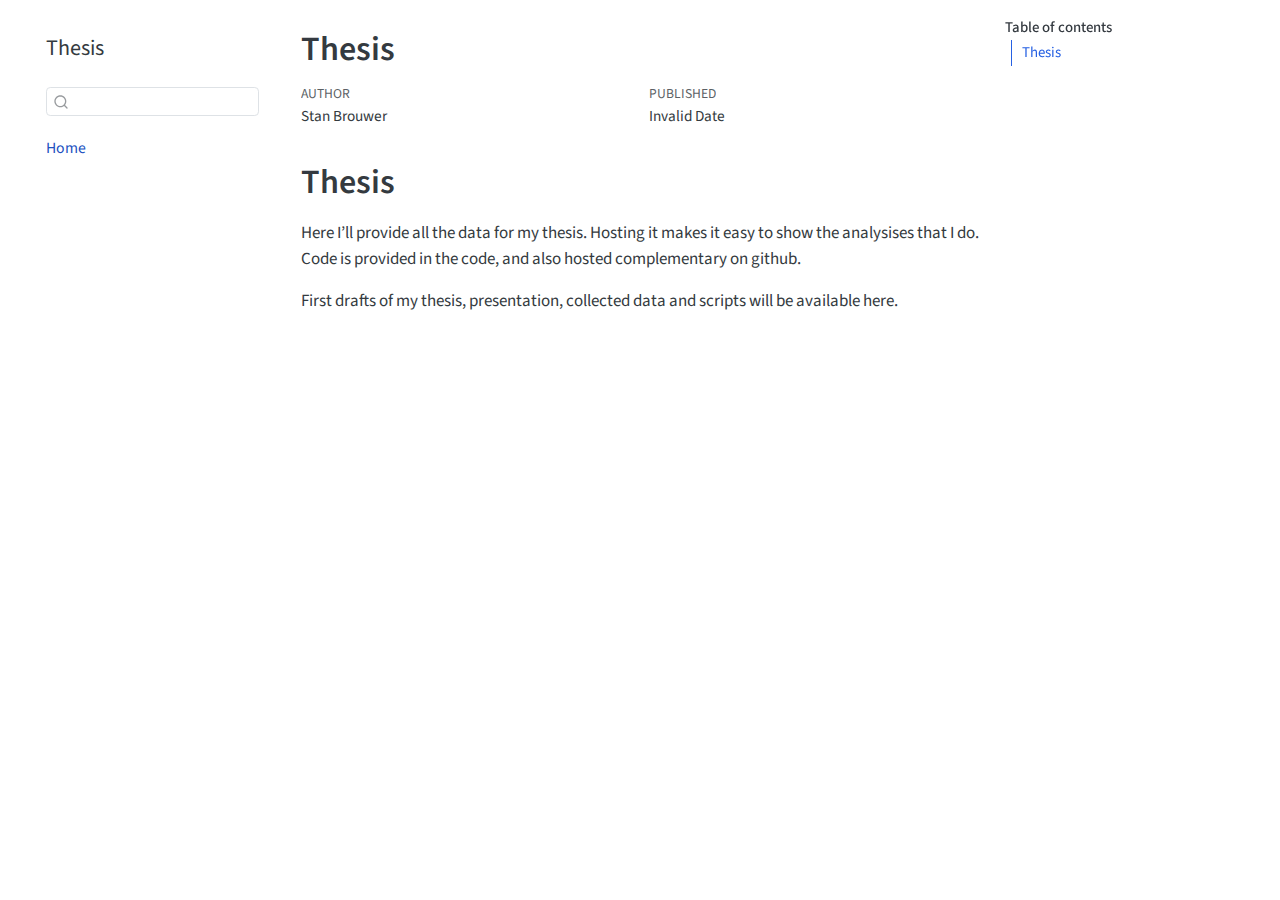
==== web/htmlfiles/index.html @ 4d977f1f "added LoadXsense" ====
<!DOCTYPE html>
<html xmlns="http://www.w3.org/1999/xhtml" lang="en" xml:lang="en"><head>

<meta charset="utf-8">
<meta name="generator" content="quarto-1.4.549">

<meta name="viewport" content="width=device-width, initial-scale=1.0, user-scalable=yes">

<meta name="author" content="Stan Brouwer">

<title>Thesis</title>
<style>
code{white-space: pre-wrap;}
span.smallcaps{font-variant: small-caps;}
div.columns{display: flex; gap: min(4vw, 1.5em);}
div.column{flex: auto; overflow-x: auto;}
div.hanging-indent{margin-left: 1.5em; text-indent: -1.5em;}
ul.task-list{list-style: none;}
ul.task-list li input[type="checkbox"] {
  width: 0.8em;
  margin: 0 0.8em 0.2em -1em; /* quarto-specific, see https://github.com/quarto-dev/quarto-cli/issues/4556 */ 
  vertical-align: middle;
}
</style>


<script src="site_libs/quarto-nav/quarto-nav.js"></script>
<script src="site_libs/quarto-nav/headroom.min.js"></script>
<script src="site_libs/clipboard/clipboard.min.js"></script>
<script src="site_libs/quarto-search/autocomplete.umd.js"></script>
<script src="site_libs/quarto-search/fuse.min.js"></script>
<script src="site_libs/quarto-search/quarto-search.js"></script>
<meta name="quarto:offset" content="./">
<script src="site_libs/quarto-html/quarto.js"></script>
<script src="site_libs/quarto-html/popper.min.js"></script>
<script src="site_libs/quarto-html/tippy.umd.min.js"></script>
<script src="site_libs/quarto-html/anchor.min.js"></script>
<link href="site_libs/quarto-html/tippy.css" rel="stylesheet">
<link href="site_libs/quarto-html/quarto-syntax-highlighting.css" rel="stylesheet" id="quarto-text-highlighting-styles">
<script src="site_libs/bootstrap/bootstrap.min.js"></script>
<link href="site_libs/bootstrap/bootstrap-icons.css" rel="stylesheet">
<link href="site_libs/bootstrap/bootstrap.min.css" rel="stylesheet" id="quarto-bootstrap" data-mode="light">
<script id="quarto-search-options" type="application/json">{
  "location": "sidebar",
  "copy-button": false,
  "collapse-after": 3,
  "panel-placement": "start",
  "type": "textbox",
  "limit": 50,
  "keyboard-shortcut": [
    "f",
    "/",
    "s"
  ],
  "show-item-context": false,
  "language": {
    "search-no-results-text": "No results",
    "search-matching-documents-text": "matching documents",
    "search-copy-link-title": "Copy link to search",
    "search-hide-matches-text": "Hide additional matches",
    "search-more-match-text": "more match in this document",
    "search-more-matches-text": "more matches in this document",
    "search-clear-button-title": "Clear",
    "search-text-placeholder": "",
    "search-detached-cancel-button-title": "Cancel",
    "search-submit-button-title": "Submit",
    "search-label": "Search"
  }
}</script>


</head>

<body class="nav-sidebar floating">

<div id="quarto-search-results"></div>
  <header id="quarto-header" class="headroom fixed-top">
  <nav class="quarto-secondary-nav">
    <div class="container-fluid d-flex">
      <button type="button" class="quarto-btn-toggle btn" data-bs-toggle="collapse" data-bs-target=".quarto-sidebar-collapse-item" aria-controls="quarto-sidebar" aria-expanded="false" aria-label="Toggle sidebar navigation" onclick="if (window.quartoToggleHeadroom) { window.quartoToggleHeadroom(); }">
        <i class="bi bi-layout-text-sidebar-reverse"></i>
      </button>
        <nav class="quarto-page-breadcrumbs" aria-label="breadcrumb"><ol class="breadcrumb"><li class="breadcrumb-item"><a href="./index.html">Home</a></li></ol></nav>
        <a class="flex-grow-1" role="button" data-bs-toggle="collapse" data-bs-target=".quarto-sidebar-collapse-item" aria-controls="quarto-sidebar" aria-expanded="false" aria-label="Toggle sidebar navigation" onclick="if (window.quartoToggleHeadroom) { window.quartoToggleHeadroom(); }">      
        </a>
      <button type="button" class="btn quarto-search-button" aria-label="" onclick="window.quartoOpenSearch();">
        <i class="bi bi-search"></i>
      </button>
    </div>
  </nav>
</header>
<!-- content -->
<div id="quarto-content" class="quarto-container page-columns page-rows-contents page-layout-article">
<!-- sidebar -->
  <nav id="quarto-sidebar" class="sidebar collapse collapse-horizontal quarto-sidebar-collapse-item sidebar-navigation floating overflow-auto">
    <div class="pt-lg-2 mt-2 text-left sidebar-header">
    <div class="sidebar-title mb-0 py-0">
      <a href="./">Thesis</a> 
    </div>
      </div>
        <div class="mt-2 flex-shrink-0 align-items-center">
        <div class="sidebar-search">
        <div id="quarto-search" class="" title="Search"></div>
        </div>
        </div>
    <div class="sidebar-menu-container"> 
    <ul class="list-unstyled mt-1">
        <li class="sidebar-item">
  <div class="sidebar-item-container"> 
  <a href="./index.html" class="sidebar-item-text sidebar-link active">
 <span class="menu-text">Home</span></a>
  </div>
</li>
    </ul>
    </div>
</nav>
<div id="quarto-sidebar-glass" class="quarto-sidebar-collapse-item" data-bs-toggle="collapse" data-bs-target=".quarto-sidebar-collapse-item"></div>
<!-- margin-sidebar -->
    <div id="quarto-margin-sidebar" class="sidebar margin-sidebar">
        <nav id="TOC" role="doc-toc" class="toc-active">
    <h2 id="toc-title">Table of contents</h2>
   
  <ul>
  <li><a href="#thesis" id="toc-thesis" class="nav-link active" data-scroll-target="#thesis">Thesis</a></li>
  </ul>
</nav>
    </div>
<!-- main -->
<main class="content" id="quarto-document-content">

<header id="title-block-header" class="quarto-title-block default">
<div class="quarto-title">
<h1 class="title">Thesis</h1>
</div>



<div class="quarto-title-meta">

    <div>
    <div class="quarto-title-meta-heading">Author</div>
    <div class="quarto-title-meta-contents">
             <p>Stan Brouwer </p>
          </div>
  </div>
    
    <div>
    <div class="quarto-title-meta-heading">Published</div>
    <div class="quarto-title-meta-contents">
      <p class="date">Invalid Date</p>
    </div>
  </div>
  
    
  </div>
  


</header>


<section id="thesis" class="level1 unnumbered">
<h1 class="unnumbered">Thesis</h1>
<p>Here I’ll provide all the data for my thesis. Hosting it makes it easy to show the analysises that I do. Code is provided in the code, and also hosted complementary on github.</p>
<p>First drafts of my thesis, presentation, collected data and scripts will be available here.</p>


</section>

</main> <!-- /main -->
<script id="quarto-html-after-body" type="application/javascript">
window.document.addEventListener("DOMContentLoaded", function (event) {
  const toggleBodyColorMode = (bsSheetEl) => {
    const mode = bsSheetEl.getAttribute("data-mode");
    const bodyEl = window.document.querySelector("body");
    if (mode === "dark") {
      bodyEl.classList.add("quarto-dark");
      bodyEl.classList.remove("quarto-light");
    } else {
      bodyEl.classList.add("quarto-light");
      bodyEl.classList.remove("quarto-dark");
    }
  }
  const toggleBodyColorPrimary = () => {
    const bsSheetEl = window.document.querySelector("link#quarto-bootstrap");
    if (bsSheetEl) {
      toggleBodyColorMode(bsSheetEl);
    }
  }
  toggleBodyColorPrimary();  
  const icon = "";
  const anchorJS = new window.AnchorJS();
  anchorJS.options = {
    placement: 'right',
    icon: icon
  };
  anchorJS.add('.anchored');
  const isCodeAnnotation = (el) => {
    for (const clz of el.classList) {
      if (clz.startsWith('code-annotation-')) {                     
        return true;
      }
    }
    return false;
  }
  const clipboard = new window.ClipboardJS('.code-copy-button', {
    text: function(trigger) {
      const codeEl = trigger.previousElementSibling.cloneNode(true);
      for (const childEl of codeEl.children) {
        if (isCodeAnnotation(childEl)) {
          childEl.remove();
        }
      }
      return codeEl.innerText;
    }
  });
  clipboard.on('success', function(e) {
    // button target
    const button = e.trigger;
    // don't keep focus
    button.blur();
    // flash "checked"
    button.classList.add('code-copy-button-checked');
    var currentTitle = button.getAttribute("title");
    button.setAttribute("title", "Copied!");
    let tooltip;
    if (window.bootstrap) {
      button.setAttribute("data-bs-toggle", "tooltip");
      button.setAttribute("data-bs-placement", "left");
      button.setAttribute("data-bs-title", "Copied!");
      tooltip = new bootstrap.Tooltip(button, 
        { trigger: "manual", 
          customClass: "code-copy-button-tooltip",
          offset: [0, -8]});
      tooltip.show();    
    }
    setTimeout(function() {
      if (tooltip) {
        tooltip.hide();
        button.removeAttribute("data-bs-title");
        button.removeAttribute("data-bs-toggle");
        button.removeAttribute("data-bs-placement");
      }
      button.setAttribute("title", currentTitle);
      button.classList.remove('code-copy-button-checked');
    }, 1000);
    // clear code selection
    e.clearSelection();
  });
  function tippyHover(el, contentFn, onTriggerFn, onUntriggerFn) {
    const config = {
      allowHTML: true,
      maxWidth: 500,
      delay: 100,
      arrow: false,
      appendTo: function(el) {
          return el.parentElement;
      },
      interactive: true,
      interactiveBorder: 10,
      theme: 'quarto',
      placement: 'bottom-start',
    };
    if (contentFn) {
      config.content = contentFn;
    }
    if (onTriggerFn) {
      config.onTrigger = onTriggerFn;
    }
    if (onUntriggerFn) {
      config.onUntrigger = onUntriggerFn;
    }
    window.tippy(el, config); 
  }
  const noterefs = window.document.querySelectorAll('a[role="doc-noteref"]');
  for (var i=0; i<noterefs.length; i++) {
    const ref = noterefs[i];
    tippyHover(ref, function() {
      // use id or data attribute instead here
      let href = ref.getAttribute('data-footnote-href') || ref.getAttribute('href');
      try { href = new URL(href).hash; } catch {}
      const id = href.replace(/^#\/?/, "");
      const note = window.document.getElementById(id);
      return note.innerHTML;
    });
  }
  const xrefs = window.document.querySelectorAll('a.quarto-xref');
  const processXRef = (id, note) => {
    // Strip column container classes
    const stripColumnClz = (el) => {
      el.classList.remove("page-full", "page-columns");
      if (el.children) {
        for (const child of el.children) {
          stripColumnClz(child);
        }
      }
    }
    stripColumnClz(note)
    if (id === null || id.startsWith('sec-')) {
      // Special case sections, only their first couple elements
      const container = document.createElement("div");
      if (note.children && note.children.length > 2) {
        container.appendChild(note.children[0].cloneNode(true));
        for (let i = 1; i < note.children.length; i++) {
          const child = note.children[i];
          if (child.tagName === "P" && child.innerText === "") {
            continue;
          } else {
            container.appendChild(child.cloneNode(true));
            break;
          }
        }
        if (window.Quarto?.typesetMath) {
          window.Quarto.typesetMath(container);
        }
        return container.innerHTML
      } else {
        if (window.Quarto?.typesetMath) {
          window.Quarto.typesetMath(note);
        }
        return note.innerHTML;
      }
    } else {
      // Remove any anchor links if they are present
      const anchorLink = note.querySelector('a.anchorjs-link');
      if (anchorLink) {
        anchorLink.remove();
      }
      if (window.Quarto?.typesetMath) {
        window.Quarto.typesetMath(note);
      }
      // TODO in 1.5, we should make sure this works without a callout special case
      if (note.classList.contains("callout")) {
        return note.outerHTML;
      } else {
        return note.innerHTML;
      }
    }
  }
  for (var i=0; i<xrefs.length; i++) {
    const xref = xrefs[i];
    tippyHover(xref, undefined, function(instance) {
      instance.disable();
      let url = xref.getAttribute('href');
      let hash = undefined; 
      if (url.startsWith('#')) {
        hash = url;
      } else {
        try { hash = new URL(url).hash; } catch {}
      }
      if (hash) {
        const id = hash.replace(/^#\/?/, "");
        const note = window.document.getElementById(id);
        if (note !== null) {
          try {
            const html = processXRef(id, note.cloneNode(true));
            instance.setContent(html);
          } finally {
            instance.enable();
            instance.show();
          }
        } else {
          // See if we can fetch this
          fetch(url.split('#')[0])
          .then(res => res.text())
          .then(html => {
            const parser = new DOMParser();
            const htmlDoc = parser.parseFromString(html, "text/html");
            const note = htmlDoc.getElementById(id);
            if (note !== null) {
              const html = processXRef(id, note);
              instance.setContent(html);
            } 
          }).finally(() => {
            instance.enable();
            instance.show();
          });
        }
      } else {
        // See if we can fetch a full url (with no hash to target)
        // This is a special case and we should probably do some content thinning / targeting
        fetch(url)
        .then(res => res.text())
        .then(html => {
          const parser = new DOMParser();
          const htmlDoc = parser.parseFromString(html, "text/html");
          const note = htmlDoc.querySelector('main.content');
          if (note !== null) {
            // This should only happen for chapter cross references
            // (since there is no id in the URL)
            // remove the first header
            if (note.children.length > 0 && note.children[0].tagName === "HEADER") {
              note.children[0].remove();
            }
            const html = processXRef(null, note);
            instance.setContent(html);
          } 
        }).finally(() => {
          instance.enable();
          instance.show();
        });
      }
    }, function(instance) {
    });
  }
      let selectedAnnoteEl;
      const selectorForAnnotation = ( cell, annotation) => {
        let cellAttr = 'data-code-cell="' + cell + '"';
        let lineAttr = 'data-code-annotation="' +  annotation + '"';
        const selector = 'span[' + cellAttr + '][' + lineAttr + ']';
        return selector;
      }
      const selectCodeLines = (annoteEl) => {
        const doc = window.document;
        const targetCell = annoteEl.getAttribute("data-target-cell");
        const targetAnnotation = annoteEl.getAttribute("data-target-annotation");
        const annoteSpan = window.document.querySelector(selectorForAnnotation(targetCell, targetAnnotation));
        const lines = annoteSpan.getAttribute("data-code-lines").split(",");
        const lineIds = lines.map((line) => {
          return targetCell + "-" + line;
        })
        let top = null;
        let height = null;
        let parent = null;
        if (lineIds.length > 0) {
            //compute the position of the single el (top and bottom and make a div)
            const el = window.document.getElementById(lineIds[0]);
            top = el.offsetTop;
            height = el.offsetHeight;
            parent = el.parentElement.parentElement;
          if (lineIds.length > 1) {
            const lastEl = window.document.getElementById(lineIds[lineIds.length - 1]);
            const bottom = lastEl.offsetTop + lastEl.offsetHeight;
            height = bottom - top;
          }
          if (top !== null && height !== null && parent !== null) {
            // cook up a div (if necessary) and position it 
            let div = window.document.getElementById("code-annotation-line-highlight");
            if (div === null) {
              div = window.document.createElement("div");
              div.setAttribute("id", "code-annotation-line-highlight");
              div.style.position = 'absolute';
              parent.appendChild(div);
            }
            div.style.top = top - 2 + "px";
            div.style.height = height + 4 + "px";
            div.style.left = 0;
            let gutterDiv = window.document.getElementById("code-annotation-line-highlight-gutter");
            if (gutterDiv === null) {
              gutterDiv = window.document.createElement("div");
              gutterDiv.setAttribute("id", "code-annotation-line-highlight-gutter");
              gutterDiv.style.position = 'absolute';
              const codeCell = window.document.getElementById(targetCell);
              const gutter = codeCell.querySelector('.code-annotation-gutter');
              gutter.appendChild(gutterDiv);
            }
            gutterDiv.style.top = top - 2 + "px";
            gutterDiv.style.height = height + 4 + "px";
          }
          selectedAnnoteEl = annoteEl;
        }
      };
      const unselectCodeLines = () => {
        const elementsIds = ["code-annotation-line-highlight", "code-annotation-line-highlight-gutter"];
        elementsIds.forEach((elId) => {
          const div = window.document.getElementById(elId);
          if (div) {
            div.remove();
          }
        });
        selectedAnnoteEl = undefined;
      };
        // Handle positioning of the toggle
    window.addEventListener(
      "resize",
      throttle(() => {
        elRect = undefined;
        if (selectedAnnoteEl) {
          selectCodeLines(selectedAnnoteEl);
        }
      }, 10)
    );
    function throttle(fn, ms) {
    let throttle = false;
    let timer;
      return (...args) => {
        if(!throttle) { // first call gets through
            fn.apply(this, args);
            throttle = true;
        } else { // all the others get throttled
            if(timer) clearTimeout(timer); // cancel #2
            timer = setTimeout(() => {
              fn.apply(this, args);
              timer = throttle = false;
            }, ms);
        }
      };
    }
      // Attach click handler to the DT
      const annoteDls = window.document.querySelectorAll('dt[data-target-cell]');
      for (const annoteDlNode of annoteDls) {
        annoteDlNode.addEventListener('click', (event) => {
          const clickedEl = event.target;
          if (clickedEl !== selectedAnnoteEl) {
            unselectCodeLines();
            const activeEl = window.document.querySelector('dt[data-target-cell].code-annotation-active');
            if (activeEl) {
              activeEl.classList.remove('code-annotation-active');
            }
            selectCodeLines(clickedEl);
            clickedEl.classList.add('code-annotation-active');
          } else {
            // Unselect the line
            unselectCodeLines();
            clickedEl.classList.remove('code-annotation-active');
          }
        });
      }
  const findCites = (el) => {
    const parentEl = el.parentElement;
    if (parentEl) {
      const cites = parentEl.dataset.cites;
      if (cites) {
        return {
          el,
          cites: cites.split(' ')
        };
      } else {
        return findCites(el.parentElement)
      }
    } else {
      return undefined;
    }
  };
  var bibliorefs = window.document.querySelectorAll('a[role="doc-biblioref"]');
  for (var i=0; i<bibliorefs.length; i++) {
    const ref = bibliorefs[i];
    const citeInfo = findCites(ref);
    if (citeInfo) {
      tippyHover(citeInfo.el, function() {
        var popup = window.document.createElement('div');
        citeInfo.cites.forEach(function(cite) {
          var citeDiv = window.document.createElement('div');
          citeDiv.classList.add('hanging-indent');
          citeDiv.classList.add('csl-entry');
          var biblioDiv = window.document.getElementById('ref-' + cite);
          if (biblioDiv) {
            citeDiv.innerHTML = biblioDiv.innerHTML;
          }
          popup.appendChild(citeDiv);
        });
        return popup.innerHTML;
      });
    }
  }
});
</script>
</div> <!-- /content -->




</body></html>
---- web/htmlfiles/site_libs/quarto-html/tippy.css ----
.tippy-box[data-animation=fade][data-state=hidden]{opacity:0}[data-tippy-root]{max-width:calc(100vw - 10px)}.tippy-box{position:relative;background-color:#333;color:#fff;border-radius:4px;font-size:14px;line-height:1.4;white-space:normal;outline:0;transition-property:transform,visibility,opacity}.tippy-box[data-placement^=top]>.tippy-arrow{bottom:0}.tippy-box[data-placement^=top]>.tippy-arrow:before{bottom:-7px;left:0;border-width:8px 8px 0;border-top-color:initial;transform-origin:center top}.tippy-box[data-placement^=bottom]>.tippy-arrow{top:0}.tippy-box[data-placement^=bottom]>.tippy-arrow:before{top:-7px;left:0;border-width:0 8px 8px;border-bottom-color:initial;transform-origin:center bottom}.tippy-box[data-placement^=left]>.tippy-arrow{right:0}.tippy-box[data-placement^=left]>.tippy-arrow:before{border-width:8px 0 8px 8px;border-left-color:initial;right:-7px;transform-origin:center left}.tippy-box[data-placement^=right]>.tippy-arrow{left:0}.tippy-box[data-placement^=right]>.tippy-arrow:before{left:-7px;border-width:8px 8px 8px 0;border-right-color:initial;transform-origin:center right}.tippy-box[data-inertia][data-state=visible]{transition-timing-function:cubic-bezier(.54,1.5,.38,1.11)}.tippy-arrow{width:16px;height:16px;color:#333}.tippy-arrow:before{content:"";position:absolute;border-color:transparent;border-style:solid}.tippy-content{position:relative;padding:5px 9px;z-index:1}
---- web/htmlfiles/site_libs/quarto-html/quarto-syntax-highlighting.css ----
/* quarto syntax highlight colors */
:root {
  --quarto-hl-ot-color: #003B4F;
  --quarto-hl-at-color: #657422;
  --quarto-hl-ss-color: #20794D;
  --quarto-hl-an-color: #5E5E5E;
  --quarto-hl-fu-color: #4758AB;
  --quarto-hl-st-color: #20794D;
  --quarto-hl-cf-color: #003B4F;
  --quarto-hl-op-color: #5E5E5E;
  --quarto-hl-er-color: #AD0000;
  --quarto-hl-bn-color: #AD0000;
  --quarto-hl-al-color: #AD0000;
  --quarto-hl-va-color: #111111;
  --quarto-hl-bu-color: inherit;
  --quarto-hl-ex-color: inherit;
  --quarto-hl-pp-color: #AD0000;
  --quarto-hl-in-color: #5E5E5E;
  --quarto-hl-vs-color: #20794D;
  --quarto-hl-wa-color: #5E5E5E;
  --quarto-hl-do-color: #5E5E5E;
  --quarto-hl-im-color: #00769E;
  --quarto-hl-ch-color: #20794D;
  --quarto-hl-dt-color: #AD0000;
  --quarto-hl-fl-color: #AD0000;
  --quarto-hl-co-color: #5E5E5E;
  --quarto-hl-cv-color: #5E5E5E;
  --quarto-hl-cn-color: #8f5902;
  --quarto-hl-sc-color: #5E5E5E;
  --quarto-hl-dv-color: #AD0000;
  --quarto-hl-kw-color: #003B4F;
}

/* other quarto variables */
:root {
  --quarto-font-monospace: SFMono-Regular, Menlo, Monaco, Consolas, "Liberation Mono", "Courier New", monospace;
}

pre > code.sourceCode > span {
  color: #003B4F;
}

code span {
  color: #003B4F;
}

code.sourceCode > span {
  color: #003B4F;
}

div.sourceCode,
div.sourceCode pre.sourceCode {
  color: #003B4F;
}

code span.ot {
  color: #003B4F;
  font-style: inherit;
}

code span.at {
  color: #657422;
  font-style: inherit;
}

code span.ss {
  color: #20794D;
  font-style: inherit;
}

code span.an {
  color: #5E5E5E;
  font-style: inherit;
}

code span.fu {
  color: #4758AB;
  font-style: inherit;
}

code span.st {
  color: #20794D;
  font-style: inherit;
}

code span.cf {
  color: #003B4F;
  font-style: inherit;
}

code span.op {
  color: #5E5E5E;
  font-style: inherit;
}

code span.er {
  color: #AD0000;
  font-style: inherit;
}

code span.bn {
  color: #AD0000;
  font-style: inherit;
}

code span.al {
  color: #AD0000;
  font-style: inherit;
}

code span.va {
  color: #111111;
  font-style: inherit;
}

code span.bu {
  font-style: inherit;
}

code span.ex {
  font-style: inherit;
}

code span.pp {
  color: #AD0000;
  font-style: inherit;
}

code span.in {
  color: #5E5E5E;
  font-style: inherit;
}

code span.vs {
  color: #20794D;
  font-style: inherit;
}

code span.wa {
  color: #5E5E5E;
  font-style: italic;
}

code span.do {
  color: #5E5E5E;
  font-style: italic;
}

code span.im {
  color: #00769E;
  font-style: inherit;
}

code span.ch {
  color: #20794D;
  font-style: inherit;
}

code span.dt {
  color: #AD0000;
  font-style: inherit;
}

code span.fl {
  color: #AD0000;
  font-style: inherit;
}

code span.co {
  color: #5E5E5E;
  font-style: inherit;
}

code span.cv {
  color: #5E5E5E;
  font-style: italic;
}

code span.cn {
  color: #8f5902;
  font-style: inherit;
}

code span.sc {
  color: #5E5E5E;
  font-style: inherit;
}

code span.dv {
  color: #AD0000;
  font-style: inherit;
}

code span.kw {
  color: #003B4F;
  font-style: inherit;
}

.prevent-inlining {
  content: "</";
}

/*# sourceMappingURL=debc5d5d77c3f9108843748ff7464032.css.map */
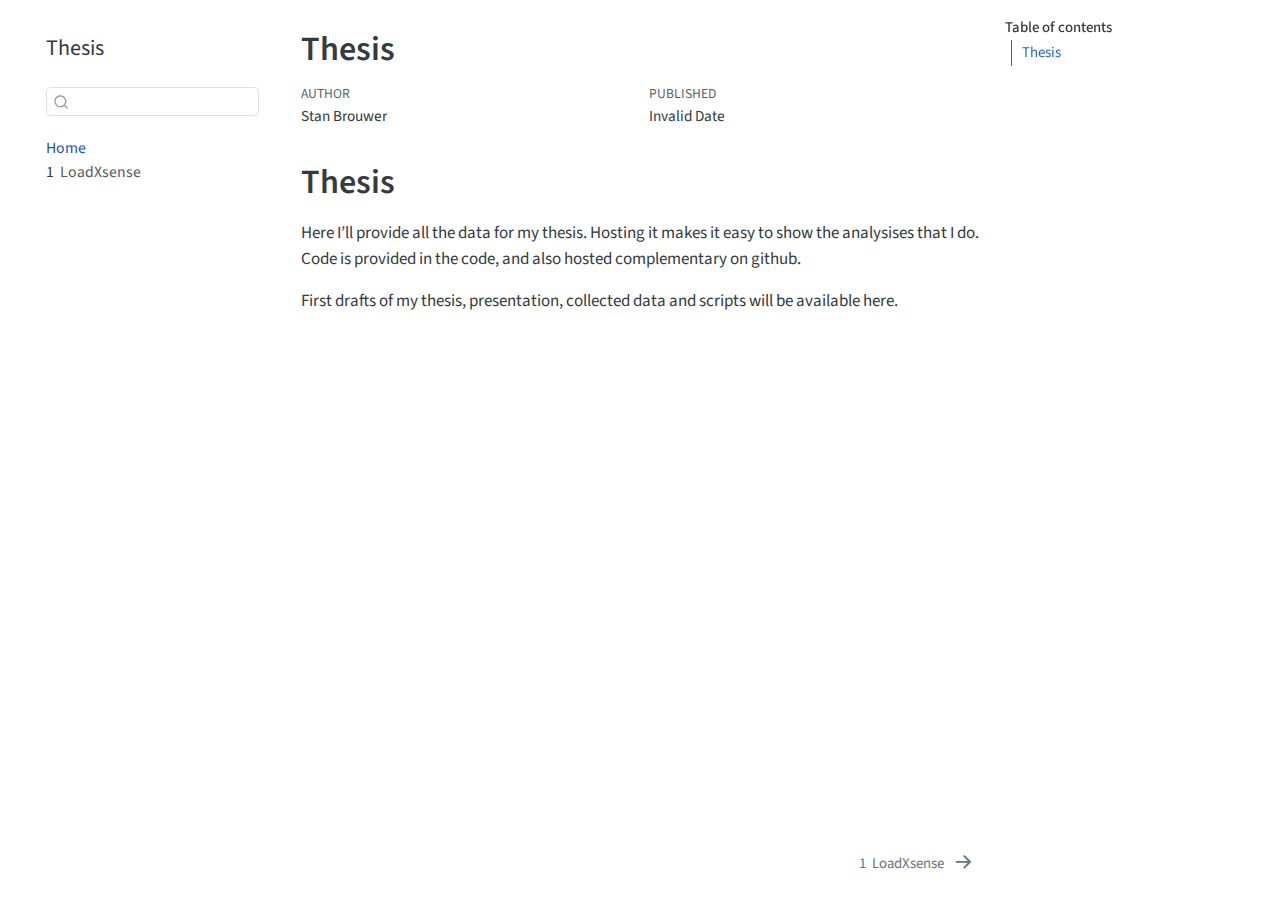
==== commit 3acf0cb1: "updated page names" ====
--- a/web/htmlfiles/index.html
+++ b/web/htmlfiles/index.html
@@ -31,6 +31,7 @@
 <script src="site_libs/quarto-search/fuse.min.js"></script>
 <script src="site_libs/quarto-search/quarto-search.js"></script>
 <meta name="quarto:offset" content="./">
+<link href="./LoadXsense.html" rel="next">
 <script src="site_libs/quarto-html/quarto.js"></script>
 <script src="site_libs/quarto-html/popper.min.js"></script>
 <script src="site_libs/quarto-html/tippy.umd.min.js"></script>
@@ -111,6 +112,12 @@
  <span class="menu-text">Home</span></a>
   </div>
 </li>
+        <li class="sidebar-item">
+  <div class="sidebar-item-container"> 
+  <a href="./LoadXsense.html" class="sidebar-item-text sidebar-link">
+ <span class="menu-text"><span class="chapter-number">1</span>&nbsp; <span class="chapter-title">LoadXsense</span></span></a>
+  </div>
+</li>
     </ul>
     </div>
 </nav>
@@ -555,6 +562,15 @@
   }
 });
 </script>
+<nav class="page-navigation">
+  <div class="nav-page nav-page-previous">
+  </div>
+  <div class="nav-page nav-page-next">
+      <a href="./LoadXsense.html" class="pagination-link" aria-label="<span class='chapter-number'>1</span>&nbsp; <span class='chapter-title'>LoadXsense</span>">
+        <span class="nav-page-text"><span class="chapter-number">1</span>&nbsp; <span class="chapter-title">LoadXsense</span></span> <i class="bi bi-arrow-right-short"></i>
+      </a>
+  </div>
+</nav>
 </div> <!-- /content -->
 
 
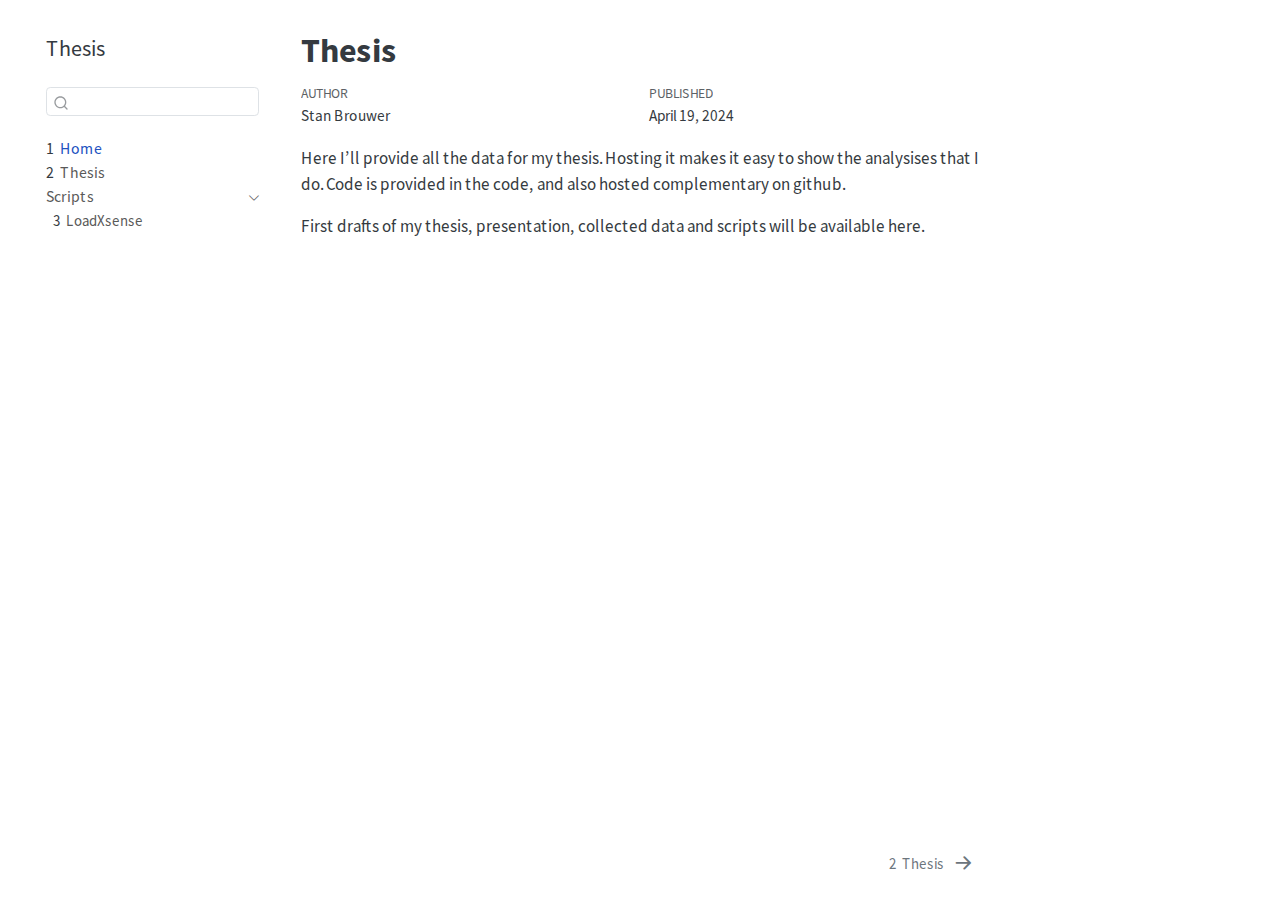
==== commit 2a093fbb: "Updated LoadXsense" ====
--- a/web/htmlfiles/index.html
+++ b/web/htmlfiles/index.html
@@ -7,6 +7,7 @@
 <meta name="viewport" content="width=device-width, initial-scale=1.0, user-scalable=yes">
 
 <meta name="author" content="Stan Brouwer">
+<meta name="dcterms.date" content="2024-04-19">
 
 <title>Thesis</title>
 <style>
@@ -17,30 +18,4579 @@
 div.hanging-indent{margin-left: 1.5em; text-indent: -1.5em;}
 ul.task-list{list-style: none;}
 ul.task-list li input[type="checkbox"] {
-  width: 0.8em;
-  margin: 0 0.8em 0.2em -1em; /* quarto-specific, see https://github.com/quarto-dev/quarto-cli/issues/4556 */ 
-  vertical-align: middle;
+width: 0.8em;
+margin: 0 0.8em 0.2em -1em;  vertical-align: middle;
 }
 </style>
 
 
-<script src="site_libs/quarto-nav/quarto-nav.js"></script>
-<script src="site_libs/quarto-nav/headroom.min.js"></script>
-<script src="site_libs/clipboard/clipboard.min.js"></script>
-<script src="site_libs/quarto-search/autocomplete.umd.js"></script>
-<script src="site_libs/quarto-search/fuse.min.js"></script>
-<script src="site_libs/quarto-search/quarto-search.js"></script>
+<script>const headroomChanged = new CustomEvent("quarto-hrChanged", {
+  detail: {},
+  bubbles: true,
+  cancelable: false,
+  composed: false,
+});
+
+window.document.addEventListener("DOMContentLoaded", function () {
+  let init = false;
+
+  // Manage the back to top button, if one is present.
+  let lastScrollTop = window.pageYOffset || document.documentElement.scrollTop;
+  const scrollDownBuffer = 5;
+  const scrollUpBuffer = 35;
+  const btn = document.getElementById("quarto-back-to-top");
+  const hideBackToTop = () => {
+    btn.style.display = "none";
+  };
+  const showBackToTop = () => {
+    btn.style.display = "inline-block";
+  };
+  if (btn) {
+    window.document.addEventListener(
+      "scroll",
+      function () {
+        const currentScrollTop =
+          window.pageYOffset || document.documentElement.scrollTop;
+
+        // Shows and hides the button 'intelligently' as the user scrolls
+        if (currentScrollTop - scrollDownBuffer > lastScrollTop) {
+          hideBackToTop();
+          lastScrollTop = currentScrollTop <= 0 ? 0 : currentScrollTop;
+        } else if (currentScrollTop < lastScrollTop - scrollUpBuffer) {
+          showBackToTop();
+          lastScrollTop = currentScrollTop <= 0 ? 0 : currentScrollTop;
+        }
+
+        // Show the button at the bottom, hides it at the top
+        if (currentScrollTop <= 0) {
+          hideBackToTop();
+        } else if (
+          window.innerHeight + currentScrollTop >=
+          document.body.offsetHeight
+        ) {
+          showBackToTop();
+        }
+      },
+      false
+    );
+  }
+
+  function throttle(func, wait) {
+    var timeout;
+    return function () {
+      const context = this;
+      const args = arguments;
+      const later = function () {
+        clearTimeout(timeout);
+        timeout = null;
+        func.apply(context, args);
+      };
+
+      if (!timeout) {
+        timeout = setTimeout(later, wait);
+      }
+    };
+  }
+
+  function headerOffset() {
+    // Set an offset if there is are fixed top navbar
+    const headerEl = window.document.querySelector("header.fixed-top");
+    if (headerEl) {
+      return headerEl.clientHeight;
+    } else {
+      return 0;
+    }
+  }
+
+  function footerOffset() {
+    const footerEl = window.document.querySelector("footer.footer");
+    if (footerEl) {
+      return footerEl.clientHeight;
+    } else {
+      return 0;
+    }
+  }
+
+  function dashboardOffset() {
+    const dashboardNavEl = window.document.getElementById(
+      "quarto-dashboard-header"
+    );
+    if (dashboardNavEl !== null) {
+      return dashboardNavEl.clientHeight;
+    } else {
+      return 0;
+    }
+  }
+
+  function updateDocumentOffsetWithoutAnimation() {
+    updateDocumentOffset(false);
+  }
+
+  function updateDocumentOffset(animated) {
+    // set body offset
+    const topOffset = headerOffset();
+    const bodyOffset = topOffset + footerOffset() + dashboardOffset();
+    const bodyEl = window.document.body;
+    bodyEl.setAttribute("data-bs-offset", topOffset);
+    bodyEl.style.paddingTop = topOffset + "px";
+
+    // deal with sidebar offsets
+    const sidebars = window.document.querySelectorAll(
+      ".sidebar, .headroom-target"
+    );
+    sidebars.forEach((sidebar) => {
+      if (!animated) {
+        sidebar.classList.add("notransition");
+        // Remove the no transition class after the animation has time to complete
+        setTimeout(function () {
+          sidebar.classList.remove("notransition");
+        }, 201);
+      }
+
+      if (window.Headroom && sidebar.classList.contains("sidebar-unpinned")) {
+        sidebar.style.top = "0";
+        sidebar.style.maxHeight = "100vh";
+      } else {
+        sidebar.style.top = topOffset + "px";
+        sidebar.style.maxHeight = "calc(100vh - " + topOffset + "px)";
+      }
+    });
+
+    // allow space for footer
+    const mainContainer = window.document.querySelector(".quarto-container");
+    if (mainContainer) {
+      mainContainer.style.minHeight = "calc(100vh - " + bodyOffset + "px)";
+    }
+
+    // link offset
+    let linkStyle = window.document.querySelector("#quarto-target-style");
+    if (!linkStyle) {
+      linkStyle = window.document.createElement("style");
+      linkStyle.setAttribute("id", "quarto-target-style");
+      window.document.head.appendChild(linkStyle);
+    }
+    while (linkStyle.firstChild) {
+      linkStyle.removeChild(linkStyle.firstChild);
+    }
+    if (topOffset > 0) {
+      linkStyle.appendChild(
+        window.document.createTextNode(`
+      section:target::before {
+        content: "";
+        display: block;
+        height: ${topOffset}px;
+        margin: -${topOffset}px 0 0;
+      }`)
+      );
+    }
+    if (init) {
+      window.dispatchEvent(headroomChanged);
+    }
+    init = true;
+  }
+
+  // initialize headroom
+  var header = window.document.querySelector("#quarto-header");
+  if (header && window.Headroom) {
+    const headroom = new window.Headroom(header, {
+      tolerance: 5,
+      onPin: function () {
+        const sidebars = window.document.querySelectorAll(
+          ".sidebar, .headroom-target"
+        );
+        sidebars.forEach((sidebar) => {
+          sidebar.classList.remove("sidebar-unpinned");
+        });
+        updateDocumentOffset();
+      },
+      onUnpin: function () {
+        const sidebars = window.document.querySelectorAll(
+          ".sidebar, .headroom-target"
+        );
+        sidebars.forEach((sidebar) => {
+          sidebar.classList.add("sidebar-unpinned");
+        });
+        updateDocumentOffset();
+      },
+    });
+    headroom.init();
+
+    let frozen = false;
+    window.quartoToggleHeadroom = function () {
+      if (frozen) {
+        headroom.unfreeze();
+        frozen = false;
+      } else {
+        headroom.freeze();
+        frozen = true;
+      }
+    };
+  }
+
+  window.addEventListener(
+    "hashchange",
+    function (e) {
+      if (
+        getComputedStyle(document.documentElement).scrollBehavior !== "smooth"
+      ) {
+        window.scrollTo(0, window.pageYOffset - headerOffset());
+      }
+    },
+    false
+  );
+
+  // Observe size changed for the header
+  const headerEl = window.document.querySelector("header.fixed-top");
+  if (headerEl && window.ResizeObserver) {
+    const observer = new window.ResizeObserver(() => {
+      setTimeout(updateDocumentOffsetWithoutAnimation, 0);
+    });
+    observer.observe(headerEl, {
+      attributes: true,
+      childList: true,
+      characterData: true,
+    });
+  } else {
+    window.addEventListener(
+      "resize",
+      throttle(updateDocumentOffsetWithoutAnimation, 50)
+    );
+  }
+  setTimeout(updateDocumentOffsetWithoutAnimation, 250);
+
+  // fixup index.html links if we aren't on the filesystem
+  if (window.location.protocol !== "file:") {
+    const links = window.document.querySelectorAll("a");
+    for (let i = 0; i < links.length; i++) {
+      if (links[i].href) {
+        links[i].href = links[i].href.replace(/\/index\.html/, "/");
+      }
+    }
+
+    // Fixup any sharing links that require urls
+    // Append url to any sharing urls
+    const sharingLinks = window.document.querySelectorAll(
+      "a.sidebar-tools-main-item, a.quarto-navigation-tool, a.quarto-navbar-tools, a.quarto-navbar-tools-item"
+    );
+    for (let i = 0; i < sharingLinks.length; i++) {
+      const sharingLink = sharingLinks[i];
+      const href = sharingLink.getAttribute("href");
+      if (href) {
+        sharingLink.setAttribute(
+          "href",
+          href.replace("|url|", window.location.href)
+        );
+      }
+    }
+
+    // Scroll the active navigation item into view, if necessary
+    const navSidebar = window.document.querySelector("nav#quarto-sidebar");
+    if (navSidebar) {
+      // Find the active item
+      const activeItem = navSidebar.querySelector("li.sidebar-item a.active");
+      if (activeItem) {
+        // Wait for the scroll height and height to resolve by observing size changes on the
+        // nav element that is scrollable
+        const resizeObserver = new ResizeObserver((_entries) => {
+          // The bottom of the element
+          const elBottom = activeItem.offsetTop;
+          const viewBottom = navSidebar.scrollTop + navSidebar.clientHeight;
+
+          // The element height and scroll height are the same, then we are still loading
+          if (viewBottom !== navSidebar.scrollHeight) {
+            // Determine if the item isn't visible and scroll to it
+            if (elBottom >= viewBottom) {
+              navSidebar.scrollTop = elBottom;
+            }
+
+            // stop observing now since we've completed the scroll
+            resizeObserver.unobserve(navSidebar);
+          }
+        });
+        resizeObserver.observe(navSidebar);
+      }
+    }
+  }
+});
+</script>
+<script>/*!
+ * headroom.js v0.12.0 - Give your page some headroom. Hide your header until you need it
+ * Copyright (c) 2020 Nick Williams - http://wicky.nillia.ms/headroom.js
+ * License: MIT
+ */
+
+!function(t,n){"object"==typeof exports&&"undefined"!=typeof module?module.exports=n():"function"==typeof define&&define.amd?define(n):(t=t||self).Headroom=n()}(this,function(){"use strict";function t(){return"undefined"!=typeof window}function d(t){return function(t){return t&&t.document&&function(t){return 9===t.nodeType}(t.document)}(t)?function(t){var n=t.document,o=n.body,s=n.documentElement;return{scrollHeight:function(){return Math.max(o.scrollHeight,s.scrollHeight,o.offsetHeight,s.offsetHeight,o.clientHeight,s.clientHeight)},height:function(){return t.innerHeight||s.clientHeight||o.clientHeight},scrollY:function(){return void 0!==t.pageYOffset?t.pageYOffset:(s||o.parentNode||o).scrollTop}}}(t):function(t){return{scrollHeight:function(){return Math.max(t.scrollHeight,t.offsetHeight,t.clientHeight)},height:function(){return Math.max(t.offsetHeight,t.clientHeight)},scrollY:function(){return t.scrollTop}}}(t)}function n(t,s,e){var n,o=function(){var n=!1;try{var t={get passive(){n=!0}};window.addEventListener("test",t,t),window.removeEventListener("test",t,t)}catch(t){n=!1}return n}(),i=!1,r=d(t),l=r.scrollY(),a={};function c(){var t=Math.round(r.scrollY()),n=r.height(),o=r.scrollHeight();a.scrollY=t,a.lastScrollY=l,a.direction=l<t?"down":"up",a.distance=Math.abs(t-l),a.isOutOfBounds=t<0||o<t+n,a.top=t<=s.offset[a.direction],a.bottom=o<=t+n,a.toleranceExceeded=a.distance>s.tolerance[a.direction],e(a),l=t,i=!1}function h(){i||(i=!0,n=requestAnimationFrame(c))}var u=!!o&&{passive:!0,capture:!1};return t.addEventListener("scroll",h,u),c(),{destroy:function(){cancelAnimationFrame(n),t.removeEventListener("scroll",h,u)}}}function o(t){return t===Object(t)?t:{down:t,up:t}}function s(t,n){n=n||{},Object.assign(this,s.options,n),this.classes=Object.assign({},s.options.classes,n.classes),this.elem=t,this.tolerance=o(this.tolerance),this.offset=o(this.offset),this.initialised=!1,this.frozen=!1}return s.prototype={constructor:s,init:function(){return s.cutsTheMustard&&!this.initialised&&(this.addClass("initial"),this.initialised=!0,setTimeout(function(t){t.scrollTracker=n(t.scroller,{offset:t.offset,tolerance:t.tolerance},t.update.bind(t))},100,this)),this},destroy:function(){this.initialised=!1,Object.keys(this.classes).forEach(this.removeClass,this),this.scrollTracker.destroy()},unpin:function(){!this.hasClass("pinned")&&this.hasClass("unpinned")||(this.addClass("unpinned"),this.removeClass("pinned"),this.onUnpin&&this.onUnpin.call(this))},pin:function(){this.hasClass("unpinned")&&(this.addClass("pinned"),this.removeClass("unpinned"),this.onPin&&this.onPin.call(this))},freeze:function(){this.frozen=!0,this.addClass("frozen")},unfreeze:function(){this.frozen=!1,this.removeClass("frozen")},top:function(){this.hasClass("top")||(this.addClass("top"),this.removeClass("notTop"),this.onTop&&this.onTop.call(this))},notTop:function(){this.hasClass("notTop")||(this.addClass("notTop"),this.removeClass("top"),this.onNotTop&&this.onNotTop.call(this))},bottom:function(){this.hasClass("bottom")||(this.addClass("bottom"),this.removeClass("notBottom"),this.onBottom&&this.onBottom.call(this))},notBottom:function(){this.hasClass("notBottom")||(this.addClass("notBottom"),this.removeClass("bottom"),this.onNotBottom&&this.onNotBottom.call(this))},shouldUnpin:function(t){return"down"===t.direction&&!t.top&&t.toleranceExceeded},shouldPin:function(t){return"up"===t.direction&&t.toleranceExceeded||t.top},addClass:function(t){this.elem.classList.add.apply(this.elem.classList,this.classes[t].split(" "))},removeClass:function(t){this.elem.classList.remove.apply(this.elem.classList,this.classes[t].split(" "))},hasClass:function(t){return this.classes[t].split(" ").every(function(t){return this.classList.contains(t)},this.elem)},update:function(t){t.isOutOfBounds||!0!==this.frozen&&(t.top?this.top():this.notTop(),t.bottom?this.bottom():this.notBottom(),this.shouldUnpin(t)?this.unpin():this.shouldPin(t)&&this.pin())}},s.options={tolerance:{up:0,down:0},offset:0,scroller:t()?window:null,classes:{frozen:"headroom--frozen",pinned:"headroom--pinned",unpinned:"headroom--unpinned",top:"headroom--top",notTop:"headroom--not-top",bottom:"headroom--bottom",notBottom:"headroom--not-bottom",initial:"headroom"}},s.cutsTheMustard=!!(t()&&function(){}.bind&&"classList"in document.documentElement&&Object.assign&&Object.keys&&requestAnimationFrame),s});
+</script>
+<script>/*!
+ * clipboard.js v2.0.11
+ * https://clipboardjs.com/
+ *
+ * Licensed MIT © Zeno Rocha
+ */
+!function(t,e){"object"==typeof exports&&"object"==typeof module?module.exports=e():"function"==typeof define&&define.amd?define([],e):"object"==typeof exports?exports.ClipboardJS=e():t.ClipboardJS=e()}(this,function(){return n={686:function(t,e,n){"use strict";n.d(e,{default:function(){return b}});var e=n(279),i=n.n(e),e=n(370),u=n.n(e),e=n(817),r=n.n(e);function c(t){try{return document.execCommand(t)}catch(t){return}}var a=function(t){t=r()(t);return c("cut"),t};function o(t,e){var n,o,t=(n=t,o="rtl"===document.documentElement.getAttribute("dir"),(t=document.createElement("textarea")).style.fontSize="12pt",t.style.border="0",t.style.padding="0",t.style.margin="0",t.style.position="absolute",t.style[o?"right":"left"]="-9999px",o=window.pageYOffset||document.documentElement.scrollTop,t.style.top="".concat(o,"px"),t.setAttribute("readonly",""),t.value=n,t);return e.container.appendChild(t),e=r()(t),c("copy"),t.remove(),e}var f=function(t){var e=1<arguments.length&&void 0!==arguments[1]?arguments[1]:{container:document.body},n="";return"string"==typeof t?n=o(t,e):t instanceof HTMLInputElement&&!["text","search","url","tel","password"].includes(null==t?void 0:t.type)?n=o(t.value,e):(n=r()(t),c("copy")),n};function l(t){return(l="function"==typeof Symbol&&"symbol"==typeof Symbol.iterator?function(t){return typeof t}:function(t){return t&&"function"==typeof Symbol&&t.constructor===Symbol&&t!==Symbol.prototype?"symbol":typeof t})(t)}var s=function(){var t=0<arguments.length&&void 0!==arguments[0]?arguments[0]:{},e=t.action,n=void 0===e?"copy":e,o=t.container,e=t.target,t=t.text;if("copy"!==n&&"cut"!==n)throw new Error('Invalid "action" value, use either "copy" or "cut"');if(void 0!==e){if(!e||"object"!==l(e)||1!==e.nodeType)throw new Error('Invalid "target" value, use a valid Element');if("copy"===n&&e.hasAttribute("disabled"))throw new Error('Invalid "target" attribute. Please use "readonly" instead of "disabled" attribute');if("cut"===n&&(e.hasAttribute("readonly")||e.hasAttribute("disabled")))throw new Error('Invalid "target" attribute. You can\'t cut text from elements with "readonly" or "disabled" attributes')}return t?f(t,{container:o}):e?"cut"===n?a(e):f(e,{container:o}):void 0};function p(t){return(p="function"==typeof Symbol&&"symbol"==typeof Symbol.iterator?function(t){return typeof t}:function(t){return t&&"function"==typeof Symbol&&t.constructor===Symbol&&t!==Symbol.prototype?"symbol":typeof t})(t)}function d(t,e){for(var n=0;n<e.length;n++){var o=e[n];o.enumerable=o.enumerable||!1,o.configurable=!0,"value"in o&&(o.writable=!0),Object.defineProperty(t,o.key,o)}}function y(t,e){return(y=Object.setPrototypeOf||function(t,e){return t.__proto__=e,t})(t,e)}function h(n){var o=function(){if("undefined"==typeof Reflect||!Reflect.construct)return!1;if(Reflect.construct.sham)return!1;if("function"==typeof Proxy)return!0;try{return Date.prototype.toString.call(Reflect.construct(Date,[],function(){})),!0}catch(t){return!1}}();return function(){var t,e=v(n);return t=o?(t=v(this).constructor,Reflect.construct(e,arguments,t)):e.apply(this,arguments),e=this,!(t=t)||"object"!==p(t)&&"function"!=typeof t?function(t){if(void 0!==t)return t;throw new ReferenceError("this hasn't been initialised - super() hasn't been called")}(e):t}}function v(t){return(v=Object.setPrototypeOf?Object.getPrototypeOf:function(t){return t.__proto__||Object.getPrototypeOf(t)})(t)}function m(t,e){t="data-clipboard-".concat(t);if(e.hasAttribute(t))return e.getAttribute(t)}var b=function(){!function(t,e){if("function"!=typeof e&&null!==e)throw new TypeError("Super expression must either be null or a function");t.prototype=Object.create(e&&e.prototype,{constructor:{value:t,writable:!0,configurable:!0}}),e&&y(t,e)}(r,i());var t,e,n,o=h(r);function r(t,e){var n;return function(t){if(!(t instanceof r))throw new TypeError("Cannot call a class as a function")}(this),(n=o.call(this)).resolveOptions(e),n.listenClick(t),n}return t=r,n=[{key:"copy",value:function(t){var e=1<arguments.length&&void 0!==arguments[1]?arguments[1]:{container:document.body};return f(t,e)}},{key:"cut",value:function(t){return a(t)}},{key:"isSupported",value:function(){var t=0<arguments.length&&void 0!==arguments[0]?arguments[0]:["copy","cut"],t="string"==typeof t?[t]:t,e=!!document.queryCommandSupported;return t.forEach(function(t){e=e&&!!document.queryCommandSupported(t)}),e}}],(e=[{key:"resolveOptions",value:function(){var t=0<arguments.length&&void 0!==arguments[0]?arguments[0]:{};this.action="function"==typeof t.action?t.action:this.defaultAction,this.target="function"==typeof t.target?t.target:this.defaultTarget,this.text="function"==typeof t.text?t.text:this.defaultText,this.container="object"===p(t.container)?t.container:document.body}},{key:"listenClick",value:function(t){var e=this;this.listener=u()(t,"click",function(t){return e.onClick(t)})}},{key:"onClick",value:function(t){var e=t.delegateTarget||t.currentTarget,n=this.action(e)||"copy",t=s({action:n,container:this.container,target:this.target(e),text:this.text(e)});this.emit(t?"success":"error",{action:n,text:t,trigger:e,clearSelection:function(){e&&e.focus(),window.getSelection().removeAllRanges()}})}},{key:"defaultAction",value:function(t){return m("action",t)}},{key:"defaultTarget",value:function(t){t=m("target",t);if(t)return document.querySelector(t)}},{key:"defaultText",value:function(t){return m("text",t)}},{key:"destroy",value:function(){this.listener.destroy()}}])&&d(t.prototype,e),n&&d(t,n),r}()},828:function(t){var e;"undefined"==typeof Element||Element.prototype.matches||((e=Element.prototype).matches=e.matchesSelector||e.mozMatchesSelector||e.msMatchesSelector||e.oMatchesSelector||e.webkitMatchesSelector),t.exports=function(t,e){for(;t&&9!==t.nodeType;){if("function"==typeof t.matches&&t.matches(e))return t;t=t.parentNode}}},438:function(t,e,n){var u=n(828);function i(t,e,n,o,r){var i=function(e,n,t,o){return function(t){t.delegateTarget=u(t.target,n),t.delegateTarget&&o.call(e,t)}}.apply(this,arguments);return t.addEventListener(n,i,r),{destroy:function(){t.removeEventListener(n,i,r)}}}t.exports=function(t,e,n,o,r){return"function"==typeof t.addEventListener?i.apply(null,arguments):"function"==typeof n?i.bind(null,document).apply(null,arguments):("string"==typeof t&&(t=document.querySelectorAll(t)),Array.prototype.map.call(t,function(t){return i(t,e,n,o,r)}))}},879:function(t,n){n.node=function(t){return void 0!==t&&t instanceof HTMLElement&&1===t.nodeType},n.nodeList=function(t){var e=Object.prototype.toString.call(t);return void 0!==t&&("[object NodeList]"===e||"[object HTMLCollection]"===e)&&"length"in t&&(0===t.length||n.node(t[0]))},n.string=function(t){return"string"==typeof t||t instanceof String},n.fn=function(t){return"[object Function]"===Object.prototype.toString.call(t)}},370:function(t,e,n){var f=n(879),l=n(438);t.exports=function(t,e,n){if(!t&&!e&&!n)throw new Error("Missing required arguments");if(!f.string(e))throw new TypeError("Second argument must be a String");if(!f.fn(n))throw new TypeError("Third argument must be a Function");if(f.node(t))return c=e,a=n,(u=t).addEventListener(c,a),{destroy:function(){u.removeEventListener(c,a)}};if(f.nodeList(t))return o=t,r=e,i=n,Array.prototype.forEach.call(o,function(t){t.addEventListener(r,i)}),{destroy:function(){Array.prototype.forEach.call(o,function(t){t.removeEventListener(r,i)})}};if(f.string(t))return t=t,e=e,n=n,l(document.body,t,e,n);throw new TypeError("First argument must be a String, HTMLElement, HTMLCollection, or NodeList");var o,r,i,u,c,a}},817:function(t){t.exports=function(t){var e,n="SELECT"===t.nodeName?(t.focus(),t.value):"INPUT"===t.nodeName||"TEXTAREA"===t.nodeName?((e=t.hasAttribute("readonly"))||t.setAttribute("readonly",""),t.select(),t.setSelectionRange(0,t.value.length),e||t.removeAttribute("readonly"),t.value):(t.hasAttribute("contenteditable")&&t.focus(),n=window.getSelection(),(e=document.createRange()).selectNodeContents(t),n.removeAllRanges(),n.addRange(e),n.toString());return n}},279:function(t){function e(){}e.prototype={on:function(t,e,n){var o=this.e||(this.e={});return(o[t]||(o[t]=[])).push({fn:e,ctx:n}),this},once:function(t,e,n){var o=this;function r(){o.off(t,r),e.apply(n,arguments)}return r._=e,this.on(t,r,n)},emit:function(t){for(var e=[].slice.call(arguments,1),n=((this.e||(this.e={}))[t]||[]).slice(),o=0,r=n.length;o<r;o++)n[o].fn.apply(n[o].ctx,e);return this},off:function(t,e){var n=this.e||(this.e={}),o=n[t],r=[];if(o&&e)for(var i=0,u=o.length;i<u;i++)o[i].fn!==e&&o[i].fn._!==e&&r.push(o[i]);return r.length?n[t]=r:delete n[t],this}},t.exports=e,t.exports.TinyEmitter=e}},r={},o.n=function(t){var e=t&&t.__esModule?function(){return t.default}:function(){return t};return o.d(e,{a:e}),e},o.d=function(t,e){for(var n in e)o.o(e,n)&&!o.o(t,n)&&Object.defineProperty(t,n,{enumerable:!0,get:e[n]})},o.o=function(t,e){return Object.prototype.hasOwnProperty.call(t,e)},o(686).default;function o(t){if(r[t])return r[t].exports;var e=r[t]={exports:{}};return n[t](e,e.exports,o),e.exports}var n,r});</script>
+<script>/*! @algolia/autocomplete-js 1.11.1 | MIT License | © Algolia, Inc. and contributors | https://github.com/algolia/autocomplete */
+!function(e,t){"object"==typeof exports&&"undefined"!=typeof module?t(exports):"function"==typeof define&&define.amd?define(["exports"],t):t((e="undefined"!=typeof globalThis?globalThis:e||self)["@algolia/autocomplete-js"]={})}(this,(function(e){"use strict";function t(e,t){var n=Object.keys(e);if(Object.getOwnPropertySymbols){var r=Object.getOwnPropertySymbols(e);t&&(r=r.filter((function(t){return Object.getOwnPropertyDescriptor(e,t).enumerable}))),n.push.apply(n,r)}return n}function n(e){for(var n=1;n<arguments.length;n++){var r=null!=arguments[n]?arguments[n]:{};n%2?t(Object(r),!0).forEach((function(t){o(e,t,r[t])})):Object.getOwnPropertyDescriptors?Object.defineProperties(e,Object.getOwnPropertyDescriptors(r)):t(Object(r)).forEach((function(t){Object.defineProperty(e,t,Object.getOwnPropertyDescriptor(r,t))}))}return e}function r(e){return r="function"==typeof Symbol&&"symbol"==typeof Symbol.iterator?function(e){return typeof e}:function(e){return e&&"function"==typeof Symbol&&e.constructor===Symbol&&e!==Symbol.prototype?"symbol":typeof e},r(e)}function o(e,t,n){return(t=function(e){var t=function(e,t){if("object"!=typeof e||null===e)return e;var n=e[Symbol.toPrimitive];if(void 0!==n){var r=n.call(e,t||"default");if("object"!=typeof r)return r;throw new TypeError("@@toPrimitive must return a primitive value.")}return("string"===t?String:Number)(e)}(e,"string");return"symbol"==typeof t?t:String(t)}(t))in e?Object.defineProperty(e,t,{value:n,enumerable:!0,configurable:!0,writable:!0}):e[t]=n,e}function i(){return i=Object.assign?Object.assign.bind():function(e){for(var t=1;t<arguments.length;t++){var n=arguments[t];for(var r in n)Object.prototype.hasOwnProperty.call(n,r)&&(e[r]=n[r])}return e},i.apply(this,arguments)}function u(e,t){if(null==e)return{};var n,r,o=function(e,t){if(null==e)return{};var n,r,o={},i=Object.keys(e);for(r=0;r<i.length;r++)n=i[r],t.indexOf(n)>=0||(o[n]=e[n]);return o}(e,t);if(Object.getOwnPropertySymbols){var i=Object.getOwnPropertySymbols(e);for(r=0;r<i.length;r++)n=i[r],t.indexOf(n)>=0||Object.prototype.propertyIsEnumerable.call(e,n)&&(o[n]=e[n])}return o}function a(e,t){return function(e){if(Array.isArray(e))return e}(e)||function(e,t){var n=null==e?null:"undefined"!=typeof Symbol&&e[Symbol.iterator]||e["@@iterator"];if(null!=n){var r,o,i,u,a=[],l=!0,c=!1;try{if(i=(n=n.call(e)).next,0===t){if(Object(n)!==n)return;l=!1}else for(;!(l=(r=i.call(n)).done)&&(a.push(r.value),a.length!==t);l=!0);}catch(e){c=!0,o=e}finally{try{if(!l&&null!=n.return&&(u=n.return(),Object(u)!==u))return}finally{if(c)throw o}}return a}}(e,t)||c(e,t)||function(){throw new TypeError("Invalid attempt to destructure non-iterable instance.\nIn order to be iterable, non-array objects must have a [Symbol.iterator]() method.")}()}function l(e){return function(e){if(Array.isArray(e))return s(e)}(e)||function(e){if("undefined"!=typeof Symbol&&null!=e[Symbol.iterator]||null!=e["@@iterator"])return Array.from(e)}(e)||c(e)||function(){throw new TypeError("Invalid attempt to spread non-iterable instance.\nIn order to be iterable, non-array objects must have a [Symbol.iterator]() method.")}()}function c(e,t){if(e){if("string"==typeof e)return s(e,t);var n=Object.prototype.toString.call(e).slice(8,-1);return"Object"===n&&e.constructor&&(n=e.constructor.name),"Map"===n||"Set"===n?Array.from(e):"Arguments"===n||/^(?:Ui|I)nt(?:8|16|32)(?:Clamped)?Array$/.test(n)?s(e,t):void 0}}function s(e,t){(null==t||t>e.length)&&(t=e.length);for(var n=0,r=new Array(t);n<t;n++)r[n]=e[n];return r}function f(e){return{current:e}}function p(e,t){var n=void 0;return function(){for(var r=arguments.length,o=new Array(r),i=0;i<r;i++)o[i]=arguments[i];n&&clearTimeout(n),n=setTimeout((function(){return e.apply(void 0,o)}),t)}}function m(e){return e.reduce((function(e,t){return e.concat(t)}),[])}var v=0;function d(){return"autocomplete-".concat(v++)}function y(e,t){return t.reduce((function(e,t){return e&&e[t]}),e)}function b(e){return 0===e.collections.length?0:e.collections.reduce((function(e,t){return e+t.items.length}),0)}function g(e){return e!==Object(e)}function h(e,t){if(e===t)return!0;if(g(e)||g(t)||"function"==typeof e||"function"==typeof t)return e===t;if(Object.keys(e).length!==Object.keys(t).length)return!1;for(var n=0,r=Object.keys(e);n<r.length;n++){var o=r[n];if(!(o in t))return!1;if(!h(e[o],t[o]))return!1}return!0}var O=function(){};var _="1.11.1",S=[{segment:"autocomplete-core",version:_}];function j(e){var t=e.item,n=e.items,r=void 0===n?[]:n;return{index:t.__autocomplete_indexName,items:[t],positions:[1+r.findIndex((function(e){return e.objectID===t.objectID}))],queryID:t.__autocomplete_queryID,algoliaSource:["autocomplete"]}}function P(e,t){return function(e){if(Array.isArray(e))return e}(e)||function(e,t){var n=null==e?null:"undefined"!=typeof Symbol&&e[Symbol.iterator]||e["@@iterator"];if(null!=n){var r,o,i,u,a=[],l=!0,c=!1;try{if(i=(n=n.call(e)).next,0===t){if(Object(n)!==n)return;l=!1}else for(;!(l=(r=i.call(n)).done)&&(a.push(r.value),a.length!==t);l=!0);}catch(e){c=!0,o=e}finally{try{if(!l&&null!=n.return&&(u=n.return(),Object(u)!==u))return}finally{if(c)throw o}}return a}}(e,t)||function(e,t){if(!e)return;if("string"==typeof e)return w(e,t);var n=Object.prototype.toString.call(e).slice(8,-1);"Object"===n&&e.constructor&&(n=e.constructor.name);if("Map"===n||"Set"===n)return Array.from(e);if("Arguments"===n||/^(?:Ui|I)nt(?:8|16|32)(?:Clamped)?Array$/.test(n))return w(e,t)}(e,t)||function(){throw new TypeError("Invalid attempt to destructure non-iterable instance.\nIn order to be iterable, non-array objects must have a [Symbol.iterator]() method.")}()}function w(e,t){(null==t||t>e.length)&&(t=e.length);for(var n=0,r=new Array(t);n<t;n++)r[n]=e[n];return r}var I=["items"],A=["items"];function E(e){return E="function"==typeof Symbol&&"symbol"==typeof Symbol.iterator?function(e){return typeof e}:function(e){return e&&"function"==typeof Symbol&&e.constructor===Symbol&&e!==Symbol.prototype?"symbol":typeof e},E(e)}function D(e){return function(e){if(Array.isArray(e))return C(e)}(e)||function(e){if("undefined"!=typeof Symbol&&null!=e[Symbol.iterator]||null!=e["@@iterator"])return Array.from(e)}(e)||function(e,t){if(!e)return;if("string"==typeof e)return C(e,t);var n=Object.prototype.toString.call(e).slice(8,-1);"Object"===n&&e.constructor&&(n=e.constructor.name);if("Map"===n||"Set"===n)return Array.from(e);if("Arguments"===n||/^(?:Ui|I)nt(?:8|16|32)(?:Clamped)?Array$/.test(n))return C(e,t)}(e)||function(){throw new TypeError("Invalid attempt to spread non-iterable instance.\nIn order to be iterable, non-array objects must have a [Symbol.iterator]() method.")}()}function C(e,t){(null==t||t>e.length)&&(t=e.length);for(var n=0,r=new Array(t);n<t;n++)r[n]=e[n];return r}function k(e,t){if(null==e)return{};var n,r,o=function(e,t){if(null==e)return{};var n,r,o={},i=Object.keys(e);for(r=0;r<i.length;r++)n=i[r],t.indexOf(n)>=0||(o[n]=e[n]);return o}(e,t);if(Object.getOwnPropertySymbols){var i=Object.getOwnPropertySymbols(e);for(r=0;r<i.length;r++)n=i[r],t.indexOf(n)>=0||Object.prototype.propertyIsEnumerable.call(e,n)&&(o[n]=e[n])}return o}function x(e,t){var n=Object.keys(e);if(Object.getOwnPropertySymbols){var r=Object.getOwnPropertySymbols(e);t&&(r=r.filter((function(t){return Object.getOwnPropertyDescriptor(e,t).enumerable}))),n.push.apply(n,r)}return n}function N(e){for(var t=1;t<arguments.length;t++){var n=null!=arguments[t]?arguments[t]:{};t%2?x(Object(n),!0).forEach((function(t){T(e,t,n[t])})):Object.getOwnPropertyDescriptors?Object.defineProperties(e,Object.getOwnPropertyDescriptors(n)):x(Object(n)).forEach((function(t){Object.defineProperty(e,t,Object.getOwnPropertyDescriptor(n,t))}))}return e}function T(e,t,n){return(t=function(e){var t=function(e,t){if("object"!==E(e)||null===e)return e;var n=e[Symbol.toPrimitive];if(void 0!==n){var r=n.call(e,t||"default");if("object"!==E(r))return r;throw new TypeError("@@toPrimitive must return a primitive value.")}return("string"===t?String:Number)(e)}(e,"string");return"symbol"===E(t)?t:String(t)}(t))in e?Object.defineProperty(e,t,{value:n,enumerable:!0,configurable:!0,writable:!0}):e[t]=n,e}function q(e){for(var t=arguments.length>1&&void 0!==arguments[1]?arguments[1]:20,n=[],r=0;r<e.objectIDs.length;r+=t)n.push(N(N({},e),{},{objectIDs:e.objectIDs.slice(r,r+t)}));return n}function B(e){return e.map((function(e){var t=e.items,n=k(e,I);return N(N({},n),{},{objectIDs:(null==t?void 0:t.map((function(e){return e.objectID})))||n.objectIDs})}))}function R(e){var t,n,r,o=(t=P((e.version||"").split(".").map(Number),2),n=t[0],r=t[1],n>=3||2===n&&r>=4||1===n&&r>=10);function i(t,n,r){if(o&&void 0!==r){var i=r[0].__autocomplete_algoliaCredentials,u={"X-Algolia-Application-Id":i.appId,"X-Algolia-API-Key":i.apiKey};e.apply(void 0,[t].concat(D(n),[{headers:u}]))}else e.apply(void 0,[t].concat(D(n)))}return{init:function(t,n){e("init",{appId:t,apiKey:n})},setUserToken:function(t){e("setUserToken",t)},clickedObjectIDsAfterSearch:function(){for(var e=arguments.length,t=new Array(e),n=0;n<e;n++)t[n]=arguments[n];t.length>0&&i("clickedObjectIDsAfterSearch",B(t),t[0].items)},clickedObjectIDs:function(){for(var e=arguments.length,t=new Array(e),n=0;n<e;n++)t[n]=arguments[n];t.length>0&&i("clickedObjectIDs",B(t),t[0].items)},clickedFilters:function(){for(var t=arguments.length,n=new Array(t),r=0;r<t;r++)n[r]=arguments[r];n.length>0&&e.apply(void 0,["clickedFilters"].concat(n))},convertedObjectIDsAfterSearch:function(){for(var e=arguments.length,t=new Array(e),n=0;n<e;n++)t[n]=arguments[n];t.length>0&&i("convertedObjectIDsAfterSearch",B(t),t[0].items)},convertedObjectIDs:function(){for(var e=arguments.length,t=new Array(e),n=0;n<e;n++)t[n]=arguments[n];t.length>0&&i("convertedObjectIDs",B(t),t[0].items)},convertedFilters:function(){for(var t=arguments.length,n=new Array(t),r=0;r<t;r++)n[r]=arguments[r];n.length>0&&e.apply(void 0,["convertedFilters"].concat(n))},viewedObjectIDs:function(){for(var e=arguments.length,t=new Array(e),n=0;n<e;n++)t[n]=arguments[n];t.length>0&&t.reduce((function(e,t){var n=t.items,r=k(t,A);return[].concat(D(e),D(q(N(N({},r),{},{objectIDs:(null==n?void 0:n.map((function(e){return e.objectID})))||r.objectIDs})).map((function(e){return{items:n,payload:e}}))))}),[]).forEach((function(e){var t=e.items;return i("viewedObjectIDs",[e.payload],t)}))},viewedFilters:function(){for(var t=arguments.length,n=new Array(t),r=0;r<t;r++)n[r]=arguments[r];n.length>0&&e.apply(void 0,["viewedFilters"].concat(n))}}}function F(e){var t=e.items.reduce((function(e,t){var n;return e[t.__autocomplete_indexName]=(null!==(n=e[t.__autocomplete_indexName])&&void 0!==n?n:[]).concat(t),e}),{});return Object.keys(t).map((function(e){return{index:e,items:t[e],algoliaSource:["autocomplete"]}}))}function L(e){return e.objectID&&e.__autocomplete_indexName&&e.__autocomplete_queryID}function U(e){return U="function"==typeof Symbol&&"symbol"==typeof Symbol.iterator?function(e){return typeof e}:function(e){return e&&"function"==typeof Symbol&&e.constructor===Symbol&&e!==Symbol.prototype?"symbol":typeof e},U(e)}function M(e){return function(e){if(Array.isArray(e))return H(e)}(e)||function(e){if("undefined"!=typeof Symbol&&null!=e[Symbol.iterator]||null!=e["@@iterator"])return Array.from(e)}(e)||function(e,t){if(!e)return;if("string"==typeof e)return H(e,t);var n=Object.prototype.toString.call(e).slice(8,-1);"Object"===n&&e.constructor&&(n=e.constructor.name);if("Map"===n||"Set"===n)return Array.from(e);if("Arguments"===n||/^(?:Ui|I)nt(?:8|16|32)(?:Clamped)?Array$/.test(n))return H(e,t)}(e)||function(){throw new TypeError("Invalid attempt to spread non-iterable instance.\nIn order to be iterable, non-array objects must have a [Symbol.iterator]() method.")}()}function H(e,t){(null==t||t>e.length)&&(t=e.length);for(var n=0,r=new Array(t);n<t;n++)r[n]=e[n];return r}function V(e,t){var n=Object.keys(e);if(Object.getOwnPropertySymbols){var r=Object.getOwnPropertySymbols(e);t&&(r=r.filter((function(t){return Object.getOwnPropertyDescriptor(e,t).enumerable}))),n.push.apply(n,r)}return n}function W(e){for(var t=1;t<arguments.length;t++){var n=null!=arguments[t]?arguments[t]:{};t%2?V(Object(n),!0).forEach((function(t){K(e,t,n[t])})):Object.getOwnPropertyDescriptors?Object.defineProperties(e,Object.getOwnPropertyDescriptors(n)):V(Object(n)).forEach((function(t){Object.defineProperty(e,t,Object.getOwnPropertyDescriptor(n,t))}))}return e}function K(e,t,n){return(t=function(e){var t=function(e,t){if("object"!==U(e)||null===e)return e;var n=e[Symbol.toPrimitive];if(void 0!==n){var r=n.call(e,t||"default");if("object"!==U(r))return r;throw new TypeError("@@toPrimitive must return a primitive value.")}return("string"===t?String:Number)(e)}(e,"string");return"symbol"===U(t)?t:String(t)}(t))in e?Object.defineProperty(e,t,{value:n,enumerable:!0,configurable:!0,writable:!0}):e[t]=n,e}var Q="2.6.0",$="https://cdn.jsdelivr.net/npm/search-insights@".concat(Q,"/dist/search-insights.min.js"),z=p((function(e){var t=e.onItemsChange,n=e.items,r=e.insights,o=e.state;t({insights:r,insightsEvents:F({items:n}).map((function(e){return W({eventName:"Items Viewed"},e)})),state:o})}),400);function G(e){var t=function(e){return W({onItemsChange:function(e){var t=e.insights,n=e.insightsEvents;t.viewedObjectIDs.apply(t,M(n.map((function(e){return W(W({},e),{},{algoliaSource:[].concat(M(e.algoliaSource||[]),["autocomplete-internal"])})}))))},onSelect:function(e){var t=e.insights,n=e.insightsEvents;t.clickedObjectIDsAfterSearch.apply(t,M(n.map((function(e){return W(W({},e),{},{algoliaSource:[].concat(M(e.algoliaSource||[]),["autocomplete-internal"])})}))))},onActive:O},e)}(e),n=t.insightsClient,r=t.onItemsChange,o=t.onSelect,i=t.onActive,u=n;n||function(e){if("undefined"!=typeof window)e({window:window})}((function(e){var t=e.window,n=t.AlgoliaAnalyticsObject||"aa";"string"==typeof n&&(u=t[n]),u||(t.AlgoliaAnalyticsObject=n,t[n]||(t[n]=function(){t[n].queue||(t[n].queue=[]);for(var e=arguments.length,r=new Array(e),o=0;o<e;o++)r[o]=arguments[o];t[n].queue.push(r)}),t[n].version=Q,u=t[n],function(e){var t="[Autocomplete]: Could not load search-insights.js. Please load it manually following https://alg.li/insights-autocomplete";try{var n=e.document.createElement("script");n.async=!0,n.src=$,n.onerror=function(){console.error(t)},document.body.appendChild(n)}catch(e){console.error(t)}}(t))}));var a=R(u),l=f([]),c=p((function(e){var t=e.state;if(t.isOpen){var n=t.collections.reduce((function(e,t){return[].concat(M(e),M(t.items))}),[]).filter(L);h(l.current.map((function(e){return e.objectID})),n.map((function(e){return e.objectID})))||(l.current=n,n.length>0&&z({onItemsChange:r,items:n,insights:a,state:t}))}}),0);return{name:"aa.algoliaInsightsPlugin",subscribe:function(e){var t=e.setContext,n=e.onSelect,r=e.onActive;function l(e){t({algoliaInsightsPlugin:{__algoliaSearchParameters:W({clickAnalytics:!0},e?{userToken:e}:{}),insights:a}})}u("addAlgoliaAgent","insights-plugin"),l(),u("onUserTokenChange",l),u("getUserToken",null,(function(e,t){l(t)})),n((function(e){var t=e.item,n=e.state,r=e.event,i=e.source;L(t)&&o({state:n,event:r,insights:a,item:t,insightsEvents:[W({eventName:"Item Selected"},j({item:t,items:i.getItems().filter(L)}))]})})),r((function(e){var t=e.item,n=e.source,r=e.state,o=e.event;L(t)&&i({state:r,event:o,insights:a,item:t,insightsEvents:[W({eventName:"Item Active"},j({item:t,items:n.getItems().filter(L)}))]})}))},onStateChange:function(e){var t=e.state;c({state:t})},__autocomplete_pluginOptions:e}}function J(e,t){var n=t;return{then:function(t,r){return J(e.then(Y(t,n,e),Y(r,n,e)),n)},catch:function(t){return J(e.catch(Y(t,n,e)),n)},finally:function(t){return t&&n.onCancelList.push(t),J(e.finally(Y(t&&function(){return n.onCancelList=[],t()},n,e)),n)},cancel:function(){n.isCanceled=!0;var e=n.onCancelList;n.onCancelList=[],e.forEach((function(e){e()}))},isCanceled:function(){return!0===n.isCanceled}}}function X(e){return J(e,{isCanceled:!1,onCancelList:[]})}function Y(e,t,n){return e?function(n){return t.isCanceled?n:e(n)}:n}function Z(e,t,n,r){if(!n)return null;if(e<0&&(null===t||null!==r&&0===t))return n+e;var o=(null===t?-1:t)+e;return o<=-1||o>=n?null===r?null:0:o}function ee(e,t){var n=Object.keys(e);if(Object.getOwnPropertySymbols){var r=Object.getOwnPropertySymbols(e);t&&(r=r.filter((function(t){return Object.getOwnPropertyDescriptor(e,t).enumerable}))),n.push.apply(n,r)}return n}function te(e){for(var t=1;t<arguments.length;t++){var n=null!=arguments[t]?arguments[t]:{};t%2?ee(Object(n),!0).forEach((function(t){ne(e,t,n[t])})):Object.getOwnPropertyDescriptors?Object.defineProperties(e,Object.getOwnPropertyDescriptors(n)):ee(Object(n)).forEach((function(t){Object.defineProperty(e,t,Object.getOwnPropertyDescriptor(n,t))}))}return e}function ne(e,t,n){return(t=function(e){var t=function(e,t){if("object"!==re(e)||null===e)return e;var n=e[Symbol.toPrimitive];if(void 0!==n){var r=n.call(e,t||"default");if("object"!==re(r))return r;throw new TypeError("@@toPrimitive must return a primitive value.")}return("string"===t?String:Number)(e)}(e,"string");return"symbol"===re(t)?t:String(t)}(t))in e?Object.defineProperty(e,t,{value:n,enumerable:!0,configurable:!0,writable:!0}):e[t]=n,e}function re(e){return re="function"==typeof Symbol&&"symbol"==typeof Symbol.iterator?function(e){return typeof e}:function(e){return e&&"function"==typeof Symbol&&e.constructor===Symbol&&e!==Symbol.prototype?"symbol":typeof e},re(e)}function oe(e){var t=function(e){var t=e.collections.map((function(e){return e.items.length})).reduce((function(e,t,n){var r=(e[n-1]||0)+t;return e.push(r),e}),[]).reduce((function(t,n){return n<=e.activeItemId?t+1:t}),0);return e.collections[t]}(e);if(!t)return null;var n=t.items[function(e){for(var t=e.state,n=e.collection,r=!1,o=0,i=0;!1===r;){var u=t.collections[o];if(u===n){r=!0;break}i+=u.items.length,o++}return t.activeItemId-i}({state:e,collection:t})],r=t.source;return{item:n,itemInputValue:r.getItemInputValue({item:n,state:e}),itemUrl:r.getItemUrl({item:n,state:e}),source:r}}function ie(e,t,n){return[e,null==n?void 0:n.sourceId,t].filter(Boolean).join("-").replace(/\s/g,"")}var ue=/((gt|sm)-|galaxy nexus)|samsung[- ]|samsungbrowser/i;function ae(e){return ae="function"==typeof Symbol&&"symbol"==typeof Symbol.iterator?function(e){return typeof e}:function(e){return e&&"function"==typeof Symbol&&e.constructor===Symbol&&e!==Symbol.prototype?"symbol":typeof e},ae(e)}function le(e,t){var n=Object.keys(e);if(Object.getOwnPropertySymbols){var r=Object.getOwnPropertySymbols(e);t&&(r=r.filter((function(t){return Object.getOwnPropertyDescriptor(e,t).enumerable}))),n.push.apply(n,r)}return n}function ce(e,t,n){return(t=function(e){var t=function(e,t){if("object"!==ae(e)||null===e)return e;var n=e[Symbol.toPrimitive];if(void 0!==n){var r=n.call(e,t||"default");if("object"!==ae(r))return r;throw new TypeError("@@toPrimitive must return a primitive value.")}return("string"===t?String:Number)(e)}(e,"string");return"symbol"===ae(t)?t:String(t)}(t))in e?Object.defineProperty(e,t,{value:n,enumerable:!0,configurable:!0,writable:!0}):e[t]=n,e}function se(e,t,n){var r,o=t.initialState;return{getState:function(){return o},dispatch:function(r,i){var u=function(e){for(var t=1;t<arguments.length;t++){var n=null!=arguments[t]?arguments[t]:{};t%2?le(Object(n),!0).forEach((function(t){ce(e,t,n[t])})):Object.getOwnPropertyDescriptors?Object.defineProperties(e,Object.getOwnPropertyDescriptors(n)):le(Object(n)).forEach((function(t){Object.defineProperty(e,t,Object.getOwnPropertyDescriptor(n,t))}))}return e}({},o);o=e(o,{type:r,props:t,payload:i}),n({state:o,prevState:u})},pendingRequests:(r=[],{add:function(e){return r.push(e),e.finally((function(){r=r.filter((function(t){return t!==e}))}))},cancelAll:function(){r.forEach((function(e){return e.cancel()}))},isEmpty:function(){return 0===r.length}})}}function fe(e){return fe="function"==typeof Symbol&&"symbol"==typeof Symbol.iterator?function(e){return typeof e}:function(e){return e&&"function"==typeof Symbol&&e.constructor===Symbol&&e!==Symbol.prototype?"symbol":typeof e},fe(e)}function pe(e,t){var n=Object.keys(e);if(Object.getOwnPropertySymbols){var r=Object.getOwnPropertySymbols(e);t&&(r=r.filter((function(t){return Object.getOwnPropertyDescriptor(e,t).enumerable}))),n.push.apply(n,r)}return n}function me(e){for(var t=1;t<arguments.length;t++){var n=null!=arguments[t]?arguments[t]:{};t%2?pe(Object(n),!0).forEach((function(t){ve(e,t,n[t])})):Object.getOwnPropertyDescriptors?Object.defineProperties(e,Object.getOwnPropertyDescriptors(n)):pe(Object(n)).forEach((function(t){Object.defineProperty(e,t,Object.getOwnPropertyDescriptor(n,t))}))}return e}function ve(e,t,n){return(t=function(e){var t=function(e,t){if("object"!==fe(e)||null===e)return e;var n=e[Symbol.toPrimitive];if(void 0!==n){var r=n.call(e,t||"default");if("object"!==fe(r))return r;throw new TypeError("@@toPrimitive must return a primitive value.")}return("string"===t?String:Number)(e)}(e,"string");return"symbol"===fe(t)?t:String(t)}(t))in e?Object.defineProperty(e,t,{value:n,enumerable:!0,configurable:!0,writable:!0}):e[t]=n,e}function de(e){return de="function"==typeof Symbol&&"symbol"==typeof Symbol.iterator?function(e){return typeof e}:function(e){return e&&"function"==typeof Symbol&&e.constructor===Symbol&&e!==Symbol.prototype?"symbol":typeof e},de(e)}function ye(e){return function(e){if(Array.isArray(e))return be(e)}(e)||function(e){if("undefined"!=typeof Symbol&&null!=e[Symbol.iterator]||null!=e["@@iterator"])return Array.from(e)}(e)||function(e,t){if(!e)return;if("string"==typeof e)return be(e,t);var n=Object.prototype.toString.call(e).slice(8,-1);"Object"===n&&e.constructor&&(n=e.constructor.name);if("Map"===n||"Set"===n)return Array.from(e);if("Arguments"===n||/^(?:Ui|I)nt(?:8|16|32)(?:Clamped)?Array$/.test(n))return be(e,t)}(e)||function(){throw new TypeError("Invalid attempt to spread non-iterable instance.\nIn order to be iterable, non-array objects must have a [Symbol.iterator]() method.")}()}function be(e,t){(null==t||t>e.length)&&(t=e.length);for(var n=0,r=new Array(t);n<t;n++)r[n]=e[n];return r}function ge(e,t){var n=Object.keys(e);if(Object.getOwnPropertySymbols){var r=Object.getOwnPropertySymbols(e);t&&(r=r.filter((function(t){return Object.getOwnPropertyDescriptor(e,t).enumerable}))),n.push.apply(n,r)}return n}function he(e){for(var t=1;t<arguments.length;t++){var n=null!=arguments[t]?arguments[t]:{};t%2?ge(Object(n),!0).forEach((function(t){Oe(e,t,n[t])})):Object.getOwnPropertyDescriptors?Object.defineProperties(e,Object.getOwnPropertyDescriptors(n)):ge(Object(n)).forEach((function(t){Object.defineProperty(e,t,Object.getOwnPropertyDescriptor(n,t))}))}return e}function Oe(e,t,n){return(t=function(e){var t=function(e,t){if("object"!==de(e)||null===e)return e;var n=e[Symbol.toPrimitive];if(void 0!==n){var r=n.call(e,t||"default");if("object"!==de(r))return r;throw new TypeError("@@toPrimitive must return a primitive value.")}return("string"===t?String:Number)(e)}(e,"string");return"symbol"===de(t)?t:String(t)}(t))in e?Object.defineProperty(e,t,{value:n,enumerable:!0,configurable:!0,writable:!0}):e[t]=n,e}function _e(e,t){var n,r="undefined"!=typeof window?window:{},o=e.plugins||[];return he(he({debug:!1,openOnFocus:!1,enterKeyHint:void 0,placeholder:"",autoFocus:!1,defaultActiveItemId:null,stallThreshold:300,insights:!1,environment:r,shouldPanelOpen:function(e){return b(e.state)>0},reshape:function(e){return e.sources}},e),{},{id:null!==(n=e.id)&&void 0!==n?n:d(),plugins:o,initialState:he({activeItemId:null,query:"",completion:null,collections:[],isOpen:!1,status:"idle",context:{}},e.initialState),onStateChange:function(t){var n;null===(n=e.onStateChange)||void 0===n||n.call(e,t),o.forEach((function(e){var n;return null===(n=e.onStateChange)||void 0===n?void 0:n.call(e,t)}))},onSubmit:function(t){var n;null===(n=e.onSubmit)||void 0===n||n.call(e,t),o.forEach((function(e){var n;return null===(n=e.onSubmit)||void 0===n?void 0:n.call(e,t)}))},onReset:function(t){var n;null===(n=e.onReset)||void 0===n||n.call(e,t),o.forEach((function(e){var n;return null===(n=e.onReset)||void 0===n?void 0:n.call(e,t)}))},getSources:function(n){return Promise.all([].concat(ye(o.map((function(e){return e.getSources}))),[e.getSources]).filter(Boolean).map((function(e){return function(e,t){var n=[];return Promise.resolve(e(t)).then((function(e){return Promise.all(e.filter((function(e){return Boolean(e)})).map((function(e){if(e.sourceId,n.includes(e.sourceId))throw new Error("[Autocomplete] The `sourceId` ".concat(JSON.stringify(e.sourceId)," is not unique."));n.push(e.sourceId);var t={getItemInputValue:function(e){return e.state.query},getItemUrl:function(){},onSelect:function(e){(0,e.setIsOpen)(!1)},onActive:O,onResolve:O};Object.keys(t).forEach((function(e){t[e].__default=!0}));var r=te(te({},t),e);return Promise.resolve(r)})))}))}(e,n)}))).then((function(e){return m(e)})).then((function(e){return e.map((function(e){return he(he({},e),{},{onSelect:function(n){e.onSelect(n),t.forEach((function(e){var t;return null===(t=e.onSelect)||void 0===t?void 0:t.call(e,n)}))},onActive:function(n){e.onActive(n),t.forEach((function(e){var t;return null===(t=e.onActive)||void 0===t?void 0:t.call(e,n)}))},onResolve:function(n){e.onResolve(n),t.forEach((function(e){var t;return null===(t=e.onResolve)||void 0===t?void 0:t.call(e,n)}))}})}))}))},navigator:he({navigate:function(e){var t=e.itemUrl;r.location.assign(t)},navigateNewTab:function(e){var t=e.itemUrl,n=r.open(t,"_blank","noopener");null==n||n.focus()},navigateNewWindow:function(e){var t=e.itemUrl;r.open(t,"_blank","noopener")}},e.navigator)})}function Se(e){return Se="function"==typeof Symbol&&"symbol"==typeof Symbol.iterator?function(e){return typeof e}:function(e){return e&&"function"==typeof Symbol&&e.constructor===Symbol&&e!==Symbol.prototype?"symbol":typeof e},Se(e)}function je(e,t){var n=Object.keys(e);if(Object.getOwnPropertySymbols){var r=Object.getOwnPropertySymbols(e);t&&(r=r.filter((function(t){return Object.getOwnPropertyDescriptor(e,t).enumerable}))),n.push.apply(n,r)}return n}function Pe(e){for(var t=1;t<arguments.length;t++){var n=null!=arguments[t]?arguments[t]:{};t%2?je(Object(n),!0).forEach((function(t){we(e,t,n[t])})):Object.getOwnPropertyDescriptors?Object.defineProperties(e,Object.getOwnPropertyDescriptors(n)):je(Object(n)).forEach((function(t){Object.defineProperty(e,t,Object.getOwnPropertyDescriptor(n,t))}))}return e}function we(e,t,n){return(t=function(e){var t=function(e,t){if("object"!==Se(e)||null===e)return e;var n=e[Symbol.toPrimitive];if(void 0!==n){var r=n.call(e,t||"default");if("object"!==Se(r))return r;throw new TypeError("@@toPrimitive must return a primitive value.")}return("string"===t?String:Number)(e)}(e,"string");return"symbol"===Se(t)?t:String(t)}(t))in e?Object.defineProperty(e,t,{value:n,enumerable:!0,configurable:!0,writable:!0}):e[t]=n,e}function Ie(e){return Ie="function"==typeof Symbol&&"symbol"==typeof Symbol.iterator?function(e){return typeof e}:function(e){return e&&"function"==typeof Symbol&&e.constructor===Symbol&&e!==Symbol.prototype?"symbol":typeof e},Ie(e)}function Ae(e,t){var n=Object.keys(e);if(Object.getOwnPropertySymbols){var r=Object.getOwnPropertySymbols(e);t&&(r=r.filter((function(t){return Object.getOwnPropertyDescriptor(e,t).enumerable}))),n.push.apply(n,r)}return n}function Ee(e){for(var t=1;t<arguments.length;t++){var n=null!=arguments[t]?arguments[t]:{};t%2?Ae(Object(n),!0).forEach((function(t){De(e,t,n[t])})):Object.getOwnPropertyDescriptors?Object.defineProperties(e,Object.getOwnPropertyDescriptors(n)):Ae(Object(n)).forEach((function(t){Object.defineProperty(e,t,Object.getOwnPropertyDescriptor(n,t))}))}return e}function De(e,t,n){return(t=function(e){var t=function(e,t){if("object"!==Ie(e)||null===e)return e;var n=e[Symbol.toPrimitive];if(void 0!==n){var r=n.call(e,t||"default");if("object"!==Ie(r))return r;throw new TypeError("@@toPrimitive must return a primitive value.")}return("string"===t?String:Number)(e)}(e,"string");return"symbol"===Ie(t)?t:String(t)}(t))in e?Object.defineProperty(e,t,{value:n,enumerable:!0,configurable:!0,writable:!0}):e[t]=n,e}function Ce(e){return function(e){if(Array.isArray(e))return ke(e)}(e)||function(e){if("undefined"!=typeof Symbol&&null!=e[Symbol.iterator]||null!=e["@@iterator"])return Array.from(e)}(e)||function(e,t){if(!e)return;if("string"==typeof e)return ke(e,t);var n=Object.prototype.toString.call(e).slice(8,-1);"Object"===n&&e.constructor&&(n=e.constructor.name);if("Map"===n||"Set"===n)return Array.from(e);if("Arguments"===n||/^(?:Ui|I)nt(?:8|16|32)(?:Clamped)?Array$/.test(n))return ke(e,t)}(e)||function(){throw new TypeError("Invalid attempt to spread non-iterable instance.\nIn order to be iterable, non-array objects must have a [Symbol.iterator]() method.")}()}function ke(e,t){(null==t||t>e.length)&&(t=e.length);for(var n=0,r=new Array(t);n<t;n++)r[n]=e[n];return r}function xe(e){return Boolean(e.execute)}function Ne(e,t,n){if(o=e,Boolean(null==o?void 0:o.execute)){var r="algolia"===e.requesterId?Object.assign.apply(Object,[{}].concat(Ce(Object.keys(n.context).map((function(e){var t;return null===(t=n.context[e])||void 0===t?void 0:t.__algoliaSearchParameters}))))):{};return Ee(Ee({},e),{},{requests:e.queries.map((function(n){return{query:"algolia"===e.requesterId?Ee(Ee({},n),{},{params:Ee(Ee({},r),n.params)}):n,sourceId:t,transformResponse:e.transformResponse}}))})}var o;return{items:e,sourceId:t}}function Te(e){var t=e.reduce((function(e,t){if(!xe(t))return e.push(t),e;var n=t.searchClient,r=t.execute,o=t.requesterId,i=t.requests,u=e.find((function(e){return xe(t)&&xe(e)&&e.searchClient===n&&Boolean(o)&&e.requesterId===o}));if(u){var a;(a=u.items).push.apply(a,Ce(i))}else{var l={execute:r,requesterId:o,items:i,searchClient:n};e.push(l)}return e}),[]).map((function(e){if(!xe(e))return Promise.resolve(e);var t=e,n=t.execute,r=t.items;return n({searchClient:t.searchClient,requests:r})}));return Promise.all(t).then((function(e){return m(e)}))}function qe(e,t,n){return t.map((function(t){var r,o=e.filter((function(e){return e.sourceId===t.sourceId})),i=o.map((function(e){return e.items})),u=o[0].transformResponse,a=u?u({results:r=i,hits:r.map((function(e){return e.hits})).filter(Boolean),facetHits:r.map((function(e){var t;return null===(t=e.facetHits)||void 0===t?void 0:t.map((function(e){return{label:e.value,count:e.count,_highlightResult:{label:{value:e.highlighted}}}}))})).filter(Boolean)}):i;return t.onResolve({source:t,results:i,items:a,state:n.getState()}),a.every(Boolean),'The `getItems` function from source "'.concat(t.sourceId,'" must return an array of items but returned ').concat(JSON.stringify(void 0),".\n\nDid you forget to return items?\n\nSee: https://www.algolia.com/doc/ui-libraries/autocomplete/core-concepts/sources/#param-getitems"),{source:t,items:a}}))}function Be(e){return Be="function"==typeof Symbol&&"symbol"==typeof Symbol.iterator?function(e){return typeof e}:function(e){return e&&"function"==typeof Symbol&&e.constructor===Symbol&&e!==Symbol.prototype?"symbol":typeof e},Be(e)}var Re=["event","nextState","props","query","refresh","store"];function Fe(e,t){var n=Object.keys(e);if(Object.getOwnPropertySymbols){var r=Object.getOwnPropertySymbols(e);t&&(r=r.filter((function(t){return Object.getOwnPropertyDescriptor(e,t).enumerable}))),n.push.apply(n,r)}return n}function Le(e){for(var t=1;t<arguments.length;t++){var n=null!=arguments[t]?arguments[t]:{};t%2?Fe(Object(n),!0).forEach((function(t){Ue(e,t,n[t])})):Object.getOwnPropertyDescriptors?Object.defineProperties(e,Object.getOwnPropertyDescriptors(n)):Fe(Object(n)).forEach((function(t){Object.defineProperty(e,t,Object.getOwnPropertyDescriptor(n,t))}))}return e}function Ue(e,t,n){return(t=function(e){var t=function(e,t){if("object"!==Be(e)||null===e)return e;var n=e[Symbol.toPrimitive];if(void 0!==n){var r=n.call(e,t||"default");if("object"!==Be(r))return r;throw new TypeError("@@toPrimitive must return a primitive value.")}return("string"===t?String:Number)(e)}(e,"string");return"symbol"===Be(t)?t:String(t)}(t))in e?Object.defineProperty(e,t,{value:n,enumerable:!0,configurable:!0,writable:!0}):e[t]=n,e}function Me(e,t){if(null==e)return{};var n,r,o=function(e,t){if(null==e)return{};var n,r,o={},i=Object.keys(e);for(r=0;r<i.length;r++)n=i[r],t.indexOf(n)>=0||(o[n]=e[n]);return o}(e,t);if(Object.getOwnPropertySymbols){var i=Object.getOwnPropertySymbols(e);for(r=0;r<i.length;r++)n=i[r],t.indexOf(n)>=0||Object.prototype.propertyIsEnumerable.call(e,n)&&(o[n]=e[n])}return o}var He,Ve,We,Ke=null,Qe=(He=-1,Ve=-1,We=void 0,function(e){var t=++He;return Promise.resolve(e).then((function(e){return We&&t<Ve?We:(Ve=t,We=e,e)}))});function $e(e){var t=e.event,n=e.nextState,r=void 0===n?{}:n,o=e.props,i=e.query,u=e.refresh,a=e.store,l=Me(e,Re);Ke&&o.environment.clearTimeout(Ke);var c=l.setCollections,s=l.setIsOpen,f=l.setQuery,p=l.setActiveItemId,v=l.setStatus;if(f(i),p(o.defaultActiveItemId),!i&&!1===o.openOnFocus){var d,y=a.getState().collections.map((function(e){return Le(Le({},e),{},{items:[]})}));v("idle"),c(y),s(null!==(d=r.isOpen)&&void 0!==d?d:o.shouldPanelOpen({state:a.getState()}));var b=X(Qe(y).then((function(){return Promise.resolve()})));return a.pendingRequests.add(b)}v("loading"),Ke=o.environment.setTimeout((function(){v("stalled")}),o.stallThreshold);var g=X(Qe(o.getSources(Le({query:i,refresh:u,state:a.getState()},l)).then((function(e){return Promise.all(e.map((function(e){return Promise.resolve(e.getItems(Le({query:i,refresh:u,state:a.getState()},l))).then((function(t){return Ne(t,e.sourceId,a.getState())}))}))).then(Te).then((function(t){return qe(t,e,a)})).then((function(e){return function(e){var t=e.collections,n=e.props,r=e.state,o=t.reduce((function(e,t){return Pe(Pe({},e),{},we({},t.source.sourceId,Pe(Pe({},t.source),{},{getItems:function(){return m(t.items)}})))}),{}),i=n.plugins.reduce((function(e,t){return t.reshape?t.reshape(e):e}),{sourcesBySourceId:o,state:r}).sourcesBySourceId;return m(n.reshape({sourcesBySourceId:i,sources:Object.values(i),state:r})).filter(Boolean).map((function(e){return{source:e,items:e.getItems()}}))}({collections:e,props:o,state:a.getState()})}))})))).then((function(e){var n;v("idle"),c(e);var f=o.shouldPanelOpen({state:a.getState()});s(null!==(n=r.isOpen)&&void 0!==n?n:o.openOnFocus&&!i&&f||f);var p=oe(a.getState());if(null!==a.getState().activeItemId&&p){var m=p.item,d=p.itemInputValue,y=p.itemUrl,b=p.source;b.onActive(Le({event:t,item:m,itemInputValue:d,itemUrl:y,refresh:u,source:b,state:a.getState()},l))}})).finally((function(){v("idle"),Ke&&o.environment.clearTimeout(Ke)}));return a.pendingRequests.add(g)}function ze(e){return ze="function"==typeof Symbol&&"symbol"==typeof Symbol.iterator?function(e){return typeof e}:function(e){return e&&"function"==typeof Symbol&&e.constructor===Symbol&&e!==Symbol.prototype?"symbol":typeof e},ze(e)}var Ge=["event","props","refresh","store"];function Je(e,t){var n=Object.keys(e);if(Object.getOwnPropertySymbols){var r=Object.getOwnPropertySymbols(e);t&&(r=r.filter((function(t){return Object.getOwnPropertyDescriptor(e,t).enumerable}))),n.push.apply(n,r)}return n}function Xe(e){for(var t=1;t<arguments.length;t++){var n=null!=arguments[t]?arguments[t]:{};t%2?Je(Object(n),!0).forEach((function(t){Ye(e,t,n[t])})):Object.getOwnPropertyDescriptors?Object.defineProperties(e,Object.getOwnPropertyDescriptors(n)):Je(Object(n)).forEach((function(t){Object.defineProperty(e,t,Object.getOwnPropertyDescriptor(n,t))}))}return e}function Ye(e,t,n){return(t=function(e){var t=function(e,t){if("object"!==ze(e)||null===e)return e;var n=e[Symbol.toPrimitive];if(void 0!==n){var r=n.call(e,t||"default");if("object"!==ze(r))return r;throw new TypeError("@@toPrimitive must return a primitive value.")}return("string"===t?String:Number)(e)}(e,"string");return"symbol"===ze(t)?t:String(t)}(t))in e?Object.defineProperty(e,t,{value:n,enumerable:!0,configurable:!0,writable:!0}):e[t]=n,e}function Ze(e,t){if(null==e)return{};var n,r,o=function(e,t){if(null==e)return{};var n,r,o={},i=Object.keys(e);for(r=0;r<i.length;r++)n=i[r],t.indexOf(n)>=0||(o[n]=e[n]);return o}(e,t);if(Object.getOwnPropertySymbols){var i=Object.getOwnPropertySymbols(e);for(r=0;r<i.length;r++)n=i[r],t.indexOf(n)>=0||Object.prototype.propertyIsEnumerable.call(e,n)&&(o[n]=e[n])}return o}function et(e){return et="function"==typeof Symbol&&"symbol"==typeof Symbol.iterator?function(e){return typeof e}:function(e){return e&&"function"==typeof Symbol&&e.constructor===Symbol&&e!==Symbol.prototype?"symbol":typeof e},et(e)}var tt=["props","refresh","store"],nt=["inputElement","formElement","panelElement"],rt=["inputElement"],ot=["inputElement","maxLength"],it=["source"],ut=["item","source"];function at(e,t){var n=Object.keys(e);if(Object.getOwnPropertySymbols){var r=Object.getOwnPropertySymbols(e);t&&(r=r.filter((function(t){return Object.getOwnPropertyDescriptor(e,t).enumerable}))),n.push.apply(n,r)}return n}function lt(e){for(var t=1;t<arguments.length;t++){var n=null!=arguments[t]?arguments[t]:{};t%2?at(Object(n),!0).forEach((function(t){ct(e,t,n[t])})):Object.getOwnPropertyDescriptors?Object.defineProperties(e,Object.getOwnPropertyDescriptors(n)):at(Object(n)).forEach((function(t){Object.defineProperty(e,t,Object.getOwnPropertyDescriptor(n,t))}))}return e}function ct(e,t,n){return(t=function(e){var t=function(e,t){if("object"!==et(e)||null===e)return e;var n=e[Symbol.toPrimitive];if(void 0!==n){var r=n.call(e,t||"default");if("object"!==et(r))return r;throw new TypeError("@@toPrimitive must return a primitive value.")}return("string"===t?String:Number)(e)}(e,"string");return"symbol"===et(t)?t:String(t)}(t))in e?Object.defineProperty(e,t,{value:n,enumerable:!0,configurable:!0,writable:!0}):e[t]=n,e}function st(e,t){if(null==e)return{};var n,r,o=function(e,t){if(null==e)return{};var n,r,o={},i=Object.keys(e);for(r=0;r<i.length;r++)n=i[r],t.indexOf(n)>=0||(o[n]=e[n]);return o}(e,t);if(Object.getOwnPropertySymbols){var i=Object.getOwnPropertySymbols(e);for(r=0;r<i.length;r++)n=i[r],t.indexOf(n)>=0||Object.prototype.propertyIsEnumerable.call(e,n)&&(o[n]=e[n])}return o}function ft(e){var t=e.props,n=e.refresh,r=e.store,o=st(e,tt);return{getEnvironmentProps:function(e){var n=e.inputElement,o=e.formElement,i=e.panelElement;function u(e){!r.getState().isOpen&&r.pendingRequests.isEmpty()||e.target===n||!1===[o,i].some((function(t){return n=t,r=e.target,n===r||n.contains(r);var n,r}))&&(r.dispatch("blur",null),t.debug||r.pendingRequests.cancelAll())}return lt({onTouchStart:u,onMouseDown:u,onTouchMove:function(e){!1!==r.getState().isOpen&&n===t.environment.document.activeElement&&e.target!==n&&n.blur()}},st(e,nt))},getRootProps:function(e){return lt({role:"combobox","aria-expanded":r.getState().isOpen,"aria-haspopup":"listbox","aria-owns":r.getState().isOpen?r.getState().collections.map((function(e){var n=e.source;return ie(t.id,"list",n)})).join(" "):void 0,"aria-labelledby":ie(t.id,"label")},e)},getFormProps:function(e){return e.inputElement,lt({action:"",noValidate:!0,role:"search",onSubmit:function(i){var u;i.preventDefault(),t.onSubmit(lt({event:i,refresh:n,state:r.getState()},o)),r.dispatch("submit",null),null===(u=e.inputElement)||void 0===u||u.blur()},onReset:function(i){var u;i.preventDefault(),t.onReset(lt({event:i,refresh:n,state:r.getState()},o)),r.dispatch("reset",null),null===(u=e.inputElement)||void 0===u||u.focus()}},st(e,rt))},getLabelProps:function(e){return lt({htmlFor:ie(t.id,"input"),id:ie(t.id,"label")},e)},getInputProps:function(e){var i;function u(e){(t.openOnFocus||Boolean(r.getState().query))&&$e(lt({event:e,props:t,query:r.getState().completion||r.getState().query,refresh:n,store:r},o)),r.dispatch("focus",null)}var a=e||{};a.inputElement;var l=a.maxLength,c=void 0===l?512:l,s=st(a,ot),f=oe(r.getState()),p=function(e){return Boolean(e&&e.match(ue))}((null===(i=t.environment.navigator)||void 0===i?void 0:i.userAgent)||""),m=t.enterKeyHint||(null!=f&&f.itemUrl&&!p?"go":"search");return lt({"aria-autocomplete":"both","aria-activedescendant":r.getState().isOpen&&null!==r.getState().activeItemId?ie(t.id,"item-".concat(r.getState().activeItemId),null==f?void 0:f.source):void 0,"aria-controls":r.getState().isOpen?r.getState().collections.map((function(e){var n=e.source;return ie(t.id,"list",n)})).join(" "):void 0,"aria-labelledby":ie(t.id,"label"),value:r.getState().completion||r.getState().query,id:ie(t.id,"input"),autoComplete:"off",autoCorrect:"off",autoCapitalize:"off",enterKeyHint:m,spellCheck:"false",autoFocus:t.autoFocus,placeholder:t.placeholder,maxLength:c,type:"search",onChange:function(e){$e(lt({event:e,props:t,query:e.currentTarget.value.slice(0,c),refresh:n,store:r},o))},onKeyDown:function(e){!function(e){var t=e.event,n=e.props,r=e.refresh,o=e.store,i=Ze(e,Ge);if("ArrowUp"===t.key||"ArrowDown"===t.key){var u=function(){var e=oe(o.getState()),t=n.environment.document.getElementById(ie(n.id,"item-".concat(o.getState().activeItemId),null==e?void 0:e.source));t&&(t.scrollIntoViewIfNeeded?t.scrollIntoViewIfNeeded(!1):t.scrollIntoView(!1))},a=function(){var e=oe(o.getState());if(null!==o.getState().activeItemId&&e){var n=e.item,u=e.itemInputValue,a=e.itemUrl,l=e.source;l.onActive(Xe({event:t,item:n,itemInputValue:u,itemUrl:a,refresh:r,source:l,state:o.getState()},i))}};t.preventDefault(),!1===o.getState().isOpen&&(n.openOnFocus||Boolean(o.getState().query))?$e(Xe({event:t,props:n,query:o.getState().query,refresh:r,store:o},i)).then((function(){o.dispatch(t.key,{nextActiveItemId:n.defaultActiveItemId}),a(),setTimeout(u,0)})):(o.dispatch(t.key,{}),a(),u())}else if("Escape"===t.key)t.preventDefault(),o.dispatch(t.key,null),o.pendingRequests.cancelAll();else if("Tab"===t.key)o.dispatch("blur",null),o.pendingRequests.cancelAll();else if("Enter"===t.key){if(null===o.getState().activeItemId||o.getState().collections.every((function(e){return 0===e.items.length})))return void(n.debug||o.pendingRequests.cancelAll());t.preventDefault();var l=oe(o.getState()),c=l.item,s=l.itemInputValue,f=l.itemUrl,p=l.source;if(t.metaKey||t.ctrlKey)void 0!==f&&(p.onSelect(Xe({event:t,item:c,itemInputValue:s,itemUrl:f,refresh:r,source:p,state:o.getState()},i)),n.navigator.navigateNewTab({itemUrl:f,item:c,state:o.getState()}));else if(t.shiftKey)void 0!==f&&(p.onSelect(Xe({event:t,item:c,itemInputValue:s,itemUrl:f,refresh:r,source:p,state:o.getState()},i)),n.navigator.navigateNewWindow({itemUrl:f,item:c,state:o.getState()}));else if(t.altKey);else{if(void 0!==f)return p.onSelect(Xe({event:t,item:c,itemInputValue:s,itemUrl:f,refresh:r,source:p,state:o.getState()},i)),void n.navigator.navigate({itemUrl:f,item:c,state:o.getState()});$e(Xe({event:t,nextState:{isOpen:!1},props:n,query:s,refresh:r,store:o},i)).then((function(){p.onSelect(Xe({event:t,item:c,itemInputValue:s,itemUrl:f,refresh:r,source:p,state:o.getState()},i))}))}}}(lt({event:e,props:t,refresh:n,store:r},o))},onFocus:u,onBlur:O,onClick:function(n){e.inputElement!==t.environment.document.activeElement||r.getState().isOpen||u(n)}},s)},getPanelProps:function(e){return lt({onMouseDown:function(e){e.preventDefault()},onMouseLeave:function(){r.dispatch("mouseleave",null)}},e)},getListProps:function(e){var n=e||{},r=n.source,o=st(n,it);return lt({role:"listbox","aria-labelledby":ie(t.id,"label"),id:ie(t.id,"list",r)},o)},getItemProps:function(e){var i=e.item,u=e.source,a=st(e,ut);return lt({id:ie(t.id,"item-".concat(i.__autocomplete_id),u),role:"option","aria-selected":r.getState().activeItemId===i.__autocomplete_id,onMouseMove:function(e){if(i.__autocomplete_id!==r.getState().activeItemId){r.dispatch("mousemove",i.__autocomplete_id);var t=oe(r.getState());if(null!==r.getState().activeItemId&&t){var u=t.item,a=t.itemInputValue,l=t.itemUrl,c=t.source;c.onActive(lt({event:e,item:u,itemInputValue:a,itemUrl:l,refresh:n,source:c,state:r.getState()},o))}}},onMouseDown:function(e){e.preventDefault()},onClick:function(e){var a=u.getItemInputValue({item:i,state:r.getState()}),l=u.getItemUrl({item:i,state:r.getState()});(l?Promise.resolve():$e(lt({event:e,nextState:{isOpen:!1},props:t,query:a,refresh:n,store:r},o))).then((function(){u.onSelect(lt({event:e,item:i,itemInputValue:a,itemUrl:l,refresh:n,source:u,state:r.getState()},o))}))}},a)}}}function pt(e){return pt="function"==typeof Symbol&&"symbol"==typeof Symbol.iterator?function(e){return typeof e}:function(e){return e&&"function"==typeof Symbol&&e.constructor===Symbol&&e!==Symbol.prototype?"symbol":typeof e},pt(e)}function mt(e,t){var n=Object.keys(e);if(Object.getOwnPropertySymbols){var r=Object.getOwnPropertySymbols(e);t&&(r=r.filter((function(t){return Object.getOwnPropertyDescriptor(e,t).enumerable}))),n.push.apply(n,r)}return n}function vt(e){for(var t=1;t<arguments.length;t++){var n=null!=arguments[t]?arguments[t]:{};t%2?mt(Object(n),!0).forEach((function(t){dt(e,t,n[t])})):Object.getOwnPropertyDescriptors?Object.defineProperties(e,Object.getOwnPropertyDescriptors(n)):mt(Object(n)).forEach((function(t){Object.defineProperty(e,t,Object.getOwnPropertyDescriptor(n,t))}))}return e}function dt(e,t,n){return(t=function(e){var t=function(e,t){if("object"!==pt(e)||null===e)return e;var n=e[Symbol.toPrimitive];if(void 0!==n){var r=n.call(e,t||"default");if("object"!==pt(r))return r;throw new TypeError("@@toPrimitive must return a primitive value.")}return("string"===t?String:Number)(e)}(e,"string");return"symbol"===pt(t)?t:String(t)}(t))in e?Object.defineProperty(e,t,{value:n,enumerable:!0,configurable:!0,writable:!0}):e[t]=n,e}function yt(e){var t,n,r,o,i=e.plugins,u=e.options,a=null===(t=((null===(n=u.__autocomplete_metadata)||void 0===n?void 0:n.userAgents)||[])[0])||void 0===t?void 0:t.segment,l=a?dt({},a,Object.keys((null===(r=u.__autocomplete_metadata)||void 0===r?void 0:r.options)||{})):{};return{plugins:i.map((function(e){return{name:e.name,options:Object.keys(e.__autocomplete_pluginOptions||[])}})),options:vt({"autocomplete-core":Object.keys(u)},l),ua:S.concat((null===(o=u.__autocomplete_metadata)||void 0===o?void 0:o.userAgents)||[])}}function bt(e){var t,n=e.state;return!1===n.isOpen||null===n.activeItemId?null:(null===(t=oe(n))||void 0===t?void 0:t.itemInputValue)||null}function gt(e){return gt="function"==typeof Symbol&&"symbol"==typeof Symbol.iterator?function(e){return typeof e}:function(e){return e&&"function"==typeof Symbol&&e.constructor===Symbol&&e!==Symbol.prototype?"symbol":typeof e},gt(e)}function ht(e,t){var n=Object.keys(e);if(Object.getOwnPropertySymbols){var r=Object.getOwnPropertySymbols(e);t&&(r=r.filter((function(t){return Object.getOwnPropertyDescriptor(e,t).enumerable}))),n.push.apply(n,r)}return n}function Ot(e){for(var t=1;t<arguments.length;t++){var n=null!=arguments[t]?arguments[t]:{};t%2?ht(Object(n),!0).forEach((function(t){_t(e,t,n[t])})):Object.getOwnPropertyDescriptors?Object.defineProperties(e,Object.getOwnPropertyDescriptors(n)):ht(Object(n)).forEach((function(t){Object.defineProperty(e,t,Object.getOwnPropertyDescriptor(n,t))}))}return e}function _t(e,t,n){return(t=function(e){var t=function(e,t){if("object"!==gt(e)||null===e)return e;var n=e[Symbol.toPrimitive];if(void 0!==n){var r=n.call(e,t||"default");if("object"!==gt(r))return r;throw new TypeError("@@toPrimitive must return a primitive value.")}return("string"===t?String:Number)(e)}(e,"string");return"symbol"===gt(t)?t:String(t)}(t))in e?Object.defineProperty(e,t,{value:n,enumerable:!0,configurable:!0,writable:!0}):e[t]=n,e}var St=function(e,t){switch(t.type){case"setActiveItemId":case"mousemove":return Ot(Ot({},e),{},{activeItemId:t.payload});case"setQuery":return Ot(Ot({},e),{},{query:t.payload,completion:null});case"setCollections":return Ot(Ot({},e),{},{collections:t.payload});case"setIsOpen":return Ot(Ot({},e),{},{isOpen:t.payload});case"setStatus":return Ot(Ot({},e),{},{status:t.payload});case"setContext":return Ot(Ot({},e),{},{context:Ot(Ot({},e.context),t.payload)});case"ArrowDown":var n=Ot(Ot({},e),{},{activeItemId:t.payload.hasOwnProperty("nextActiveItemId")?t.payload.nextActiveItemId:Z(1,e.activeItemId,b(e),t.props.defaultActiveItemId)});return Ot(Ot({},n),{},{completion:bt({state:n})});case"ArrowUp":var r=Ot(Ot({},e),{},{activeItemId:Z(-1,e.activeItemId,b(e),t.props.defaultActiveItemId)});return Ot(Ot({},r),{},{completion:bt({state:r})});case"Escape":return e.isOpen?Ot(Ot({},e),{},{activeItemId:null,isOpen:!1,completion:null}):Ot(Ot({},e),{},{activeItemId:null,query:"",status:"idle",collections:[]});case"submit":return Ot(Ot({},e),{},{activeItemId:null,isOpen:!1,status:"idle"});case"reset":return Ot(Ot({},e),{},{activeItemId:!0===t.props.openOnFocus?t.props.defaultActiveItemId:null,status:"idle",query:""});case"focus":return Ot(Ot({},e),{},{activeItemId:t.props.defaultActiveItemId,isOpen:(t.props.openOnFocus||Boolean(e.query))&&t.props.shouldPanelOpen({state:e})});case"blur":return t.props.debug?e:Ot(Ot({},e),{},{isOpen:!1,activeItemId:null});case"mouseleave":return Ot(Ot({},e),{},{activeItemId:t.props.defaultActiveItemId});default:return"The reducer action ".concat(JSON.stringify(t.type)," is not supported."),e}};function jt(e){return jt="function"==typeof Symbol&&"symbol"==typeof Symbol.iterator?function(e){return typeof e}:function(e){return e&&"function"==typeof Symbol&&e.constructor===Symbol&&e!==Symbol.prototype?"symbol":typeof e},jt(e)}function Pt(e,t){var n=Object.keys(e);if(Object.getOwnPropertySymbols){var r=Object.getOwnPropertySymbols(e);t&&(r=r.filter((function(t){return Object.getOwnPropertyDescriptor(e,t).enumerable}))),n.push.apply(n,r)}return n}function wt(e){for(var t=1;t<arguments.length;t++){var n=null!=arguments[t]?arguments[t]:{};t%2?Pt(Object(n),!0).forEach((function(t){It(e,t,n[t])})):Object.getOwnPropertyDescriptors?Object.defineProperties(e,Object.getOwnPropertyDescriptors(n)):Pt(Object(n)).forEach((function(t){Object.defineProperty(e,t,Object.getOwnPropertyDescriptor(n,t))}))}return e}function It(e,t,n){return(t=function(e){var t=function(e,t){if("object"!==jt(e)||null===e)return e;var n=e[Symbol.toPrimitive];if(void 0!==n){var r=n.call(e,t||"default");if("object"!==jt(r))return r;throw new TypeError("@@toPrimitive must return a primitive value.")}return("string"===t?String:Number)(e)}(e,"string");return"symbol"===jt(t)?t:String(t)}(t))in e?Object.defineProperty(e,t,{value:n,enumerable:!0,configurable:!0,writable:!0}):e[t]=n,e}function At(e){var t=[],n=_e(e,t),r=se(St,n,(function(e){var t=e.prevState,r=e.state;n.onStateChange(wt({prevState:t,state:r,refresh:u,navigator:n.navigator},o))})),o=function(e){var t=e.store;return{setActiveItemId:function(e){t.dispatch("setActiveItemId",e)},setQuery:function(e){t.dispatch("setQuery",e)},setCollections:function(e){var n=0,r=e.map((function(e){return me(me({},e),{},{items:m(e.items).map((function(e){return me(me({},e),{},{__autocomplete_id:n++})}))})}));t.dispatch("setCollections",r)},setIsOpen:function(e){t.dispatch("setIsOpen",e)},setStatus:function(e){t.dispatch("setStatus",e)},setContext:function(e){t.dispatch("setContext",e)}}}({store:r}),i=ft(wt({props:n,refresh:u,store:r,navigator:n.navigator},o));function u(){return $e(wt({event:new Event("input"),nextState:{isOpen:r.getState().isOpen},props:n,navigator:n.navigator,query:r.getState().query,refresh:u,store:r},o))}if(e.insights&&!n.plugins.some((function(e){return"aa.algoliaInsightsPlugin"===e.name}))){var a="boolean"==typeof e.insights?{}:e.insights;n.plugins.push(G(a))}return n.plugins.forEach((function(e){var r;return null===(r=e.subscribe)||void 0===r?void 0:r.call(e,wt(wt({},o),{},{navigator:n.navigator,refresh:u,onSelect:function(e){t.push({onSelect:e})},onActive:function(e){t.push({onActive:e})},onResolve:function(e){t.push({onResolve:e})}}))})),function(e){var t,n,r=e.metadata,o=e.environment;if(null===(t=o.navigator)||void 0===t||null===(n=t.userAgent)||void 0===n?void 0:n.includes("Algolia Crawler")){var i=o.document.createElement("meta"),u=o.document.querySelector("head");i.name="algolia:metadata",setTimeout((function(){i.content=JSON.stringify(r),u.appendChild(i)}),0)}}({metadata:yt({plugins:n.plugins,options:e}),environment:n.environment}),wt(wt({refresh:u,navigator:n.navigator},i),o)}var Et=function(e,t,n,r){var o;t[0]=0;for(var i=1;i<t.length;i++){var u=t[i++],a=t[i]?(t[0]|=u?1:2,n[t[i++]]):t[++i];3===u?r[0]=a:4===u?r[1]=Object.assign(r[1]||{},a):5===u?(r[1]=r[1]||{})[t[++i]]=a:6===u?r[1][t[++i]]+=a+"":u?(o=e.apply(a,Et(e,a,n,["",null])),r.push(o),a[0]?t[0]|=2:(t[i-2]=0,t[i]=o)):r.push(a)}return r},Dt=new Map;function Ct(e){var t=Dt.get(this);return t||(t=new Map,Dt.set(this,t)),(t=Et(this,t.get(e)||(t.set(e,t=function(e){for(var t,n,r=1,o="",i="",u=[0],a=function(e){1===r&&(e||(o=o.replace(/^\s*\n\s*|\s*\n\s*$/g,"")))?u.push(0,e,o):3===r&&(e||o)?(u.push(3,e,o),r=2):2===r&&"..."===o&&e?u.push(4,e,0):2===r&&o&&!e?u.push(5,0,!0,o):r>=5&&((o||!e&&5===r)&&(u.push(r,0,o,n),r=6),e&&(u.push(r,e,0,n),r=6)),o=""},l=0;l<e.length;l++){l&&(1===r&&a(),a(l));for(var c=0;c<e[l].length;c++)t=e[l][c],1===r?"<"===t?(a(),u=[u],r=3):o+=t:4===r?"--"===o&&">"===t?(r=1,o=""):o=t+o[0]:i?t===i?i="":o+=t:'"'===t||"'"===t?i=t:">"===t?(a(),r=1):r&&("="===t?(r=5,n=o,o=""):"/"===t&&(r<5||">"===e[l][c+1])?(a(),3===r&&(u=u[0]),r=u,(u=u[0]).push(2,0,r),r=0):" "===t||"\t"===t||"\n"===t||"\r"===t?(a(),r=2):o+=t),3===r&&"!--"===o&&(r=4,u=u[0])}return a(),u}(e)),t),arguments,[])).length>1?t:t[0]}var kt=function(e){var t=e.environment,n=t.document.createElementNS("http://www.w3.org/2000/svg","svg");n.setAttribute("class","aa-ClearIcon"),n.setAttribute("viewBox","0 0 24 24"),n.setAttribute("width","18"),n.setAttribute("height","18"),n.setAttribute("fill","currentColor");var r=t.document.createElementNS("http://www.w3.org/2000/svg","path");return r.setAttribute("d","M5.293 6.707l5.293 5.293-5.293 5.293c-0.391 0.391-0.391 1.024 0 1.414s1.024 0.391 1.414 0l5.293-5.293 5.293 5.293c0.391 0.391 1.024 0.391 1.414 0s0.391-1.024 0-1.414l-5.293-5.293 5.293-5.293c0.391-0.391 0.391-1.024 0-1.414s-1.024-0.391-1.414 0l-5.293 5.293-5.293-5.293c-0.391-0.391-1.024-0.391-1.414 0s-0.391 1.024 0 1.414z"),n.appendChild(r),n};function xt(e,t){if("string"==typeof t){var n=e.document.querySelector(t);return"The element ".concat(JSON.stringify(t)," is not in the document."),n}return t}function Nt(){for(var e=arguments.length,t=new Array(e),n=0;n<e;n++)t[n]=arguments[n];return t.reduce((function(e,t){return Object.keys(t).forEach((function(n){var r=e[n],o=t[n];r!==o&&(e[n]=[r,o].filter(Boolean).join(" "))})),e}),{})}var Tt=function(e){return e&&"object"===r(e)&&"[object Object]"===Object.prototype.toString.call(e)};function qt(){for(var e=arguments.length,t=new Array(e),n=0;n<e;n++)t[n]=arguments[n];return t.reduce((function(e,t){return Object.keys(t).forEach((function(n){var r=e[n],o=t[n];Array.isArray(r)&&Array.isArray(o)?e[n]=r.concat.apply(r,l(o)):Tt(r)&&Tt(o)?e[n]=qt(r,o):e[n]=o})),e}),{})}function Bt(e,t){return Object.entries(e).reduce((function(e,r){var i=a(r,2),u=i[0],l=i[1];return t({key:u,value:l})?n(n({},e),{},o({},u,l)):e}),{})}var Rt=["ontouchstart","ontouchend","ontouchmove","ontouchcancel"];function Ft(e,t,n){e[t]=null===n?"":"number"!=typeof n?n:n+"px"}function Lt(e){this._listeners[e.type](e)}function Ut(e,t,n){var r,o,i=e[t];if("style"===t)if("string"==typeof n)e.style=n;else if(null===n)e.style="";else for(t in n)i&&n[t]===i[t]||Ft(e.style,t,n[t]);else"o"===t[0]&&"n"===t[1]?(r=t!==(t=t.replace(/Capture$/,"")),((o=t.toLowerCase())in e||Rt.includes(o))&&(t=o),t=t.slice(2),e._listeners||(e._listeners={}),e._listeners[t]=n,n?i||e.addEventListener(t,Lt,r):e.removeEventListener(t,Lt,r)):"list"!==t&&"tagName"!==t&&"form"!==t&&"type"!==t&&"size"!==t&&"download"!==t&&"href"!==t&&t in e?e[t]=null==n?"":n:"function"!=typeof n&&"dangerouslySetInnerHTML"!==t&&(null==n||!1===n&&!/^ar/.test(t)?e.removeAttribute(t):e.setAttribute(t,n))}function Mt(e){return"onChange"===e?"onInput":e}function Ht(e,t){for(var n in t)Ut(e,Mt(n),t[n])}function Vt(e,t){for(var n in t)"o"===n[0]&&"n"===n[1]||Ut(e,Mt(n),t[n])}var Wt=["children"];function Kt(e){return function(t,n){var r=n.children,o=void 0===r?[]:r,i=u(n,Wt),a=e.document.createElement(t);return Ht(a,i),a.append.apply(a,l(o)),a}}var Qt=["autocompleteScopeApi","environment","classNames","getInputProps","getInputPropsCore","isDetached","state"],$t=function(e){var t=e.environment.document.createElementNS("http://www.w3.org/2000/svg","svg");return t.setAttribute("class","aa-LoadingIcon"),t.setAttribute("viewBox","0 0 100 100"),t.setAttribute("width","20"),t.setAttribute("height","20"),t.innerHTML='<circle\n  cx="50"\n  cy="50"\n  fill="none"\n  r="35"\n  stroke="currentColor"\n  stroke-dasharray="164.93361431346415 56.97787143782138"\n  stroke-width="6"\n>\n  <animateTransform\n    attributeName="transform"\n    type="rotate"\n    repeatCount="indefinite"\n    dur="1s"\n    values="0 50 50;90 50 50;180 50 50;360 50 50"\n    keyTimes="0;0.40;0.65;1"\n  />\n</circle>',t},zt=function(e){var t=e.environment,n=t.document.createElementNS("http://www.w3.org/2000/svg","svg");n.setAttribute("class","aa-SubmitIcon"),n.setAttribute("viewBox","0 0 24 24"),n.setAttribute("width","20"),n.setAttribute("height","20"),n.setAttribute("fill","currentColor");var r=t.document.createElementNS("http://www.w3.org/2000/svg","path");return r.setAttribute("d","M16.041 15.856c-0.034 0.026-0.067 0.055-0.099 0.087s-0.060 0.064-0.087 0.099c-1.258 1.213-2.969 1.958-4.855 1.958-1.933 0-3.682-0.782-4.95-2.050s-2.050-3.017-2.050-4.95 0.782-3.682 2.050-4.95 3.017-2.050 4.95-2.050 3.682 0.782 4.95 2.050 2.050 3.017 2.050 4.95c0 1.886-0.745 3.597-1.959 4.856zM21.707 20.293l-3.675-3.675c1.231-1.54 1.968-3.493 1.968-5.618 0-2.485-1.008-4.736-2.636-6.364s-3.879-2.636-6.364-2.636-4.736 1.008-6.364 2.636-2.636 3.879-2.636 6.364 1.008 4.736 2.636 6.364 3.879 2.636 6.364 2.636c2.125 0 4.078-0.737 5.618-1.968l3.675 3.675c0.391 0.391 1.024 0.391 1.414 0s0.391-1.024 0-1.414z"),n.appendChild(r),n};function Gt(e){var t=e.autocomplete,r=e.autocompleteScopeApi,o=e.classNames,i=e.environment,a=e.isDetached,l=e.placeholder,c=void 0===l?"Search":l,s=e.propGetters,f=e.setIsModalOpen,p=e.state,m=e.translations,v=Kt(i),d=s.getRootProps(n({state:p,props:t.getRootProps({})},r)),y=v("div",n({class:o.root},d)),b=v("div",{class:o.detachedContainer,onMouseDown:function(e){e.stopPropagation()}}),g=v("div",{class:o.detachedOverlay,children:[b],onMouseDown:function(){f(!1),t.setIsOpen(!1)}}),h=s.getLabelProps(n({state:p,props:t.getLabelProps({})},r)),O=v("button",{class:o.submitButton,type:"submit",title:m.submitButtonTitle,children:[zt({environment:i})]}),_=v("label",n({class:o.label,children:[O]},h)),S=v("button",{class:o.clearButton,type:"reset",title:m.clearButtonTitle,children:[kt({environment:i})]}),j=v("div",{class:o.loadingIndicator,children:[$t({environment:i})]}),P=function(e){var t=e.autocompleteScopeApi,r=e.environment;e.classNames;var o=e.getInputProps,i=e.getInputPropsCore,a=e.isDetached,l=e.state,c=u(e,Qt),s=Kt(r)("input",c),f=o(n({state:l,props:i({inputElement:s}),inputElement:s},t));return Ht(s,n(n({},f),{},{onKeyDown:function(e){a&&"Tab"===e.key||f.onKeyDown(e)}})),s}({class:o.input,environment:i,state:p,getInputProps:s.getInputProps,getInputPropsCore:t.getInputProps,autocompleteScopeApi:r,isDetached:a}),w=v("div",{class:o.inputWrapperPrefix,children:[_,j]}),I=v("div",{class:o.inputWrapperSuffix,children:[S]}),A=v("div",{class:o.inputWrapper,children:[P]}),E=s.getFormProps(n({state:p,props:t.getFormProps({inputElement:P})},r)),D=v("form",n({class:o.form,children:[w,A,I]},E)),C=s.getPanelProps(n({state:p,props:t.getPanelProps({})},r)),k=v("div",n({class:o.panel},C)),x=v("div",{class:o.detachedSearchButtonQuery,textContent:p.query}),N=v("div",{class:o.detachedSearchButtonPlaceholder,hidden:Boolean(p.query),textContent:c});if(a){var T=v("div",{class:o.detachedSearchButtonIcon,children:[zt({environment:i})]}),q=v("button",{type:"button",class:o.detachedSearchButton,onClick:function(){f(!0)},children:[T,N,x]}),B=v("button",{type:"button",class:o.detachedCancelButton,textContent:m.detachedCancelButtonText,onTouchStart:function(e){e.stopPropagation()},onClick:function(){t.setIsOpen(!1),f(!1)}}),R=v("div",{class:o.detachedFormContainer,children:[D,B]});b.appendChild(R),y.appendChild(q)}else y.appendChild(D);return{detachedContainer:b,detachedOverlay:g,detachedSearchButtonQuery:x,detachedSearchButtonPlaceholder:N,inputWrapper:A,input:P,root:y,form:D,label:_,submitButton:O,clearButton:S,loadingIndicator:j,panel:k}}var Jt,Xt,Yt,Zt,en,tn,nn,rn={},on=[],un=/acit|ex(?:s|g|n|p|$)|rph|grid|ows|mnc|ntw|ine[ch]|zoo|^ord|itera/i;function an(e,t){for(var n in t)e[n]=t[n];return e}function ln(e){var t=e.parentNode;t&&t.removeChild(e)}function cn(e,t,n){var r,o,i,u={};for(i in t)"key"==i?r=t[i]:"ref"==i?o=t[i]:u[i]=t[i];if(arguments.length>2&&(u.children=arguments.length>3?Jt.call(arguments,2):n),"function"==typeof e&&null!=e.defaultProps)for(i in e.defaultProps)void 0===u[i]&&(u[i]=e.defaultProps[i]);return sn(e,u,r,o,null)}function sn(e,t,n,r,o){var i={type:e,props:t,key:n,ref:r,__k:null,__:null,__b:0,__e:null,__d:void 0,__c:null,__h:null,constructor:void 0,__v:null==o?++Yt:o};return null==o&&null!=Xt.vnode&&Xt.vnode(i),i}function fn(e){return e.children}function pn(e,t){this.props=e,this.context=t}function mn(e,t){if(null==t)return e.__?mn(e.__,e.__.__k.indexOf(e)+1):null;for(var n;t<e.__k.length;t++)if(null!=(n=e.__k[t])&&null!=n.__e)return n.__e;return"function"==typeof e.type?mn(e):null}function vn(e){var t,n;if(null!=(e=e.__)&&null!=e.__c){for(e.__e=e.__c.base=null,t=0;t<e.__k.length;t++)if(null!=(n=e.__k[t])&&null!=n.__e){e.__e=e.__c.base=n.__e;break}return vn(e)}}function dn(e){(!e.__d&&(e.__d=!0)&&Zt.push(e)&&!yn.__r++||en!==Xt.debounceRendering)&&((en=Xt.debounceRendering)||tn)(yn)}function yn(){var e,t,n,r,o,i,u,a;for(Zt.sort(nn);e=Zt.shift();)e.__d&&(t=Zt.length,r=void 0,o=void 0,u=(i=(n=e).__v).__e,(a=n.__P)&&(r=[],(o=an({},i)).__v=i.__v+1,wn(a,i,o,n.__n,void 0!==a.ownerSVGElement,null!=i.__h?[u]:null,r,null==u?mn(i):u,i.__h),In(r,i),i.__e!=u&&vn(i)),Zt.length>t&&Zt.sort(nn));yn.__r=0}function bn(e,t,n,r,o,i,u,a,l,c){var s,f,p,m,v,d,y,b=r&&r.__k||on,g=b.length;for(n.__k=[],s=0;s<t.length;s++)if(null!=(m=n.__k[s]=null==(m=t[s])||"boolean"==typeof m||"function"==typeof m?null:"string"==typeof m||"number"==typeof m||"bigint"==typeof m?sn(null,m,null,null,m):Array.isArray(m)?sn(fn,{children:m},null,null,null):m.__b>0?sn(m.type,m.props,m.key,m.ref?m.ref:null,m.__v):m)){if(m.__=n,m.__b=n.__b+1,null===(p=b[s])||p&&m.key==p.key&&m.type===p.type)b[s]=void 0;else for(f=0;f<g;f++){if((p=b[f])&&m.key==p.key&&m.type===p.type){b[f]=void 0;break}p=null}wn(e,m,p=p||rn,o,i,u,a,l,c),v=m.__e,(f=m.ref)&&p.ref!=f&&(y||(y=[]),p.ref&&y.push(p.ref,null,m),y.push(f,m.__c||v,m)),null!=v?(null==d&&(d=v),"function"==typeof m.type&&m.__k===p.__k?m.__d=l=gn(m,l,e):l=hn(e,m,p,b,v,l),"function"==typeof n.type&&(n.__d=l)):l&&p.__e==l&&l.parentNode!=e&&(l=mn(p))}for(n.__e=d,s=g;s--;)null!=b[s]&&("function"==typeof n.type&&null!=b[s].__e&&b[s].__e==n.__d&&(n.__d=On(r).nextSibling),Dn(b[s],b[s]));if(y)for(s=0;s<y.length;s++)En(y[s],y[++s],y[++s])}function gn(e,t,n){for(var r,o=e.__k,i=0;o&&i<o.length;i++)(r=o[i])&&(r.__=e,t="function"==typeof r.type?gn(r,t,n):hn(n,r,r,o,r.__e,t));return t}function hn(e,t,n,r,o,i){var u,a,l;if(void 0!==t.__d)u=t.__d,t.__d=void 0;else if(null==n||o!=i||null==o.parentNode)e:if(null==i||i.parentNode!==e)e.appendChild(o),u=null;else{for(a=i,l=0;(a=a.nextSibling)&&l<r.length;l+=1)if(a==o)break e;e.insertBefore(o,i),u=i}return void 0!==u?u:o.nextSibling}function On(e){var t,n,r;if(null==e.type||"string"==typeof e.type)return e.__e;if(e.__k)for(t=e.__k.length-1;t>=0;t--)if((n=e.__k[t])&&(r=On(n)))return r;return null}function _n(e,t,n){"-"===t[0]?e.setProperty(t,null==n?"":n):e[t]=null==n?"":"number"!=typeof n||un.test(t)?n:n+"px"}function Sn(e,t,n,r,o){var i;e:if("style"===t)if("string"==typeof n)e.style.cssText=n;else{if("string"==typeof r&&(e.style.cssText=r=""),r)for(t in r)n&&t in n||_n(e.style,t,"");if(n)for(t in n)r&&n[t]===r[t]||_n(e.style,t,n[t])}else if("o"===t[0]&&"n"===t[1])i=t!==(t=t.replace(/Capture$/,"")),t=t.toLowerCase()in e?t.toLowerCase().slice(2):t.slice(2),e.l||(e.l={}),e.l[t+i]=n,n?r||e.addEventListener(t,i?Pn:jn,i):e.removeEventListener(t,i?Pn:jn,i);else if("dangerouslySetInnerHTML"!==t){if(o)t=t.replace(/xlink(H|:h)/,"h").replace(/sName$/,"s");else if("width"!==t&&"height"!==t&&"href"!==t&&"list"!==t&&"form"!==t&&"tabIndex"!==t&&"download"!==t&&t in e)try{e[t]=null==n?"":n;break e}catch(e){}"function"==typeof n||(null==n||!1===n&&"-"!==t[4]?e.removeAttribute(t):e.setAttribute(t,n))}}function jn(e){return this.l[e.type+!1](Xt.event?Xt.event(e):e)}function Pn(e){return this.l[e.type+!0](Xt.event?Xt.event(e):e)}function wn(e,t,n,r,o,i,u,a,l){var c,s,f,p,m,v,d,y,b,g,h,O,_,S,j,P=t.type;if(void 0!==t.constructor)return null;null!=n.__h&&(l=n.__h,a=t.__e=n.__e,t.__h=null,i=[a]),(c=Xt.__b)&&c(t);try{e:if("function"==typeof P){if(y=t.props,b=(c=P.contextType)&&r[c.__c],g=c?b?b.props.value:c.__:r,n.__c?d=(s=t.__c=n.__c).__=s.__E:("prototype"in P&&P.prototype.render?t.__c=s=new P(y,g):(t.__c=s=new pn(y,g),s.constructor=P,s.render=Cn),b&&b.sub(s),s.props=y,s.state||(s.state={}),s.context=g,s.__n=r,f=s.__d=!0,s.__h=[],s._sb=[]),null==s.__s&&(s.__s=s.state),null!=P.getDerivedStateFromProps&&(s.__s==s.state&&(s.__s=an({},s.__s)),an(s.__s,P.getDerivedStateFromProps(y,s.__s))),p=s.props,m=s.state,s.__v=t,f)null==P.getDerivedStateFromProps&&null!=s.componentWillMount&&s.componentWillMount(),null!=s.componentDidMount&&s.__h.push(s.componentDidMount);else{if(null==P.getDerivedStateFromProps&&y!==p&&null!=s.componentWillReceiveProps&&s.componentWillReceiveProps(y,g),!s.__e&&null!=s.shouldComponentUpdate&&!1===s.shouldComponentUpdate(y,s.__s,g)||t.__v===n.__v){for(t.__v!==n.__v&&(s.props=y,s.state=s.__s,s.__d=!1),s.__e=!1,t.__e=n.__e,t.__k=n.__k,t.__k.forEach((function(e){e&&(e.__=t)})),h=0;h<s._sb.length;h++)s.__h.push(s._sb[h]);s._sb=[],s.__h.length&&u.push(s);break e}null!=s.componentWillUpdate&&s.componentWillUpdate(y,s.__s,g),null!=s.componentDidUpdate&&s.__h.push((function(){s.componentDidUpdate(p,m,v)}))}if(s.context=g,s.props=y,s.__P=e,O=Xt.__r,_=0,"prototype"in P&&P.prototype.render){for(s.state=s.__s,s.__d=!1,O&&O(t),c=s.render(s.props,s.state,s.context),S=0;S<s._sb.length;S++)s.__h.push(s._sb[S]);s._sb=[]}else do{s.__d=!1,O&&O(t),c=s.render(s.props,s.state,s.context),s.state=s.__s}while(s.__d&&++_<25);s.state=s.__s,null!=s.getChildContext&&(r=an(an({},r),s.getChildContext())),f||null==s.getSnapshotBeforeUpdate||(v=s.getSnapshotBeforeUpdate(p,m)),j=null!=c&&c.type===fn&&null==c.key?c.props.children:c,bn(e,Array.isArray(j)?j:[j],t,n,r,o,i,u,a,l),s.base=t.__e,t.__h=null,s.__h.length&&u.push(s),d&&(s.__E=s.__=null),s.__e=!1}else null==i&&t.__v===n.__v?(t.__k=n.__k,t.__e=n.__e):t.__e=An(n.__e,t,n,r,o,i,u,l);(c=Xt.diffed)&&c(t)}catch(e){t.__v=null,(l||null!=i)&&(t.__e=a,t.__h=!!l,i[i.indexOf(a)]=null),Xt.__e(e,t,n)}}function In(e,t){Xt.__c&&Xt.__c(t,e),e.some((function(t){try{e=t.__h,t.__h=[],e.some((function(e){e.call(t)}))}catch(e){Xt.__e(e,t.__v)}}))}function An(e,t,n,r,o,i,u,a){var l,c,s,f=n.props,p=t.props,m=t.type,v=0;if("svg"===m&&(o=!0),null!=i)for(;v<i.length;v++)if((l=i[v])&&"setAttribute"in l==!!m&&(m?l.localName===m:3===l.nodeType)){e=l,i[v]=null;break}if(null==e){if(null===m)return document.createTextNode(p);e=o?document.createElementNS("http://www.w3.org/2000/svg",m):document.createElement(m,p.is&&p),i=null,a=!1}if(null===m)f===p||a&&e.data===p||(e.data=p);else{if(i=i&&Jt.call(e.childNodes),c=(f=n.props||rn).dangerouslySetInnerHTML,s=p.dangerouslySetInnerHTML,!a){if(null!=i)for(f={},v=0;v<e.attributes.length;v++)f[e.attributes[v].name]=e.attributes[v].value;(s||c)&&(s&&(c&&s.__html==c.__html||s.__html===e.innerHTML)||(e.innerHTML=s&&s.__html||""))}if(function(e,t,n,r,o){var i;for(i in n)"children"===i||"key"===i||i in t||Sn(e,i,null,n[i],r);for(i in t)o&&"function"!=typeof t[i]||"children"===i||"key"===i||"value"===i||"checked"===i||n[i]===t[i]||Sn(e,i,t[i],n[i],r)}(e,p,f,o,a),s)t.__k=[];else if(v=t.props.children,bn(e,Array.isArray(v)?v:[v],t,n,r,o&&"foreignObject"!==m,i,u,i?i[0]:n.__k&&mn(n,0),a),null!=i)for(v=i.length;v--;)null!=i[v]&&ln(i[v]);a||("value"in p&&void 0!==(v=p.value)&&(v!==e.value||"progress"===m&&!v||"option"===m&&v!==f.value)&&Sn(e,"value",v,f.value,!1),"checked"in p&&void 0!==(v=p.checked)&&v!==e.checked&&Sn(e,"checked",v,f.checked,!1))}return e}function En(e,t,n){try{"function"==typeof e?e(t):e.current=t}catch(e){Xt.__e(e,n)}}function Dn(e,t,n){var r,o;if(Xt.unmount&&Xt.unmount(e),(r=e.ref)&&(r.current&&r.current!==e.__e||En(r,null,t)),null!=(r=e.__c)){if(r.componentWillUnmount)try{r.componentWillUnmount()}catch(e){Xt.__e(e,t)}r.base=r.__P=null,e.__c=void 0}if(r=e.__k)for(o=0;o<r.length;o++)r[o]&&Dn(r[o],t,n||"function"!=typeof e.type);n||null==e.__e||ln(e.__e),e.__=e.__e=e.__d=void 0}function Cn(e,t,n){return this.constructor(e,n)}Jt=on.slice,Xt={__e:function(e,t,n,r){for(var o,i,u;t=t.__;)if((o=t.__c)&&!o.__)try{if((i=o.constructor)&&null!=i.getDerivedStateFromError&&(o.setState(i.getDerivedStateFromError(e)),u=o.__d),null!=o.componentDidCatch&&(o.componentDidCatch(e,r||{}),u=o.__d),u)return o.__E=o}catch(t){e=t}throw e}},Yt=0,pn.prototype.setState=function(e,t){var n;n=null!=this.__s&&this.__s!==this.state?this.__s:this.__s=an({},this.state),"function"==typeof e&&(e=e(an({},n),this.props)),e&&an(n,e),null!=e&&this.__v&&(t&&this._sb.push(t),dn(this))},pn.prototype.forceUpdate=function(e){this.__v&&(this.__e=!0,e&&this.__h.push(e),dn(this))},pn.prototype.render=fn,Zt=[],tn="function"==typeof Promise?Promise.prototype.then.bind(Promise.resolve()):setTimeout,nn=function(e,t){return e.__v.__b-t.__v.__b},yn.__r=0;var kn="__aa-highlight__",xn="__/aa-highlight__";function Nn(e){var t=e.highlightedValue.split(kn),n=t.shift(),r=function(){var e=arguments.length>0&&void 0!==arguments[0]?arguments[0]:[];return{get:function(){return e},add:function(t){var n=e[e.length-1];(null==n?void 0:n.isHighlighted)===t.isHighlighted?e[e.length-1]={value:n.value+t.value,isHighlighted:n.isHighlighted}:e.push(t)}}}(n?[{value:n,isHighlighted:!1}]:[]);return t.forEach((function(e){var t=e.split(xn);r.add({value:t[0],isHighlighted:!0}),""!==t[1]&&r.add({value:t[1],isHighlighted:!1})})),r.get()}function Tn(e){return function(e){if(Array.isArray(e))return qn(e)}(e)||function(e){if("undefined"!=typeof Symbol&&null!=e[Symbol.iterator]||null!=e["@@iterator"])return Array.from(e)}(e)||function(e,t){if(!e)return;if("string"==typeof e)return qn(e,t);var n=Object.prototype.toString.call(e).slice(8,-1);"Object"===n&&e.constructor&&(n=e.constructor.name);if("Map"===n||"Set"===n)return Array.from(e);if("Arguments"===n||/^(?:Ui|I)nt(?:8|16|32)(?:Clamped)?Array$/.test(n))return qn(e,t)}(e)||function(){throw new TypeError("Invalid attempt to spread non-iterable instance.\nIn order to be iterable, non-array objects must have a [Symbol.iterator]() method.")}()}function qn(e,t){(null==t||t>e.length)&&(t=e.length);for(var n=0,r=new Array(t);n<t;n++)r[n]=e[n];return r}function Bn(e){var t=e.hit,n=e.attribute,r=Array.isArray(n)?n:[n],o=y(t,["_highlightResult"].concat(Tn(r),["value"]));return"string"!=typeof o&&(o=y(t,r)||""),Nn({highlightedValue:o})}var Rn={"&amp;":"&","&lt;":"<","&gt;":">","&quot;":'"',"&#39;":"'"},Fn=new RegExp(/\w/i),Ln=/&(amp|quot|lt|gt|#39);/g,Un=RegExp(Ln.source);function Mn(e,t){var n,r,o,i=e[t],u=(null===(n=e[t+1])||void 0===n?void 0:n.isHighlighted)||!0,a=(null===(r=e[t-1])||void 0===r?void 0:r.isHighlighted)||!0;return Fn.test((o=i.value)&&Un.test(o)?o.replace(Ln,(function(e){return Rn[e]})):o)||a!==u?i.isHighlighted:a}function Hn(e){return Hn="function"==typeof Symbol&&"symbol"==typeof Symbol.iterator?function(e){return typeof e}:function(e){return e&&"function"==typeof Symbol&&e.constructor===Symbol&&e!==Symbol.prototype?"symbol":typeof e},Hn(e)}function Vn(e,t){var n=Object.keys(e);if(Object.getOwnPropertySymbols){var r=Object.getOwnPropertySymbols(e);t&&(r=r.filter((function(t){return Object.getOwnPropertyDescriptor(e,t).enumerable}))),n.push.apply(n,r)}return n}function Wn(e){for(var t=1;t<arguments.length;t++){var n=null!=arguments[t]?arguments[t]:{};t%2?Vn(Object(n),!0).forEach((function(t){Kn(e,t,n[t])})):Object.getOwnPropertyDescriptors?Object.defineProperties(e,Object.getOwnPropertyDescriptors(n)):Vn(Object(n)).forEach((function(t){Object.defineProperty(e,t,Object.getOwnPropertyDescriptor(n,t))}))}return e}function Kn(e,t,n){return(t=function(e){var t=function(e,t){if("object"!==Hn(e)||null===e)return e;var n=e[Symbol.toPrimitive];if(void 0!==n){var r=n.call(e,t||"default");if("object"!==Hn(r))return r;throw new TypeError("@@toPrimitive must return a primitive value.")}return("string"===t?String:Number)(e)}(e,"string");return"symbol"===Hn(t)?t:String(t)}(t))in e?Object.defineProperty(e,t,{value:n,enumerable:!0,configurable:!0,writable:!0}):e[t]=n,e}function Qn(e){return e.some((function(e){return e.isHighlighted}))?e.map((function(t,n){return Wn(Wn({},t),{},{isHighlighted:!Mn(e,n)})})):e.map((function(e){return Wn(Wn({},e),{},{isHighlighted:!1})}))}function $n(e){return function(e){if(Array.isArray(e))return zn(e)}(e)||function(e){if("undefined"!=typeof Symbol&&null!=e[Symbol.iterator]||null!=e["@@iterator"])return Array.from(e)}(e)||function(e,t){if(!e)return;if("string"==typeof e)return zn(e,t);var n=Object.prototype.toString.call(e).slice(8,-1);"Object"===n&&e.constructor&&(n=e.constructor.name);if("Map"===n||"Set"===n)return Array.from(e);if("Arguments"===n||/^(?:Ui|I)nt(?:8|16|32)(?:Clamped)?Array$/.test(n))return zn(e,t)}(e)||function(){throw new TypeError("Invalid attempt to spread non-iterable instance.\nIn order to be iterable, non-array objects must have a [Symbol.iterator]() method.")}()}function zn(e,t){(null==t||t>e.length)&&(t=e.length);for(var n=0,r=new Array(t);n<t;n++)r[n]=e[n];return r}function Gn(e){var t=e.hit,n=e.attribute,r=Array.isArray(n)?n:[n],o=y(t,["_snippetResult"].concat($n(r),["value"]));return"string"!=typeof o&&(o=y(t,r)||""),Nn({highlightedValue:o})}function Jn(e){return Jn="function"==typeof Symbol&&"symbol"==typeof Symbol.iterator?function(e){return typeof e}:function(e){return e&&"function"==typeof Symbol&&e.constructor===Symbol&&e!==Symbol.prototype?"symbol":typeof e},Jn(e)}function Xn(e,t){var n=Object.keys(e);if(Object.getOwnPropertySymbols){var r=Object.getOwnPropertySymbols(e);t&&(r=r.filter((function(t){return Object.getOwnPropertyDescriptor(e,t).enumerable}))),n.push.apply(n,r)}return n}function Yn(e){for(var t=1;t<arguments.length;t++){var n=null!=arguments[t]?arguments[t]:{};t%2?Xn(Object(n),!0).forEach((function(t){Zn(e,t,n[t])})):Object.getOwnPropertyDescriptors?Object.defineProperties(e,Object.getOwnPropertyDescriptors(n)):Xn(Object(n)).forEach((function(t){Object.defineProperty(e,t,Object.getOwnPropertyDescriptor(n,t))}))}return e}function Zn(e,t,n){return(t=function(e){var t=function(e,t){if("object"!==Jn(e)||null===e)return e;var n=e[Symbol.toPrimitive];if(void 0!==n){var r=n.call(e,t||"default");if("object"!==Jn(r))return r;throw new TypeError("@@toPrimitive must return a primitive value.")}return("string"===t?String:Number)(e)}(e,"string");return"symbol"===Jn(t)?t:String(t)}(t))in e?Object.defineProperty(e,t,{value:n,enumerable:!0,configurable:!0,writable:!0}):e[t]=n,e}function er(e){return er="function"==typeof Symbol&&"symbol"==typeof Symbol.iterator?function(e){return typeof e}:function(e){return e&&"function"==typeof Symbol&&e.constructor===Symbol&&e!==Symbol.prototype?"symbol":typeof e},er(e)}var tr=["params"];function nr(e,t){var n=Object.keys(e);if(Object.getOwnPropertySymbols){var r=Object.getOwnPropertySymbols(e);t&&(r=r.filter((function(t){return Object.getOwnPropertyDescriptor(e,t).enumerable}))),n.push.apply(n,r)}return n}function rr(e){for(var t=1;t<arguments.length;t++){var n=null!=arguments[t]?arguments[t]:{};t%2?nr(Object(n),!0).forEach((function(t){or(e,t,n[t])})):Object.getOwnPropertyDescriptors?Object.defineProperties(e,Object.getOwnPropertyDescriptors(n)):nr(Object(n)).forEach((function(t){Object.defineProperty(e,t,Object.getOwnPropertyDescriptor(n,t))}))}return e}function or(e,t,n){return(t=function(e){var t=function(e,t){if("object"!==er(e)||null===e)return e;var n=e[Symbol.toPrimitive];if(void 0!==n){var r=n.call(e,t||"default");if("object"!==er(r))return r;throw new TypeError("@@toPrimitive must return a primitive value.")}return("string"===t?String:Number)(e)}(e,"string");return"symbol"===er(t)?t:String(t)}(t))in e?Object.defineProperty(e,t,{value:n,enumerable:!0,configurable:!0,writable:!0}):e[t]=n,e}function ir(e,t){if(null==e)return{};var n,r,o=function(e,t){if(null==e)return{};var n,r,o={},i=Object.keys(e);for(r=0;r<i.length;r++)n=i[r],t.indexOf(n)>=0||(o[n]=e[n]);return o}(e,t);if(Object.getOwnPropertySymbols){var i=Object.getOwnPropertySymbols(e);for(r=0;r<i.length;r++)n=i[r],t.indexOf(n)>=0||Object.prototype.propertyIsEnumerable.call(e,n)&&(o[n]=e[n])}return o}function ur(e){return function(e){if(Array.isArray(e))return ar(e)}(e)||function(e){if("undefined"!=typeof Symbol&&null!=e[Symbol.iterator]||null!=e["@@iterator"])return Array.from(e)}(e)||function(e,t){if(!e)return;if("string"==typeof e)return ar(e,t);var n=Object.prototype.toString.call(e).slice(8,-1);"Object"===n&&e.constructor&&(n=e.constructor.name);if("Map"===n||"Set"===n)return Array.from(e);if("Arguments"===n||/^(?:Ui|I)nt(?:8|16|32)(?:Clamped)?Array$/.test(n))return ar(e,t)}(e)||function(){throw new TypeError("Invalid attempt to spread non-iterable instance.\nIn order to be iterable, non-array objects must have a [Symbol.iterator]() method.")}()}function ar(e,t){(null==t||t>e.length)&&(t=e.length);for(var n=0,r=new Array(t);n<t;n++)r[n]=e[n];return r}function lr(e){var t=e.createElement,n=e.Fragment;function r(e){var r=e.hit,o=e.attribute,i=e.tagName,u=void 0===i?"mark":i;return t(n,{},Bn({hit:r,attribute:o}).map((function(e,n){return e.isHighlighted?t(u,{key:n},e.value):e.value})))}return r.__autocomplete_componentName="Highlight",r}function cr(e){var t=e.createElement,n=e.Fragment;function r(e){var r,o=e.hit,i=e.attribute,u=e.tagName,a=void 0===u?"mark":u;return t(n,{},(r={hit:o,attribute:i},Qn(Bn(r))).map((function(e,n){return e.isHighlighted?t(a,{key:n},e.value):e.value})))}return r.__autocomplete_componentName="ReverseHighlight",r}function sr(e){var t=e.createElement,n=e.Fragment;function r(e){var r,o=e.hit,i=e.attribute,u=e.tagName,a=void 0===u?"mark":u;return t(n,{},(r={hit:o,attribute:i},Qn(Gn(r))).map((function(e,n){return e.isHighlighted?t(a,{key:n},e.value):e.value})))}return r.__autocomplete_componentName="ReverseSnippet",r}function fr(e){var t=e.createElement,n=e.Fragment;function r(e){var r=e.hit,o=e.attribute,i=e.tagName,u=void 0===i?"mark":i;return t(n,{},Gn({hit:r,attribute:o}).map((function(e,n){return e.isHighlighted?t(u,{key:n},e.value):e.value})))}return r.__autocomplete_componentName="Snippet",r}var pr=["classNames","container","getEnvironmentProps","getFormProps","getInputProps","getItemProps","getLabelProps","getListProps","getPanelProps","getRootProps","panelContainer","panelPlacement","render","renderNoResults","renderer","detachedMediaQuery","components","translations"],mr={clearButton:"aa-ClearButton",detachedCancelButton:"aa-DetachedCancelButton",detachedContainer:"aa-DetachedContainer",detachedFormContainer:"aa-DetachedFormContainer",detachedOverlay:"aa-DetachedOverlay",detachedSearchButton:"aa-DetachedSearchButton",detachedSearchButtonIcon:"aa-DetachedSearchButtonIcon",detachedSearchButtonPlaceholder:"aa-DetachedSearchButtonPlaceholder",detachedSearchButtonQuery:"aa-DetachedSearchButtonQuery",form:"aa-Form",input:"aa-Input",inputWrapper:"aa-InputWrapper",inputWrapperPrefix:"aa-InputWrapperPrefix",inputWrapperSuffix:"aa-InputWrapperSuffix",item:"aa-Item",label:"aa-Label",list:"aa-List",loadingIndicator:"aa-LoadingIndicator",panel:"aa-Panel",panelLayout:"aa-PanelLayout aa-Panel--scrollable",root:"aa-Autocomplete",source:"aa-Source",sourceFooter:"aa-SourceFooter",sourceHeader:"aa-SourceHeader",sourceNoResults:"aa-SourceNoResults",submitButton:"aa-SubmitButton"},vr=function(e,t){var n=e.children;(0,e.render)(n,t)},dr={createElement:cn,Fragment:fn,render:function(e,t,n){var r,o,i;Xt.__&&Xt.__(e,t),o=(r="function"==typeof n)?null:n&&n.__k||t.__k,i=[],wn(t,e=(!r&&n||t).__k=cn(fn,null,[e]),o||rn,rn,void 0!==t.ownerSVGElement,!r&&n?[n]:o?null:t.firstChild?Jt.call(t.childNodes):null,i,!r&&n?n:o?o.__e:t.firstChild,r),In(i,e)}};function yr(e){var t=e.panelPlacement,n=e.container,r=e.form,o=e.environment,i=n.getBoundingClientRect(),u=(o.pageYOffset||o.document.documentElement.scrollTop||o.document.body.scrollTop||0)+i.top+i.height;switch(t){case"start":return{top:u,left:i.left};case"end":return{top:u,right:o.document.documentElement.clientWidth-(i.left+i.width)};case"full-width":return{top:u,left:0,right:0,width:"unset",maxWidth:"unset"};case"input-wrapper-width":var a=r.getBoundingClientRect();return{top:u,left:a.left,right:o.document.documentElement.clientWidth-(a.left+a.width),width:"unset",maxWidth:"unset"};default:throw new Error("[Autocomplete] The `panelPlacement` value ".concat(JSON.stringify(t)," is not valid."))}}var br=[{segment:"autocomplete-js",version:_}],gr=["components"];var hr=function(e,t){function n(t){return e({searchClient:t.searchClient,queries:t.requests.map((function(e){return e.query}))}).then((function(e){return e.map((function(e,n){var r=t.requests[n];return{items:e,sourceId:r.sourceId,transformResponse:r.transformResponse}}))}))}return function(e){return function(r){return Yn(Yn({requesterId:t,execute:n},e),r)}}}((function(e){return function(e){var t=e.searchClient,n=e.queries,r=e.userAgents,o=void 0===r?[]:r;"function"==typeof t.addAlgoliaAgent&&[].concat(ur(S),ur(o)).forEach((function(e){var n=e.segment,r=e.version;t.addAlgoliaAgent(n,r)}));var i=function(e){var t=e.transporter||{},n=t.headers,r=void 0===n?{}:n,o=t.queryParameters,i=void 0===o?{}:o,u="x-algolia-application-id",a="x-algolia-api-key";return{appId:r[u]||i[u],apiKey:r[a]||i[a]}}(t),u=i.appId,a=i.apiKey;return t.search(n.map((function(e){var t=e.params;return rr(rr({},ir(e,tr)),{},{params:rr({hitsPerPage:5,highlightPreTag:kn,highlightPostTag:xn},t)})}))).then((function(e){return e.results.map((function(e,t){var r;return rr(rr({},e),{},{hits:null===(r=e.hits)||void 0===r?void 0:r.map((function(r){return rr(rr({},r),{},{__autocomplete_indexName:e.index||n[t].indexName,__autocomplete_queryID:e.queryID,__autocomplete_algoliaCredentials:{appId:u,apiKey:a}})}))})}))}))}(n(n({},e),{},{userAgents:br}))}),"algolia");var Or=hr({transformResponse:function(e){return e.hits}});e.autocomplete=function(e){var t,r=function(){var e=[],t=[];function n(n){e.push(n);var r=n();t.push(r)}return{runEffect:n,cleanupEffects:function(){var e=t;t=[],e.forEach((function(e){e()}))},runEffects:function(){var t=e;e=[],t.forEach((function(e){n(e)}))}}}(),a=r.runEffect,l=r.cleanupEffects,c=r.runEffects,s=(t=[],{reactive:function(e){var n=e(),r={_fn:e,_ref:{current:n},get value(){return this._ref.current},set value(e){this._ref.current=e}};return t.push(r),r},runReactives:function(){t.forEach((function(e){e._ref.current=e._fn()}))}}),m=s.reactive,v=s.runReactives,y=f(!1),g=f(e),h=f(void 0),O=m((function(){return function(e){var t,r=e.classNames,o=e.container,i=e.getEnvironmentProps,a=e.getFormProps,l=e.getInputProps,c=e.getItemProps,s=e.getLabelProps,f=e.getListProps,p=e.getPanelProps,m=e.getRootProps,v=e.panelContainer,y=e.panelPlacement,b=e.render,g=e.renderNoResults,h=e.renderer,O=e.detachedMediaQuery,_=e.components,S=e.translations,j=u(e,pr),P="undefined"!=typeof window?window:{},w=xt(P,o);w.tagName;var I=n(n({},dr),h),A={Highlight:lr(I),ReverseHighlight:cr(I),ReverseSnippet:sr(I),Snippet:fr(I)};return{renderer:{classNames:Nt(mr,null!=r?r:{}),container:w,getEnvironmentProps:null!=i?i:function(e){return e.props},getFormProps:null!=a?a:function(e){return e.props},getInputProps:null!=l?l:function(e){return e.props},getItemProps:null!=c?c:function(e){return e.props},getLabelProps:null!=s?s:function(e){return e.props},getListProps:null!=f?f:function(e){return e.props},getPanelProps:null!=p?p:function(e){return e.props},getRootProps:null!=m?m:function(e){return e.props},panelContainer:v?xt(P,v):P.document.body,panelPlacement:null!=y?y:"input-wrapper-width",render:null!=b?b:vr,renderNoResults:g,renderer:I,detachedMediaQuery:null!=O?O:getComputedStyle(P.document.documentElement).getPropertyValue("--aa-detached-media-query"),components:n(n({},A),_),translations:n(n({},{clearButtonTitle:"Clear",detachedCancelButtonText:"Cancel",submitButtonTitle:"Submit"}),S)},core:n(n({},j),{},{id:null!==(t=j.id)&&void 0!==t?t:d(),environment:P})}}(g.current)})),_=m((function(){return O.value.core.environment.matchMedia(O.value.renderer.detachedMediaQuery).matches})),S=m((function(){return At(n(n({},O.value.core),{},{onStateChange:function(e){var t,n,r;y.current=e.state.collections.some((function(e){return e.source.templates.noResults})),null===(t=h.current)||void 0===t||t.call(h,e),null===(n=(r=O.value.core).onStateChange)||void 0===n||n.call(r,e)},shouldPanelOpen:g.current.shouldPanelOpen||function(e){var t=e.state;if(_.value)return!0;var n=b(t)>0;if(!O.value.core.openOnFocus&&!t.query)return n;var r=Boolean(y.current||O.value.renderer.renderNoResults);return!n&&r||n},__autocomplete_metadata:{userAgents:br,options:e}}))})),j=f(n({collections:[],completion:null,context:{},isOpen:!1,query:"",activeItemId:null,status:"idle"},O.value.core.initialState)),P={getEnvironmentProps:O.value.renderer.getEnvironmentProps,getFormProps:O.value.renderer.getFormProps,getInputProps:O.value.renderer.getInputProps,getItemProps:O.value.renderer.getItemProps,getLabelProps:O.value.renderer.getLabelProps,getListProps:O.value.renderer.getListProps,getPanelProps:O.value.renderer.getPanelProps,getRootProps:O.value.renderer.getRootProps},w={setActiveItemId:S.value.setActiveItemId,setQuery:S.value.setQuery,setCollections:S.value.setCollections,setIsOpen:S.value.setIsOpen,setStatus:S.value.setStatus,setContext:S.value.setContext,refresh:S.value.refresh,navigator:S.value.navigator},I=m((function(){return Ct.bind(O.value.renderer.renderer.createElement)})),A=m((function(){return Gt({autocomplete:S.value,autocompleteScopeApi:w,classNames:O.value.renderer.classNames,environment:O.value.core.environment,isDetached:_.value,placeholder:O.value.core.placeholder,propGetters:P,setIsModalOpen:k,state:j.current,translations:O.value.renderer.translations})}));function E(){Ht(A.value.panel,{style:_.value?{}:yr({panelPlacement:O.value.renderer.panelPlacement,container:A.value.root,form:A.value.form,environment:O.value.core.environment})})}function D(e){j.current=e;var t={autocomplete:S.value,autocompleteScopeApi:w,classNames:O.value.renderer.classNames,components:O.value.renderer.components,container:O.value.renderer.container,html:I.value,dom:A.value,panelContainer:_.value?A.value.detachedContainer:O.value.renderer.panelContainer,propGetters:P,state:j.current,renderer:O.value.renderer.renderer},r=!b(e)&&!y.current&&O.value.renderer.renderNoResults||O.value.renderer.render;!function(e){var t=e.autocomplete,r=e.autocompleteScopeApi,o=e.dom,i=e.propGetters,u=e.state;Vt(o.root,i.getRootProps(n({state:u,props:t.getRootProps({})},r))),Vt(o.input,i.getInputProps(n({state:u,props:t.getInputProps({inputElement:o.input}),inputElement:o.input},r))),Ht(o.label,{hidden:"stalled"===u.status}),Ht(o.loadingIndicator,{hidden:"stalled"!==u.status}),Ht(o.clearButton,{hidden:!u.query}),Ht(o.detachedSearchButtonQuery,{textContent:u.query}),Ht(o.detachedSearchButtonPlaceholder,{hidden:Boolean(u.query)})}(t),function(e,t){var r=t.autocomplete,o=t.autocompleteScopeApi,u=t.classNames,a=t.html,l=t.dom,c=t.panelContainer,s=t.propGetters,f=t.state,p=t.components,m=t.renderer;if(f.isOpen){c.contains(l.panel)||"loading"===f.status||c.appendChild(l.panel),l.panel.classList.toggle("aa-Panel--stalled","stalled"===f.status);var v=f.collections.filter((function(e){var t=e.source,n=e.items;return t.templates.noResults||n.length>0})).map((function(e,t){var l=e.source,c=e.items;return m.createElement("section",{key:t,className:u.source,"data-autocomplete-source-id":l.sourceId},l.templates.header&&m.createElement("div",{className:u.sourceHeader},l.templates.header({components:p,createElement:m.createElement,Fragment:m.Fragment,items:c,source:l,state:f,html:a})),l.templates.noResults&&0===c.length?m.createElement("div",{className:u.sourceNoResults},l.templates.noResults({components:p,createElement:m.createElement,Fragment:m.Fragment,source:l,state:f,html:a})):m.createElement("ul",i({className:u.list},s.getListProps(n({state:f,props:r.getListProps({source:l})},o))),c.map((function(e){var t=r.getItemProps({item:e,source:l});return m.createElement("li",i({key:t.id,className:u.item},s.getItemProps(n({state:f,props:t},o))),l.templates.item({components:p,createElement:m.createElement,Fragment:m.Fragment,item:e,state:f,html:a}))}))),l.templates.footer&&m.createElement("div",{className:u.sourceFooter},l.templates.footer({components:p,createElement:m.createElement,Fragment:m.Fragment,items:c,source:l,state:f,html:a})))})),d=m.createElement(m.Fragment,null,m.createElement("div",{className:u.panelLayout},v),m.createElement("div",{className:"aa-GradientBottom"})),y=v.reduce((function(e,t){return e[t.props["data-autocomplete-source-id"]]=t,e}),{});e(n(n({children:d,state:f,sections:v,elements:y},m),{},{components:p,html:a},o),l.panel)}else c.contains(l.panel)&&c.removeChild(l.panel)}(r,t)}function C(){var e=arguments.length>0&&void 0!==arguments[0]?arguments[0]:{};l();var t=O.value.renderer,n=t.components,r=u(t,gr);g.current=qt(r,O.value.core,{components:Bt(n,(function(e){return!e.value.hasOwnProperty("__autocomplete_componentName")})),initialState:j.current},e),v(),c(),S.value.refresh().then((function(){D(j.current)}))}function k(e){requestAnimationFrame((function(){var t=O.value.core.environment.document.body.contains(A.value.detachedOverlay);e!==t&&(e?(O.value.core.environment.document.body.appendChild(A.value.detachedOverlay),O.value.core.environment.document.body.classList.add("aa-Detached"),A.value.input.focus()):(O.value.core.environment.document.body.removeChild(A.value.detachedOverlay),O.value.core.environment.document.body.classList.remove("aa-Detached")))}))}return a((function(){var e=S.value.getEnvironmentProps({formElement:A.value.form,panelElement:A.value.panel,inputElement:A.value.input});return Ht(O.value.core.environment,e),function(){Ht(O.value.core.environment,Object.keys(e).reduce((function(e,t){return n(n({},e),{},o({},t,void 0))}),{}))}})),a((function(){var e=_.value?O.value.core.environment.document.body:O.value.renderer.panelContainer,t=_.value?A.value.detachedOverlay:A.value.panel;return _.value&&j.current.isOpen&&k(!0),D(j.current),function(){e.contains(t)&&e.removeChild(t)}})),a((function(){var e=O.value.renderer.container;return e.appendChild(A.value.root),function(){e.removeChild(A.value.root)}})),a((function(){var e=p((function(e){D(e.state)}),0);return h.current=function(t){var n=t.state,r=t.prevState;(_.value&&r.isOpen!==n.isOpen&&k(n.isOpen),_.value||!n.isOpen||r.isOpen||E(),n.query!==r.query)&&O.value.core.environment.document.querySelectorAll(".aa-Panel--scrollable").forEach((function(e){0!==e.scrollTop&&(e.scrollTop=0)}));e({state:n})},function(){h.current=void 0}})),a((function(){var e=p((function(){var e=_.value;_.value=O.value.core.environment.matchMedia(O.value.renderer.detachedMediaQuery).matches,e!==_.value?C({}):requestAnimationFrame(E)}),20);return O.value.core.environment.addEventListener("resize",e),function(){O.value.core.environment.removeEventListener("resize",e)}})),a((function(){if(!_.value)return function(){};function e(e){A.value.detachedContainer.classList.toggle("aa-DetachedContainer--modal",e)}function t(t){e(t.matches)}var n=O.value.core.environment.matchMedia(getComputedStyle(O.value.core.environment.document.documentElement).getPropertyValue("--aa-detached-modal-media-query"));e(n.matches);var r=Boolean(n.addEventListener);return r?n.addEventListener("change",t):n.addListener(t),function(){r?n.removeEventListener("change",t):n.removeListener(t)}})),a((function(){return requestAnimationFrame(E),function(){}})),n(n({},w),{},{update:C,destroy:function(){l()}})},e.getAlgoliaFacets=function(e){var t=hr({transformResponse:function(e){return e.facetHits}}),r=e.queries.map((function(e){return n(n({},e),{},{type:"facet"})}));return t(n(n({},e),{},{queries:r}))},e.getAlgoliaResults=Or,Object.defineProperty(e,"__esModule",{value:!0})}));
+
+</script>
+<script>/**
+ * Fuse.js v6.6.2 - Lightweight fuzzy-search (http://fusejs.io)
+ *
+ * Copyright (c) 2022 Kiro Risk (http://kiro.me)
+ * All Rights Reserved. Apache Software License 2.0
+ *
+ * http://www.apache.org/licenses/LICENSE-2.0
+ */
+var e,t;e=this,t=function(){"use strict";function e(e,t){var n=Object.keys(e);if(Object.getOwnPropertySymbols){var r=Object.getOwnPropertySymbols(e);t&&(r=r.filter((function(t){return Object.getOwnPropertyDescriptor(e,t).enumerable}))),n.push.apply(n,r)}return n}function t(t){for(var n=1;n<arguments.length;n++){var r=null!=arguments[n]?arguments[n]:{};n%2?e(Object(r),!0).forEach((function(e){c(t,e,r[e])})):Object.getOwnPropertyDescriptors?Object.defineProperties(t,Object.getOwnPropertyDescriptors(r)):e(Object(r)).forEach((function(e){Object.defineProperty(t,e,Object.getOwnPropertyDescriptor(r,e))}))}return t}function n(e){return n="function"==typeof Symbol&&"symbol"==typeof Symbol.iterator?function(e){return typeof e}:function(e){return e&&"function"==typeof Symbol&&e.constructor===Symbol&&e!==Symbol.prototype?"symbol":typeof e},n(e)}function r(e,t){if(!(e instanceof t))throw new TypeError("Cannot call a class as a function")}function i(e,t){for(var n=0;n<t.length;n++){var r=t[n];r.enumerable=r.enumerable||!1,r.configurable=!0,"value"in r&&(r.writable=!0),Object.defineProperty(e,r.key,r)}}function o(e,t,n){return t&&i(e.prototype,t),n&&i(e,n),Object.defineProperty(e,"prototype",{writable:!1}),e}function c(e,t,n){return t in e?Object.defineProperty(e,t,{value:n,enumerable:!0,configurable:!0,writable:!0}):e[t]=n,e}function a(e,t){if("function"!=typeof t&&null!==t)throw new TypeError("Super expression must either be null or a function");Object.defineProperty(e,"prototype",{value:Object.create(t&&t.prototype,{constructor:{value:e,writable:!0,configurable:!0}}),writable:!1}),t&&u(e,t)}function s(e){return s=Object.setPrototypeOf?Object.getPrototypeOf:function(e){return e.__proto__||Object.getPrototypeOf(e)},s(e)}function u(e,t){return u=Object.setPrototypeOf||function(e,t){return e.__proto__=t,e},u(e,t)}function h(e,t){if(t&&("object"==typeof t||"function"==typeof t))return t;if(void 0!==t)throw new TypeError("Derived constructors may only return object or undefined");return function(e){if(void 0===e)throw new ReferenceError("this hasn't been initialised - super() hasn't been called");return e}(e)}function l(e){var t=function(){if("undefined"==typeof Reflect||!Reflect.construct)return!1;if(Reflect.construct.sham)return!1;if("function"==typeof Proxy)return!0;try{return Boolean.prototype.valueOf.call(Reflect.construct(Boolean,[],(function(){}))),!0}catch(e){return!1}}();return function(){var n,r=s(e);if(t){var i=s(this).constructor;n=Reflect.construct(r,arguments,i)}else n=r.apply(this,arguments);return h(this,n)}}function f(e){return function(e){if(Array.isArray(e))return d(e)}(e)||function(e){if("undefined"!=typeof Symbol&&null!=e[Symbol.iterator]||null!=e["@@iterator"])return Array.from(e)}(e)||function(e,t){if(e){if("string"==typeof e)return d(e,t);var n=Object.prototype.toString.call(e).slice(8,-1);return"Object"===n&&e.constructor&&(n=e.constructor.name),"Map"===n||"Set"===n?Array.from(e):"Arguments"===n||/^(?:Ui|I)nt(?:8|16|32)(?:Clamped)?Array$/.test(n)?d(e,t):void 0}}(e)||function(){throw new TypeError("Invalid attempt to spread non-iterable instance.\nIn order to be iterable, non-array objects must have a [Symbol.iterator]() method.")}()}function d(e,t){(null==t||t>e.length)&&(t=e.length);for(var n=0,r=new Array(t);n<t;n++)r[n]=e[n];return r}function v(e){return Array.isArray?Array.isArray(e):"[object Array]"===b(e)}function g(e){return"string"==typeof e}function y(e){return"number"==typeof e}function p(e){return!0===e||!1===e||function(e){return m(e)&&null!==e}(e)&&"[object Boolean]"==b(e)}function m(e){return"object"===n(e)}function k(e){return null!=e}function M(e){return!e.trim().length}function b(e){return null==e?void 0===e?"[object Undefined]":"[object Null]":Object.prototype.toString.call(e)}var x=function(e){return"Invalid value for key ".concat(e)},w=function(e){return"Pattern length exceeds max of ".concat(e,".")},L=Object.prototype.hasOwnProperty,S=function(){function e(t){var n=this;r(this,e),this._keys=[],this._keyMap={};var i=0;t.forEach((function(e){var t=_(e);i+=t.weight,n._keys.push(t),n._keyMap[t.id]=t,i+=t.weight})),this._keys.forEach((function(e){e.weight/=i}))}return o(e,[{key:"get",value:function(e){return this._keyMap[e]}},{key:"keys",value:function(){return this._keys}},{key:"toJSON",value:function(){return JSON.stringify(this._keys)}}]),e}();function _(e){var t=null,n=null,r=null,i=1,o=null;if(g(e)||v(e))r=e,t=O(e),n=j(e);else{if(!L.call(e,"name"))throw new Error(function(e){return"Missing ".concat(e," property in key")}("name"));var c=e.name;if(r=c,L.call(e,"weight")&&(i=e.weight)<=0)throw new Error(function(e){return"Property 'weight' in key '".concat(e,"' must be a positive integer")}(c));t=O(c),n=j(c),o=e.getFn}return{path:t,id:n,weight:i,src:r,getFn:o}}function O(e){return v(e)?e:e.split(".")}function j(e){return v(e)?e.join("."):e}var A={useExtendedSearch:!1,getFn:function(e,t){var n=[],r=!1;return function e(t,i,o){if(k(t))if(i[o]){var c=t[i[o]];if(!k(c))return;if(o===i.length-1&&(g(c)||y(c)||p(c)))n.push(function(e){return null==e?"":function(e){if("string"==typeof e)return e;var t=e+"";return"0"==t&&1/e==-1/0?"-0":t}(e)}(c));else if(v(c)){r=!0;for(var a=0,s=c.length;a<s;a+=1)e(c[a],i,o+1)}else i.length&&e(c,i,o+1)}else n.push(t)}(e,g(t)?t.split("."):t,0),r?n:n[0]},ignoreLocation:!1,ignoreFieldNorm:!1,fieldNormWeight:1},I=t(t(t(t({},{isCaseSensitive:!1,includeScore:!1,keys:[],shouldSort:!0,sortFn:function(e,t){return e.score===t.score?e.idx<t.idx?-1:1:e.score<t.score?-1:1}}),{includeMatches:!1,findAllMatches:!1,minMatchCharLength:1}),{location:0,threshold:.6,distance:100}),A),C=/[^ ]+/g;function E(){var e=arguments.length>0&&void 0!==arguments[0]?arguments[0]:1,t=arguments.length>1&&void 0!==arguments[1]?arguments[1]:3,n=new Map,r=Math.pow(10,t);return{get:function(t){var i=t.match(C).length;if(n.has(i))return n.get(i);var o=1/Math.pow(i,.5*e),c=parseFloat(Math.round(o*r)/r);return n.set(i,c),c},clear:function(){n.clear()}}}var $=function(){function e(){var t=arguments.length>0&&void 0!==arguments[0]?arguments[0]:{},n=t.getFn,i=void 0===n?I.getFn:n,o=t.fieldNormWeight,c=void 0===o?I.fieldNormWeight:o;r(this,e),this.norm=E(c,3),this.getFn=i,this.isCreated=!1,this.setIndexRecords()}return o(e,[{key:"setSources",value:function(){var e=arguments.length>0&&void 0!==arguments[0]?arguments[0]:[];this.docs=e}},{key:"setIndexRecords",value:function(){var e=arguments.length>0&&void 0!==arguments[0]?arguments[0]:[];this.records=e}},{key:"setKeys",value:function(){var e=this,t=arguments.length>0&&void 0!==arguments[0]?arguments[0]:[];this.keys=t,this._keysMap={},t.forEach((function(t,n){e._keysMap[t.id]=n}))}},{key:"create",value:function(){var e=this;!this.isCreated&&this.docs.length&&(this.isCreated=!0,g(this.docs[0])?this.docs.forEach((function(t,n){e._addString(t,n)})):this.docs.forEach((function(t,n){e._addObject(t,n)})),this.norm.clear())}},{key:"add",value:function(e){var t=this.size();g(e)?this._addString(e,t):this._addObject(e,t)}},{key:"removeAt",value:function(e){this.records.splice(e,1);for(var t=e,n=this.size();t<n;t+=1)this.records[t].i-=1}},{key:"getValueForItemAtKeyId",value:function(e,t){return e[this._keysMap[t]]}},{key:"size",value:function(){return this.records.length}},{key:"_addString",value:function(e,t){if(k(e)&&!M(e)){var n={v:e,i:t,n:this.norm.get(e)};this.records.push(n)}}},{key:"_addObject",value:function(e,t){var n=this,r={i:t,$:{}};this.keys.forEach((function(t,i){var o=t.getFn?t.getFn(e):n.getFn(e,t.path);if(k(o))if(v(o))!function(){for(var e=[],t=[{nestedArrIndex:-1,value:o}];t.length;){var c=t.pop(),a=c.nestedArrIndex,s=c.value;if(k(s))if(g(s)&&!M(s)){var u={v:s,i:a,n:n.norm.get(s)};e.push(u)}else v(s)&&s.forEach((function(e,n){t.push({nestedArrIndex:n,value:e})}))}r.$[i]=e}();else if(g(o)&&!M(o)){var c={v:o,n:n.norm.get(o)};r.$[i]=c}})),this.records.push(r)}},{key:"toJSON",value:function(){return{keys:this.keys,records:this.records}}}]),e}();function F(e,t){var n=arguments.length>2&&void 0!==arguments[2]?arguments[2]:{},r=n.getFn,i=void 0===r?I.getFn:r,o=n.fieldNormWeight,c=void 0===o?I.fieldNormWeight:o,a=new $({getFn:i,fieldNormWeight:c});return a.setKeys(e.map(_)),a.setSources(t),a.create(),a}function R(e){var t=arguments.length>1&&void 0!==arguments[1]?arguments[1]:{},n=t.errors,r=void 0===n?0:n,i=t.currentLocation,o=void 0===i?0:i,c=t.expectedLocation,a=void 0===c?0:c,s=t.distance,u=void 0===s?I.distance:s,h=t.ignoreLocation,l=void 0===h?I.ignoreLocation:h,f=r/e.length;if(l)return f;var d=Math.abs(a-o);return u?f+d/u:d?1:f}function N(){for(var e=arguments.length>0&&void 0!==arguments[0]?arguments[0]:[],t=arguments.length>1&&void 0!==arguments[1]?arguments[1]:I.minMatchCharLength,n=[],r=-1,i=-1,o=0,c=e.length;o<c;o+=1){var a=e[o];a&&-1===r?r=o:a||-1===r||((i=o-1)-r+1>=t&&n.push([r,i]),r=-1)}return e[o-1]&&o-r>=t&&n.push([r,o-1]),n}var P=32;function W(e){for(var t={},n=0,r=e.length;n<r;n+=1){var i=e.charAt(n);t[i]=(t[i]||0)|1<<r-n-1}return t}var T=function(){function e(t){var n=this,i=arguments.length>1&&void 0!==arguments[1]?arguments[1]:{},o=i.location,c=void 0===o?I.location:o,a=i.threshold,s=void 0===a?I.threshold:a,u=i.distance,h=void 0===u?I.distance:u,l=i.includeMatches,f=void 0===l?I.includeMatches:l,d=i.findAllMatches,v=void 0===d?I.findAllMatches:d,g=i.minMatchCharLength,y=void 0===g?I.minMatchCharLength:g,p=i.isCaseSensitive,m=void 0===p?I.isCaseSensitive:p,k=i.ignoreLocation,M=void 0===k?I.ignoreLocation:k;if(r(this,e),this.options={location:c,threshold:s,distance:h,includeMatches:f,findAllMatches:v,minMatchCharLength:y,isCaseSensitive:m,ignoreLocation:M},this.pattern=m?t:t.toLowerCase(),this.chunks=[],this.pattern.length){var b=function(e,t){n.chunks.push({pattern:e,alphabet:W(e),startIndex:t})},x=this.pattern.length;if(x>P){for(var w=0,L=x%P,S=x-L;w<S;)b(this.pattern.substr(w,P),w),w+=P;if(L){var _=x-P;b(this.pattern.substr(_),_)}}else b(this.pattern,0)}}return o(e,[{key:"searchIn",value:function(e){var t=this.options,n=t.isCaseSensitive,r=t.includeMatches;if(n||(e=e.toLowerCase()),this.pattern===e){var i={isMatch:!0,score:0};return r&&(i.indices=[[0,e.length-1]]),i}var o=this.options,c=o.location,a=o.distance,s=o.threshold,u=o.findAllMatches,h=o.minMatchCharLength,l=o.ignoreLocation,d=[],v=0,g=!1;this.chunks.forEach((function(t){var n=t.pattern,i=t.alphabet,o=t.startIndex,y=function(e,t,n){var r=arguments.length>3&&void 0!==arguments[3]?arguments[3]:{},i=r.location,o=void 0===i?I.location:i,c=r.distance,a=void 0===c?I.distance:c,s=r.threshold,u=void 0===s?I.threshold:s,h=r.findAllMatches,l=void 0===h?I.findAllMatches:h,f=r.minMatchCharLength,d=void 0===f?I.minMatchCharLength:f,v=r.includeMatches,g=void 0===v?I.includeMatches:v,y=r.ignoreLocation,p=void 0===y?I.ignoreLocation:y;if(t.length>P)throw new Error(w(P));for(var m,k=t.length,M=e.length,b=Math.max(0,Math.min(o,M)),x=u,L=b,S=d>1||g,_=S?Array(M):[];(m=e.indexOf(t,L))>-1;){var O=R(t,{currentLocation:m,expectedLocation:b,distance:a,ignoreLocation:p});if(x=Math.min(O,x),L=m+k,S)for(var j=0;j<k;)_[m+j]=1,j+=1}L=-1;for(var A=[],C=1,E=k+M,$=1<<k-1,F=0;F<k;F+=1){for(var W=0,T=E;W<T;)R(t,{errors:F,currentLocation:b+T,expectedLocation:b,distance:a,ignoreLocation:p})<=x?W=T:E=T,T=Math.floor((E-W)/2+W);E=T;var z=Math.max(1,b-T+1),D=l?M:Math.min(b+T,M)+k,K=Array(D+2);K[D+1]=(1<<F)-1;for(var q=D;q>=z;q-=1){var B=q-1,J=n[e.charAt(B)];if(S&&(_[B]=+!!J),K[q]=(K[q+1]<<1|1)&J,F&&(K[q]|=(A[q+1]|A[q])<<1|1|A[q+1]),K[q]&$&&(C=R(t,{errors:F,currentLocation:B,expectedLocation:b,distance:a,ignoreLocation:p}))<=x){if(x=C,(L=B)<=b)break;z=Math.max(1,2*b-L)}}if(R(t,{errors:F+1,currentLocation:b,expectedLocation:b,distance:a,ignoreLocation:p})>x)break;A=K}var U={isMatch:L>=0,score:Math.max(.001,C)};if(S){var V=N(_,d);V.length?g&&(U.indices=V):U.isMatch=!1}return U}(e,n,i,{location:c+o,distance:a,threshold:s,findAllMatches:u,minMatchCharLength:h,includeMatches:r,ignoreLocation:l}),p=y.isMatch,m=y.score,k=y.indices;p&&(g=!0),v+=m,p&&k&&(d=[].concat(f(d),f(k)))}));var y={isMatch:g,score:g?v/this.chunks.length:1};return g&&r&&(y.indices=d),y}}]),e}(),z=function(){function e(t){r(this,e),this.pattern=t}return o(e,[{key:"search",value:function(){}}],[{key:"isMultiMatch",value:function(e){return D(e,this.multiRegex)}},{key:"isSingleMatch",value:function(e){return D(e,this.singleRegex)}}]),e}();function D(e,t){var n=e.match(t);return n?n[1]:null}var K=function(e){a(n,e);var t=l(n);function n(e){return r(this,n),t.call(this,e)}return o(n,[{key:"search",value:function(e){var t=e===this.pattern;return{isMatch:t,score:t?0:1,indices:[0,this.pattern.length-1]}}}],[{key:"type",get:function(){return"exact"}},{key:"multiRegex",get:function(){return/^="(.*)"$/}},{key:"singleRegex",get:function(){return/^=(.*)$/}}]),n}(z),q=function(e){a(n,e);var t=l(n);function n(e){return r(this,n),t.call(this,e)}return o(n,[{key:"search",value:function(e){var t=-1===e.indexOf(this.pattern);return{isMatch:t,score:t?0:1,indices:[0,e.length-1]}}}],[{key:"type",get:function(){return"inverse-exact"}},{key:"multiRegex",get:function(){return/^!"(.*)"$/}},{key:"singleRegex",get:function(){return/^!(.*)$/}}]),n}(z),B=function(e){a(n,e);var t=l(n);function n(e){return r(this,n),t.call(this,e)}return o(n,[{key:"search",value:function(e){var t=e.startsWith(this.pattern);return{isMatch:t,score:t?0:1,indices:[0,this.pattern.length-1]}}}],[{key:"type",get:function(){return"prefix-exact"}},{key:"multiRegex",get:function(){return/^\^"(.*)"$/}},{key:"singleRegex",get:function(){return/^\^(.*)$/}}]),n}(z),J=function(e){a(n,e);var t=l(n);function n(e){return r(this,n),t.call(this,e)}return o(n,[{key:"search",value:function(e){var t=!e.startsWith(this.pattern);return{isMatch:t,score:t?0:1,indices:[0,e.length-1]}}}],[{key:"type",get:function(){return"inverse-prefix-exact"}},{key:"multiRegex",get:function(){return/^!\^"(.*)"$/}},{key:"singleRegex",get:function(){return/^!\^(.*)$/}}]),n}(z),U=function(e){a(n,e);var t=l(n);function n(e){return r(this,n),t.call(this,e)}return o(n,[{key:"search",value:function(e){var t=e.endsWith(this.pattern);return{isMatch:t,score:t?0:1,indices:[e.length-this.pattern.length,e.length-1]}}}],[{key:"type",get:function(){return"suffix-exact"}},{key:"multiRegex",get:function(){return/^"(.*)"\$$/}},{key:"singleRegex",get:function(){return/^(.*)\$$/}}]),n}(z),V=function(e){a(n,e);var t=l(n);function n(e){return r(this,n),t.call(this,e)}return o(n,[{key:"search",value:function(e){var t=!e.endsWith(this.pattern);return{isMatch:t,score:t?0:1,indices:[0,e.length-1]}}}],[{key:"type",get:function(){return"inverse-suffix-exact"}},{key:"multiRegex",get:function(){return/^!"(.*)"\$$/}},{key:"singleRegex",get:function(){return/^!(.*)\$$/}}]),n}(z),G=function(e){a(n,e);var t=l(n);function n(e){var i,o=arguments.length>1&&void 0!==arguments[1]?arguments[1]:{},c=o.location,a=void 0===c?I.location:c,s=o.threshold,u=void 0===s?I.threshold:s,h=o.distance,l=void 0===h?I.distance:h,f=o.includeMatches,d=void 0===f?I.includeMatches:f,v=o.findAllMatches,g=void 0===v?I.findAllMatches:v,y=o.minMatchCharLength,p=void 0===y?I.minMatchCharLength:y,m=o.isCaseSensitive,k=void 0===m?I.isCaseSensitive:m,M=o.ignoreLocation,b=void 0===M?I.ignoreLocation:M;return r(this,n),(i=t.call(this,e))._bitapSearch=new T(e,{location:a,threshold:u,distance:l,includeMatches:d,findAllMatches:g,minMatchCharLength:p,isCaseSensitive:k,ignoreLocation:b}),i}return o(n,[{key:"search",value:function(e){return this._bitapSearch.searchIn(e)}}],[{key:"type",get:function(){return"fuzzy"}},{key:"multiRegex",get:function(){return/^"(.*)"$/}},{key:"singleRegex",get:function(){return/^(.*)$/}}]),n}(z),H=function(e){a(n,e);var t=l(n);function n(e){return r(this,n),t.call(this,e)}return o(n,[{key:"search",value:function(e){for(var t,n=0,r=[],i=this.pattern.length;(t=e.indexOf(this.pattern,n))>-1;)n=t+i,r.push([t,n-1]);var o=!!r.length;return{isMatch:o,score:o?0:1,indices:r}}}],[{key:"type",get:function(){return"include"}},{key:"multiRegex",get:function(){return/^'"(.*)"$/}},{key:"singleRegex",get:function(){return/^'(.*)$/}}]),n}(z),Q=[K,H,B,J,V,U,q,G],X=Q.length,Y=/ +(?=(?:[^\"]*\"[^\"]*\")*[^\"]*$)/;function Z(e){var t=arguments.length>1&&void 0!==arguments[1]?arguments[1]:{};return e.split("|").map((function(e){for(var n=e.trim().split(Y).filter((function(e){return e&&!!e.trim()})),r=[],i=0,o=n.length;i<o;i+=1){for(var c=n[i],a=!1,s=-1;!a&&++s<X;){var u=Q[s],h=u.isMultiMatch(c);h&&(r.push(new u(h,t)),a=!0)}if(!a)for(s=-1;++s<X;){var l=Q[s],f=l.isSingleMatch(c);if(f){r.push(new l(f,t));break}}}return r}))}var ee=new Set([G.type,H.type]),te=function(){function e(t){var n=arguments.length>1&&void 0!==arguments[1]?arguments[1]:{},i=n.isCaseSensitive,o=void 0===i?I.isCaseSensitive:i,c=n.includeMatches,a=void 0===c?I.includeMatches:c,s=n.minMatchCharLength,u=void 0===s?I.minMatchCharLength:s,h=n.ignoreLocation,l=void 0===h?I.ignoreLocation:h,f=n.findAllMatches,d=void 0===f?I.findAllMatches:f,v=n.location,g=void 0===v?I.location:v,y=n.threshold,p=void 0===y?I.threshold:y,m=n.distance,k=void 0===m?I.distance:m;r(this,e),this.query=null,this.options={isCaseSensitive:o,includeMatches:a,minMatchCharLength:u,findAllMatches:d,ignoreLocation:l,location:g,threshold:p,distance:k},this.pattern=o?t:t.toLowerCase(),this.query=Z(this.pattern,this.options)}return o(e,[{key:"searchIn",value:function(e){var t=this.query;if(!t)return{isMatch:!1,score:1};var n=this.options,r=n.includeMatches;e=n.isCaseSensitive?e:e.toLowerCase();for(var i=0,o=[],c=0,a=0,s=t.length;a<s;a+=1){var u=t[a];o.length=0,i=0;for(var h=0,l=u.length;h<l;h+=1){var d=u[h],v=d.search(e),g=v.isMatch,y=v.indices,p=v.score;if(!g){c=0,i=0,o.length=0;break}if(i+=1,c+=p,r){var m=d.constructor.type;ee.has(m)?o=[].concat(f(o),f(y)):o.push(y)}}if(i){var k={isMatch:!0,score:c/i};return r&&(k.indices=o),k}}return{isMatch:!1,score:1}}}],[{key:"condition",value:function(e,t){return t.useExtendedSearch}}]),e}(),ne=[];function re(e,t){for(var n=0,r=ne.length;n<r;n+=1){var i=ne[n];if(i.condition(e,t))return new i(e,t)}return new T(e,t)}var ie="$and",oe="$or",ce="$path",ae="$val",se=function(e){return!(!e[ie]&&!e[oe])},ue=function(e){return!!e[ce]},he=function(e){return!v(e)&&m(e)&&!se(e)},le=function(e){return c({},ie,Object.keys(e).map((function(t){return c({},t,e[t])})))};function fe(e,t){var n=t.ignoreFieldNorm,r=void 0===n?I.ignoreFieldNorm:n;e.forEach((function(e){var t=1;e.matches.forEach((function(e){var n=e.key,i=e.norm,o=e.score,c=n?n.weight:null;t*=Math.pow(0===o&&c?Number.EPSILON:o,(c||1)*(r?1:i))})),e.score=t}))}function de(e,t){var n=e.matches;t.matches=[],k(n)&&n.forEach((function(e){if(k(e.indices)&&e.indices.length){var n={indices:e.indices,value:e.value};e.key&&(n.key=e.key.src),e.idx>-1&&(n.refIndex=e.idx),t.matches.push(n)}}))}function ve(e,t){t.score=e.score}function ge(e,t){var n=arguments.length>2&&void 0!==arguments[2]?arguments[2]:{},r=n.includeMatches,i=void 0===r?I.includeMatches:r,o=n.includeScore,c=void 0===o?I.includeScore:o,a=[];return i&&a.push(de),c&&a.push(ve),e.map((function(e){var n=e.idx,r={item:t[n],refIndex:n};return a.length&&a.forEach((function(t){t(e,r)})),r}))}var ye=function(){function e(n){var i=arguments.length>1&&void 0!==arguments[1]?arguments[1]:{},o=arguments.length>2?arguments[2]:void 0;r(this,e),this.options=t(t({},I),i),this.options.useExtendedSearch,this._keyStore=new S(this.options.keys),this.setCollection(n,o)}return o(e,[{key:"setCollection",value:function(e,t){if(this._docs=e,t&&!(t instanceof $))throw new Error("Incorrect 'index' type");this._myIndex=t||F(this.options.keys,this._docs,{getFn:this.options.getFn,fieldNormWeight:this.options.fieldNormWeight})}},{key:"add",value:function(e){k(e)&&(this._docs.push(e),this._myIndex.add(e))}},{key:"remove",value:function(){for(var e=arguments.length>0&&void 0!==arguments[0]?arguments[0]:function(){return!1},t=[],n=0,r=this._docs.length;n<r;n+=1){var i=this._docs[n];e(i,n)&&(this.removeAt(n),n-=1,r-=1,t.push(i))}return t}},{key:"removeAt",value:function(e){this._docs.splice(e,1),this._myIndex.removeAt(e)}},{key:"getIndex",value:function(){return this._myIndex}},{key:"search",value:function(e){var t=arguments.length>1&&void 0!==arguments[1]?arguments[1]:{},n=t.limit,r=void 0===n?-1:n,i=this.options,o=i.includeMatches,c=i.includeScore,a=i.shouldSort,s=i.sortFn,u=i.ignoreFieldNorm,h=g(e)?g(this._docs[0])?this._searchStringList(e):this._searchObjectList(e):this._searchLogical(e);return fe(h,{ignoreFieldNorm:u}),a&&h.sort(s),y(r)&&r>-1&&(h=h.slice(0,r)),ge(h,this._docs,{includeMatches:o,includeScore:c})}},{key:"_searchStringList",value:function(e){var t=re(e,this.options),n=this._myIndex.records,r=[];return n.forEach((function(e){var n=e.v,i=e.i,o=e.n;if(k(n)){var c=t.searchIn(n),a=c.isMatch,s=c.score,u=c.indices;a&&r.push({item:n,idx:i,matches:[{score:s,value:n,norm:o,indices:u}]})}})),r}},{key:"_searchLogical",value:function(e){var t=this,n=function(e,t){var n=(arguments.length>2&&void 0!==arguments[2]?arguments[2]:{}).auto,r=void 0===n||n,i=function e(n){var i=Object.keys(n),o=ue(n);if(!o&&i.length>1&&!se(n))return e(le(n));if(he(n)){var c=o?n[ce]:i[0],a=o?n[ae]:n[c];if(!g(a))throw new Error(x(c));var s={keyId:j(c),pattern:a};return r&&(s.searcher=re(a,t)),s}var u={children:[],operator:i[0]};return i.forEach((function(t){var r=n[t];v(r)&&r.forEach((function(t){u.children.push(e(t))}))})),u};return se(e)||(e=le(e)),i(e)}(e,this.options),r=function e(n,r,i){if(!n.children){var o=n.keyId,c=n.searcher,a=t._findMatches({key:t._keyStore.get(o),value:t._myIndex.getValueForItemAtKeyId(r,o),searcher:c});return a&&a.length?[{idx:i,item:r,matches:a}]:[]}for(var s=[],u=0,h=n.children.length;u<h;u+=1){var l=e(n.children[u],r,i);if(l.length)s.push.apply(s,f(l));else if(n.operator===ie)return[]}return s},i=this._myIndex.records,o={},c=[];return i.forEach((function(e){var t=e.$,i=e.i;if(k(t)){var a=r(n,t,i);a.length&&(o[i]||(o[i]={idx:i,item:t,matches:[]},c.push(o[i])),a.forEach((function(e){var t,n=e.matches;(t=o[i].matches).push.apply(t,f(n))})))}})),c}},{key:"_searchObjectList",value:function(e){var t=this,n=re(e,this.options),r=this._myIndex,i=r.keys,o=r.records,c=[];return o.forEach((function(e){var r=e.$,o=e.i;if(k(r)){var a=[];i.forEach((function(e,i){a.push.apply(a,f(t._findMatches({key:e,value:r[i],searcher:n})))})),a.length&&c.push({idx:o,item:r,matches:a})}})),c}},{key:"_findMatches",value:function(e){var t=e.key,n=e.value,r=e.searcher;if(!k(n))return[];var i=[];if(v(n))n.forEach((function(e){var n=e.v,o=e.i,c=e.n;if(k(n)){var a=r.searchIn(n),s=a.isMatch,u=a.score,h=a.indices;s&&i.push({score:u,key:t,value:n,idx:o,norm:c,indices:h})}}));else{var o=n.v,c=n.n,a=r.searchIn(o),s=a.isMatch,u=a.score,h=a.indices;s&&i.push({score:u,key:t,value:o,norm:c,indices:h})}return i}}]),e}();return ye.version="6.6.2",ye.createIndex=F,ye.parseIndex=function(e){var t=arguments.length>1&&void 0!==arguments[1]?arguments[1]:{},n=t.getFn,r=void 0===n?I.getFn:n,i=t.fieldNormWeight,o=void 0===i?I.fieldNormWeight:i,c=e.keys,a=e.records,s=new $({getFn:r,fieldNormWeight:o});return s.setKeys(c),s.setIndexRecords(a),s},ye.config=I,function(){ne.push.apply(ne,arguments)}(te),ye},"object"==typeof exports&&"undefined"!=typeof module?module.exports=t():"function"==typeof define&&define.amd?define(t):(e="undefined"!=typeof globalThis?globalThis:e||self).Fuse=t();</script>
+<script>const kQueryArg = "q";
+const kResultsArg = "show-results";
+
+// If items don't provide a URL, then both the navigator and the onSelect
+// function aren't called (and therefore, the default implementation is used)
+//
+// We're using this sentinel URL to signal to those handlers that this
+// item is a more item (along with the type) and can be handled appropriately
+const kItemTypeMoreHref = "0767FDFD-0422-4E5A-BC8A-3BE11E5BBA05";
+
+window.document.addEventListener("DOMContentLoaded", function (_event) {
+  // Ensure that search is available on this page. If it isn't,
+  // should return early and not do anything
+  var searchEl = window.document.getElementById("quarto-search");
+  if (!searchEl) return;
+
+  const { autocomplete } = window["@algolia/autocomplete-js"];
+
+  let quartoSearchOptions = {};
+  let language = {};
+  const searchOptionEl = window.document.getElementById(
+    "quarto-search-options"
+  );
+  if (searchOptionEl) {
+    const jsonStr = searchOptionEl.textContent;
+    quartoSearchOptions = JSON.parse(jsonStr);
+    language = quartoSearchOptions.language;
+  }
+
+  // note the search mode
+  if (quartoSearchOptions.type === "overlay") {
+    searchEl.classList.add("type-overlay");
+  } else {
+    searchEl.classList.add("type-textbox");
+  }
+
+  // Used to determine highlighting behavior for this page
+  // A `q` query param is expected when the user follows a search
+  // to this page
+  const currentUrl = new URL(window.location);
+  const query = currentUrl.searchParams.get(kQueryArg);
+  const showSearchResults = currentUrl.searchParams.get(kResultsArg);
+  const mainEl = window.document.querySelector("main");
+
+  // highlight matches on the page
+  if (query && mainEl) {
+    // perform any highlighting
+    highlight(escapeRegExp(query), mainEl);
+
+    // fix up the URL to remove the q query param
+    const replacementUrl = new URL(window.location);
+    replacementUrl.searchParams.delete(kQueryArg);
+    window.history.replaceState({}, "", replacementUrl);
+  }
+
+  // function to clear highlighting on the page when the search query changes
+  // (e.g. if the user edits the query or clears it)
+  let highlighting = true;
+  const resetHighlighting = (searchTerm) => {
+    if (mainEl && highlighting && query && searchTerm !== query) {
+      clearHighlight(query, mainEl);
+      highlighting = false;
+    }
+  };
+
+  // Clear search highlighting when the user scrolls sufficiently
+  const resetFn = () => {
+    resetHighlighting("");
+    window.removeEventListener("quarto-hrChanged", resetFn);
+    window.removeEventListener("quarto-sectionChanged", resetFn);
+  };
+
+  // Register this event after the initial scrolling and settling of events
+  // on the page
+  window.addEventListener("quarto-hrChanged", resetFn);
+  window.addEventListener("quarto-sectionChanged", resetFn);
+
+  // Responsively switch to overlay mode if the search is present on the navbar
+  // Note that switching the sidebar to overlay mode requires more coordinate (not just
+  // the media query since we generate different HTML for sidebar overlays than we do
+  // for sidebar input UI)
+  const detachedMediaQuery =
+    quartoSearchOptions.type === "overlay" ? "all" : "(max-width: 991px)";
+
+  // If configured, include the analytics client to send insights
+  const plugins = configurePlugins(quartoSearchOptions);
+
+  let lastState = null;
+  const { setIsOpen, setQuery, setCollections } = autocomplete({
+    container: searchEl,
+    detachedMediaQuery: detachedMediaQuery,
+    defaultActiveItemId: 0,
+    panelContainer: "#quarto-search-results",
+    panelPlacement: quartoSearchOptions["panel-placement"],
+    debug: false,
+    openOnFocus: true,
+    plugins,
+    classNames: {
+      form: "d-flex",
+    },
+    placeholder: language["search-text-placeholder"],
+    translations: {
+      clearButtonTitle: language["search-clear-button-title"],
+      detachedCancelButtonText: language["search-detached-cancel-button-title"],
+      submitButtonTitle: language["search-submit-button-title"],
+    },
+    initialState: {
+      query,
+    },
+    getItemUrl({ item }) {
+      return item.href;
+    },
+    onStateChange({ state }) {
+      // If this is a file URL, note that
+
+      // Perhaps reset highlighting
+      resetHighlighting(state.query);
+
+      // If the panel just opened, ensure the panel is positioned properly
+      if (state.isOpen) {
+        if (lastState && !lastState.isOpen) {
+          setTimeout(() => {
+            positionPanel(quartoSearchOptions["panel-placement"]);
+          }, 150);
+        }
+      }
+
+      // Perhaps show the copy link
+      showCopyLink(state.query, quartoSearchOptions);
+
+      lastState = state;
+    },
+    reshape({ sources, state }) {
+      return sources.map((source) => {
+        try {
+          const items = source.getItems();
+
+          // Validate the items
+          validateItems(items);
+
+          // group the items by document
+          const groupedItems = new Map();
+          items.forEach((item) => {
+            const hrefParts = item.href.split("#");
+            const baseHref = hrefParts[0];
+            const isDocumentItem = hrefParts.length === 1;
+
+            const items = groupedItems.get(baseHref);
+            if (!items) {
+              groupedItems.set(baseHref, [item]);
+            } else {
+              // If the href for this item matches the document
+              // exactly, place this item first as it is the item that represents
+              // the document itself
+              if (isDocumentItem) {
+                items.unshift(item);
+              } else {
+                items.push(item);
+              }
+              groupedItems.set(baseHref, items);
+            }
+          });
+
+          const reshapedItems = [];
+          let count = 1;
+          for (const [_key, value] of groupedItems) {
+            const firstItem = value[0];
+            reshapedItems.push({
+              ...firstItem,
+              type: kItemTypeDoc,
+            });
+
+            const collapseMatches = quartoSearchOptions["collapse-after"];
+            const collapseCount =
+              typeof collapseMatches === "number" ? collapseMatches : 1;
+
+            if (value.length > 1) {
+              const target = `search-more-${count}`;
+              const isExpanded =
+                state.context.expanded &&
+                state.context.expanded.includes(target);
+
+              const remainingCount = value.length - collapseCount;
+
+              for (let i = 1; i < value.length; i++) {
+                if (collapseMatches && i === collapseCount) {
+                  reshapedItems.push({
+                    target,
+                    title: isExpanded
+                      ? language["search-hide-matches-text"]
+                      : remainingCount === 1
+                      ? `${remainingCount} ${language["search-more-match-text"]}`
+                      : `${remainingCount} ${language["search-more-matches-text"]}`,
+                    type: kItemTypeMore,
+                    href: kItemTypeMoreHref,
+                  });
+                }
+
+                if (isExpanded || !collapseMatches || i < collapseCount) {
+                  reshapedItems.push({
+                    ...value[i],
+                    type: kItemTypeItem,
+                    target,
+                  });
+                }
+              }
+            }
+            count += 1;
+          }
+
+          return {
+            ...source,
+            getItems() {
+              return reshapedItems;
+            },
+          };
+        } catch (error) {
+          // Some form of error occurred
+          return {
+            ...source,
+            getItems() {
+              return [
+                {
+                  title: error.name || "An Error Occurred While Searching",
+                  text:
+                    error.message ||
+                    "An unknown error occurred while attempting to perform the requested search.",
+                  type: kItemTypeError,
+                },
+              ];
+            },
+          };
+        }
+      });
+    },
+    navigator: {
+      navigate({ itemUrl }) {
+        if (itemUrl !== offsetURL(kItemTypeMoreHref)) {
+          window.location.assign(itemUrl);
+        }
+      },
+      navigateNewTab({ itemUrl }) {
+        if (itemUrl !== offsetURL(kItemTypeMoreHref)) {
+          const windowReference = window.open(itemUrl, "_blank", "noopener");
+          if (windowReference) {
+            windowReference.focus();
+          }
+        }
+      },
+      navigateNewWindow({ itemUrl }) {
+        if (itemUrl !== offsetURL(kItemTypeMoreHref)) {
+          window.open(itemUrl, "_blank", "noopener");
+        }
+      },
+    },
+    getSources({ state, setContext, setActiveItemId, refresh }) {
+      return [
+        {
+          sourceId: "documents",
+          getItemUrl({ item }) {
+            if (item.href) {
+              return offsetURL(item.href);
+            } else {
+              return undefined;
+            }
+          },
+          onSelect({
+            item,
+            state,
+            setContext,
+            setIsOpen,
+            setActiveItemId,
+            refresh,
+          }) {
+            if (item.type === kItemTypeMore) {
+              toggleExpanded(item, state, setContext, setActiveItemId, refresh);
+
+              // Toggle more
+              setIsOpen(true);
+            }
+          },
+          getItems({ query }) {
+            if (query === null || query === "") {
+              return [];
+            }
+
+            const limit = quartoSearchOptions.limit;
+            if (quartoSearchOptions.algolia) {
+              return algoliaSearch(query, limit, quartoSearchOptions.algolia);
+            } else {
+              // Fuse search options
+              const fuseSearchOptions = {
+                isCaseSensitive: false,
+                shouldSort: true,
+                minMatchCharLength: 2,
+                limit: limit,
+              };
+
+              return readSearchData().then(function (fuse) {
+                return fuseSearch(query, fuse, fuseSearchOptions);
+              });
+            }
+          },
+          templates: {
+            noResults({ createElement }) {
+              const hasQuery = lastState.query;
+
+              return createElement(
+                "div",
+                {
+                  class: `quarto-search-no-results${
+                    hasQuery ? "" : " no-query"
+                  }`,
+                },
+                language["search-no-results-text"]
+              );
+            },
+            header({ items, createElement }) {
+              // count the documents
+              const count = items.filter((item) => {
+                return item.type === kItemTypeDoc;
+              }).length;
+
+              if (count > 0) {
+                return createElement(
+                  "div",
+                  { class: "search-result-header" },
+                  `${count} ${language["search-matching-documents-text"]}`
+                );
+              } else {
+                return createElement(
+                  "div",
+                  { class: "search-result-header-no-results" },
+                  ``
+                );
+              }
+            },
+            footer({ _items, createElement }) {
+              if (
+                quartoSearchOptions.algolia &&
+                quartoSearchOptions.algolia["show-logo"]
+              ) {
+                const libDir = quartoSearchOptions.algolia["libDir"];
+                const logo = createElement("img", {
+                  src: offsetURL(
+                    `${libDir}/quarto-search/search-by-algolia.svg`
+                  ),
+                  class: "algolia-search-logo",
+                });
+                return createElement(
+                  "a",
+                  { href: "http://www.algolia.com/" },
+                  logo
+                );
+              }
+            },
+
+            item({ item, createElement }) {
+              return renderItem(
+                item,
+                createElement,
+                state,
+                setActiveItemId,
+                setContext,
+                refresh,
+                quartoSearchOptions
+              );
+            },
+          },
+        },
+      ];
+    },
+  });
+
+  window.quartoOpenSearch = () => {
+    setIsOpen(false);
+    setIsOpen(true);
+    focusSearchInput();
+  };
+
+  document.addEventListener("keyup", (event) => {
+    const { key } = event;
+    const kbds = quartoSearchOptions["keyboard-shortcut"];
+    const focusedEl = document.activeElement;
+
+    const isFormElFocused = [
+      "input",
+      "select",
+      "textarea",
+      "button",
+      "option",
+    ].find((tag) => {
+      return focusedEl.tagName.toLowerCase() === tag;
+    });
+
+    if (
+      kbds &&
+      kbds.includes(key) &&
+      !isFormElFocused &&
+      !document.activeElement.isContentEditable
+    ) {
+      event.preventDefault();
+      window.quartoOpenSearch();
+    }
+  });
+
+  // Remove the labeleledby attribute since it is pointing
+  // to a non-existent label
+  if (quartoSearchOptions.type === "overlay") {
+    const inputEl = window.document.querySelector(
+      "#quarto-search .aa-Autocomplete"
+    );
+    if (inputEl) {
+      inputEl.removeAttribute("aria-labelledby");
+    }
+  }
+
+  function throttle(func, wait) {
+    let waiting = false;
+    return function () {
+      if (!waiting) {
+        func.apply(this, arguments);
+        waiting = true;
+        setTimeout(function () {
+          waiting = false;
+        }, wait);
+      }
+    };
+  }
+
+  // If the main document scrolls dismiss the search results
+  // (otherwise, since they're floating in the document they can scroll with the document)
+  window.document.body.onscroll = throttle(() => {
+    // Only do this if we're not detached
+    // Bug #7117
+    // This will happen when the keyboard is shown on ios (resulting in a scroll)
+    // which then closed the search UI
+    if (!window.matchMedia(detachedMediaQuery).matches) {
+      setIsOpen(false);
+    }
+  }, 50);
+
+  if (showSearchResults) {
+    setIsOpen(true);
+    focusSearchInput();
+  }
+});
+
+function configurePlugins(quartoSearchOptions) {
+  const autocompletePlugins = [];
+  const algoliaOptions = quartoSearchOptions.algolia;
+  if (
+    algoliaOptions &&
+    algoliaOptions["analytics-events"] &&
+    algoliaOptions["search-only-api-key"] &&
+    algoliaOptions["application-id"]
+  ) {
+    const apiKey = algoliaOptions["search-only-api-key"];
+    const appId = algoliaOptions["application-id"];
+
+    // Aloglia insights may not be loaded because they require cookie consent
+    // Use deferred loading so events will start being recorded when/if consent
+    // is granted.
+    const algoliaInsightsDeferredPlugin = deferredLoadPlugin(() => {
+      if (
+        window.aa &&
+        window["@algolia/autocomplete-plugin-algolia-insights"]
+      ) {
+        window.aa("init", {
+          appId,
+          apiKey,
+          useCookie: true,
+        });
+
+        const { createAlgoliaInsightsPlugin } =
+          window["@algolia/autocomplete-plugin-algolia-insights"];
+        // Register the insights client
+        const algoliaInsightsPlugin = createAlgoliaInsightsPlugin({
+          insightsClient: window.aa,
+          onItemsChange({ insights, insightsEvents }) {
+            const events = insightsEvents.flatMap((event) => {
+              // This API limits the number of items per event to 20
+              const chunkSize = 20;
+              const itemChunks = [];
+              const eventItems = event.items;
+              for (let i = 0; i < eventItems.length; i += chunkSize) {
+                itemChunks.push(eventItems.slice(i, i + chunkSize));
+              }
+              // Split the items into multiple events that can be sent
+              const events = itemChunks.map((items) => {
+                return {
+                  ...event,
+                  items,
+                };
+              });
+              return events;
+            });
+
+            for (const event of events) {
+              insights.viewedObjectIDs(event);
+            }
+          },
+        });
+        return algoliaInsightsPlugin;
+      }
+    });
+
+    // Add the plugin
+    autocompletePlugins.push(algoliaInsightsDeferredPlugin);
+    return autocompletePlugins;
+  }
+}
+
+// For plugins that may not load immediately, create a wrapper
+// plugin and forward events and plugin data once the plugin
+// is initialized. This is useful for cases like cookie consent
+// which may prevent the analytics insights event plugin from initializing
+// immediately.
+function deferredLoadPlugin(createPlugin) {
+  let plugin = undefined;
+  let subscribeObj = undefined;
+  const wrappedPlugin = () => {
+    if (!plugin && subscribeObj) {
+      plugin = createPlugin();
+      if (plugin && plugin.subscribe) {
+        plugin.subscribe(subscribeObj);
+      }
+    }
+    return plugin;
+  };
+
+  return {
+    subscribe: (obj) => {
+      subscribeObj = obj;
+    },
+    onStateChange: (obj) => {
+      const plugin = wrappedPlugin();
+      if (plugin && plugin.onStateChange) {
+        plugin.onStateChange(obj);
+      }
+    },
+    onSubmit: (obj) => {
+      const plugin = wrappedPlugin();
+      if (plugin && plugin.onSubmit) {
+        plugin.onSubmit(obj);
+      }
+    },
+    onReset: (obj) => {
+      const plugin = wrappedPlugin();
+      if (plugin && plugin.onReset) {
+        plugin.onReset(obj);
+      }
+    },
+    getSources: (obj) => {
+      const plugin = wrappedPlugin();
+      if (plugin && plugin.getSources) {
+        return plugin.getSources(obj);
+      } else {
+        return Promise.resolve([]);
+      }
+    },
+    data: (obj) => {
+      const plugin = wrappedPlugin();
+      if (plugin && plugin.data) {
+        plugin.data(obj);
+      }
+    },
+  };
+}
+
+function validateItems(items) {
+  // Validate the first item
+  if (items.length > 0) {
+    const item = items[0];
+    const missingFields = [];
+    if (item.href == undefined) {
+      missingFields.push("href");
+    }
+    if (!item.title == undefined) {
+      missingFields.push("title");
+    }
+    if (!item.text == undefined) {
+      missingFields.push("text");
+    }
+
+    if (missingFields.length === 1) {
+      throw {
+        name: `Error: Search index is missing the <code>${missingFields[0]}</code> field.`,
+        message: `The items being returned for this search do not include all the required fields. Please ensure that your index items include the <code>${missingFields[0]}</code> field or use <code>index-fields</code> in your <code>_quarto.yml</code> file to specify the field names.`,
+      };
+    } else if (missingFields.length > 1) {
+      const missingFieldList = missingFields
+        .map((field) => {
+          return `<code>${field}</code>`;
+        })
+        .join(", ");
+
+      throw {
+        name: `Error: Search index is missing the following fields: ${missingFieldList}.`,
+        message: `The items being returned for this search do not include all the required fields. Please ensure that your index items includes the following fields: ${missingFieldList}, or use <code>index-fields</code> in your <code>_quarto.yml</code> file to specify the field names.`,
+      };
+    }
+  }
+}
+
+let lastQuery = null;
+function showCopyLink(query, options) {
+  const language = options.language;
+  lastQuery = query;
+  // Insert share icon
+  const inputSuffixEl = window.document.body.querySelector(
+    ".aa-Form .aa-InputWrapperSuffix"
+  );
+
+  if (inputSuffixEl) {
+    let copyButtonEl = window.document.body.querySelector(
+      ".aa-Form .aa-InputWrapperSuffix .aa-CopyButton"
+    );
+
+    if (copyButtonEl === null) {
+      copyButtonEl = window.document.createElement("button");
+      copyButtonEl.setAttribute("class", "aa-CopyButton");
+      copyButtonEl.setAttribute("type", "button");
+      copyButtonEl.setAttribute("title", language["search-copy-link-title"]);
+      copyButtonEl.onmousedown = (e) => {
+        e.preventDefault();
+        e.stopPropagation();
+      };
+
+      const linkIcon = "bi-clipboard";
+      const checkIcon = "bi-check2";
+
+      const shareIconEl = window.document.createElement("i");
+      shareIconEl.setAttribute("class", `bi ${linkIcon}`);
+      copyButtonEl.appendChild(shareIconEl);
+      inputSuffixEl.prepend(copyButtonEl);
+
+      const clipboard = new window.ClipboardJS(".aa-CopyButton", {
+        text: function (_trigger) {
+          const copyUrl = new URL(window.location);
+          copyUrl.searchParams.set(kQueryArg, lastQuery);
+          copyUrl.searchParams.set(kResultsArg, "1");
+          return copyUrl.toString();
+        },
+      });
+      clipboard.on("success", function (e) {
+        // Focus the input
+
+        // button target
+        const button = e.trigger;
+        const icon = button.querySelector("i.bi");
+
+        // flash "checked"
+        icon.classList.add(checkIcon);
+        icon.classList.remove(linkIcon);
+        setTimeout(function () {
+          icon.classList.remove(checkIcon);
+          icon.classList.add(linkIcon);
+        }, 1000);
+      });
+    }
+
+    // If there is a query, show the link icon
+    if (copyButtonEl) {
+      if (lastQuery && options["copy-button"]) {
+        copyButtonEl.style.display = "flex";
+      } else {
+        copyButtonEl.style.display = "none";
+      }
+    }
+  }
+}
+
+/* Search Index Handling */
+// create the index
+var fuseIndex = undefined;
+var shownWarning = false;
+async function readSearchData() {
+  // Initialize the search index on demand
+  if (fuseIndex === undefined) {
+    if (window.location.protocol === "file:" && !shownWarning) {
+      window.alert(
+        "Search requires JavaScript features disabled when running in file://... URLs. In order to use search, please run this document in a web server."
+      );
+      shownWarning = true;
+      return;
+    }
+    // create fuse index
+    const options = {
+      keys: [
+        { name: "title", weight: 20 },
+        { name: "section", weight: 20 },
+        { name: "text", weight: 10 },
+      ],
+      ignoreLocation: true,
+      threshold: 0.1,
+    };
+    const fuse = new window.Fuse([], options);
+
+    // fetch the main search.json
+    const response = await fetch(offsetURL("search.json"));
+    if (response.status == 200) {
+      return response.json().then(function (searchDocs) {
+        searchDocs.forEach(function (searchDoc) {
+          fuse.add(searchDoc);
+        });
+        fuseIndex = fuse;
+        return fuseIndex;
+      });
+    } else {
+      return Promise.reject(
+        new Error(
+          "Unexpected status from search index request: " + response.status
+        )
+      );
+    }
+  }
+
+  return fuseIndex;
+}
+
+function inputElement() {
+  return window.document.body.querySelector(".aa-Form .aa-Input");
+}
+
+function focusSearchInput() {
+  setTimeout(() => {
+    const inputEl = inputElement();
+    if (inputEl) {
+      inputEl.focus();
+    }
+  }, 50);
+}
+
+/* Panels */
+const kItemTypeDoc = "document";
+const kItemTypeMore = "document-more";
+const kItemTypeItem = "document-item";
+const kItemTypeError = "error";
+
+function renderItem(
+  item,
+  createElement,
+  state,
+  setActiveItemId,
+  setContext,
+  refresh,
+  quartoSearchOptions
+) {
+  switch (item.type) {
+    case kItemTypeDoc:
+      return createDocumentCard(
+        createElement,
+        "file-richtext",
+        item.title,
+        item.section,
+        item.text,
+        item.href,
+        item.crumbs,
+        quartoSearchOptions
+      );
+    case kItemTypeMore:
+      return createMoreCard(
+        createElement,
+        item,
+        state,
+        setActiveItemId,
+        setContext,
+        refresh
+      );
+    case kItemTypeItem:
+      return createSectionCard(
+        createElement,
+        item.section,
+        item.text,
+        item.href
+      );
+    case kItemTypeError:
+      return createErrorCard(createElement, item.title, item.text);
+    default:
+      return undefined;
+  }
+}
+
+function createDocumentCard(
+  createElement,
+  icon,
+  title,
+  section,
+  text,
+  href,
+  crumbs,
+  quartoSearchOptions
+) {
+  const iconEl = createElement("i", {
+    class: `bi bi-${icon} search-result-icon`,
+  });
+  const titleEl = createElement("p", { class: "search-result-title" }, title);
+  const titleContents = [iconEl, titleEl];
+  const showParent = quartoSearchOptions["show-item-context"];
+  if (crumbs && showParent) {
+    let crumbsOut = undefined;
+    const crumbClz = ["search-result-crumbs"];
+    if (showParent === "root") {
+      crumbsOut = crumbs.length > 1 ? crumbs[0] : undefined;
+    } else if (showParent === "parent") {
+      crumbsOut = crumbs.length > 1 ? crumbs[crumbs.length - 2] : undefined;
+    } else {
+      crumbsOut = crumbs.length > 1 ? crumbs.join(" > ") : undefined;
+      crumbClz.push("search-result-crumbs-wrap");
+    }
+
+    const crumbEl = createElement(
+      "p",
+      { class: crumbClz.join(" ") },
+      crumbsOut
+    );
+    titleContents.push(crumbEl);
+  }
+
+  const titleContainerEl = createElement(
+    "div",
+    { class: "search-result-title-container" },
+    titleContents
+  );
+
+  const textEls = [];
+  if (section) {
+    const sectionEl = createElement(
+      "p",
+      { class: "search-result-section" },
+      section
+    );
+    textEls.push(sectionEl);
+  }
+  const descEl = createElement("p", {
+    class: "search-result-text",
+    dangerouslySetInnerHTML: {
+      __html: text,
+    },
+  });
+  textEls.push(descEl);
+
+  const textContainerEl = createElement(
+    "div",
+    { class: "search-result-text-container" },
+    textEls
+  );
+
+  const containerEl = createElement(
+    "div",
+    {
+      class: "search-result-container",
+    },
+    [titleContainerEl, textContainerEl]
+  );
+
+  const linkEl = createElement(
+    "a",
+    {
+      href: offsetURL(href),
+      class: "search-result-link",
+    },
+    containerEl
+  );
+
+  const classes = ["search-result-doc", "search-item"];
+  if (!section) {
+    classes.push("document-selectable");
+  }
+
+  return createElement(
+    "div",
+    {
+      class: classes.join(" "),
+    },
+    linkEl
+  );
+}
+
+function createMoreCard(
+  createElement,
+  item,
+  state,
+  setActiveItemId,
+  setContext,
+  refresh
+) {
+  const moreCardEl = createElement(
+    "div",
+    {
+      class: "search-result-more search-item",
+      onClick: (e) => {
+        // Handle expanding the sections by adding the expanded
+        // section to the list of expanded sections
+        toggleExpanded(item, state, setContext, setActiveItemId, refresh);
+        e.stopPropagation();
+      },
+    },
+    item.title
+  );
+
+  return moreCardEl;
+}
+
+function toggleExpanded(item, state, setContext, setActiveItemId, refresh) {
+  const expanded = state.context.expanded || [];
+  if (expanded.includes(item.target)) {
+    setContext({
+      expanded: expanded.filter((target) => target !== item.target),
+    });
+  } else {
+    setContext({ expanded: [...expanded, item.target] });
+  }
+
+  refresh();
+  setActiveItemId(item.__autocomplete_id);
+}
+
+function createSectionCard(createElement, section, text, href) {
+  const sectionEl = createSection(createElement, section, text, href);
+  return createElement(
+    "div",
+    {
+      class: "search-result-doc-section search-item",
+    },
+    sectionEl
+  );
+}
+
+function createSection(createElement, title, text, href) {
+  const descEl = createElement("p", {
+    class: "search-result-text",
+    dangerouslySetInnerHTML: {
+      __html: text,
+    },
+  });
+
+  const titleEl = createElement("p", { class: "search-result-section" }, title);
+  const linkEl = createElement(
+    "a",
+    {
+      href: offsetURL(href),
+      class: "search-result-link",
+    },
+    [titleEl, descEl]
+  );
+  return linkEl;
+}
+
+function createErrorCard(createElement, title, text) {
+  const descEl = createElement("p", {
+    class: "search-error-text",
+    dangerouslySetInnerHTML: {
+      __html: text,
+    },
+  });
+
+  const titleEl = createElement("p", {
+    class: "search-error-title",
+    dangerouslySetInnerHTML: {
+      __html: `<i class="bi bi-exclamation-circle search-error-icon"></i> ${title}`,
+    },
+  });
+  const errorEl = createElement("div", { class: "search-error" }, [
+    titleEl,
+    descEl,
+  ]);
+  return errorEl;
+}
+
+function positionPanel(pos) {
+  const panelEl = window.document.querySelector(
+    "#quarto-search-results .aa-Panel"
+  );
+  const inputEl = window.document.querySelector(
+    "#quarto-search .aa-Autocomplete"
+  );
+
+  if (panelEl && inputEl) {
+    panelEl.style.top = `${Math.round(panelEl.offsetTop)}px`;
+    if (pos === "start") {
+      panelEl.style.left = `${Math.round(inputEl.left)}px`;
+    } else {
+      panelEl.style.right = `${Math.round(inputEl.offsetRight)}px`;
+    }
+  }
+}
+
+/* Highlighting */
+// highlighting functions
+function highlightMatch(query, text) {
+  if (text) {
+    const start = text.toLowerCase().indexOf(query.toLowerCase());
+    if (start !== -1) {
+      const startMark = "<mark class='search-match'>";
+      const endMark = "</mark>";
+
+      const end = start + query.length;
+      text =
+        text.slice(0, start) +
+        startMark +
+        text.slice(start, end) +
+        endMark +
+        text.slice(end);
+      const startInfo = clipStart(text, start);
+      const endInfo = clipEnd(
+        text,
+        startInfo.position + startMark.length + endMark.length
+      );
+      text =
+        startInfo.prefix +
+        text.slice(startInfo.position, endInfo.position) +
+        endInfo.suffix;
+
+      return text;
+    } else {
+      return text;
+    }
+  } else {
+    return text;
+  }
+}
+
+function clipStart(text, pos) {
+  const clipStart = pos - 50;
+  if (clipStart < 0) {
+    // This will just return the start of the string
+    return {
+      position: 0,
+      prefix: "",
+    };
+  } else {
+    // We're clipping before the start of the string, walk backwards to the first space.
+    const spacePos = findSpace(text, pos, -1);
+    return {
+      position: spacePos.position,
+      prefix: "",
+    };
+  }
+}
+
+function clipEnd(text, pos) {
+  const clipEnd = pos + 200;
+  if (clipEnd > text.length) {
+    return {
+      position: text.length,
+      suffix: "",
+    };
+  } else {
+    const spacePos = findSpace(text, clipEnd, 1);
+    return {
+      position: spacePos.position,
+      suffix: spacePos.clipped ? "…" : "",
+    };
+  }
+}
+
+function findSpace(text, start, step) {
+  let stepPos = start;
+  while (stepPos > -1 && stepPos < text.length) {
+    const char = text[stepPos];
+    if (char === " " || char === "," || char === ":") {
+      return {
+        position: step === 1 ? stepPos : stepPos - step,
+        clipped: stepPos > 1 && stepPos < text.length,
+      };
+    }
+    stepPos = stepPos + step;
+  }
+
+  return {
+    position: stepPos - step,
+    clipped: false,
+  };
+}
+
+// removes highlighting as implemented by the mark tag
+function clearHighlight(searchterm, el) {
+  const childNodes = el.childNodes;
+  for (let i = childNodes.length - 1; i >= 0; i--) {
+    const node = childNodes[i];
+    if (node.nodeType === Node.ELEMENT_NODE) {
+      if (
+        node.tagName === "MARK" &&
+        node.innerText.toLowerCase() === searchterm.toLowerCase()
+      ) {
+        el.replaceChild(document.createTextNode(node.innerText), node);
+      } else {
+        clearHighlight(searchterm, node);
+      }
+    }
+  }
+}
+
+function escapeRegExp(string) {
+  return string.replace(/[.*+?^${}()|[\]\\]/g, "\\$&"); // $& means the whole matched string
+}
+
+// highlight matches
+function highlight(term, el) {
+  const termRegex = new RegExp(term, "ig");
+  const childNodes = el.childNodes;
+
+  // walk back to front avoid mutating elements in front of us
+  for (let i = childNodes.length - 1; i >= 0; i--) {
+    const node = childNodes[i];
+
+    if (node.nodeType === Node.TEXT_NODE) {
+      // Search text nodes for text to highlight
+      const text = node.nodeValue;
+
+      let startIndex = 0;
+      let matchIndex = text.search(termRegex);
+      if (matchIndex > -1) {
+        const markFragment = document.createDocumentFragment();
+        while (matchIndex > -1) {
+          const prefix = text.slice(startIndex, matchIndex);
+          markFragment.appendChild(document.createTextNode(prefix));
+
+          const mark = document.createElement("mark");
+          mark.appendChild(
+            document.createTextNode(
+              text.slice(matchIndex, matchIndex + term.length)
+            )
+          );
+          markFragment.appendChild(mark);
+
+          startIndex = matchIndex + term.length;
+          matchIndex = text.slice(startIndex).search(new RegExp(term, "ig"));
+          if (matchIndex > -1) {
+            matchIndex = startIndex + matchIndex;
+          }
+        }
+        if (startIndex < text.length) {
+          markFragment.appendChild(
+            document.createTextNode(text.slice(startIndex, text.length))
+          );
+        }
+
+        el.replaceChild(markFragment, node);
+      }
+    } else if (node.nodeType === Node.ELEMENT_NODE) {
+      // recurse through elements
+      highlight(term, node);
+    }
+  }
+}
+
+/* Link Handling */
+// get the offset from this page for a given site root relative url
+function offsetURL(url) {
+  var offset = getMeta("quarto:offset");
+  return offset ? offset + url : url;
+}
+
+// read a meta tag value
+function getMeta(metaName) {
+  var metas = window.document.getElementsByTagName("meta");
+  for (let i = 0; i < metas.length; i++) {
+    if (metas[i].getAttribute("name") === metaName) {
+      return metas[i].getAttribute("content");
+    }
+  }
+  return "";
+}
+
+function algoliaSearch(query, limit, algoliaOptions) {
+  const { getAlgoliaResults } = window["@algolia/autocomplete-preset-algolia"];
+
+  const applicationId = algoliaOptions["application-id"];
+  const searchOnlyApiKey = algoliaOptions["search-only-api-key"];
+  const indexName = algoliaOptions["index-name"];
+  const indexFields = algoliaOptions["index-fields"];
+  const searchClient = window.algoliasearch(applicationId, searchOnlyApiKey);
+  const searchParams = algoliaOptions["params"];
+  const searchAnalytics = !!algoliaOptions["analytics-events"];
+
+  return getAlgoliaResults({
+    searchClient,
+    queries: [
+      {
+        indexName: indexName,
+        query,
+        params: {
+          hitsPerPage: limit,
+          clickAnalytics: searchAnalytics,
+          ...searchParams,
+        },
+      },
+    ],
+    transformResponse: (response) => {
+      if (!indexFields) {
+        return response.hits.map((hit) => {
+          return hit.map((item) => {
+            return {
+              ...item,
+              text: highlightMatch(query, item.text),
+            };
+          });
+        });
+      } else {
+        const remappedHits = response.hits.map((hit) => {
+          return hit.map((item) => {
+            const newItem = { ...item };
+            ["href", "section", "title", "text", "crumbs"].forEach(
+              (keyName) => {
+                const mappedName = indexFields[keyName];
+                if (
+                  mappedName &&
+                  item[mappedName] !== undefined &&
+                  mappedName !== keyName
+                ) {
+                  newItem[keyName] = item[mappedName];
+                  delete newItem[mappedName];
+                }
+              }
+            );
+            newItem.text = highlightMatch(query, newItem.text);
+            return newItem;
+          });
+        });
+        return remappedHits;
+      }
+    },
+  });
+}
+
+function fuseSearch(query, fuse, fuseOptions) {
+  return fuse.search(query, fuseOptions).map((result) => {
+    const addParam = (url, name, value) => {
+      const anchorParts = url.split("#");
+      const baseUrl = anchorParts[0];
+      const sep = baseUrl.search("\\?") > 0 ? "&" : "?";
+      anchorParts[0] = baseUrl + sep + name + "=" + value;
+      return anchorParts.join("#");
+    };
+
+    return {
+      title: result.item.title,
+      section: result.item.section,
+      href: addParam(result.item.href, kQueryArg, query),
+      text: highlightMatch(query, result.item.text),
+      crumbs: result.item.crumbs,
+    };
+  });
+}
+</script>
 <meta name="quarto:offset" content="./">
-<link href="./LoadXsense.html" rel="next">
-<script src="site_libs/quarto-html/quarto.js"></script>
-<script src="site_libs/quarto-html/popper.min.js"></script>
-<script src="site_libs/quarto-html/tippy.umd.min.js"></script>
-<script src="site_libs/quarto-html/anchor.min.js"></script>
-<link href="site_libs/quarto-html/tippy.css" rel="stylesheet">
-<link href="site_libs/quarto-html/quarto-syntax-highlighting.css" rel="stylesheet" id="quarto-text-highlighting-styles">
-<script src="site_libs/bootstrap/bootstrap.min.js"></script>
-<link href="site_libs/bootstrap/bootstrap-icons.css" rel="stylesheet">
-<link href="site_libs/bootstrap/bootstrap.min.css" rel="stylesheet" id="quarto-bootstrap" data-mode="light">
+<link href="./thesis.html" rel="next">
+<script>const sectionChanged = new CustomEvent("quarto-sectionChanged", {
+  detail: {},
+  bubbles: true,
+  cancelable: false,
+  composed: false,
+});
+
+const layoutMarginEls = () => {
+  // Find any conflicting margin elements and add margins to the
+  // top to prevent overlap
+  const marginChildren = window.document.querySelectorAll(
+    ".column-margin.column-container > *, .margin-caption, .aside"
+  );
+
+  let lastBottom = 0;
+  for (const marginChild of marginChildren) {
+    if (marginChild.offsetParent !== null) {
+      // clear the top margin so we recompute it
+      marginChild.style.marginTop = null;
+      const top = marginChild.getBoundingClientRect().top + window.scrollY;
+      if (top < lastBottom) {
+        const marginChildStyle = window.getComputedStyle(marginChild);
+        const marginBottom = parseFloat(marginChildStyle["marginBottom"]);
+        const margin = lastBottom - top + marginBottom;
+        marginChild.style.marginTop = `${margin}px`;
+      }
+      const styles = window.getComputedStyle(marginChild);
+      const marginTop = parseFloat(styles["marginTop"]);
+      lastBottom = top + marginChild.getBoundingClientRect().height + marginTop;
+    }
+  }
+};
+
+window.document.addEventListener("DOMContentLoaded", function (_event) {
+  // Recompute the position of margin elements anytime the body size changes
+  if (window.ResizeObserver) {
+    const resizeObserver = new window.ResizeObserver(
+      throttle(() => {
+        layoutMarginEls();
+        if (
+          window.document.body.getBoundingClientRect().width < 990 &&
+          isReaderMode()
+        ) {
+          quartoToggleReader();
+        }
+      }, 50)
+    );
+    resizeObserver.observe(window.document.body);
+  }
+
+  const tocEl = window.document.querySelector('nav.toc-active[role="doc-toc"]');
+  const sidebarEl = window.document.getElementById("quarto-sidebar");
+  const leftTocEl = window.document.getElementById("quarto-sidebar-toc-left");
+  const marginSidebarEl = window.document.getElementById(
+    "quarto-margin-sidebar"
+  );
+  // function to determine whether the element has a previous sibling that is active
+  const prevSiblingIsActiveLink = (el) => {
+    const sibling = el.previousElementSibling;
+    if (sibling && sibling.tagName === "A") {
+      return sibling.classList.contains("active");
+    } else {
+      return false;
+    }
+  };
+
+  // fire slideEnter for bootstrap tab activations (for htmlwidget resize behavior)
+  function fireSlideEnter(e) {
+    const event = window.document.createEvent("Event");
+    event.initEvent("slideenter", true, true);
+    window.document.dispatchEvent(event);
+  }
+  const tabs = window.document.querySelectorAll('a[data-bs-toggle="tab"]');
+  tabs.forEach((tab) => {
+    tab.addEventListener("shown.bs.tab", fireSlideEnter);
+  });
+
+  // fire slideEnter for tabby tab activations (for htmlwidget resize behavior)
+  document.addEventListener("tabby", fireSlideEnter, false);
+
+  // Track scrolling and mark TOC links as active
+  // get table of contents and sidebar (bail if we don't have at least one)
+  const tocLinks = tocEl
+    ? [...tocEl.querySelectorAll("a[data-scroll-target]")]
+    : [];
+  const makeActive = (link) => tocLinks[link].classList.add("active");
+  const removeActive = (link) => tocLinks[link].classList.remove("active");
+  const removeAllActive = () =>
+    [...Array(tocLinks.length).keys()].forEach((link) => removeActive(link));
+
+  // activate the anchor for a section associated with this TOC entry
+  tocLinks.forEach((link) => {
+    link.addEventListener("click", () => {
+      if (link.href.indexOf("#") !== -1) {
+        const anchor = link.href.split("#")[1];
+        const heading = window.document.querySelector(
+          `[data-anchor-id=${anchor}]`
+        );
+        if (heading) {
+          // Add the class
+          heading.classList.add("reveal-anchorjs-link");
+
+          // function to show the anchor
+          const handleMouseout = () => {
+            heading.classList.remove("reveal-anchorjs-link");
+            heading.removeEventListener("mouseout", handleMouseout);
+          };
+
+          // add a function to clear the anchor when the user mouses out of it
+          heading.addEventListener("mouseout", handleMouseout);
+        }
+      }
+    });
+  });
+
+  const sections = tocLinks.map((link) => {
+    const target = link.getAttribute("data-scroll-target");
+    if (target.startsWith("#")) {
+      return window.document.getElementById(decodeURI(`${target.slice(1)}`));
+    } else {
+      return window.document.querySelector(decodeURI(`${target}`));
+    }
+  });
+
+  const sectionMargin = 200;
+  let currentActive = 0;
+  // track whether we've initialized state the first time
+  let init = false;
+
+  const updateActiveLink = () => {
+    // The index from bottom to top (e.g. reversed list)
+    let sectionIndex = -1;
+    if (
+      window.innerHeight + window.pageYOffset >=
+      window.document.body.offsetHeight
+    ) {
+      sectionIndex = 0;
+    } else {
+      sectionIndex = [...sections].reverse().findIndex((section) => {
+        if (section) {
+          return window.pageYOffset >= section.offsetTop - sectionMargin;
+        } else {
+          return false;
+        }
+      });
+    }
+    if (sectionIndex > -1) {
+      const current = sections.length - sectionIndex - 1;
+      if (current !== currentActive) {
+        removeAllActive();
+        currentActive = current;
+        makeActive(current);
+        if (init) {
+          window.dispatchEvent(sectionChanged);
+        }
+        init = true;
+      }
+    }
+  };
+
+  const inHiddenRegion = (top, bottom, hiddenRegions) => {
+    for (const region of hiddenRegions) {
+      if (top <= region.bottom && bottom >= region.top) {
+        return true;
+      }
+    }
+    return false;
+  };
+
+  const categorySelector = "header.quarto-title-block .quarto-category";
+  const activateCategories = (href) => {
+    // Find any categories
+    // Surround them with a link pointing back to:
+    // #category=Authoring
+    try {
+      const categoryEls = window.document.querySelectorAll(categorySelector);
+      for (const categoryEl of categoryEls) {
+        const categoryText = categoryEl.textContent;
+        if (categoryText) {
+          const link = `${href}#category=${encodeURIComponent(categoryText)}`;
+          const linkEl = window.document.createElement("a");
+          linkEl.setAttribute("href", link);
+          for (const child of categoryEl.childNodes) {
+            linkEl.append(child);
+          }
+          categoryEl.appendChild(linkEl);
+        }
+      }
+    } catch {
+      // Ignore errors
+    }
+  };
+  function hasTitleCategories() {
+    return window.document.querySelector(categorySelector) !== null;
+  }
+
+  function offsetRelativeUrl(url) {
+    const offset = getMeta("quarto:offset");
+    return offset ? offset + url : url;
+  }
+
+  function offsetAbsoluteUrl(url) {
+    const offset = getMeta("quarto:offset");
+    const baseUrl = new URL(offset, window.location);
+
+    const projRelativeUrl = url.replace(baseUrl, "");
+    if (projRelativeUrl.startsWith("/")) {
+      return projRelativeUrl;
+    } else {
+      return "/" + projRelativeUrl;
+    }
+  }
+
+  // read a meta tag value
+  function getMeta(metaName) {
+    const metas = window.document.getElementsByTagName("meta");
+    for (let i = 0; i < metas.length; i++) {
+      if (metas[i].getAttribute("name") === metaName) {
+        return metas[i].getAttribute("content");
+      }
+    }
+    return "";
+  }
+
+  async function findAndActivateCategories() {
+    const currentPagePath = offsetAbsoluteUrl(window.location.href);
+    const response = await fetch(offsetRelativeUrl("listings.json"));
+    if (response.status == 200) {
+      return response.json().then(function (listingPaths) {
+        const listingHrefs = [];
+        for (const listingPath of listingPaths) {
+          const pathWithoutLeadingSlash = listingPath.listing.substring(1);
+          for (const item of listingPath.items) {
+            if (
+              item === currentPagePath ||
+              item === currentPagePath + "index.html"
+            ) {
+              // Resolve this path against the offset to be sure
+              // we already are using the correct path to the listing
+              // (this adjusts the listing urls to be rooted against
+              // whatever root the page is actually running against)
+              const relative = offsetRelativeUrl(pathWithoutLeadingSlash);
+              const baseUrl = window.location;
+              const resolvedPath = new URL(relative, baseUrl);
+              listingHrefs.push(resolvedPath.pathname);
+              break;
+            }
+          }
+        }
+
+        // Look up the tree for a nearby linting and use that if we find one
+        const nearestListing = findNearestParentListing(
+          offsetAbsoluteUrl(window.location.pathname),
+          listingHrefs
+        );
+        if (nearestListing) {
+          activateCategories(nearestListing);
+        } else {
+          // See if the referrer is a listing page for this item
+          const referredRelativePath = offsetAbsoluteUrl(document.referrer);
+          const referrerListing = listingHrefs.find((listingHref) => {
+            const isListingReferrer =
+              listingHref === referredRelativePath ||
+              listingHref === referredRelativePath + "index.html";
+            return isListingReferrer;
+          });
+
+          if (referrerListing) {
+            // Try to use the referrer if possible
+            activateCategories(referrerListing);
+          } else if (listingHrefs.length > 0) {
+            // Otherwise, just fall back to the first listing
+            activateCategories(listingHrefs[0]);
+          }
+        }
+      });
+    }
+  }
+  if (hasTitleCategories()) {
+    findAndActivateCategories();
+  }
+
+  const findNearestParentListing = (href, listingHrefs) => {
+    if (!href || !listingHrefs) {
+      return undefined;
+    }
+    // Look up the tree for a nearby linting and use that if we find one
+    const relativeParts = href.substring(1).split("/");
+    while (relativeParts.length > 0) {
+      const path = relativeParts.join("/");
+      for (const listingHref of listingHrefs) {
+        if (listingHref.startsWith(path)) {
+          return listingHref;
+        }
+      }
+      relativeParts.pop();
+    }
+
+    return undefined;
+  };
+
+  const manageSidebarVisiblity = (el, placeholderDescriptor) => {
+    let isVisible = true;
+    let elRect;
+
+    return (hiddenRegions) => {
+      if (el === null) {
+        return;
+      }
+
+      // Find the last element of the TOC
+      const lastChildEl = el.lastElementChild;
+
+      if (lastChildEl) {
+        // Converts the sidebar to a menu
+        const convertToMenu = () => {
+          for (const child of el.children) {
+            child.style.opacity = 0;
+            child.style.overflow = "hidden";
+          }
+
+          nexttick(() => {
+            const toggleContainer = window.document.createElement("div");
+            toggleContainer.style.width = "100%";
+            toggleContainer.classList.add("zindex-over-content");
+            toggleContainer.classList.add("quarto-sidebar-toggle");
+            toggleContainer.classList.add("headroom-target"); // Marks this to be managed by headeroom
+            toggleContainer.id = placeholderDescriptor.id;
+            toggleContainer.style.position = "fixed";
+
+            const toggleIcon = window.document.createElement("i");
+            toggleIcon.classList.add("quarto-sidebar-toggle-icon");
+            toggleIcon.classList.add("bi");
+            toggleIcon.classList.add("bi-caret-down-fill");
+
+            const toggleTitle = window.document.createElement("div");
+            const titleEl = window.document.body.querySelector(
+              placeholderDescriptor.titleSelector
+            );
+            if (titleEl) {
+              toggleTitle.append(
+                titleEl.textContent || titleEl.innerText,
+                toggleIcon
+              );
+            }
+            toggleTitle.classList.add("zindex-over-content");
+            toggleTitle.classList.add("quarto-sidebar-toggle-title");
+            toggleContainer.append(toggleTitle);
+
+            const toggleContents = window.document.createElement("div");
+            toggleContents.classList = el.classList;
+            toggleContents.classList.add("zindex-over-content");
+            toggleContents.classList.add("quarto-sidebar-toggle-contents");
+            for (const child of el.children) {
+              if (child.id === "toc-title") {
+                continue;
+              }
+
+              const clone = child.cloneNode(true);
+              clone.style.opacity = 1;
+              clone.style.display = null;
+              toggleContents.append(clone);
+            }
+            toggleContents.style.height = "0px";
+            const positionToggle = () => {
+              // position the element (top left of parent, same width as parent)
+              if (!elRect) {
+                elRect = el.getBoundingClientRect();
+              }
+              toggleContainer.style.left = `${elRect.left}px`;
+              toggleContainer.style.top = `${elRect.top}px`;
+              toggleContainer.style.width = `${elRect.width}px`;
+            };
+            positionToggle();
+
+            toggleContainer.append(toggleContents);
+            el.parentElement.prepend(toggleContainer);
+
+            // Process clicks
+            let tocShowing = false;
+            // Allow the caller to control whether this is dismissed
+            // when it is clicked (e.g. sidebar navigation supports
+            // opening and closing the nav tree, so don't dismiss on click)
+            const clickEl = placeholderDescriptor.dismissOnClick
+              ? toggleContainer
+              : toggleTitle;
+
+            const closeToggle = () => {
+              if (tocShowing) {
+                toggleContainer.classList.remove("expanded");
+                toggleContents.style.height = "0px";
+                tocShowing = false;
+              }
+            };
+
+            // Get rid of any expanded toggle if the user scrolls
+            window.document.addEventListener(
+              "scroll",
+              throttle(() => {
+                closeToggle();
+              }, 50)
+            );
+
+            // Handle positioning of the toggle
+            window.addEventListener(
+              "resize",
+              throttle(() => {
+                elRect = undefined;
+                positionToggle();
+              }, 50)
+            );
+
+            window.addEventListener("quarto-hrChanged", () => {
+              elRect = undefined;
+            });
+
+            // Process the click
+            clickEl.onclick = () => {
+              if (!tocShowing) {
+                toggleContainer.classList.add("expanded");
+                toggleContents.style.height = null;
+                tocShowing = true;
+              } else {
+                closeToggle();
+              }
+            };
+          });
+        };
+
+        // Converts a sidebar from a menu back to a sidebar
+        const convertToSidebar = () => {
+          for (const child of el.children) {
+            child.style.opacity = 1;
+            child.style.overflow = null;
+          }
+
+          const placeholderEl = window.document.getElementById(
+            placeholderDescriptor.id
+          );
+          if (placeholderEl) {
+            placeholderEl.remove();
+          }
+
+          el.classList.remove("rollup");
+        };
+
+        if (isReaderMode()) {
+          convertToMenu();
+          isVisible = false;
+        } else {
+          // Find the top and bottom o the element that is being managed
+          const elTop = el.offsetTop;
+          const elBottom =
+            elTop + lastChildEl.offsetTop + lastChildEl.offsetHeight;
+
+          if (!isVisible) {
+            // If the element is current not visible reveal if there are
+            // no conflicts with overlay regions
+            if (!inHiddenRegion(elTop, elBottom, hiddenRegions)) {
+              convertToSidebar();
+              isVisible = true;
+            }
+          } else {
+            // If the element is visible, hide it if it conflicts with overlay regions
+            // and insert a placeholder toggle (or if we're in reader mode)
+            if (inHiddenRegion(elTop, elBottom, hiddenRegions)) {
+              convertToMenu();
+              isVisible = false;
+            }
+          }
+        }
+      }
+    };
+  };
+
+  const tabEls = document.querySelectorAll('a[data-bs-toggle="tab"]');
+  for (const tabEl of tabEls) {
+    const id = tabEl.getAttribute("data-bs-target");
+    if (id) {
+      const columnEl = document.querySelector(
+        `${id} .column-margin, .tabset-margin-content`
+      );
+      if (columnEl)
+        tabEl.addEventListener("shown.bs.tab", function (event) {
+          const el = event.srcElement;
+          if (el) {
+            const visibleCls = `${el.id}-margin-content`;
+            // walk up until we find a parent tabset
+            let panelTabsetEl = el.parentElement;
+            while (panelTabsetEl) {
+              if (panelTabsetEl.classList.contains("panel-tabset")) {
+                break;
+              }
+              panelTabsetEl = panelTabsetEl.parentElement;
+            }
+
+            if (panelTabsetEl) {
+              const prevSib = panelTabsetEl.previousElementSibling;
+              if (
+                prevSib &&
+                prevSib.classList.contains("tabset-margin-container")
+              ) {
+                const childNodes = prevSib.querySelectorAll(
+                  ".tabset-margin-content"
+                );
+                for (const childEl of childNodes) {
+                  if (childEl.classList.contains(visibleCls)) {
+                    childEl.classList.remove("collapse");
+                  } else {
+                    childEl.classList.add("collapse");
+                  }
+                }
+              }
+            }
+          }
+
+          layoutMarginEls();
+        });
+    }
+  }
+
+  // Manage the visibility of the toc and the sidebar
+  const marginScrollVisibility = manageSidebarVisiblity(marginSidebarEl, {
+    id: "quarto-toc-toggle",
+    titleSelector: "#toc-title",
+    dismissOnClick: true,
+  });
+  const sidebarScrollVisiblity = manageSidebarVisiblity(sidebarEl, {
+    id: "quarto-sidebarnav-toggle",
+    titleSelector: ".title",
+    dismissOnClick: false,
+  });
+  let tocLeftScrollVisibility;
+  if (leftTocEl) {
+    tocLeftScrollVisibility = manageSidebarVisiblity(leftTocEl, {
+      id: "quarto-lefttoc-toggle",
+      titleSelector: "#toc-title",
+      dismissOnClick: true,
+    });
+  }
+
+  // Find the first element that uses formatting in special columns
+  const conflictingEls = window.document.body.querySelectorAll(
+    '[class^="column-"], [class*=" column-"], aside, [class*="margin-caption"], [class*=" margin-caption"], [class*="margin-ref"], [class*=" margin-ref"]'
+  );
+
+  // Filter all the possibly conflicting elements into ones
+  // the do conflict on the left or ride side
+  const arrConflictingEls = Array.from(conflictingEls);
+  const leftSideConflictEls = arrConflictingEls.filter((el) => {
+    if (el.tagName === "ASIDE") {
+      return false;
+    }
+    return Array.from(el.classList).find((className) => {
+      return (
+        className !== "column-body" &&
+        className.startsWith("column-") &&
+        !className.endsWith("right") &&
+        !className.endsWith("container") &&
+        className !== "column-margin"
+      );
+    });
+  });
+  const rightSideConflictEls = arrConflictingEls.filter((el) => {
+    if (el.tagName === "ASIDE") {
+      return true;
+    }
+
+    const hasMarginCaption = Array.from(el.classList).find((className) => {
+      return className == "margin-caption";
+    });
+    if (hasMarginCaption) {
+      return true;
+    }
+
+    return Array.from(el.classList).find((className) => {
+      return (
+        className !== "column-body" &&
+        !className.endsWith("container") &&
+        className.startsWith("column-") &&
+        !className.endsWith("left")
+      );
+    });
+  });
+
+  const kOverlapPaddingSize = 10;
+  function toRegions(els) {
+    return els.map((el) => {
+      const boundRect = el.getBoundingClientRect();
+      const top =
+        boundRect.top +
+        document.documentElement.scrollTop -
+        kOverlapPaddingSize;
+      return {
+        top,
+        bottom: top + el.scrollHeight + 2 * kOverlapPaddingSize,
+      };
+    });
+  }
+
+  let hasObserved = false;
+  const visibleItemObserver = (els) => {
+    let visibleElements = [...els];
+    const intersectionObserver = new IntersectionObserver(
+      (entries, _observer) => {
+        entries.forEach((entry) => {
+          if (entry.isIntersecting) {
+            if (visibleElements.indexOf(entry.target) === -1) {
+              visibleElements.push(entry.target);
+            }
+          } else {
+            visibleElements = visibleElements.filter((visibleEntry) => {
+              return visibleEntry !== entry;
+            });
+          }
+        });
+
+        if (!hasObserved) {
+          hideOverlappedSidebars();
+        }
+        hasObserved = true;
+      },
+      {}
+    );
+    els.forEach((el) => {
+      intersectionObserver.observe(el);
+    });
+
+    return {
+      getVisibleEntries: () => {
+        return visibleElements;
+      },
+    };
+  };
+
+  const rightElementObserver = visibleItemObserver(rightSideConflictEls);
+  const leftElementObserver = visibleItemObserver(leftSideConflictEls);
+
+  const hideOverlappedSidebars = () => {
+    marginScrollVisibility(toRegions(rightElementObserver.getVisibleEntries()));
+    sidebarScrollVisiblity(toRegions(leftElementObserver.getVisibleEntries()));
+    if (tocLeftScrollVisibility) {
+      tocLeftScrollVisibility(
+        toRegions(leftElementObserver.getVisibleEntries())
+      );
+    }
+  };
+
+  window.quartoToggleReader = () => {
+    // Applies a slow class (or removes it)
+    // to update the transition speed
+    const slowTransition = (slow) => {
+      const manageTransition = (id, slow) => {
+        const el = document.getElementById(id);
+        if (el) {
+          if (slow) {
+            el.classList.add("slow");
+          } else {
+            el.classList.remove("slow");
+          }
+        }
+      };
+
+      manageTransition("TOC", slow);
+      manageTransition("quarto-sidebar", slow);
+    };
+    const readerMode = !isReaderMode();
+    setReaderModeValue(readerMode);
+
+    // If we're entering reader mode, slow the transition
+    if (readerMode) {
+      slowTransition(readerMode);
+    }
+    highlightReaderToggle(readerMode);
+    hideOverlappedSidebars();
+
+    // If we're exiting reader mode, restore the non-slow transition
+    if (!readerMode) {
+      slowTransition(!readerMode);
+    }
+  };
+
+  const highlightReaderToggle = (readerMode) => {
+    const els = document.querySelectorAll(".quarto-reader-toggle");
+    if (els) {
+      els.forEach((el) => {
+        if (readerMode) {
+          el.classList.add("reader");
+        } else {
+          el.classList.remove("reader");
+        }
+      });
+    }
+  };
+
+  const setReaderModeValue = (val) => {
+    if (window.location.protocol !== "file:") {
+      window.localStorage.setItem("quarto-reader-mode", val);
+    } else {
+      localReaderMode = val;
+    }
+  };
+
+  const isReaderMode = () => {
+    if (window.location.protocol !== "file:") {
+      return window.localStorage.getItem("quarto-reader-mode") === "true";
+    } else {
+      return localReaderMode;
+    }
+  };
+  let localReaderMode = null;
+
+  const tocOpenDepthStr = tocEl?.getAttribute("data-toc-expanded");
+  const tocOpenDepth = tocOpenDepthStr ? Number(tocOpenDepthStr) : 1;
+
+  // Walk the TOC and collapse/expand nodes
+  // Nodes are expanded if:
+  // - they are top level
+  // - they have children that are 'active' links
+  // - they are directly below an link that is 'active'
+  const walk = (el, depth) => {
+    // Tick depth when we enter a UL
+    if (el.tagName === "UL") {
+      depth = depth + 1;
+    }
+
+    // It this is active link
+    let isActiveNode = false;
+    if (el.tagName === "A" && el.classList.contains("active")) {
+      isActiveNode = true;
+    }
+
+    // See if there is an active child to this element
+    let hasActiveChild = false;
+    for (child of el.children) {
+      hasActiveChild = walk(child, depth) || hasActiveChild;
+    }
+
+    // Process the collapse state if this is an UL
+    if (el.tagName === "UL") {
+      if (tocOpenDepth === -1 && depth > 1) {
+        el.classList.add("collapse");
+      } else if (
+        depth <= tocOpenDepth ||
+        hasActiveChild ||
+        prevSiblingIsActiveLink(el)
+      ) {
+        el.classList.remove("collapse");
+      } else {
+        el.classList.add("collapse");
+      }
+
+      // untick depth when we leave a UL
+      depth = depth - 1;
+    }
+    return hasActiveChild || isActiveNode;
+  };
+
+  // walk the TOC and expand / collapse any items that should be shown
+
+  if (tocEl) {
+    walk(tocEl, 0);
+    updateActiveLink();
+  }
+
+  // Throttle the scroll event and walk peridiocally
+  window.document.addEventListener(
+    "scroll",
+    throttle(() => {
+      if (tocEl) {
+        updateActiveLink();
+        walk(tocEl, 0);
+      }
+      if (!isReaderMode()) {
+        hideOverlappedSidebars();
+      }
+    }, 5)
+  );
+  window.addEventListener(
+    "resize",
+    throttle(() => {
+      if (!isReaderMode()) {
+        hideOverlappedSidebars();
+      }
+    }, 10)
+  );
+  hideOverlappedSidebars();
+  highlightReaderToggle(isReaderMode());
+});
+
+// grouped tabsets
+window.addEventListener("pageshow", (_event) => {
+  function getTabSettings() {
+    const data = localStorage.getItem("quarto-persistent-tabsets-data");
+    if (!data) {
+      localStorage.setItem("quarto-persistent-tabsets-data", "{}");
+      return {};
+    }
+    if (data) {
+      return JSON.parse(data);
+    }
+  }
+
+  function setTabSettings(data) {
+    localStorage.setItem(
+      "quarto-persistent-tabsets-data",
+      JSON.stringify(data)
+    );
+  }
+
+  function setTabState(groupName, groupValue) {
+    const data = getTabSettings();
+    data[groupName] = groupValue;
+    setTabSettings(data);
+  }
+
+  function toggleTab(tab, active) {
+    const tabPanelId = tab.getAttribute("aria-controls");
+    const tabPanel = document.getElementById(tabPanelId);
+    if (active) {
+      tab.classList.add("active");
+      tabPanel.classList.add("active");
+    } else {
+      tab.classList.remove("active");
+      tabPanel.classList.remove("active");
+    }
+  }
+
+  function toggleAll(selectedGroup, selectorsToSync) {
+    for (const [thisGroup, tabs] of Object.entries(selectorsToSync)) {
+      const active = selectedGroup === thisGroup;
+      for (const tab of tabs) {
+        toggleTab(tab, active);
+      }
+    }
+  }
+
+  function findSelectorsToSyncByLanguage() {
+    const result = {};
+    const tabs = Array.from(
+      document.querySelectorAll(`div[data-group] a[id^='tabset-']`)
+    );
+    for (const item of tabs) {
+      const div = item.parentElement.parentElement.parentElement;
+      const group = div.getAttribute("data-group");
+      if (!result[group]) {
+        result[group] = {};
+      }
+      const selectorsToSync = result[group];
+      const value = item.innerHTML;
+      if (!selectorsToSync[value]) {
+        selectorsToSync[value] = [];
+      }
+      selectorsToSync[value].push(item);
+    }
+    return result;
+  }
+
+  function setupSelectorSync() {
+    const selectorsToSync = findSelectorsToSyncByLanguage();
+    Object.entries(selectorsToSync).forEach(([group, tabSetsByValue]) => {
+      Object.entries(tabSetsByValue).forEach(([value, items]) => {
+        items.forEach((item) => {
+          item.addEventListener("click", (_event) => {
+            setTabState(group, value);
+            toggleAll(value, selectorsToSync[group]);
+          });
+        });
+      });
+    });
+    return selectorsToSync;
+  }
+
+  const selectorsToSync = setupSelectorSync();
+  for (const [group, selectedName] of Object.entries(getTabSettings())) {
+    const selectors = selectorsToSync[group];
+    // it's possible that stale state gives us empty selections, so we explicitly check here.
+    if (selectors) {
+      toggleAll(selectedName, selectors);
+    }
+  }
+});
+
+function throttle(func, wait) {
+  let waiting = false;
+  return function () {
+    if (!waiting) {
+      func.apply(this, arguments);
+      waiting = true;
+      setTimeout(function () {
+        waiting = false;
+      }, wait);
+    }
+  };
+}
+
+function nexttick(func) {
+  return setTimeout(func, 0);
+}
+</script>
+<script>/**
+ * @popperjs/core v2.11.7 - MIT License
+ */
+
+!function(e,t){"object"==typeof exports&&"undefined"!=typeof module?t(exports):"function"==typeof define&&define.amd?define(["exports"],t):t((e="undefined"!=typeof globalThis?globalThis:e||self).Popper={})}(this,(function(e){"use strict";function t(e){if(null==e)return window;if("[object Window]"!==e.toString()){var t=e.ownerDocument;return t&&t.defaultView||window}return e}function n(e){return e instanceof t(e).Element||e instanceof Element}function r(e){return e instanceof t(e).HTMLElement||e instanceof HTMLElement}function o(e){return"undefined"!=typeof ShadowRoot&&(e instanceof t(e).ShadowRoot||e instanceof ShadowRoot)}var i=Math.max,a=Math.min,s=Math.round;function f(){var e=navigator.userAgentData;return null!=e&&e.brands&&Array.isArray(e.brands)?e.brands.map((function(e){return e.brand+"/"+e.version})).join(" "):navigator.userAgent}function c(){return!/^((?!chrome|android).)*safari/i.test(f())}function p(e,o,i){void 0===o&&(o=!1),void 0===i&&(i=!1);var a=e.getBoundingClientRect(),f=1,p=1;o&&r(e)&&(f=e.offsetWidth>0&&s(a.width)/e.offsetWidth||1,p=e.offsetHeight>0&&s(a.height)/e.offsetHeight||1);var u=(n(e)?t(e):window).visualViewport,l=!c()&&i,d=(a.left+(l&&u?u.offsetLeft:0))/f,h=(a.top+(l&&u?u.offsetTop:0))/p,m=a.width/f,v=a.height/p;return{width:m,height:v,top:h,right:d+m,bottom:h+v,left:d,x:d,y:h}}function u(e){var n=t(e);return{scrollLeft:n.pageXOffset,scrollTop:n.pageYOffset}}function l(e){return e?(e.nodeName||"").toLowerCase():null}function d(e){return((n(e)?e.ownerDocument:e.document)||window.document).documentElement}function h(e){return p(d(e)).left+u(e).scrollLeft}function m(e){return t(e).getComputedStyle(e)}function v(e){var t=m(e),n=t.overflow,r=t.overflowX,o=t.overflowY;return/auto|scroll|overlay|hidden/.test(n+o+r)}function y(e,n,o){void 0===o&&(o=!1);var i,a,f=r(n),c=r(n)&&function(e){var t=e.getBoundingClientRect(),n=s(t.width)/e.offsetWidth||1,r=s(t.height)/e.offsetHeight||1;return 1!==n||1!==r}(n),m=d(n),y=p(e,c,o),g={scrollLeft:0,scrollTop:0},b={x:0,y:0};return(f||!f&&!o)&&(("body"!==l(n)||v(m))&&(g=(i=n)!==t(i)&&r(i)?{scrollLeft:(a=i).scrollLeft,scrollTop:a.scrollTop}:u(i)),r(n)?((b=p(n,!0)).x+=n.clientLeft,b.y+=n.clientTop):m&&(b.x=h(m))),{x:y.left+g.scrollLeft-b.x,y:y.top+g.scrollTop-b.y,width:y.width,height:y.height}}function g(e){var t=p(e),n=e.offsetWidth,r=e.offsetHeight;return Math.abs(t.width-n)<=1&&(n=t.width),Math.abs(t.height-r)<=1&&(r=t.height),{x:e.offsetLeft,y:e.offsetTop,width:n,height:r}}function b(e){return"html"===l(e)?e:e.assignedSlot||e.parentNode||(o(e)?e.host:null)||d(e)}function x(e){return["html","body","#document"].indexOf(l(e))>=0?e.ownerDocument.body:r(e)&&v(e)?e:x(b(e))}function w(e,n){var r;void 0===n&&(n=[]);var o=x(e),i=o===(null==(r=e.ownerDocument)?void 0:r.body),a=t(o),s=i?[a].concat(a.visualViewport||[],v(o)?o:[]):o,f=n.concat(s);return i?f:f.concat(w(b(s)))}function O(e){return["table","td","th"].indexOf(l(e))>=0}function j(e){return r(e)&&"fixed"!==m(e).position?e.offsetParent:null}function E(e){for(var n=t(e),i=j(e);i&&O(i)&&"static"===m(i).position;)i=j(i);return i&&("html"===l(i)||"body"===l(i)&&"static"===m(i).position)?n:i||function(e){var t=/firefox/i.test(f());if(/Trident/i.test(f())&&r(e)&&"fixed"===m(e).position)return null;var n=b(e);for(o(n)&&(n=n.host);r(n)&&["html","body"].indexOf(l(n))<0;){var i=m(n);if("none"!==i.transform||"none"!==i.perspective||"paint"===i.contain||-1!==["transform","perspective"].indexOf(i.willChange)||t&&"filter"===i.willChange||t&&i.filter&&"none"!==i.filter)return n;n=n.parentNode}return null}(e)||n}var D="top",A="bottom",L="right",P="left",M="auto",k=[D,A,L,P],W="start",B="end",H="viewport",T="popper",R=k.reduce((function(e,t){return e.concat([t+"-"+W,t+"-"+B])}),[]),S=[].concat(k,[M]).reduce((function(e,t){return e.concat([t,t+"-"+W,t+"-"+B])}),[]),V=["beforeRead","read","afterRead","beforeMain","main","afterMain","beforeWrite","write","afterWrite"];function q(e){var t=new Map,n=new Set,r=[];function o(e){n.add(e.name),[].concat(e.requires||[],e.requiresIfExists||[]).forEach((function(e){if(!n.has(e)){var r=t.get(e);r&&o(r)}})),r.push(e)}return e.forEach((function(e){t.set(e.name,e)})),e.forEach((function(e){n.has(e.name)||o(e)})),r}function C(e){return e.split("-")[0]}function N(e,t){var n=t.getRootNode&&t.getRootNode();if(e.contains(t))return!0;if(n&&o(n)){var r=t;do{if(r&&e.isSameNode(r))return!0;r=r.parentNode||r.host}while(r)}return!1}function I(e){return Object.assign({},e,{left:e.x,top:e.y,right:e.x+e.width,bottom:e.y+e.height})}function _(e,r,o){return r===H?I(function(e,n){var r=t(e),o=d(e),i=r.visualViewport,a=o.clientWidth,s=o.clientHeight,f=0,p=0;if(i){a=i.width,s=i.height;var u=c();(u||!u&&"fixed"===n)&&(f=i.offsetLeft,p=i.offsetTop)}return{width:a,height:s,x:f+h(e),y:p}}(e,o)):n(r)?function(e,t){var n=p(e,!1,"fixed"===t);return n.top=n.top+e.clientTop,n.left=n.left+e.clientLeft,n.bottom=n.top+e.clientHeight,n.right=n.left+e.clientWidth,n.width=e.clientWidth,n.height=e.clientHeight,n.x=n.left,n.y=n.top,n}(r,o):I(function(e){var t,n=d(e),r=u(e),o=null==(t=e.ownerDocument)?void 0:t.body,a=i(n.scrollWidth,n.clientWidth,o?o.scrollWidth:0,o?o.clientWidth:0),s=i(n.scrollHeight,n.clientHeight,o?o.scrollHeight:0,o?o.clientHeight:0),f=-r.scrollLeft+h(e),c=-r.scrollTop;return"rtl"===m(o||n).direction&&(f+=i(n.clientWidth,o?o.clientWidth:0)-a),{width:a,height:s,x:f,y:c}}(d(e)))}function F(e,t,o,s){var f="clippingParents"===t?function(e){var t=w(b(e)),o=["absolute","fixed"].indexOf(m(e).position)>=0&&r(e)?E(e):e;return n(o)?t.filter((function(e){return n(e)&&N(e,o)&&"body"!==l(e)})):[]}(e):[].concat(t),c=[].concat(f,[o]),p=c[0],u=c.reduce((function(t,n){var r=_(e,n,s);return t.top=i(r.top,t.top),t.right=a(r.right,t.right),t.bottom=a(r.bottom,t.bottom),t.left=i(r.left,t.left),t}),_(e,p,s));return u.width=u.right-u.left,u.height=u.bottom-u.top,u.x=u.left,u.y=u.top,u}function U(e){return e.split("-")[1]}function z(e){return["top","bottom"].indexOf(e)>=0?"x":"y"}function X(e){var t,n=e.reference,r=e.element,o=e.placement,i=o?C(o):null,a=o?U(o):null,s=n.x+n.width/2-r.width/2,f=n.y+n.height/2-r.height/2;switch(i){case D:t={x:s,y:n.y-r.height};break;case A:t={x:s,y:n.y+n.height};break;case L:t={x:n.x+n.width,y:f};break;case P:t={x:n.x-r.width,y:f};break;default:t={x:n.x,y:n.y}}var c=i?z(i):null;if(null!=c){var p="y"===c?"height":"width";switch(a){case W:t[c]=t[c]-(n[p]/2-r[p]/2);break;case B:t[c]=t[c]+(n[p]/2-r[p]/2)}}return t}function Y(e){return Object.assign({},{top:0,right:0,bottom:0,left:0},e)}function G(e,t){return t.reduce((function(t,n){return t[n]=e,t}),{})}function J(e,t){void 0===t&&(t={});var r=t,o=r.placement,i=void 0===o?e.placement:o,a=r.strategy,s=void 0===a?e.strategy:a,f=r.boundary,c=void 0===f?"clippingParents":f,u=r.rootBoundary,l=void 0===u?H:u,h=r.elementContext,m=void 0===h?T:h,v=r.altBoundary,y=void 0!==v&&v,g=r.padding,b=void 0===g?0:g,x=Y("number"!=typeof b?b:G(b,k)),w=m===T?"reference":T,O=e.rects.popper,j=e.elements[y?w:m],E=F(n(j)?j:j.contextElement||d(e.elements.popper),c,l,s),P=p(e.elements.reference),M=X({reference:P,element:O,strategy:"absolute",placement:i}),W=I(Object.assign({},O,M)),B=m===T?W:P,R={top:E.top-B.top+x.top,bottom:B.bottom-E.bottom+x.bottom,left:E.left-B.left+x.left,right:B.right-E.right+x.right},S=e.modifiersData.offset;if(m===T&&S){var V=S[i];Object.keys(R).forEach((function(e){var t=[L,A].indexOf(e)>=0?1:-1,n=[D,A].indexOf(e)>=0?"y":"x";R[e]+=V[n]*t}))}return R}var K={placement:"bottom",modifiers:[],strategy:"absolute"};function Q(){for(var e=arguments.length,t=new Array(e),n=0;n<e;n++)t[n]=arguments[n];return!t.some((function(e){return!(e&&"function"==typeof e.getBoundingClientRect)}))}function Z(e){void 0===e&&(e={});var t=e,r=t.defaultModifiers,o=void 0===r?[]:r,i=t.defaultOptions,a=void 0===i?K:i;return function(e,t,r){void 0===r&&(r=a);var i,s,f={placement:"bottom",orderedModifiers:[],options:Object.assign({},K,a),modifiersData:{},elements:{reference:e,popper:t},attributes:{},styles:{}},c=[],p=!1,u={state:f,setOptions:function(r){var i="function"==typeof r?r(f.options):r;l(),f.options=Object.assign({},a,f.options,i),f.scrollParents={reference:n(e)?w(e):e.contextElement?w(e.contextElement):[],popper:w(t)};var s,p,d=function(e){var t=q(e);return V.reduce((function(e,n){return e.concat(t.filter((function(e){return e.phase===n})))}),[])}((s=[].concat(o,f.options.modifiers),p=s.reduce((function(e,t){var n=e[t.name];return e[t.name]=n?Object.assign({},n,t,{options:Object.assign({},n.options,t.options),data:Object.assign({},n.data,t.data)}):t,e}),{}),Object.keys(p).map((function(e){return p[e]}))));return f.orderedModifiers=d.filter((function(e){return e.enabled})),f.orderedModifiers.forEach((function(e){var t=e.name,n=e.options,r=void 0===n?{}:n,o=e.effect;if("function"==typeof o){var i=o({state:f,name:t,instance:u,options:r}),a=function(){};c.push(i||a)}})),u.update()},forceUpdate:function(){if(!p){var e=f.elements,t=e.reference,n=e.popper;if(Q(t,n)){f.rects={reference:y(t,E(n),"fixed"===f.options.strategy),popper:g(n)},f.reset=!1,f.placement=f.options.placement,f.orderedModifiers.forEach((function(e){return f.modifiersData[e.name]=Object.assign({},e.data)}));for(var r=0;r<f.orderedModifiers.length;r++)if(!0!==f.reset){var o=f.orderedModifiers[r],i=o.fn,a=o.options,s=void 0===a?{}:a,c=o.name;"function"==typeof i&&(f=i({state:f,options:s,name:c,instance:u})||f)}else f.reset=!1,r=-1}}},update:(i=function(){return new Promise((function(e){u.forceUpdate(),e(f)}))},function(){return s||(s=new Promise((function(e){Promise.resolve().then((function(){s=void 0,e(i())}))}))),s}),destroy:function(){l(),p=!0}};if(!Q(e,t))return u;function l(){c.forEach((function(e){return e()})),c=[]}return u.setOptions(r).then((function(e){!p&&r.onFirstUpdate&&r.onFirstUpdate(e)})),u}}var $={passive:!0};var ee={name:"eventListeners",enabled:!0,phase:"write",fn:function(){},effect:function(e){var n=e.state,r=e.instance,o=e.options,i=o.scroll,a=void 0===i||i,s=o.resize,f=void 0===s||s,c=t(n.elements.popper),p=[].concat(n.scrollParents.reference,n.scrollParents.popper);return a&&p.forEach((function(e){e.addEventListener("scroll",r.update,$)})),f&&c.addEventListener("resize",r.update,$),function(){a&&p.forEach((function(e){e.removeEventListener("scroll",r.update,$)})),f&&c.removeEventListener("resize",r.update,$)}},data:{}};var te={name:"popperOffsets",enabled:!0,phase:"read",fn:function(e){var t=e.state,n=e.name;t.modifiersData[n]=X({reference:t.rects.reference,element:t.rects.popper,strategy:"absolute",placement:t.placement})},data:{}},ne={top:"auto",right:"auto",bottom:"auto",left:"auto"};function re(e){var n,r=e.popper,o=e.popperRect,i=e.placement,a=e.variation,f=e.offsets,c=e.position,p=e.gpuAcceleration,u=e.adaptive,l=e.roundOffsets,h=e.isFixed,v=f.x,y=void 0===v?0:v,g=f.y,b=void 0===g?0:g,x="function"==typeof l?l({x:y,y:b}):{x:y,y:b};y=x.x,b=x.y;var w=f.hasOwnProperty("x"),O=f.hasOwnProperty("y"),j=P,M=D,k=window;if(u){var W=E(r),H="clientHeight",T="clientWidth";if(W===t(r)&&"static"!==m(W=d(r)).position&&"absolute"===c&&(H="scrollHeight",T="scrollWidth"),W=W,i===D||(i===P||i===L)&&a===B)M=A,b-=(h&&W===k&&k.visualViewport?k.visualViewport.height:W[H])-o.height,b*=p?1:-1;if(i===P||(i===D||i===A)&&a===B)j=L,y-=(h&&W===k&&k.visualViewport?k.visualViewport.width:W[T])-o.width,y*=p?1:-1}var R,S=Object.assign({position:c},u&&ne),V=!0===l?function(e,t){var n=e.x,r=e.y,o=t.devicePixelRatio||1;return{x:s(n*o)/o||0,y:s(r*o)/o||0}}({x:y,y:b},t(r)):{x:y,y:b};return y=V.x,b=V.y,p?Object.assign({},S,((R={})[M]=O?"0":"",R[j]=w?"0":"",R.transform=(k.devicePixelRatio||1)<=1?"translate("+y+"px, "+b+"px)":"translate3d("+y+"px, "+b+"px, 0)",R)):Object.assign({},S,((n={})[M]=O?b+"px":"",n[j]=w?y+"px":"",n.transform="",n))}var oe={name:"computeStyles",enabled:!0,phase:"beforeWrite",fn:function(e){var t=e.state,n=e.options,r=n.gpuAcceleration,o=void 0===r||r,i=n.adaptive,a=void 0===i||i,s=n.roundOffsets,f=void 0===s||s,c={placement:C(t.placement),variation:U(t.placement),popper:t.elements.popper,popperRect:t.rects.popper,gpuAcceleration:o,isFixed:"fixed"===t.options.strategy};null!=t.modifiersData.popperOffsets&&(t.styles.popper=Object.assign({},t.styles.popper,re(Object.assign({},c,{offsets:t.modifiersData.popperOffsets,position:t.options.strategy,adaptive:a,roundOffsets:f})))),null!=t.modifiersData.arrow&&(t.styles.arrow=Object.assign({},t.styles.arrow,re(Object.assign({},c,{offsets:t.modifiersData.arrow,position:"absolute",adaptive:!1,roundOffsets:f})))),t.attributes.popper=Object.assign({},t.attributes.popper,{"data-popper-placement":t.placement})},data:{}};var ie={name:"applyStyles",enabled:!0,phase:"write",fn:function(e){var t=e.state;Object.keys(t.elements).forEach((function(e){var n=t.styles[e]||{},o=t.attributes[e]||{},i=t.elements[e];r(i)&&l(i)&&(Object.assign(i.style,n),Object.keys(o).forEach((function(e){var t=o[e];!1===t?i.removeAttribute(e):i.setAttribute(e,!0===t?"":t)})))}))},effect:function(e){var t=e.state,n={popper:{position:t.options.strategy,left:"0",top:"0",margin:"0"},arrow:{position:"absolute"},reference:{}};return Object.assign(t.elements.popper.style,n.popper),t.styles=n,t.elements.arrow&&Object.assign(t.elements.arrow.style,n.arrow),function(){Object.keys(t.elements).forEach((function(e){var o=t.elements[e],i=t.attributes[e]||{},a=Object.keys(t.styles.hasOwnProperty(e)?t.styles[e]:n[e]).reduce((function(e,t){return e[t]="",e}),{});r(o)&&l(o)&&(Object.assign(o.style,a),Object.keys(i).forEach((function(e){o.removeAttribute(e)})))}))}},requires:["computeStyles"]};var ae={name:"offset",enabled:!0,phase:"main",requires:["popperOffsets"],fn:function(e){var t=e.state,n=e.options,r=e.name,o=n.offset,i=void 0===o?[0,0]:o,a=S.reduce((function(e,n){return e[n]=function(e,t,n){var r=C(e),o=[P,D].indexOf(r)>=0?-1:1,i="function"==typeof n?n(Object.assign({},t,{placement:e})):n,a=i[0],s=i[1];return a=a||0,s=(s||0)*o,[P,L].indexOf(r)>=0?{x:s,y:a}:{x:a,y:s}}(n,t.rects,i),e}),{}),s=a[t.placement],f=s.x,c=s.y;null!=t.modifiersData.popperOffsets&&(t.modifiersData.popperOffsets.x+=f,t.modifiersData.popperOffsets.y+=c),t.modifiersData[r]=a}},se={left:"right",right:"left",bottom:"top",top:"bottom"};function fe(e){return e.replace(/left|right|bottom|top/g,(function(e){return se[e]}))}var ce={start:"end",end:"start"};function pe(e){return e.replace(/start|end/g,(function(e){return ce[e]}))}function ue(e,t){void 0===t&&(t={});var n=t,r=n.placement,o=n.boundary,i=n.rootBoundary,a=n.padding,s=n.flipVariations,f=n.allowedAutoPlacements,c=void 0===f?S:f,p=U(r),u=p?s?R:R.filter((function(e){return U(e)===p})):k,l=u.filter((function(e){return c.indexOf(e)>=0}));0===l.length&&(l=u);var d=l.reduce((function(t,n){return t[n]=J(e,{placement:n,boundary:o,rootBoundary:i,padding:a})[C(n)],t}),{});return Object.keys(d).sort((function(e,t){return d[e]-d[t]}))}var le={name:"flip",enabled:!0,phase:"main",fn:function(e){var t=e.state,n=e.options,r=e.name;if(!t.modifiersData[r]._skip){for(var o=n.mainAxis,i=void 0===o||o,a=n.altAxis,s=void 0===a||a,f=n.fallbackPlacements,c=n.padding,p=n.boundary,u=n.rootBoundary,l=n.altBoundary,d=n.flipVariations,h=void 0===d||d,m=n.allowedAutoPlacements,v=t.options.placement,y=C(v),g=f||(y===v||!h?[fe(v)]:function(e){if(C(e)===M)return[];var t=fe(e);return[pe(e),t,pe(t)]}(v)),b=[v].concat(g).reduce((function(e,n){return e.concat(C(n)===M?ue(t,{placement:n,boundary:p,rootBoundary:u,padding:c,flipVariations:h,allowedAutoPlacements:m}):n)}),[]),x=t.rects.reference,w=t.rects.popper,O=new Map,j=!0,E=b[0],k=0;k<b.length;k++){var B=b[k],H=C(B),T=U(B)===W,R=[D,A].indexOf(H)>=0,S=R?"width":"height",V=J(t,{placement:B,boundary:p,rootBoundary:u,altBoundary:l,padding:c}),q=R?T?L:P:T?A:D;x[S]>w[S]&&(q=fe(q));var N=fe(q),I=[];if(i&&I.push(V[H]<=0),s&&I.push(V[q]<=0,V[N]<=0),I.every((function(e){return e}))){E=B,j=!1;break}O.set(B,I)}if(j)for(var _=function(e){var t=b.find((function(t){var n=O.get(t);if(n)return n.slice(0,e).every((function(e){return e}))}));if(t)return E=t,"break"},F=h?3:1;F>0;F--){if("break"===_(F))break}t.placement!==E&&(t.modifiersData[r]._skip=!0,t.placement=E,t.reset=!0)}},requiresIfExists:["offset"],data:{_skip:!1}};function de(e,t,n){return i(e,a(t,n))}var he={name:"preventOverflow",enabled:!0,phase:"main",fn:function(e){var t=e.state,n=e.options,r=e.name,o=n.mainAxis,s=void 0===o||o,f=n.altAxis,c=void 0!==f&&f,p=n.boundary,u=n.rootBoundary,l=n.altBoundary,d=n.padding,h=n.tether,m=void 0===h||h,v=n.tetherOffset,y=void 0===v?0:v,b=J(t,{boundary:p,rootBoundary:u,padding:d,altBoundary:l}),x=C(t.placement),w=U(t.placement),O=!w,j=z(x),M="x"===j?"y":"x",k=t.modifiersData.popperOffsets,B=t.rects.reference,H=t.rects.popper,T="function"==typeof y?y(Object.assign({},t.rects,{placement:t.placement})):y,R="number"==typeof T?{mainAxis:T,altAxis:T}:Object.assign({mainAxis:0,altAxis:0},T),S=t.modifiersData.offset?t.modifiersData.offset[t.placement]:null,V={x:0,y:0};if(k){if(s){var q,N="y"===j?D:P,I="y"===j?A:L,_="y"===j?"height":"width",F=k[j],X=F+b[N],Y=F-b[I],G=m?-H[_]/2:0,K=w===W?B[_]:H[_],Q=w===W?-H[_]:-B[_],Z=t.elements.arrow,$=m&&Z?g(Z):{width:0,height:0},ee=t.modifiersData["arrow#persistent"]?t.modifiersData["arrow#persistent"].padding:{top:0,right:0,bottom:0,left:0},te=ee[N],ne=ee[I],re=de(0,B[_],$[_]),oe=O?B[_]/2-G-re-te-R.mainAxis:K-re-te-R.mainAxis,ie=O?-B[_]/2+G+re+ne+R.mainAxis:Q+re+ne+R.mainAxis,ae=t.elements.arrow&&E(t.elements.arrow),se=ae?"y"===j?ae.clientTop||0:ae.clientLeft||0:0,fe=null!=(q=null==S?void 0:S[j])?q:0,ce=F+ie-fe,pe=de(m?a(X,F+oe-fe-se):X,F,m?i(Y,ce):Y);k[j]=pe,V[j]=pe-F}if(c){var ue,le="x"===j?D:P,he="x"===j?A:L,me=k[M],ve="y"===M?"height":"width",ye=me+b[le],ge=me-b[he],be=-1!==[D,P].indexOf(x),xe=null!=(ue=null==S?void 0:S[M])?ue:0,we=be?ye:me-B[ve]-H[ve]-xe+R.altAxis,Oe=be?me+B[ve]+H[ve]-xe-R.altAxis:ge,je=m&&be?function(e,t,n){var r=de(e,t,n);return r>n?n:r}(we,me,Oe):de(m?we:ye,me,m?Oe:ge);k[M]=je,V[M]=je-me}t.modifiersData[r]=V}},requiresIfExists:["offset"]};var me={name:"arrow",enabled:!0,phase:"main",fn:function(e){var t,n=e.state,r=e.name,o=e.options,i=n.elements.arrow,a=n.modifiersData.popperOffsets,s=C(n.placement),f=z(s),c=[P,L].indexOf(s)>=0?"height":"width";if(i&&a){var p=function(e,t){return Y("number"!=typeof(e="function"==typeof e?e(Object.assign({},t.rects,{placement:t.placement})):e)?e:G(e,k))}(o.padding,n),u=g(i),l="y"===f?D:P,d="y"===f?A:L,h=n.rects.reference[c]+n.rects.reference[f]-a[f]-n.rects.popper[c],m=a[f]-n.rects.reference[f],v=E(i),y=v?"y"===f?v.clientHeight||0:v.clientWidth||0:0,b=h/2-m/2,x=p[l],w=y-u[c]-p[d],O=y/2-u[c]/2+b,j=de(x,O,w),M=f;n.modifiersData[r]=((t={})[M]=j,t.centerOffset=j-O,t)}},effect:function(e){var t=e.state,n=e.options.element,r=void 0===n?"[data-popper-arrow]":n;null!=r&&("string"!=typeof r||(r=t.elements.popper.querySelector(r)))&&N(t.elements.popper,r)&&(t.elements.arrow=r)},requires:["popperOffsets"],requiresIfExists:["preventOverflow"]};function ve(e,t,n){return void 0===n&&(n={x:0,y:0}),{top:e.top-t.height-n.y,right:e.right-t.width+n.x,bottom:e.bottom-t.height+n.y,left:e.left-t.width-n.x}}function ye(e){return[D,L,A,P].some((function(t){return e[t]>=0}))}var ge={name:"hide",enabled:!0,phase:"main",requiresIfExists:["preventOverflow"],fn:function(e){var t=e.state,n=e.name,r=t.rects.reference,o=t.rects.popper,i=t.modifiersData.preventOverflow,a=J(t,{elementContext:"reference"}),s=J(t,{altBoundary:!0}),f=ve(a,r),c=ve(s,o,i),p=ye(f),u=ye(c);t.modifiersData[n]={referenceClippingOffsets:f,popperEscapeOffsets:c,isReferenceHidden:p,hasPopperEscaped:u},t.attributes.popper=Object.assign({},t.attributes.popper,{"data-popper-reference-hidden":p,"data-popper-escaped":u})}},be=Z({defaultModifiers:[ee,te,oe,ie]}),xe=[ee,te,oe,ie,ae,le,he,me,ge],we=Z({defaultModifiers:xe});e.applyStyles=ie,e.arrow=me,e.computeStyles=oe,e.createPopper=we,e.createPopperLite=be,e.defaultModifiers=xe,e.detectOverflow=J,e.eventListeners=ee,e.flip=le,e.hide=ge,e.offset=ae,e.popperGenerator=Z,e.popperOffsets=te,e.preventOverflow=he,Object.defineProperty(e,"__esModule",{value:!0})}));
+
+</script>
+<script>!function(e,t){"object"==typeof exports&&"undefined"!=typeof module?module.exports=t(require("@popperjs/core")):"function"==typeof define&&define.amd?define(["@popperjs/core"],t):(e=e||self).tippy=t(e.Popper)}(this,(function(e){"use strict";var t={passive:!0,capture:!0},n=function(){return document.body};function r(e,t,n){if(Array.isArray(e)){var r=e[t];return null==r?Array.isArray(n)?n[t]:n:r}return e}function o(e,t){var n={}.toString.call(e);return 0===n.indexOf("[object")&&n.indexOf(t+"]")>-1}function i(e,t){return"function"==typeof e?e.apply(void 0,t):e}function a(e,t){return 0===t?e:function(r){clearTimeout(n),n=setTimeout((function(){e(r)}),t)};var n}function s(e,t){var n=Object.assign({},e);return t.forEach((function(e){delete n[e]})),n}function u(e){return[].concat(e)}function c(e,t){-1===e.indexOf(t)&&e.push(t)}function p(e){return e.split("-")[0]}function f(e){return[].slice.call(e)}function l(e){return Object.keys(e).reduce((function(t,n){return void 0!==e[n]&&(t[n]=e[n]),t}),{})}function d(){return document.createElement("div")}function v(e){return["Element","Fragment"].some((function(t){return o(e,t)}))}function m(e){return o(e,"MouseEvent")}function g(e){return!(!e||!e._tippy||e._tippy.reference!==e)}function h(e){return v(e)?[e]:function(e){return o(e,"NodeList")}(e)?f(e):Array.isArray(e)?e:f(document.querySelectorAll(e))}function b(e,t){e.forEach((function(e){e&&(e.style.transitionDuration=t+"ms")}))}function y(e,t){e.forEach((function(e){e&&e.setAttribute("data-state",t)}))}function w(e){var t,n=u(e)[0];return null!=n&&null!=(t=n.ownerDocument)&&t.body?n.ownerDocument:document}function E(e,t,n){var r=t+"EventListener";["transitionend","webkitTransitionEnd"].forEach((function(t){e[r](t,n)}))}function O(e,t){for(var n=t;n;){var r;if(e.contains(n))return!0;n=null==n.getRootNode||null==(r=n.getRootNode())?void 0:r.host}return!1}var x={isTouch:!1},C=0;function T(){x.isTouch||(x.isTouch=!0,window.performance&&document.addEventListener("mousemove",A))}function A(){var e=performance.now();e-C<20&&(x.isTouch=!1,document.removeEventListener("mousemove",A)),C=e}function L(){var e=document.activeElement;if(g(e)){var t=e._tippy;e.blur&&!t.state.isVisible&&e.blur()}}var D=!!("undefined"!=typeof window&&"undefined"!=typeof document)&&!!window.msCrypto,R=Object.assign({appendTo:n,aria:{content:"auto",expanded:"auto"},delay:0,duration:[300,250],getReferenceClientRect:null,hideOnClick:!0,ignoreAttributes:!1,interactive:!1,interactiveBorder:2,interactiveDebounce:0,moveTransition:"",offset:[0,10],onAfterUpdate:function(){},onBeforeUpdate:function(){},onCreate:function(){},onDestroy:function(){},onHidden:function(){},onHide:function(){},onMount:function(){},onShow:function(){},onShown:function(){},onTrigger:function(){},onUntrigger:function(){},onClickOutside:function(){},placement:"top",plugins:[],popperOptions:{},render:null,showOnCreate:!1,touch:!0,trigger:"mouseenter focus",triggerTarget:null},{animateFill:!1,followCursor:!1,inlinePositioning:!1,sticky:!1},{allowHTML:!1,animation:"fade",arrow:!0,content:"",inertia:!1,maxWidth:350,role:"tooltip",theme:"",zIndex:9999}),k=Object.keys(R);function P(e){var t=(e.plugins||[]).reduce((function(t,n){var r,o=n.name,i=n.defaultValue;o&&(t[o]=void 0!==e[o]?e[o]:null!=(r=R[o])?r:i);return t}),{});return Object.assign({},e,t)}function j(e,t){var n=Object.assign({},t,{content:i(t.content,[e])},t.ignoreAttributes?{}:function(e,t){return(t?Object.keys(P(Object.assign({},R,{plugins:t}))):k).reduce((function(t,n){var r=(e.getAttribute("data-tippy-"+n)||"").trim();if(!r)return t;if("content"===n)t[n]=r;else try{t[n]=JSON.parse(r)}catch(e){t[n]=r}return t}),{})}(e,t.plugins));return n.aria=Object.assign({},R.aria,n.aria),n.aria={expanded:"auto"===n.aria.expanded?t.interactive:n.aria.expanded,content:"auto"===n.aria.content?t.interactive?null:"describedby":n.aria.content},n}function M(e,t){e.innerHTML=t}function V(e){var t=d();return!0===e?t.className="tippy-arrow":(t.className="tippy-svg-arrow",v(e)?t.appendChild(e):M(t,e)),t}function I(e,t){v(t.content)?(M(e,""),e.appendChild(t.content)):"function"!=typeof t.content&&(t.allowHTML?M(e,t.content):e.textContent=t.content)}function S(e){var t=e.firstElementChild,n=f(t.children);return{box:t,content:n.find((function(e){return e.classList.contains("tippy-content")})),arrow:n.find((function(e){return e.classList.contains("tippy-arrow")||e.classList.contains("tippy-svg-arrow")})),backdrop:n.find((function(e){return e.classList.contains("tippy-backdrop")}))}}function N(e){var t=d(),n=d();n.className="tippy-box",n.setAttribute("data-state","hidden"),n.setAttribute("tabindex","-1");var r=d();function o(n,r){var o=S(t),i=o.box,a=o.content,s=o.arrow;r.theme?i.setAttribute("data-theme",r.theme):i.removeAttribute("data-theme"),"string"==typeof r.animation?i.setAttribute("data-animation",r.animation):i.removeAttribute("data-animation"),r.inertia?i.setAttribute("data-inertia",""):i.removeAttribute("data-inertia"),i.style.maxWidth="number"==typeof r.maxWidth?r.maxWidth+"px":r.maxWidth,r.role?i.setAttribute("role",r.role):i.removeAttribute("role"),n.content===r.content&&n.allowHTML===r.allowHTML||I(a,e.props),r.arrow?s?n.arrow!==r.arrow&&(i.removeChild(s),i.appendChild(V(r.arrow))):i.appendChild(V(r.arrow)):s&&i.removeChild(s)}return r.className="tippy-content",r.setAttribute("data-state","hidden"),I(r,e.props),t.appendChild(n),n.appendChild(r),o(e.props,e.props),{popper:t,onUpdate:o}}N.$$tippy=!0;var B=1,H=[],U=[];function _(o,s){var v,g,h,C,T,A,L,k,M=j(o,Object.assign({},R,P(l(s)))),V=!1,I=!1,N=!1,_=!1,F=[],W=a(we,M.interactiveDebounce),X=B++,Y=(k=M.plugins).filter((function(e,t){return k.indexOf(e)===t})),$={id:X,reference:o,popper:d(),popperInstance:null,props:M,state:{isEnabled:!0,isVisible:!1,isDestroyed:!1,isMounted:!1,isShown:!1},plugins:Y,clearDelayTimeouts:function(){clearTimeout(v),clearTimeout(g),cancelAnimationFrame(h)},setProps:function(e){if($.state.isDestroyed)return;ae("onBeforeUpdate",[$,e]),be();var t=$.props,n=j(o,Object.assign({},t,l(e),{ignoreAttributes:!0}));$.props=n,he(),t.interactiveDebounce!==n.interactiveDebounce&&(ce(),W=a(we,n.interactiveDebounce));t.triggerTarget&&!n.triggerTarget?u(t.triggerTarget).forEach((function(e){e.removeAttribute("aria-expanded")})):n.triggerTarget&&o.removeAttribute("aria-expanded");ue(),ie(),J&&J(t,n);$.popperInstance&&(Ce(),Ae().forEach((function(e){requestAnimationFrame(e._tippy.popperInstance.forceUpdate)})));ae("onAfterUpdate",[$,e])},setContent:function(e){$.setProps({content:e})},show:function(){var e=$.state.isVisible,t=$.state.isDestroyed,o=!$.state.isEnabled,a=x.isTouch&&!$.props.touch,s=r($.props.duration,0,R.duration);if(e||t||o||a)return;if(te().hasAttribute("disabled"))return;if(ae("onShow",[$],!1),!1===$.props.onShow($))return;$.state.isVisible=!0,ee()&&(z.style.visibility="visible");ie(),de(),$.state.isMounted||(z.style.transition="none");if(ee()){var u=re(),p=u.box,f=u.content;b([p,f],0)}A=function(){var e;if($.state.isVisible&&!_){if(_=!0,z.offsetHeight,z.style.transition=$.props.moveTransition,ee()&&$.props.animation){var t=re(),n=t.box,r=t.content;b([n,r],s),y([n,r],"visible")}se(),ue(),c(U,$),null==(e=$.popperInstance)||e.forceUpdate(),ae("onMount",[$]),$.props.animation&&ee()&&function(e,t){me(e,t)}(s,(function(){$.state.isShown=!0,ae("onShown",[$])}))}},function(){var e,t=$.props.appendTo,r=te();e=$.props.interactive&&t===n||"parent"===t?r.parentNode:i(t,[r]);e.contains(z)||e.appendChild(z);$.state.isMounted=!0,Ce()}()},hide:function(){var e=!$.state.isVisible,t=$.state.isDestroyed,n=!$.state.isEnabled,o=r($.props.duration,1,R.duration);if(e||t||n)return;if(ae("onHide",[$],!1),!1===$.props.onHide($))return;$.state.isVisible=!1,$.state.isShown=!1,_=!1,V=!1,ee()&&(z.style.visibility="hidden");if(ce(),ve(),ie(!0),ee()){var i=re(),a=i.box,s=i.content;$.props.animation&&(b([a,s],o),y([a,s],"hidden"))}se(),ue(),$.props.animation?ee()&&function(e,t){me(e,(function(){!$.state.isVisible&&z.parentNode&&z.parentNode.contains(z)&&t()}))}(o,$.unmount):$.unmount()},hideWithInteractivity:function(e){ne().addEventListener("mousemove",W),c(H,W),W(e)},enable:function(){$.state.isEnabled=!0},disable:function(){$.hide(),$.state.isEnabled=!1},unmount:function(){$.state.isVisible&&$.hide();if(!$.state.isMounted)return;Te(),Ae().forEach((function(e){e._tippy.unmount()})),z.parentNode&&z.parentNode.removeChild(z);U=U.filter((function(e){return e!==$})),$.state.isMounted=!1,ae("onHidden",[$])},destroy:function(){if($.state.isDestroyed)return;$.clearDelayTimeouts(),$.unmount(),be(),delete o._tippy,$.state.isDestroyed=!0,ae("onDestroy",[$])}};if(!M.render)return $;var q=M.render($),z=q.popper,J=q.onUpdate;z.setAttribute("data-tippy-root",""),z.id="tippy-"+$.id,$.popper=z,o._tippy=$,z._tippy=$;var G=Y.map((function(e){return e.fn($)})),K=o.hasAttribute("aria-expanded");return he(),ue(),ie(),ae("onCreate",[$]),M.showOnCreate&&Le(),z.addEventListener("mouseenter",(function(){$.props.interactive&&$.state.isVisible&&$.clearDelayTimeouts()})),z.addEventListener("mouseleave",(function(){$.props.interactive&&$.props.trigger.indexOf("mouseenter")>=0&&ne().addEventListener("mousemove",W)})),$;function Q(){var e=$.props.touch;return Array.isArray(e)?e:[e,0]}function Z(){return"hold"===Q()[0]}function ee(){var e;return!(null==(e=$.props.render)||!e.$$tippy)}function te(){return L||o}function ne(){var e=te().parentNode;return e?w(e):document}function re(){return S(z)}function oe(e){return $.state.isMounted&&!$.state.isVisible||x.isTouch||C&&"focus"===C.type?0:r($.props.delay,e?0:1,R.delay)}function ie(e){void 0===e&&(e=!1),z.style.pointerEvents=$.props.interactive&&!e?"":"none",z.style.zIndex=""+$.props.zIndex}function ae(e,t,n){var r;(void 0===n&&(n=!0),G.forEach((function(n){n[e]&&n[e].apply(n,t)})),n)&&(r=$.props)[e].apply(r,t)}function se(){var e=$.props.aria;if(e.content){var t="aria-"+e.content,n=z.id;u($.props.triggerTarget||o).forEach((function(e){var r=e.getAttribute(t);if($.state.isVisible)e.setAttribute(t,r?r+" "+n:n);else{var o=r&&r.replace(n,"").trim();o?e.setAttribute(t,o):e.removeAttribute(t)}}))}}function ue(){!K&&$.props.aria.expanded&&u($.props.triggerTarget||o).forEach((function(e){$.props.interactive?e.setAttribute("aria-expanded",$.state.isVisible&&e===te()?"true":"false"):e.removeAttribute("aria-expanded")}))}function ce(){ne().removeEventListener("mousemove",W),H=H.filter((function(e){return e!==W}))}function pe(e){if(!x.isTouch||!N&&"mousedown"!==e.type){var t=e.composedPath&&e.composedPath()[0]||e.target;if(!$.props.interactive||!O(z,t)){if(u($.props.triggerTarget||o).some((function(e){return O(e,t)}))){if(x.isTouch)return;if($.state.isVisible&&$.props.trigger.indexOf("click")>=0)return}else ae("onClickOutside",[$,e]);!0===$.props.hideOnClick&&($.clearDelayTimeouts(),$.hide(),I=!0,setTimeout((function(){I=!1})),$.state.isMounted||ve())}}}function fe(){N=!0}function le(){N=!1}function de(){var e=ne();e.addEventListener("mousedown",pe,!0),e.addEventListener("touchend",pe,t),e.addEventListener("touchstart",le,t),e.addEventListener("touchmove",fe,t)}function ve(){var e=ne();e.removeEventListener("mousedown",pe,!0),e.removeEventListener("touchend",pe,t),e.removeEventListener("touchstart",le,t),e.removeEventListener("touchmove",fe,t)}function me(e,t){var n=re().box;function r(e){e.target===n&&(E(n,"remove",r),t())}if(0===e)return t();E(n,"remove",T),E(n,"add",r),T=r}function ge(e,t,n){void 0===n&&(n=!1),u($.props.triggerTarget||o).forEach((function(r){r.addEventListener(e,t,n),F.push({node:r,eventType:e,handler:t,options:n})}))}function he(){var e;Z()&&(ge("touchstart",ye,{passive:!0}),ge("touchend",Ee,{passive:!0})),(e=$.props.trigger,e.split(/\s+/).filter(Boolean)).forEach((function(e){if("manual"!==e)switch(ge(e,ye),e){case"mouseenter":ge("mouseleave",Ee);break;case"focus":ge(D?"focusout":"blur",Oe);break;case"focusin":ge("focusout",Oe)}}))}function be(){F.forEach((function(e){var t=e.node,n=e.eventType,r=e.handler,o=e.options;t.removeEventListener(n,r,o)})),F=[]}function ye(e){var t,n=!1;if($.state.isEnabled&&!xe(e)&&!I){var r="focus"===(null==(t=C)?void 0:t.type);C=e,L=e.currentTarget,ue(),!$.state.isVisible&&m(e)&&H.forEach((function(t){return t(e)})),"click"===e.type&&($.props.trigger.indexOf("mouseenter")<0||V)&&!1!==$.props.hideOnClick&&$.state.isVisible?n=!0:Le(e),"click"===e.type&&(V=!n),n&&!r&&De(e)}}function we(e){var t=e.target,n=te().contains(t)||z.contains(t);"mousemove"===e.type&&n||function(e,t){var n=t.clientX,r=t.clientY;return e.every((function(e){var t=e.popperRect,o=e.popperState,i=e.props.interactiveBorder,a=p(o.placement),s=o.modifiersData.offset;if(!s)return!0;var u="bottom"===a?s.top.y:0,c="top"===a?s.bottom.y:0,f="right"===a?s.left.x:0,l="left"===a?s.right.x:0,d=t.top-r+u>i,v=r-t.bottom-c>i,m=t.left-n+f>i,g=n-t.right-l>i;return d||v||m||g}))}(Ae().concat(z).map((function(e){var t,n=null==(t=e._tippy.popperInstance)?void 0:t.state;return n?{popperRect:e.getBoundingClientRect(),popperState:n,props:M}:null})).filter(Boolean),e)&&(ce(),De(e))}function Ee(e){xe(e)||$.props.trigger.indexOf("click")>=0&&V||($.props.interactive?$.hideWithInteractivity(e):De(e))}function Oe(e){$.props.trigger.indexOf("focusin")<0&&e.target!==te()||$.props.interactive&&e.relatedTarget&&z.contains(e.relatedTarget)||De(e)}function xe(e){return!!x.isTouch&&Z()!==e.type.indexOf("touch")>=0}function Ce(){Te();var t=$.props,n=t.popperOptions,r=t.placement,i=t.offset,a=t.getReferenceClientRect,s=t.moveTransition,u=ee()?S(z).arrow:null,c=a?{getBoundingClientRect:a,contextElement:a.contextElement||te()}:o,p=[{name:"offset",options:{offset:i}},{name:"preventOverflow",options:{padding:{top:2,bottom:2,left:5,right:5}}},{name:"flip",options:{padding:5}},{name:"computeStyles",options:{adaptive:!s}},{name:"$$tippy",enabled:!0,phase:"beforeWrite",requires:["computeStyles"],fn:function(e){var t=e.state;if(ee()){var n=re().box;["placement","reference-hidden","escaped"].forEach((function(e){"placement"===e?n.setAttribute("data-placement",t.placement):t.attributes.popper["data-popper-"+e]?n.setAttribute("data-"+e,""):n.removeAttribute("data-"+e)})),t.attributes.popper={}}}}];ee()&&u&&p.push({name:"arrow",options:{element:u,padding:3}}),p.push.apply(p,(null==n?void 0:n.modifiers)||[]),$.popperInstance=e.createPopper(c,z,Object.assign({},n,{placement:r,onFirstUpdate:A,modifiers:p}))}function Te(){$.popperInstance&&($.popperInstance.destroy(),$.popperInstance=null)}function Ae(){return f(z.querySelectorAll("[data-tippy-root]"))}function Le(e){$.clearDelayTimeouts(),e&&ae("onTrigger",[$,e]),de();var t=oe(!0),n=Q(),r=n[0],o=n[1];x.isTouch&&"hold"===r&&o&&(t=o),t?v=setTimeout((function(){$.show()}),t):$.show()}function De(e){if($.clearDelayTimeouts(),ae("onUntrigger",[$,e]),$.state.isVisible){if(!($.props.trigger.indexOf("mouseenter")>=0&&$.props.trigger.indexOf("click")>=0&&["mouseleave","mousemove"].indexOf(e.type)>=0&&V)){var t=oe(!1);t?g=setTimeout((function(){$.state.isVisible&&$.hide()}),t):h=requestAnimationFrame((function(){$.hide()}))}}else ve()}}function F(e,n){void 0===n&&(n={});var r=R.plugins.concat(n.plugins||[]);document.addEventListener("touchstart",T,t),window.addEventListener("blur",L);var o=Object.assign({},n,{plugins:r}),i=h(e).reduce((function(e,t){var n=t&&_(t,o);return n&&e.push(n),e}),[]);return v(e)?i[0]:i}F.defaultProps=R,F.setDefaultProps=function(e){Object.keys(e).forEach((function(t){R[t]=e[t]}))},F.currentInput=x;var W=Object.assign({},e.applyStyles,{effect:function(e){var t=e.state,n={popper:{position:t.options.strategy,left:"0",top:"0",margin:"0"},arrow:{position:"absolute"},reference:{}};Object.assign(t.elements.popper.style,n.popper),t.styles=n,t.elements.arrow&&Object.assign(t.elements.arrow.style,n.arrow)}}),X={mouseover:"mouseenter",focusin:"focus",click:"click"};var Y={name:"animateFill",defaultValue:!1,fn:function(e){var t;if(null==(t=e.props.render)||!t.$$tippy)return{};var n=S(e.popper),r=n.box,o=n.content,i=e.props.animateFill?function(){var e=d();return e.className="tippy-backdrop",y([e],"hidden"),e}():null;return{onCreate:function(){i&&(r.insertBefore(i,r.firstElementChild),r.setAttribute("data-animatefill",""),r.style.overflow="hidden",e.setProps({arrow:!1,animation:"shift-away"}))},onMount:function(){if(i){var e=r.style.transitionDuration,t=Number(e.replace("ms",""));o.style.transitionDelay=Math.round(t/10)+"ms",i.style.transitionDuration=e,y([i],"visible")}},onShow:function(){i&&(i.style.transitionDuration="0ms")},onHide:function(){i&&y([i],"hidden")}}}};var $={clientX:0,clientY:0},q=[];function z(e){var t=e.clientX,n=e.clientY;$={clientX:t,clientY:n}}var J={name:"followCursor",defaultValue:!1,fn:function(e){var t=e.reference,n=w(e.props.triggerTarget||t),r=!1,o=!1,i=!0,a=e.props;function s(){return"initial"===e.props.followCursor&&e.state.isVisible}function u(){n.addEventListener("mousemove",f)}function c(){n.removeEventListener("mousemove",f)}function p(){r=!0,e.setProps({getReferenceClientRect:null}),r=!1}function f(n){var r=!n.target||t.contains(n.target),o=e.props.followCursor,i=n.clientX,a=n.clientY,s=t.getBoundingClientRect(),u=i-s.left,c=a-s.top;!r&&e.props.interactive||e.setProps({getReferenceClientRect:function(){var e=t.getBoundingClientRect(),n=i,r=a;"initial"===o&&(n=e.left+u,r=e.top+c);var s="horizontal"===o?e.top:r,p="vertical"===o?e.right:n,f="horizontal"===o?e.bottom:r,l="vertical"===o?e.left:n;return{width:p-l,height:f-s,top:s,right:p,bottom:f,left:l}}})}function l(){e.props.followCursor&&(q.push({instance:e,doc:n}),function(e){e.addEventListener("mousemove",z)}(n))}function d(){0===(q=q.filter((function(t){return t.instance!==e}))).filter((function(e){return e.doc===n})).length&&function(e){e.removeEventListener("mousemove",z)}(n)}return{onCreate:l,onDestroy:d,onBeforeUpdate:function(){a=e.props},onAfterUpdate:function(t,n){var i=n.followCursor;r||void 0!==i&&a.followCursor!==i&&(d(),i?(l(),!e.state.isMounted||o||s()||u()):(c(),p()))},onMount:function(){e.props.followCursor&&!o&&(i&&(f($),i=!1),s()||u())},onTrigger:function(e,t){m(t)&&($={clientX:t.clientX,clientY:t.clientY}),o="focus"===t.type},onHidden:function(){e.props.followCursor&&(p(),c(),i=!0)}}}};var G={name:"inlinePositioning",defaultValue:!1,fn:function(e){var t,n=e.reference;var r=-1,o=!1,i=[],a={name:"tippyInlinePositioning",enabled:!0,phase:"afterWrite",fn:function(o){var a=o.state;e.props.inlinePositioning&&(-1!==i.indexOf(a.placement)&&(i=[]),t!==a.placement&&-1===i.indexOf(a.placement)&&(i.push(a.placement),e.setProps({getReferenceClientRect:function(){return function(e){return function(e,t,n,r){if(n.length<2||null===e)return t;if(2===n.length&&r>=0&&n[0].left>n[1].right)return n[r]||t;switch(e){case"top":case"bottom":var o=n[0],i=n[n.length-1],a="top"===e,s=o.top,u=i.bottom,c=a?o.left:i.left,p=a?o.right:i.right;return{top:s,bottom:u,left:c,right:p,width:p-c,height:u-s};case"left":case"right":var f=Math.min.apply(Math,n.map((function(e){return e.left}))),l=Math.max.apply(Math,n.map((function(e){return e.right}))),d=n.filter((function(t){return"left"===e?t.left===f:t.right===l})),v=d[0].top,m=d[d.length-1].bottom;return{top:v,bottom:m,left:f,right:l,width:l-f,height:m-v};default:return t}}(p(e),n.getBoundingClientRect(),f(n.getClientRects()),r)}(a.placement)}})),t=a.placement)}};function s(){var t;o||(t=function(e,t){var n;return{popperOptions:Object.assign({},e.popperOptions,{modifiers:[].concat(((null==(n=e.popperOptions)?void 0:n.modifiers)||[]).filter((function(e){return e.name!==t.name})),[t])})}}(e.props,a),o=!0,e.setProps(t),o=!1)}return{onCreate:s,onAfterUpdate:s,onTrigger:function(t,n){if(m(n)){var o=f(e.reference.getClientRects()),i=o.find((function(e){return e.left-2<=n.clientX&&e.right+2>=n.clientX&&e.top-2<=n.clientY&&e.bottom+2>=n.clientY})),a=o.indexOf(i);r=a>-1?a:r}},onHidden:function(){r=-1}}}};var K={name:"sticky",defaultValue:!1,fn:function(e){var t=e.reference,n=e.popper;function r(t){return!0===e.props.sticky||e.props.sticky===t}var o=null,i=null;function a(){var s=r("reference")?(e.popperInstance?e.popperInstance.state.elements.reference:t).getBoundingClientRect():null,u=r("popper")?n.getBoundingClientRect():null;(s&&Q(o,s)||u&&Q(i,u))&&e.popperInstance&&e.popperInstance.update(),o=s,i=u,e.state.isMounted&&requestAnimationFrame(a)}return{onMount:function(){e.props.sticky&&a()}}}};function Q(e,t){return!e||!t||(e.top!==t.top||e.right!==t.right||e.bottom!==t.bottom||e.left!==t.left)}return F.setDefaultProps({plugins:[Y,J,G,K],render:N}),F.createSingleton=function(e,t){var n;void 0===t&&(t={});var r,o=e,i=[],a=[],c=t.overrides,p=[],f=!1;function l(){a=o.map((function(e){return u(e.props.triggerTarget||e.reference)})).reduce((function(e,t){return e.concat(t)}),[])}function v(){i=o.map((function(e){return e.reference}))}function m(e){o.forEach((function(t){e?t.enable():t.disable()}))}function g(e){return o.map((function(t){var n=t.setProps;return t.setProps=function(o){n(o),t.reference===r&&e.setProps(o)},function(){t.setProps=n}}))}function h(e,t){var n=a.indexOf(t);if(t!==r){r=t;var s=(c||[]).concat("content").reduce((function(e,t){return e[t]=o[n].props[t],e}),{});e.setProps(Object.assign({},s,{getReferenceClientRect:"function"==typeof s.getReferenceClientRect?s.getReferenceClientRect:function(){var e;return null==(e=i[n])?void 0:e.getBoundingClientRect()}}))}}m(!1),v(),l();var b={fn:function(){return{onDestroy:function(){m(!0)},onHidden:function(){r=null},onClickOutside:function(e){e.props.showOnCreate&&!f&&(f=!0,r=null)},onShow:function(e){e.props.showOnCreate&&!f&&(f=!0,h(e,i[0]))},onTrigger:function(e,t){h(e,t.currentTarget)}}}},y=F(d(),Object.assign({},s(t,["overrides"]),{plugins:[b].concat(t.plugins||[]),triggerTarget:a,popperOptions:Object.assign({},t.popperOptions,{modifiers:[].concat((null==(n=t.popperOptions)?void 0:n.modifiers)||[],[W])})})),w=y.show;y.show=function(e){if(w(),!r&&null==e)return h(y,i[0]);if(!r||null!=e){if("number"==typeof e)return i[e]&&h(y,i[e]);if(o.indexOf(e)>=0){var t=e.reference;return h(y,t)}return i.indexOf(e)>=0?h(y,e):void 0}},y.showNext=function(){var e=i[0];if(!r)return y.show(0);var t=i.indexOf(r);y.show(i[t+1]||e)},y.showPrevious=function(){var e=i[i.length-1];if(!r)return y.show(e);var t=i.indexOf(r),n=i[t-1]||e;y.show(n)};var E=y.setProps;return y.setProps=function(e){c=e.overrides||c,E(e)},y.setInstances=function(e){m(!0),p.forEach((function(e){return e()})),o=e,m(!1),v(),l(),p=g(y),y.setProps({triggerTarget:a})},p=g(y),y},F.delegate=function(e,n){var r=[],o=[],i=!1,a=n.target,c=s(n,["target"]),p=Object.assign({},c,{trigger:"manual",touch:!1}),f=Object.assign({touch:R.touch},c,{showOnCreate:!0}),l=F(e,p);function d(e){if(e.target&&!i){var t=e.target.closest(a);if(t){var r=t.getAttribute("data-tippy-trigger")||n.trigger||R.trigger;if(!t._tippy&&!("touchstart"===e.type&&"boolean"==typeof f.touch||"touchstart"!==e.type&&r.indexOf(X[e.type])<0)){var s=F(t,f);s&&(o=o.concat(s))}}}}function v(e,t,n,o){void 0===o&&(o=!1),e.addEventListener(t,n,o),r.push({node:e,eventType:t,handler:n,options:o})}return u(l).forEach((function(e){var n=e.destroy,a=e.enable,s=e.disable;e.destroy=function(e){void 0===e&&(e=!0),e&&o.forEach((function(e){e.destroy()})),o=[],r.forEach((function(e){var t=e.node,n=e.eventType,r=e.handler,o=e.options;t.removeEventListener(n,r,o)})),r=[],n()},e.enable=function(){a(),o.forEach((function(e){return e.enable()})),i=!1},e.disable=function(){s(),o.forEach((function(e){return e.disable()})),i=!0},function(e){var n=e.reference;v(n,"touchstart",d,t),v(n,"mouseover",d),v(n,"focusin",d),v(n,"click",d)}(e)})),l},F.hideAll=function(e){var t=void 0===e?{}:e,n=t.exclude,r=t.duration;U.forEach((function(e){var t=!1;if(n&&(t=g(n)?e.reference===n:e.popper===n.popper),!t){var o=e.props.duration;e.setProps({duration:r}),e.hide(),e.state.isDestroyed||e.setProps({duration:o})}}))},F.roundArrow='<svg width="16" height="6" xmlns="http://www.w3.org/2000/svg"><path d="M0 6s1.796-.013 4.67-3.615C5.851.9 6.93.006 8 0c1.07-.006 2.148.887 3.343 2.385C14.233 6.005 16 6 16 6H0z"></svg>',F}));
+
+</script>
+<script>// @license magnet:?xt=urn:btih:d3d9a9a6595521f9666a5e94cc830dab83b65699&dn=expat.txt Expat
+//
+// AnchorJS - v5.0.0 - 2023-01-18
+// https://www.bryanbraun.com/anchorjs/
+// Copyright (c) 2023 Bryan Braun; Licensed MIT
+//
+// @license magnet:?xt=urn:btih:d3d9a9a6595521f9666a5e94cc830dab83b65699&dn=expat.txt Expat
+!function(A,e){"use strict";"function"==typeof define&&define.amd?define([],e):"object"==typeof module&&module.exports?module.exports=e():(A.AnchorJS=e(),A.anchors=new A.AnchorJS)}(globalThis,function(){"use strict";return function(A){function u(A){A.icon=Object.prototype.hasOwnProperty.call(A,"icon")?A.icon:"",A.visible=Object.prototype.hasOwnProperty.call(A,"visible")?A.visible:"hover",A.placement=Object.prototype.hasOwnProperty.call(A,"placement")?A.placement:"right",A.ariaLabel=Object.prototype.hasOwnProperty.call(A,"ariaLabel")?A.ariaLabel:"Anchor",A.class=Object.prototype.hasOwnProperty.call(A,"class")?A.class:"",A.base=Object.prototype.hasOwnProperty.call(A,"base")?A.base:"",A.truncate=Object.prototype.hasOwnProperty.call(A,"truncate")?Math.floor(A.truncate):64,A.titleText=Object.prototype.hasOwnProperty.call(A,"titleText")?A.titleText:""}function d(A){var e;if("string"==typeof A||A instanceof String)e=[].slice.call(document.querySelectorAll(A));else{if(!(Array.isArray(A)||A instanceof NodeList))throw new TypeError("The selector provided to AnchorJS was invalid.");e=[].slice.call(A)}return e}this.options=A||{},this.elements=[],u(this.options),this.add=function(A){var e,t,o,i,n,s,a,r,l,c,h,p=[];if(u(this.options),0!==(e=d(A=A||"h2, h3, h4, h5, h6")).length){for(null===document.head.querySelector("style.anchorjs")&&((A=document.createElement("style")).className="anchorjs",A.appendChild(document.createTextNode("")),void 0===(h=document.head.querySelector('[rel="stylesheet"],style'))?document.head.appendChild(A):document.head.insertBefore(A,h),A.sheet.insertRule(".anchorjs-link{opacity:0;text-decoration:none;-webkit-font-smoothing:antialiased;-moz-osx-font-smoothing:grayscale}",A.sheet.cssRules.length),A.sheet.insertRule(":hover>.anchorjs-link,.anchorjs-link:focus{opacity:1}",A.sheet.cssRules.length),A.sheet.insertRule("[data-anchorjs-icon]::after{content:attr(data-anchorjs-icon)}",A.sheet.cssRules.length),A.sheet.insertRule('@font-face{font-family:anchorjs-icons;src:url([data-uri]) format("truetype")}',A.sheet.cssRules.length)),h=document.querySelectorAll("[id]"),t=[].map.call(h,function(A){return A.id}),i=0;i<e.length;i++)if(this.hasAnchorJSLink(e[i]))p.push(i);else{if(e[i].hasAttribute("id"))o=e[i].getAttribute("id");else if(e[i].hasAttribute("data-anchor-id"))o=e[i].getAttribute("data-anchor-id");else{for(r=a=this.urlify(e[i].textContent),s=0;n=t.indexOf(r=void 0!==n?a+"-"+s:r),s+=1,-1!==n;);n=void 0,t.push(r),e[i].setAttribute("id",r),o=r}(l=document.createElement("a")).className="anchorjs-link "+this.options.class,l.setAttribute("aria-label",this.options.ariaLabel),l.setAttribute("data-anchorjs-icon",this.options.icon),this.options.titleText&&(l.title=this.options.titleText),c=document.querySelector("base")?window.location.pathname+window.location.search:"",c=this.options.base||c,l.href=c+"#"+o,"always"===this.options.visible&&(l.style.opacity="1"),""===this.options.icon&&(l.style.font="1em/1 anchorjs-icons","left"===this.options.placement)&&(l.style.lineHeight="inherit"),"left"===this.options.placement?(l.style.position="absolute",l.style.marginLeft="-1.25em",l.style.paddingRight=".25em",l.style.paddingLeft=".25em",e[i].insertBefore(l,e[i].firstChild)):(l.style.marginLeft=".1875em",l.style.paddingRight=".1875em",l.style.paddingLeft=".1875em",e[i].appendChild(l))}for(i=0;i<p.length;i++)e.splice(p[i]-i,1);this.elements=this.elements.concat(e)}return this},this.remove=function(A){for(var e,t,o=d(A),i=0;i<o.length;i++)(t=o[i].querySelector(".anchorjs-link"))&&(-1!==(e=this.elements.indexOf(o[i]))&&this.elements.splice(e,1),o[i].removeChild(t));return this},this.removeAll=function(){this.remove(this.elements)},this.urlify=function(A){var e=document.createElement("textarea");return e.innerHTML=A,A=e.value,this.options.truncate||u(this.options),A.trim().replace(/'/gi,"").replace(/[& +$,:;=?@"#{}|^~[`%!'<>\]./()*\\\n\t\b\v\u00A0]/g,"-").replace(/-{2,}/g,"-").substring(0,this.options.truncate).replace(/^-+|-+$/gm,"").toLowerCase()},this.hasAnchorJSLink=function(A){var e=A.firstChild&&-1<(" "+A.firstChild.className+" ").indexOf(" anchorjs-link "),A=A.lastChild&&-1<(" "+A.lastChild.className+" ").indexOf(" anchorjs-link ");return e||A||!1}}});
+// @license-end</script>
+<style type="text/css">.tippy-box[data-animation=fade][data-state=hidden]{opacity:0}[data-tippy-root]{max-width:calc(100vw - 10px)}.tippy-box{position:relative;background-color:#333;color:#fff;border-radius:4px;font-size:14px;line-height:1.4;white-space:normal;outline:0;transition-property:transform,visibility,opacity}.tippy-box[data-placement^=top]>.tippy-arrow{bottom:0}.tippy-box[data-placement^=top]>.tippy-arrow:before{bottom:-7px;left:0;border-width:8px 8px 0;border-top-color:initial;transform-origin:center top}.tippy-box[data-placement^=bottom]>.tippy-arrow{top:0}.tippy-box[data-placement^=bottom]>.tippy-arrow:before{top:-7px;left:0;border-width:0 8px 8px;border-bottom-color:initial;transform-origin:center bottom}.tippy-box[data-placement^=left]>.tippy-arrow{right:0}.tippy-box[data-placement^=left]>.tippy-arrow:before{border-width:8px 0 8px 8px;border-left-color:initial;right:-7px;transform-origin:center left}.tippy-box[data-placement^=right]>.tippy-arrow{left:0}.tippy-box[data-placement^=right]>.tippy-arrow:before{left:-7px;border-width:8px 8px 8px 0;border-right-color:initial;transform-origin:center right}.tippy-box[data-inertia][data-state=visible]{transition-timing-function:cubic-bezier(.54,1.5,.38,1.11)}.tippy-arrow{width:16px;height:16px;color:#333}.tippy-arrow:before{content:"";position:absolute;border-color:transparent;border-style:solid}.tippy-content{position:relative;padding:5px 9px;z-index:1}</style>
+<link href="data:text/css,%0A%3Aroot%20%7B%0A%2D%2Dquarto%2Dhl%2Dot%2Dcolor%3A%20%23003B4F%3B%0A%2D%2Dquarto%2Dhl%2Dat%2Dcolor%3A%20%23657422%3B%0A%2D%2Dquarto%2Dhl%2Dss%2Dcolor%3A%20%2320794D%3B%0A%2D%2Dquarto%2Dhl%2Dan%2Dcolor%3A%20%235E5E5E%3B%0A%2D%2Dquarto%2Dhl%2Dfu%2Dcolor%3A%20%234758AB%3B%0A%2D%2Dquarto%2Dhl%2Dst%2Dcolor%3A%20%2320794D%3B%0A%2D%2Dquarto%2Dhl%2Dcf%2Dcolor%3A%20%23003B4F%3B%0A%2D%2Dquarto%2Dhl%2Dop%2Dcolor%3A%20%235E5E5E%3B%0A%2D%2Dquarto%2Dhl%2Der%2Dcolor%3A%20%23AD0000%3B%0A%2D%2Dquarto%2Dhl%2Dbn%2Dcolor%3A%20%23AD0000%3B%0A%2D%2Dquarto%2Dhl%2Dal%2Dcolor%3A%20%23AD0000%3B%0A%2D%2Dquarto%2Dhl%2Dva%2Dcolor%3A%20%23111111%3B%0A%2D%2Dquarto%2Dhl%2Dbu%2Dcolor%3A%20inherit%3B%0A%2D%2Dquarto%2Dhl%2Dex%2Dcolor%3A%20inherit%3B%0A%2D%2Dquarto%2Dhl%2Dpp%2Dcolor%3A%20%23AD0000%3B%0A%2D%2Dquarto%2Dhl%2Din%2Dcolor%3A%20%235E5E5E%3B%0A%2D%2Dquarto%2Dhl%2Dvs%2Dcolor%3A%20%2320794D%3B%0A%2D%2Dquarto%2Dhl%2Dwa%2Dcolor%3A%20%235E5E5E%3B%0A%2D%2Dquarto%2Dhl%2Ddo%2Dcolor%3A%20%235E5E5E%3B%0A%2D%2Dquarto%2Dhl%2Dim%2Dcolor%3A%20%2300769E%3B%0A%2D%2Dquarto%2Dhl%2Dch%2Dcolor%3A%20%2320794D%3B%0A%2D%2Dquarto%2Dhl%2Ddt%2Dcolor%3A%20%23AD0000%3B%0A%2D%2Dquarto%2Dhl%2Dfl%2Dcolor%3A%20%23AD0000%3B%0A%2D%2Dquarto%2Dhl%2Dco%2Dcolor%3A%20%235E5E5E%3B%0A%2D%2Dquarto%2Dhl%2Dcv%2Dcolor%3A%20%235E5E5E%3B%0A%2D%2Dquarto%2Dhl%2Dcn%2Dcolor%3A%20%238f5902%3B%0A%2D%2Dquarto%2Dhl%2Dsc%2Dcolor%3A%20%235E5E5E%3B%0A%2D%2Dquarto%2Dhl%2Ddv%2Dcolor%3A%20%23AD0000%3B%0A%2D%2Dquarto%2Dhl%2Dkw%2Dcolor%3A%20%23003B4F%3B%0A%7D%0A%0A%3Aroot%20%7B%0A%2D%2Dquarto%2Dfont%2Dmonospace%3A%20SFMono%2DRegular%2C%20Menlo%2C%20Monaco%2C%20Consolas%2C%20%22Liberation%20Mono%22%2C%20%22Courier%20New%22%2C%20monospace%3B%0A%7D%0Apre%20%3E%20code%2EsourceCode%20%3E%20span%20%7B%0Acolor%3A%20%23003B4F%3B%0A%7D%0Acode%20span%20%7B%0Acolor%3A%20%23003B4F%3B%0A%7D%0Acode%2EsourceCode%20%3E%20span%20%7B%0Acolor%3A%20%23003B4F%3B%0A%7D%0Adiv%2EsourceCode%2C%0Adiv%2EsourceCode%20pre%2EsourceCode%20%7B%0Acolor%3A%20%23003B4F%3B%0A%7D%0Acode%20span%2Eot%20%7B%0Acolor%3A%20%23003B4F%3B%0Afont%2Dstyle%3A%20inherit%3B%0A%7D%0Acode%20span%2Eat%20%7B%0Acolor%3A%20%23657422%3B%0Afont%2Dstyle%3A%20inherit%3B%0A%7D%0Acode%20span%2Ess%20%7B%0Acolor%3A%20%2320794D%3B%0Afont%2Dstyle%3A%20inherit%3B%0A%7D%0Acode%20span%2Ean%20%7B%0Acolor%3A%20%235E5E5E%3B%0Afont%2Dstyle%3A%20inherit%3B%0A%7D%0Acode%20span%2Efu%20%7B%0Acolor%3A%20%234758AB%3B%0Afont%2Dstyle%3A%20inherit%3B%0A%7D%0Acode%20span%2Est%20%7B%0Acolor%3A%20%2320794D%3B%0Afont%2Dstyle%3A%20inherit%3B%0A%7D%0Acode%20span%2Ecf%20%7B%0Acolor%3A%20%23003B4F%3B%0Afont%2Dstyle%3A%20inherit%3B%0A%7D%0Acode%20span%2Eop%20%7B%0Acolor%3A%20%235E5E5E%3B%0Afont%2Dstyle%3A%20inherit%3B%0A%7D%0Acode%20span%2Eer%20%7B%0Acolor%3A%20%23AD0000%3B%0Afont%2Dstyle%3A%20inherit%3B%0A%7D%0Acode%20span%2Ebn%20%7B%0Acolor%3A%20%23AD0000%3B%0Afont%2Dstyle%3A%20inherit%3B%0A%7D%0Acode%20span%2Eal%20%7B%0Acolor%3A%20%23AD0000%3B%0Afont%2Dstyle%3A%20inherit%3B%0A%7D%0Acode%20span%2Eva%20%7B%0Acolor%3A%20%23111111%3B%0Afont%2Dstyle%3A%20inherit%3B%0A%7D%0Acode%20span%2Ebu%20%7B%0Afont%2Dstyle%3A%20inherit%3B%0A%7D%0Acode%20span%2Eex%20%7B%0Afont%2Dstyle%3A%20inherit%3B%0A%7D%0Acode%20span%2Epp%20%7B%0Acolor%3A%20%23AD0000%3B%0Afont%2Dstyle%3A%20inherit%3B%0A%7D%0Acode%20span%2Ein%20%7B%0Acolor%3A%20%235E5E5E%3B%0Afont%2Dstyle%3A%20inherit%3B%0A%7D%0Acode%20span%2Evs%20%7B%0Acolor%3A%20%2320794D%3B%0Afont%2Dstyle%3A%20inherit%3B%0A%7D%0Acode%20span%2Ewa%20%7B%0Acolor%3A%20%235E5E5E%3B%0Afont%2Dstyle%3A%20italic%3B%0A%7D%0Acode%20span%2Edo%20%7B%0Acolor%3A%20%235E5E5E%3B%0Afont%2Dstyle%3A%20italic%3B%0A%7D%0Acode%20span%2Eim%20%7B%0Acolor%3A%20%2300769E%3B%0Afont%2Dstyle%3A%20inherit%3B%0A%7D%0Acode%20span%2Ech%20%7B%0Acolor%3A%20%2320794D%3B%0Afont%2Dstyle%3A%20inherit%3B%0A%7D%0Acode%20span%2Edt%20%7B%0Acolor%3A%20%23AD0000%3B%0Afont%2Dstyle%3A%20inherit%3B%0A%7D%0Acode%20span%2Efl%20%7B%0Acolor%3A%20%23AD0000%3B%0Afont%2Dstyle%3A%20inherit%3B%0A%7D%0Acode%20span%2Eco%20%7B%0Acolor%3A%20%235E5E5E%3B%0Afont%2Dstyle%3A%20inherit%3B%0A%7D%0Acode%20span%2Ecv%20%7B%0Acolor%3A%20%235E5E5E%3B%0Afont%2Dstyle%3A%20italic%3B%0A%7D%0Acode%20span%2Ecn%20%7B%0Acolor%3A%20%238f5902%3B%0Afont%2Dstyle%3A%20inherit%3B%0A%7D%0Acode%20span%2Esc%20%7B%0Acolor%3A%20%235E5E5E%3B%0Afont%2Dstyle%3A%20inherit%3B%0A%7D%0Acode%20span%2Edv%20%7B%0Acolor%3A%20%23AD0000%3B%0Afont%2Dstyle%3A%20inherit%3B%0A%7D%0Acode%20span%2Ekw%20%7B%0Acolor%3A%20%23003B4F%3B%0Afont%2Dstyle%3A%20inherit%3B%0A%7D%0A%2Eprevent%2Dinlining%20%7B%0Acontent%3A%20%22%3C%2F%22%3B%0A%7D%0A%0A" rel="stylesheet" id="quarto-text-highlighting-styles">
+<script>/*!
+  * Bootstrap v5.3.1 (https://getbootstrap.com/)
+  * Copyright 2011-2023 The Bootstrap Authors (https://github.com/twbs/bootstrap/graphs/contributors)
+  * Licensed under MIT (https://github.com/twbs/bootstrap/blob/main/LICENSE)
+  */
+!function(t,e){"object"==typeof exports&&"undefined"!=typeof module?module.exports=e():"function"==typeof define&&define.amd?define(e):(t="undefined"!=typeof globalThis?globalThis:t||self).bootstrap=e()}(this,(function(){"use strict";const t=new Map,e={set(e,i,n){t.has(e)||t.set(e,new Map);const s=t.get(e);s.has(i)||0===s.size?s.set(i,n):console.error(`Bootstrap doesn't allow more than one instance per element. Bound instance: ${Array.from(s.keys())[0]}.`)},get:(e,i)=>t.has(e)&&t.get(e).get(i)||null,remove(e,i){if(!t.has(e))return;const n=t.get(e);n.delete(i),0===n.size&&t.delete(e)}},i="transitionend",n=t=>(t&&window.CSS&&window.CSS.escape&&(t=t.replace(/#([^\s"#']+)/g,((t,e)=>`#${CSS.escape(e)}`))),t),s=t=>{t.dispatchEvent(new Event(i))},o=t=>!(!t||"object"!=typeof t)&&(void 0!==t.jquery&&(t=t[0]),void 0!==t.nodeType),r=t=>o(t)?t.jquery?t[0]:t:"string"==typeof t&&t.length>0?document.querySelector(n(t)):null,a=t=>{if(!o(t)||0===t.getClientRects().length)return!1;const e="visible"===getComputedStyle(t).getPropertyValue("visibility"),i=t.closest("details:not([open])");if(!i)return e;if(i!==t){const e=t.closest("summary");if(e&&e.parentNode!==i)return!1;if(null===e)return!1}return e},l=t=>!t||t.nodeType!==Node.ELEMENT_NODE||!!t.classList.contains("disabled")||(void 0!==t.disabled?t.disabled:t.hasAttribute("disabled")&&"false"!==t.getAttribute("disabled")),c=t=>{if(!document.documentElement.attachShadow)return null;if("function"==typeof t.getRootNode){const e=t.getRootNode();return e instanceof ShadowRoot?e:null}return t instanceof ShadowRoot?t:t.parentNode?c(t.parentNode):null},h=()=>{},d=t=>{t.offsetHeight},u=()=>window.jQuery&&!document.body.hasAttribute("data-bs-no-jquery")?window.jQuery:null,f=[],p=()=>"rtl"===document.documentElement.dir,m=t=>{var e;e=()=>{const e=u();if(e){const i=t.NAME,n=e.fn[i];e.fn[i]=t.jQueryInterface,e.fn[i].Constructor=t,e.fn[i].noConflict=()=>(e.fn[i]=n,t.jQueryInterface)}},"loading"===document.readyState?(f.length||document.addEventListener("DOMContentLoaded",(()=>{for(const t of f)t()})),f.push(e)):e()},g=(t,e=[],i=t)=>"function"==typeof t?t(...e):i,_=(t,e,n=!0)=>{if(!n)return void g(t);const o=(t=>{if(!t)return 0;let{transitionDuration:e,transitionDelay:i}=window.getComputedStyle(t);const n=Number.parseFloat(e),s=Number.parseFloat(i);return n||s?(e=e.split(",")[0],i=i.split(",")[0],1e3*(Number.parseFloat(e)+Number.parseFloat(i))):0})(e)+5;let r=!1;const a=({target:n})=>{n===e&&(r=!0,e.removeEventListener(i,a),g(t))};e.addEventListener(i,a),setTimeout((()=>{r||s(e)}),o)},b=(t,e,i,n)=>{const s=t.length;let o=t.indexOf(e);return-1===o?!i&&n?t[s-1]:t[0]:(o+=i?1:-1,n&&(o=(o+s)%s),t[Math.max(0,Math.min(o,s-1))])},v=/[^.]*(?=\..*)\.|.*/,y=/\..*/,w=/::\d+$/,A={};let E=1;const T={mouseenter:"mouseover",mouseleave:"mouseout"},C=new Set(["click","dblclick","mouseup","mousedown","contextmenu","mousewheel","DOMMouseScroll","mouseover","mouseout","mousemove","selectstart","selectend","keydown","keypress","keyup","orientationchange","touchstart","touchmove","touchend","touchcancel","pointerdown","pointermove","pointerup","pointerleave","pointercancel","gesturestart","gesturechange","gestureend","focus","blur","change","reset","select","submit","focusin","focusout","load","unload","beforeunload","resize","move","DOMContentLoaded","readystatechange","error","abort","scroll"]);function O(t,e){return e&&`${e}::${E++}`||t.uidEvent||E++}function x(t){const e=O(t);return t.uidEvent=e,A[e]=A[e]||{},A[e]}function k(t,e,i=null){return Object.values(t).find((t=>t.callable===e&&t.delegationSelector===i))}function L(t,e,i){const n="string"==typeof e,s=n?i:e||i;let o=I(t);return C.has(o)||(o=t),[n,s,o]}function S(t,e,i,n,s){if("string"!=typeof e||!t)return;let[o,r,a]=L(e,i,n);if(e in T){const t=t=>function(e){if(!e.relatedTarget||e.relatedTarget!==e.delegateTarget&&!e.delegateTarget.contains(e.relatedTarget))return t.call(this,e)};r=t(r)}const l=x(t),c=l[a]||(l[a]={}),h=k(c,r,o?i:null);if(h)return void(h.oneOff=h.oneOff&&s);const d=O(r,e.replace(v,"")),u=o?function(t,e,i){return function n(s){const o=t.querySelectorAll(e);for(let{target:r}=s;r&&r!==this;r=r.parentNode)for(const a of o)if(a===r)return P(s,{delegateTarget:r}),n.oneOff&&N.off(t,s.type,e,i),i.apply(r,[s])}}(t,i,r):function(t,e){return function i(n){return P(n,{delegateTarget:t}),i.oneOff&&N.off(t,n.type,e),e.apply(t,[n])}}(t,r);u.delegationSelector=o?i:null,u.callable=r,u.oneOff=s,u.uidEvent=d,c[d]=u,t.addEventListener(a,u,o)}function D(t,e,i,n,s){const o=k(e[i],n,s);o&&(t.removeEventListener(i,o,Boolean(s)),delete e[i][o.uidEvent])}function $(t,e,i,n){const s=e[i]||{};for(const[o,r]of Object.entries(s))o.includes(n)&&D(t,e,i,r.callable,r.delegationSelector)}function I(t){return t=t.replace(y,""),T[t]||t}const N={on(t,e,i,n){S(t,e,i,n,!1)},one(t,e,i,n){S(t,e,i,n,!0)},off(t,e,i,n){if("string"!=typeof e||!t)return;const[s,o,r]=L(e,i,n),a=r!==e,l=x(t),c=l[r]||{},h=e.startsWith(".");if(void 0===o){if(h)for(const i of Object.keys(l))$(t,l,i,e.slice(1));for(const[i,n]of Object.entries(c)){const s=i.replace(w,"");a&&!e.includes(s)||D(t,l,r,n.callable,n.delegationSelector)}}else{if(!Object.keys(c).length)return;D(t,l,r,o,s?i:null)}},trigger(t,e,i){if("string"!=typeof e||!t)return null;const n=u();let s=null,o=!0,r=!0,a=!1;e!==I(e)&&n&&(s=n.Event(e,i),n(t).trigger(s),o=!s.isPropagationStopped(),r=!s.isImmediatePropagationStopped(),a=s.isDefaultPrevented());const l=P(new Event(e,{bubbles:o,cancelable:!0}),i);return a&&l.preventDefault(),r&&t.dispatchEvent(l),l.defaultPrevented&&s&&s.preventDefault(),l}};function P(t,e={}){for(const[i,n]of Object.entries(e))try{t[i]=n}catch(e){Object.defineProperty(t,i,{configurable:!0,get:()=>n})}return t}function M(t){if("true"===t)return!0;if("false"===t)return!1;if(t===Number(t).toString())return Number(t);if(""===t||"null"===t)return null;if("string"!=typeof t)return t;try{return JSON.parse(decodeURIComponent(t))}catch(e){return t}}function j(t){return t.replace(/[A-Z]/g,(t=>`-${t.toLowerCase()}`))}const F={setDataAttribute(t,e,i){t.setAttribute(`data-bs-${j(e)}`,i)},removeDataAttribute(t,e){t.removeAttribute(`data-bs-${j(e)}`)},getDataAttributes(t){if(!t)return{};const e={},i=Object.keys(t.dataset).filter((t=>t.startsWith("bs")&&!t.startsWith("bsConfig")));for(const n of i){let i=n.replace(/^bs/,"");i=i.charAt(0).toLowerCase()+i.slice(1,i.length),e[i]=M(t.dataset[n])}return e},getDataAttribute:(t,e)=>M(t.getAttribute(`data-bs-${j(e)}`))};class H{static get Default(){return{}}static get DefaultType(){return{}}static get NAME(){throw new Error('You have to implement the static method "NAME", for each component!')}_getConfig(t){return t=this._mergeConfigObj(t),t=this._configAfterMerge(t),this._typeCheckConfig(t),t}_configAfterMerge(t){return t}_mergeConfigObj(t,e){const i=o(e)?F.getDataAttribute(e,"config"):{};return{...this.constructor.Default,..."object"==typeof i?i:{},...o(e)?F.getDataAttributes(e):{},..."object"==typeof t?t:{}}}_typeCheckConfig(t,e=this.constructor.DefaultType){for(const[n,s]of Object.entries(e)){const e=t[n],r=o(e)?"element":null==(i=e)?`${i}`:Object.prototype.toString.call(i).match(/\s([a-z]+)/i)[1].toLowerCase();if(!new RegExp(s).test(r))throw new TypeError(`${this.constructor.NAME.toUpperCase()}: Option "${n}" provided type "${r}" but expected type "${s}".`)}var i}}class W extends H{constructor(t,i){super(),(t=r(t))&&(this._element=t,this._config=this._getConfig(i),e.set(this._element,this.constructor.DATA_KEY,this))}dispose(){e.remove(this._element,this.constructor.DATA_KEY),N.off(this._element,this.constructor.EVENT_KEY);for(const t of Object.getOwnPropertyNames(this))this[t]=null}_queueCallback(t,e,i=!0){_(t,e,i)}_getConfig(t){return t=this._mergeConfigObj(t,this._element),t=this._configAfterMerge(t),this._typeCheckConfig(t),t}static getInstance(t){return e.get(r(t),this.DATA_KEY)}static getOrCreateInstance(t,e={}){return this.getInstance(t)||new this(t,"object"==typeof e?e:null)}static get VERSION(){return"5.3.1"}static get DATA_KEY(){return`bs.${this.NAME}`}static get EVENT_KEY(){return`.${this.DATA_KEY}`}static eventName(t){return`${t}${this.EVENT_KEY}`}}const B=t=>{let e=t.getAttribute("data-bs-target");if(!e||"#"===e){let i=t.getAttribute("href");if(!i||!i.includes("#")&&!i.startsWith("."))return null;i.includes("#")&&!i.startsWith("#")&&(i=`#${i.split("#")[1]}`),e=i&&"#"!==i?i.trim():null}return n(e)},z={find:(t,e=document.documentElement)=>[].concat(...Element.prototype.querySelectorAll.call(e,t)),findOne:(t,e=document.documentElement)=>Element.prototype.querySelector.call(e,t),children:(t,e)=>[].concat(...t.children).filter((t=>t.matches(e))),parents(t,e){const i=[];let n=t.parentNode.closest(e);for(;n;)i.push(n),n=n.parentNode.closest(e);return i},prev(t,e){let i=t.previousElementSibling;for(;i;){if(i.matches(e))return[i];i=i.previousElementSibling}return[]},next(t,e){let i=t.nextElementSibling;for(;i;){if(i.matches(e))return[i];i=i.nextElementSibling}return[]},focusableChildren(t){const e=["a","button","input","textarea","select","details","[tabindex]",'[contenteditable="true"]'].map((t=>`${t}:not([tabindex^="-"])`)).join(",");return this.find(e,t).filter((t=>!l(t)&&a(t)))},getSelectorFromElement(t){const e=B(t);return e&&z.findOne(e)?e:null},getElementFromSelector(t){const e=B(t);return e?z.findOne(e):null},getMultipleElementsFromSelector(t){const e=B(t);return e?z.find(e):[]}},R=(t,e="hide")=>{const i=`click.dismiss${t.EVENT_KEY}`,n=t.NAME;N.on(document,i,`[data-bs-dismiss="${n}"]`,(function(i){if(["A","AREA"].includes(this.tagName)&&i.preventDefault(),l(this))return;const s=z.getElementFromSelector(this)||this.closest(`.${n}`);t.getOrCreateInstance(s)[e]()}))},q=".bs.alert",V=`close${q}`,K=`closed${q}`;class Q extends W{static get NAME(){return"alert"}close(){if(N.trigger(this._element,V).defaultPrevented)return;this._element.classList.remove("show");const t=this._element.classList.contains("fade");this._queueCallback((()=>this._destroyElement()),this._element,t)}_destroyElement(){this._element.remove(),N.trigger(this._element,K),this.dispose()}static jQueryInterface(t){return this.each((function(){const e=Q.getOrCreateInstance(this);if("string"==typeof t){if(void 0===e[t]||t.startsWith("_")||"constructor"===t)throw new TypeError(`No method named "${t}"`);e[t](this)}}))}}R(Q,"close"),m(Q);const X='[data-bs-toggle="button"]';class Y extends W{static get NAME(){return"button"}toggle(){this._element.setAttribute("aria-pressed",this._element.classList.toggle("active"))}static jQueryInterface(t){return this.each((function(){const e=Y.getOrCreateInstance(this);"toggle"===t&&e[t]()}))}}N.on(document,"click.bs.button.data-api",X,(t=>{t.preventDefault();const e=t.target.closest(X);Y.getOrCreateInstance(e).toggle()})),m(Y);const U=".bs.swipe",G=`touchstart${U}`,J=`touchmove${U}`,Z=`touchend${U}`,tt=`pointerdown${U}`,et=`pointerup${U}`,it={endCallback:null,leftCallback:null,rightCallback:null},nt={endCallback:"(function|null)",leftCallback:"(function|null)",rightCallback:"(function|null)"};class st extends H{constructor(t,e){super(),this._element=t,t&&st.isSupported()&&(this._config=this._getConfig(e),this._deltaX=0,this._supportPointerEvents=Boolean(window.PointerEvent),this._initEvents())}static get Default(){return it}static get DefaultType(){return nt}static get NAME(){return"swipe"}dispose(){N.off(this._element,U)}_start(t){this._supportPointerEvents?this._eventIsPointerPenTouch(t)&&(this._deltaX=t.clientX):this._deltaX=t.touches[0].clientX}_end(t){this._eventIsPointerPenTouch(t)&&(this._deltaX=t.clientX-this._deltaX),this._handleSwipe(),g(this._config.endCallback)}_move(t){this._deltaX=t.touches&&t.touches.length>1?0:t.touches[0].clientX-this._deltaX}_handleSwipe(){const t=Math.abs(this._deltaX);if(t<=40)return;const e=t/this._deltaX;this._deltaX=0,e&&g(e>0?this._config.rightCallback:this._config.leftCallback)}_initEvents(){this._supportPointerEvents?(N.on(this._element,tt,(t=>this._start(t))),N.on(this._element,et,(t=>this._end(t))),this._element.classList.add("pointer-event")):(N.on(this._element,G,(t=>this._start(t))),N.on(this._element,J,(t=>this._move(t))),N.on(this._element,Z,(t=>this._end(t))))}_eventIsPointerPenTouch(t){return this._supportPointerEvents&&("pen"===t.pointerType||"touch"===t.pointerType)}static isSupported(){return"ontouchstart"in document.documentElement||navigator.maxTouchPoints>0}}const ot=".bs.carousel",rt=".data-api",at="next",lt="prev",ct="left",ht="right",dt=`slide${ot}`,ut=`slid${ot}`,ft=`keydown${ot}`,pt=`mouseenter${ot}`,mt=`mouseleave${ot}`,gt=`dragstart${ot}`,_t=`load${ot}${rt}`,bt=`click${ot}${rt}`,vt="carousel",yt="active",wt=".active",At=".carousel-item",Et=wt+At,Tt={ArrowLeft:ht,ArrowRight:ct},Ct={interval:5e3,keyboard:!0,pause:"hover",ride:!1,touch:!0,wrap:!0},Ot={interval:"(number|boolean)",keyboard:"boolean",pause:"(string|boolean)",ride:"(boolean|string)",touch:"boolean",wrap:"boolean"};class xt extends W{constructor(t,e){super(t,e),this._interval=null,this._activeElement=null,this._isSliding=!1,this.touchTimeout=null,this._swipeHelper=null,this._indicatorsElement=z.findOne(".carousel-indicators",this._element),this._addEventListeners(),this._config.ride===vt&&this.cycle()}static get Default(){return Ct}static get DefaultType(){return Ot}static get NAME(){return"carousel"}next(){this._slide(at)}nextWhenVisible(){!document.hidden&&a(this._element)&&this.next()}prev(){this._slide(lt)}pause(){this._isSliding&&s(this._element),this._clearInterval()}cycle(){this._clearInterval(),this._updateInterval(),this._interval=setInterval((()=>this.nextWhenVisible()),this._config.interval)}_maybeEnableCycle(){this._config.ride&&(this._isSliding?N.one(this._element,ut,(()=>this.cycle())):this.cycle())}to(t){const e=this._getItems();if(t>e.length-1||t<0)return;if(this._isSliding)return void N.one(this._element,ut,(()=>this.to(t)));const i=this._getItemIndex(this._getActive());if(i===t)return;const n=t>i?at:lt;this._slide(n,e[t])}dispose(){this._swipeHelper&&this._swipeHelper.dispose(),super.dispose()}_configAfterMerge(t){return t.defaultInterval=t.interval,t}_addEventListeners(){this._config.keyboard&&N.on(this._element,ft,(t=>this._keydown(t))),"hover"===this._config.pause&&(N.on(this._element,pt,(()=>this.pause())),N.on(this._element,mt,(()=>this._maybeEnableCycle()))),this._config.touch&&st.isSupported()&&this._addTouchEventListeners()}_addTouchEventListeners(){for(const t of z.find(".carousel-item img",this._element))N.on(t,gt,(t=>t.preventDefault()));const t={leftCallback:()=>this._slide(this._directionToOrder(ct)),rightCallback:()=>this._slide(this._directionToOrder(ht)),endCallback:()=>{"hover"===this._config.pause&&(this.pause(),this.touchTimeout&&clearTimeout(this.touchTimeout),this.touchTimeout=setTimeout((()=>this._maybeEnableCycle()),500+this._config.interval))}};this._swipeHelper=new st(this._element,t)}_keydown(t){if(/input|textarea/i.test(t.target.tagName))return;const e=Tt[t.key];e&&(t.preventDefault(),this._slide(this._directionToOrder(e)))}_getItemIndex(t){return this._getItems().indexOf(t)}_setActiveIndicatorElement(t){if(!this._indicatorsElement)return;const e=z.findOne(wt,this._indicatorsElement);e.classList.remove(yt),e.removeAttribute("aria-current");const i=z.findOne(`[data-bs-slide-to="${t}"]`,this._indicatorsElement);i&&(i.classList.add(yt),i.setAttribute("aria-current","true"))}_updateInterval(){const t=this._activeElement||this._getActive();if(!t)return;const e=Number.parseInt(t.getAttribute("data-bs-interval"),10);this._config.interval=e||this._config.defaultInterval}_slide(t,e=null){if(this._isSliding)return;const i=this._getActive(),n=t===at,s=e||b(this._getItems(),i,n,this._config.wrap);if(s===i)return;const o=this._getItemIndex(s),r=e=>N.trigger(this._element,e,{relatedTarget:s,direction:this._orderToDirection(t),from:this._getItemIndex(i),to:o});if(r(dt).defaultPrevented)return;if(!i||!s)return;const a=Boolean(this._interval);this.pause(),this._isSliding=!0,this._setActiveIndicatorElement(o),this._activeElement=s;const l=n?"carousel-item-start":"carousel-item-end",c=n?"carousel-item-next":"carousel-item-prev";s.classList.add(c),d(s),i.classList.add(l),s.classList.add(l),this._queueCallback((()=>{s.classList.remove(l,c),s.classList.add(yt),i.classList.remove(yt,c,l),this._isSliding=!1,r(ut)}),i,this._isAnimated()),a&&this.cycle()}_isAnimated(){return this._element.classList.contains("slide")}_getActive(){return z.findOne(Et,this._element)}_getItems(){return z.find(At,this._element)}_clearInterval(){this._interval&&(clearInterval(this._interval),this._interval=null)}_directionToOrder(t){return p()?t===ct?lt:at:t===ct?at:lt}_orderToDirection(t){return p()?t===lt?ct:ht:t===lt?ht:ct}static jQueryInterface(t){return this.each((function(){const e=xt.getOrCreateInstance(this,t);if("number"!=typeof t){if("string"==typeof t){if(void 0===e[t]||t.startsWith("_")||"constructor"===t)throw new TypeError(`No method named "${t}"`);e[t]()}}else e.to(t)}))}}N.on(document,bt,"[data-bs-slide], [data-bs-slide-to]",(function(t){const e=z.getElementFromSelector(this);if(!e||!e.classList.contains(vt))return;t.preventDefault();const i=xt.getOrCreateInstance(e),n=this.getAttribute("data-bs-slide-to");return n?(i.to(n),void i._maybeEnableCycle()):"next"===F.getDataAttribute(this,"slide")?(i.next(),void i._maybeEnableCycle()):(i.prev(),void i._maybeEnableCycle())})),N.on(window,_t,(()=>{const t=z.find('[data-bs-ride="carousel"]');for(const e of t)xt.getOrCreateInstance(e)})),m(xt);const kt=".bs.collapse",Lt=`show${kt}`,St=`shown${kt}`,Dt=`hide${kt}`,$t=`hidden${kt}`,It=`click${kt}.data-api`,Nt="show",Pt="collapse",Mt="collapsing",jt=`:scope .${Pt} .${Pt}`,Ft='[data-bs-toggle="collapse"]',Ht={parent:null,toggle:!0},Wt={parent:"(null|element)",toggle:"boolean"};class Bt extends W{constructor(t,e){super(t,e),this._isTransitioning=!1,this._triggerArray=[];const i=z.find(Ft);for(const t of i){const e=z.getSelectorFromElement(t),i=z.find(e).filter((t=>t===this._element));null!==e&&i.length&&this._triggerArray.push(t)}this._initializeChildren(),this._config.parent||this._addAriaAndCollapsedClass(this._triggerArray,this._isShown()),this._config.toggle&&this.toggle()}static get Default(){return Ht}static get DefaultType(){return Wt}static get NAME(){return"collapse"}toggle(){this._isShown()?this.hide():this.show()}show(){if(this._isTransitioning||this._isShown())return;let t=[];if(this._config.parent&&(t=this._getFirstLevelChildren(".collapse.show, .collapse.collapsing").filter((t=>t!==this._element)).map((t=>Bt.getOrCreateInstance(t,{toggle:!1})))),t.length&&t[0]._isTransitioning)return;if(N.trigger(this._element,Lt).defaultPrevented)return;for(const e of t)e.hide();const e=this._getDimension();this._element.classList.remove(Pt),this._element.classList.add(Mt),this._element.style[e]=0,this._addAriaAndCollapsedClass(this._triggerArray,!0),this._isTransitioning=!0;const i=`scroll${e[0].toUpperCase()+e.slice(1)}`;this._queueCallback((()=>{this._isTransitioning=!1,this._element.classList.remove(Mt),this._element.classList.add(Pt,Nt),this._element.style[e]="",N.trigger(this._element,St)}),this._element,!0),this._element.style[e]=`${this._element[i]}px`}hide(){if(this._isTransitioning||!this._isShown())return;if(N.trigger(this._element,Dt).defaultPrevented)return;const t=this._getDimension();this._element.style[t]=`${this._element.getBoundingClientRect()[t]}px`,d(this._element),this._element.classList.add(Mt),this._element.classList.remove(Pt,Nt);for(const t of this._triggerArray){const e=z.getElementFromSelector(t);e&&!this._isShown(e)&&this._addAriaAndCollapsedClass([t],!1)}this._isTransitioning=!0,this._element.style[t]="",this._queueCallback((()=>{this._isTransitioning=!1,this._element.classList.remove(Mt),this._element.classList.add(Pt),N.trigger(this._element,$t)}),this._element,!0)}_isShown(t=this._element){return t.classList.contains(Nt)}_configAfterMerge(t){return t.toggle=Boolean(t.toggle),t.parent=r(t.parent),t}_getDimension(){return this._element.classList.contains("collapse-horizontal")?"width":"height"}_initializeChildren(){if(!this._config.parent)return;const t=this._getFirstLevelChildren(Ft);for(const e of t){const t=z.getElementFromSelector(e);t&&this._addAriaAndCollapsedClass([e],this._isShown(t))}}_getFirstLevelChildren(t){const e=z.find(jt,this._config.parent);return z.find(t,this._config.parent).filter((t=>!e.includes(t)))}_addAriaAndCollapsedClass(t,e){if(t.length)for(const i of t)i.classList.toggle("collapsed",!e),i.setAttribute("aria-expanded",e)}static jQueryInterface(t){const e={};return"string"==typeof t&&/show|hide/.test(t)&&(e.toggle=!1),this.each((function(){const i=Bt.getOrCreateInstance(this,e);if("string"==typeof t){if(void 0===i[t])throw new TypeError(`No method named "${t}"`);i[t]()}}))}}N.on(document,It,Ft,(function(t){("A"===t.target.tagName||t.delegateTarget&&"A"===t.delegateTarget.tagName)&&t.preventDefault();for(const t of z.getMultipleElementsFromSelector(this))Bt.getOrCreateInstance(t,{toggle:!1}).toggle()})),m(Bt);var zt="top",Rt="bottom",qt="right",Vt="left",Kt="auto",Qt=[zt,Rt,qt,Vt],Xt="start",Yt="end",Ut="clippingParents",Gt="viewport",Jt="popper",Zt="reference",te=Qt.reduce((function(t,e){return t.concat([e+"-"+Xt,e+"-"+Yt])}),[]),ee=[].concat(Qt,[Kt]).reduce((function(t,e){return t.concat([e,e+"-"+Xt,e+"-"+Yt])}),[]),ie="beforeRead",ne="read",se="afterRead",oe="beforeMain",re="main",ae="afterMain",le="beforeWrite",ce="write",he="afterWrite",de=[ie,ne,se,oe,re,ae,le,ce,he];function ue(t){return t?(t.nodeName||"").toLowerCase():null}function fe(t){if(null==t)return window;if("[object Window]"!==t.toString()){var e=t.ownerDocument;return e&&e.defaultView||window}return t}function pe(t){return t instanceof fe(t).Element||t instanceof Element}function me(t){return t instanceof fe(t).HTMLElement||t instanceof HTMLElement}function ge(t){return"undefined"!=typeof ShadowRoot&&(t instanceof fe(t).ShadowRoot||t instanceof ShadowRoot)}const _e={name:"applyStyles",enabled:!0,phase:"write",fn:function(t){var e=t.state;Object.keys(e.elements).forEach((function(t){var i=e.styles[t]||{},n=e.attributes[t]||{},s=e.elements[t];me(s)&&ue(s)&&(Object.assign(s.style,i),Object.keys(n).forEach((function(t){var e=n[t];!1===e?s.removeAttribute(t):s.setAttribute(t,!0===e?"":e)})))}))},effect:function(t){var e=t.state,i={popper:{position:e.options.strategy,left:"0",top:"0",margin:"0"},arrow:{position:"absolute"},reference:{}};return Object.assign(e.elements.popper.style,i.popper),e.styles=i,e.elements.arrow&&Object.assign(e.elements.arrow.style,i.arrow),function(){Object.keys(e.elements).forEach((function(t){var n=e.elements[t],s=e.attributes[t]||{},o=Object.keys(e.styles.hasOwnProperty(t)?e.styles[t]:i[t]).reduce((function(t,e){return t[e]="",t}),{});me(n)&&ue(n)&&(Object.assign(n.style,o),Object.keys(s).forEach((function(t){n.removeAttribute(t)})))}))}},requires:["computeStyles"]};function be(t){return t.split("-")[0]}var ve=Math.max,ye=Math.min,we=Math.round;function Ae(){var t=navigator.userAgentData;return null!=t&&t.brands&&Array.isArray(t.brands)?t.brands.map((function(t){return t.brand+"/"+t.version})).join(" "):navigator.userAgent}function Ee(){return!/^((?!chrome|android).)*safari/i.test(Ae())}function Te(t,e,i){void 0===e&&(e=!1),void 0===i&&(i=!1);var n=t.getBoundingClientRect(),s=1,o=1;e&&me(t)&&(s=t.offsetWidth>0&&we(n.width)/t.offsetWidth||1,o=t.offsetHeight>0&&we(n.height)/t.offsetHeight||1);var r=(pe(t)?fe(t):window).visualViewport,a=!Ee()&&i,l=(n.left+(a&&r?r.offsetLeft:0))/s,c=(n.top+(a&&r?r.offsetTop:0))/o,h=n.width/s,d=n.height/o;return{width:h,height:d,top:c,right:l+h,bottom:c+d,left:l,x:l,y:c}}function Ce(t){var e=Te(t),i=t.offsetWidth,n=t.offsetHeight;return Math.abs(e.width-i)<=1&&(i=e.width),Math.abs(e.height-n)<=1&&(n=e.height),{x:t.offsetLeft,y:t.offsetTop,width:i,height:n}}function Oe(t,e){var i=e.getRootNode&&e.getRootNode();if(t.contains(e))return!0;if(i&&ge(i)){var n=e;do{if(n&&t.isSameNode(n))return!0;n=n.parentNode||n.host}while(n)}return!1}function xe(t){return fe(t).getComputedStyle(t)}function ke(t){return["table","td","th"].indexOf(ue(t))>=0}function Le(t){return((pe(t)?t.ownerDocument:t.document)||window.document).documentElement}function Se(t){return"html"===ue(t)?t:t.assignedSlot||t.parentNode||(ge(t)?t.host:null)||Le(t)}function De(t){return me(t)&&"fixed"!==xe(t).position?t.offsetParent:null}function $e(t){for(var e=fe(t),i=De(t);i&&ke(i)&&"static"===xe(i).position;)i=De(i);return i&&("html"===ue(i)||"body"===ue(i)&&"static"===xe(i).position)?e:i||function(t){var e=/firefox/i.test(Ae());if(/Trident/i.test(Ae())&&me(t)&&"fixed"===xe(t).position)return null;var i=Se(t);for(ge(i)&&(i=i.host);me(i)&&["html","body"].indexOf(ue(i))<0;){var n=xe(i);if("none"!==n.transform||"none"!==n.perspective||"paint"===n.contain||-1!==["transform","perspective"].indexOf(n.willChange)||e&&"filter"===n.willChange||e&&n.filter&&"none"!==n.filter)return i;i=i.parentNode}return null}(t)||e}function Ie(t){return["top","bottom"].indexOf(t)>=0?"x":"y"}function Ne(t,e,i){return ve(t,ye(e,i))}function Pe(t){return Object.assign({},{top:0,right:0,bottom:0,left:0},t)}function Me(t,e){return e.reduce((function(e,i){return e[i]=t,e}),{})}const je={name:"arrow",enabled:!0,phase:"main",fn:function(t){var e,i=t.state,n=t.name,s=t.options,o=i.elements.arrow,r=i.modifiersData.popperOffsets,a=be(i.placement),l=Ie(a),c=[Vt,qt].indexOf(a)>=0?"height":"width";if(o&&r){var h=function(t,e){return Pe("number"!=typeof(t="function"==typeof t?t(Object.assign({},e.rects,{placement:e.placement})):t)?t:Me(t,Qt))}(s.padding,i),d=Ce(o),u="y"===l?zt:Vt,f="y"===l?Rt:qt,p=i.rects.reference[c]+i.rects.reference[l]-r[l]-i.rects.popper[c],m=r[l]-i.rects.reference[l],g=$e(o),_=g?"y"===l?g.clientHeight||0:g.clientWidth||0:0,b=p/2-m/2,v=h[u],y=_-d[c]-h[f],w=_/2-d[c]/2+b,A=Ne(v,w,y),E=l;i.modifiersData[n]=((e={})[E]=A,e.centerOffset=A-w,e)}},effect:function(t){var e=t.state,i=t.options.element,n=void 0===i?"[data-popper-arrow]":i;null!=n&&("string"!=typeof n||(n=e.elements.popper.querySelector(n)))&&Oe(e.elements.popper,n)&&(e.elements.arrow=n)},requires:["popperOffsets"],requiresIfExists:["preventOverflow"]};function Fe(t){return t.split("-")[1]}var He={top:"auto",right:"auto",bottom:"auto",left:"auto"};function We(t){var e,i=t.popper,n=t.popperRect,s=t.placement,o=t.variation,r=t.offsets,a=t.position,l=t.gpuAcceleration,c=t.adaptive,h=t.roundOffsets,d=t.isFixed,u=r.x,f=void 0===u?0:u,p=r.y,m=void 0===p?0:p,g="function"==typeof h?h({x:f,y:m}):{x:f,y:m};f=g.x,m=g.y;var _=r.hasOwnProperty("x"),b=r.hasOwnProperty("y"),v=Vt,y=zt,w=window;if(c){var A=$e(i),E="clientHeight",T="clientWidth";A===fe(i)&&"static"!==xe(A=Le(i)).position&&"absolute"===a&&(E="scrollHeight",T="scrollWidth"),(s===zt||(s===Vt||s===qt)&&o===Yt)&&(y=Rt,m-=(d&&A===w&&w.visualViewport?w.visualViewport.height:A[E])-n.height,m*=l?1:-1),s!==Vt&&(s!==zt&&s!==Rt||o!==Yt)||(v=qt,f-=(d&&A===w&&w.visualViewport?w.visualViewport.width:A[T])-n.width,f*=l?1:-1)}var C,O=Object.assign({position:a},c&&He),x=!0===h?function(t,e){var i=t.x,n=t.y,s=e.devicePixelRatio||1;return{x:we(i*s)/s||0,y:we(n*s)/s||0}}({x:f,y:m},fe(i)):{x:f,y:m};return f=x.x,m=x.y,l?Object.assign({},O,((C={})[y]=b?"0":"",C[v]=_?"0":"",C.transform=(w.devicePixelRatio||1)<=1?"translate("+f+"px, "+m+"px)":"translate3d("+f+"px, "+m+"px, 0)",C)):Object.assign({},O,((e={})[y]=b?m+"px":"",e[v]=_?f+"px":"",e.transform="",e))}const Be={name:"computeStyles",enabled:!0,phase:"beforeWrite",fn:function(t){var e=t.state,i=t.options,n=i.gpuAcceleration,s=void 0===n||n,o=i.adaptive,r=void 0===o||o,a=i.roundOffsets,l=void 0===a||a,c={placement:be(e.placement),variation:Fe(e.placement),popper:e.elements.popper,popperRect:e.rects.popper,gpuAcceleration:s,isFixed:"fixed"===e.options.strategy};null!=e.modifiersData.popperOffsets&&(e.styles.popper=Object.assign({},e.styles.popper,We(Object.assign({},c,{offsets:e.modifiersData.popperOffsets,position:e.options.strategy,adaptive:r,roundOffsets:l})))),null!=e.modifiersData.arrow&&(e.styles.arrow=Object.assign({},e.styles.arrow,We(Object.assign({},c,{offsets:e.modifiersData.arrow,position:"absolute",adaptive:!1,roundOffsets:l})))),e.attributes.popper=Object.assign({},e.attributes.popper,{"data-popper-placement":e.placement})},data:{}};var ze={passive:!0};const Re={name:"eventListeners",enabled:!0,phase:"write",fn:function(){},effect:function(t){var e=t.state,i=t.instance,n=t.options,s=n.scroll,o=void 0===s||s,r=n.resize,a=void 0===r||r,l=fe(e.elements.popper),c=[].concat(e.scrollParents.reference,e.scrollParents.popper);return o&&c.forEach((function(t){t.addEventListener("scroll",i.update,ze)})),a&&l.addEventListener("resize",i.update,ze),function(){o&&c.forEach((function(t){t.removeEventListener("scroll",i.update,ze)})),a&&l.removeEventListener("resize",i.update,ze)}},data:{}};var qe={left:"right",right:"left",bottom:"top",top:"bottom"};function Ve(t){return t.replace(/left|right|bottom|top/g,(function(t){return qe[t]}))}var Ke={start:"end",end:"start"};function Qe(t){return t.replace(/start|end/g,(function(t){return Ke[t]}))}function Xe(t){var e=fe(t);return{scrollLeft:e.pageXOffset,scrollTop:e.pageYOffset}}function Ye(t){return Te(Le(t)).left+Xe(t).scrollLeft}function Ue(t){var e=xe(t),i=e.overflow,n=e.overflowX,s=e.overflowY;return/auto|scroll|overlay|hidden/.test(i+s+n)}function Ge(t){return["html","body","#document"].indexOf(ue(t))>=0?t.ownerDocument.body:me(t)&&Ue(t)?t:Ge(Se(t))}function Je(t,e){var i;void 0===e&&(e=[]);var n=Ge(t),s=n===(null==(i=t.ownerDocument)?void 0:i.body),o=fe(n),r=s?[o].concat(o.visualViewport||[],Ue(n)?n:[]):n,a=e.concat(r);return s?a:a.concat(Je(Se(r)))}function Ze(t){return Object.assign({},t,{left:t.x,top:t.y,right:t.x+t.width,bottom:t.y+t.height})}function ti(t,e,i){return e===Gt?Ze(function(t,e){var i=fe(t),n=Le(t),s=i.visualViewport,o=n.clientWidth,r=n.clientHeight,a=0,l=0;if(s){o=s.width,r=s.height;var c=Ee();(c||!c&&"fixed"===e)&&(a=s.offsetLeft,l=s.offsetTop)}return{width:o,height:r,x:a+Ye(t),y:l}}(t,i)):pe(e)?function(t,e){var i=Te(t,!1,"fixed"===e);return i.top=i.top+t.clientTop,i.left=i.left+t.clientLeft,i.bottom=i.top+t.clientHeight,i.right=i.left+t.clientWidth,i.width=t.clientWidth,i.height=t.clientHeight,i.x=i.left,i.y=i.top,i}(e,i):Ze(function(t){var e,i=Le(t),n=Xe(t),s=null==(e=t.ownerDocument)?void 0:e.body,o=ve(i.scrollWidth,i.clientWidth,s?s.scrollWidth:0,s?s.clientWidth:0),r=ve(i.scrollHeight,i.clientHeight,s?s.scrollHeight:0,s?s.clientHeight:0),a=-n.scrollLeft+Ye(t),l=-n.scrollTop;return"rtl"===xe(s||i).direction&&(a+=ve(i.clientWidth,s?s.clientWidth:0)-o),{width:o,height:r,x:a,y:l}}(Le(t)))}function ei(t){var e,i=t.reference,n=t.element,s=t.placement,o=s?be(s):null,r=s?Fe(s):null,a=i.x+i.width/2-n.width/2,l=i.y+i.height/2-n.height/2;switch(o){case zt:e={x:a,y:i.y-n.height};break;case Rt:e={x:a,y:i.y+i.height};break;case qt:e={x:i.x+i.width,y:l};break;case Vt:e={x:i.x-n.width,y:l};break;default:e={x:i.x,y:i.y}}var c=o?Ie(o):null;if(null!=c){var h="y"===c?"height":"width";switch(r){case Xt:e[c]=e[c]-(i[h]/2-n[h]/2);break;case Yt:e[c]=e[c]+(i[h]/2-n[h]/2)}}return e}function ii(t,e){void 0===e&&(e={});var i=e,n=i.placement,s=void 0===n?t.placement:n,o=i.strategy,r=void 0===o?t.strategy:o,a=i.boundary,l=void 0===a?Ut:a,c=i.rootBoundary,h=void 0===c?Gt:c,d=i.elementContext,u=void 0===d?Jt:d,f=i.altBoundary,p=void 0!==f&&f,m=i.padding,g=void 0===m?0:m,_=Pe("number"!=typeof g?g:Me(g,Qt)),b=u===Jt?Zt:Jt,v=t.rects.popper,y=t.elements[p?b:u],w=function(t,e,i,n){var s="clippingParents"===e?function(t){var e=Je(Se(t)),i=["absolute","fixed"].indexOf(xe(t).position)>=0&&me(t)?$e(t):t;return pe(i)?e.filter((function(t){return pe(t)&&Oe(t,i)&&"body"!==ue(t)})):[]}(t):[].concat(e),o=[].concat(s,[i]),r=o[0],a=o.reduce((function(e,i){var s=ti(t,i,n);return e.top=ve(s.top,e.top),e.right=ye(s.right,e.right),e.bottom=ye(s.bottom,e.bottom),e.left=ve(s.left,e.left),e}),ti(t,r,n));return a.width=a.right-a.left,a.height=a.bottom-a.top,a.x=a.left,a.y=a.top,a}(pe(y)?y:y.contextElement||Le(t.elements.popper),l,h,r),A=Te(t.elements.reference),E=ei({reference:A,element:v,strategy:"absolute",placement:s}),T=Ze(Object.assign({},v,E)),C=u===Jt?T:A,O={top:w.top-C.top+_.top,bottom:C.bottom-w.bottom+_.bottom,left:w.left-C.left+_.left,right:C.right-w.right+_.right},x=t.modifiersData.offset;if(u===Jt&&x){var k=x[s];Object.keys(O).forEach((function(t){var e=[qt,Rt].indexOf(t)>=0?1:-1,i=[zt,Rt].indexOf(t)>=0?"y":"x";O[t]+=k[i]*e}))}return O}function ni(t,e){void 0===e&&(e={});var i=e,n=i.placement,s=i.boundary,o=i.rootBoundary,r=i.padding,a=i.flipVariations,l=i.allowedAutoPlacements,c=void 0===l?ee:l,h=Fe(n),d=h?a?te:te.filter((function(t){return Fe(t)===h})):Qt,u=d.filter((function(t){return c.indexOf(t)>=0}));0===u.length&&(u=d);var f=u.reduce((function(e,i){return e[i]=ii(t,{placement:i,boundary:s,rootBoundary:o,padding:r})[be(i)],e}),{});return Object.keys(f).sort((function(t,e){return f[t]-f[e]}))}const si={name:"flip",enabled:!0,phase:"main",fn:function(t){var e=t.state,i=t.options,n=t.name;if(!e.modifiersData[n]._skip){for(var s=i.mainAxis,o=void 0===s||s,r=i.altAxis,a=void 0===r||r,l=i.fallbackPlacements,c=i.padding,h=i.boundary,d=i.rootBoundary,u=i.altBoundary,f=i.flipVariations,p=void 0===f||f,m=i.allowedAutoPlacements,g=e.options.placement,_=be(g),b=l||(_!==g&&p?function(t){if(be(t)===Kt)return[];var e=Ve(t);return[Qe(t),e,Qe(e)]}(g):[Ve(g)]),v=[g].concat(b).reduce((function(t,i){return t.concat(be(i)===Kt?ni(e,{placement:i,boundary:h,rootBoundary:d,padding:c,flipVariations:p,allowedAutoPlacements:m}):i)}),[]),y=e.rects.reference,w=e.rects.popper,A=new Map,E=!0,T=v[0],C=0;C<v.length;C++){var O=v[C],x=be(O),k=Fe(O)===Xt,L=[zt,Rt].indexOf(x)>=0,S=L?"width":"height",D=ii(e,{placement:O,boundary:h,rootBoundary:d,altBoundary:u,padding:c}),$=L?k?qt:Vt:k?Rt:zt;y[S]>w[S]&&($=Ve($));var I=Ve($),N=[];if(o&&N.push(D[x]<=0),a&&N.push(D[$]<=0,D[I]<=0),N.every((function(t){return t}))){T=O,E=!1;break}A.set(O,N)}if(E)for(var P=function(t){var e=v.find((function(e){var i=A.get(e);if(i)return i.slice(0,t).every((function(t){return t}))}));if(e)return T=e,"break"},M=p?3:1;M>0&&"break"!==P(M);M--);e.placement!==T&&(e.modifiersData[n]._skip=!0,e.placement=T,e.reset=!0)}},requiresIfExists:["offset"],data:{_skip:!1}};function oi(t,e,i){return void 0===i&&(i={x:0,y:0}),{top:t.top-e.height-i.y,right:t.right-e.width+i.x,bottom:t.bottom-e.height+i.y,left:t.left-e.width-i.x}}function ri(t){return[zt,qt,Rt,Vt].some((function(e){return t[e]>=0}))}const ai={name:"hide",enabled:!0,phase:"main",requiresIfExists:["preventOverflow"],fn:function(t){var e=t.state,i=t.name,n=e.rects.reference,s=e.rects.popper,o=e.modifiersData.preventOverflow,r=ii(e,{elementContext:"reference"}),a=ii(e,{altBoundary:!0}),l=oi(r,n),c=oi(a,s,o),h=ri(l),d=ri(c);e.modifiersData[i]={referenceClippingOffsets:l,popperEscapeOffsets:c,isReferenceHidden:h,hasPopperEscaped:d},e.attributes.popper=Object.assign({},e.attributes.popper,{"data-popper-reference-hidden":h,"data-popper-escaped":d})}},li={name:"offset",enabled:!0,phase:"main",requires:["popperOffsets"],fn:function(t){var e=t.state,i=t.options,n=t.name,s=i.offset,o=void 0===s?[0,0]:s,r=ee.reduce((function(t,i){return t[i]=function(t,e,i){var n=be(t),s=[Vt,zt].indexOf(n)>=0?-1:1,o="function"==typeof i?i(Object.assign({},e,{placement:t})):i,r=o[0],a=o[1];return r=r||0,a=(a||0)*s,[Vt,qt].indexOf(n)>=0?{x:a,y:r}:{x:r,y:a}}(i,e.rects,o),t}),{}),a=r[e.placement],l=a.x,c=a.y;null!=e.modifiersData.popperOffsets&&(e.modifiersData.popperOffsets.x+=l,e.modifiersData.popperOffsets.y+=c),e.modifiersData[n]=r}},ci={name:"popperOffsets",enabled:!0,phase:"read",fn:function(t){var e=t.state,i=t.name;e.modifiersData[i]=ei({reference:e.rects.reference,element:e.rects.popper,strategy:"absolute",placement:e.placement})},data:{}},hi={name:"preventOverflow",enabled:!0,phase:"main",fn:function(t){var e=t.state,i=t.options,n=t.name,s=i.mainAxis,o=void 0===s||s,r=i.altAxis,a=void 0!==r&&r,l=i.boundary,c=i.rootBoundary,h=i.altBoundary,d=i.padding,u=i.tether,f=void 0===u||u,p=i.tetherOffset,m=v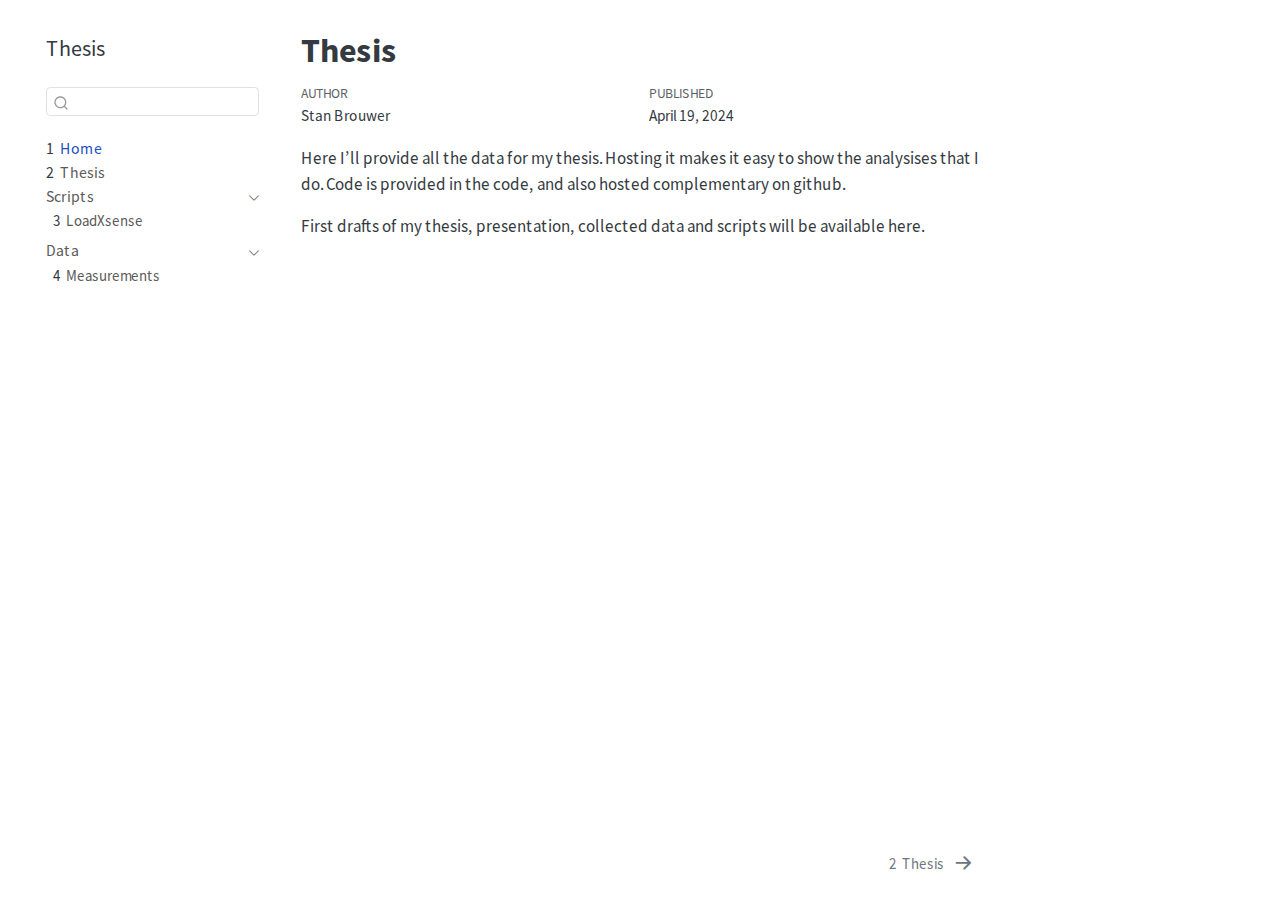
==== commit 6fdfbe0f: "Content update" ====
--- a/web/htmlfiles/index.html
+++ b/web/htmlfiles/index.html
@@ -4685,6 +4685,23 @@
 </li>
       </ul>
   </li>
+        <li class="sidebar-item sidebar-item-section">
+      <div class="sidebar-item-container"> 
+            <a class="sidebar-item-text sidebar-link text-start" data-bs-toggle="collapse" data-bs-target="#quarto-sidebar-section-2" aria-expanded="true">
+ <span class="menu-text">Data</span></a>
+          <a class="sidebar-item-toggle text-start" data-bs-toggle="collapse" data-bs-target="#quarto-sidebar-section-2" aria-expanded="true" aria-label="Toggle section">
+            <i class="bi bi-chevron-right ms-2"></i>
+          </a> 
+      </div>
+      <ul id="quarto-sidebar-section-2" class="collapse list-unstyled sidebar-section depth1 show">  
+          <li class="sidebar-item">
+  <div class="sidebar-item-container"> 
+  <a href="./Allmeasurements.html" class="sidebar-item-text sidebar-link">
+ <span class="menu-text"><span class="chapter-number">4</span>&nbsp; <span class="chapter-title">Measurements</span></span></a>
+  </div>
+</li>
+      </ul>
+  </li>
     </ul>
     </div>
 </nav>
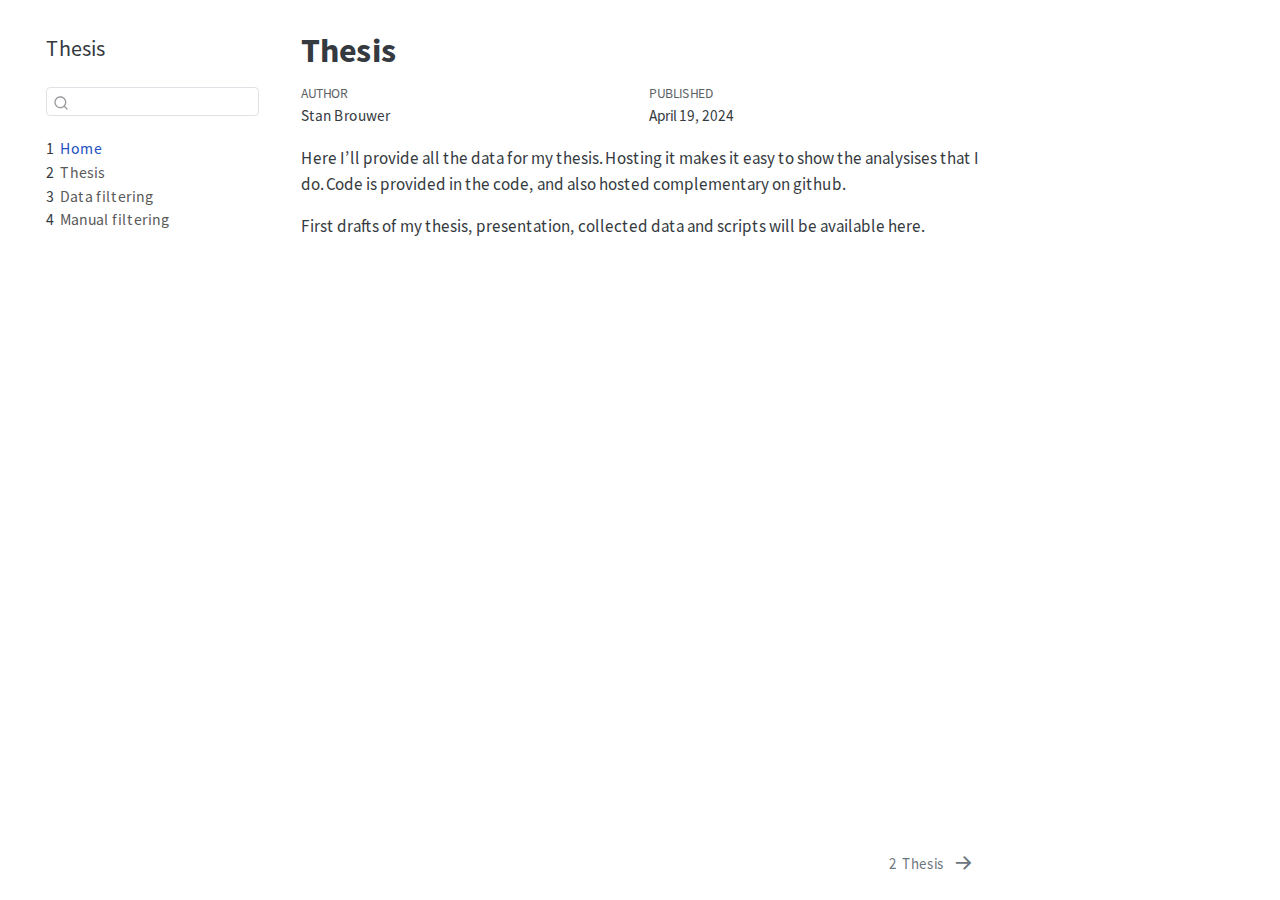
==== commit ba909efd: "updated content" ====
--- a/web/htmlfiles/index.html
+++ b/web/htmlfiles/index.html
@@ -4668,40 +4668,18 @@
  <span class="menu-text"><span class="chapter-number">2</span>&nbsp; <span class="chapter-title">Thesis</span></span></a>
   </div>
 </li>
-        <li class="sidebar-item sidebar-item-section">
-      <div class="sidebar-item-container"> 
-            <a class="sidebar-item-text sidebar-link text-start" data-bs-toggle="collapse" data-bs-target="#quarto-sidebar-section-1" aria-expanded="true">
- <span class="menu-text">Scripts</span></a>
-          <a class="sidebar-item-toggle text-start" data-bs-toggle="collapse" data-bs-target="#quarto-sidebar-section-1" aria-expanded="true" aria-label="Toggle section">
-            <i class="bi bi-chevron-right ms-2"></i>
-          </a> 
-      </div>
-      <ul id="quarto-sidebar-section-1" class="collapse list-unstyled sidebar-section depth1 show">  
-          <li class="sidebar-item">
+        <li class="sidebar-item">
   <div class="sidebar-item-container"> 
-  <a href="./LoadXsense.html" class="sidebar-item-text sidebar-link">
- <span class="menu-text"><span class="chapter-number">3</span>&nbsp; <span class="chapter-title">LoadXsense</span></span></a>
+  <a href="./datafiltering.html" class="sidebar-item-text sidebar-link">
+ <span class="menu-text"><span class="chapter-number">3</span>&nbsp; <span class="chapter-title">Data filtering</span></span></a>
   </div>
 </li>
-      </ul>
-  </li>
-        <li class="sidebar-item sidebar-item-section">
-      <div class="sidebar-item-container"> 
-            <a class="sidebar-item-text sidebar-link text-start" data-bs-toggle="collapse" data-bs-target="#quarto-sidebar-section-2" aria-expanded="true">
- <span class="menu-text">Data</span></a>
-          <a class="sidebar-item-toggle text-start" data-bs-toggle="collapse" data-bs-target="#quarto-sidebar-section-2" aria-expanded="true" aria-label="Toggle section">
-            <i class="bi bi-chevron-right ms-2"></i>
-          </a> 
-      </div>
-      <ul id="quarto-sidebar-section-2" class="collapse list-unstyled sidebar-section depth1 show">  
-          <li class="sidebar-item">
+        <li class="sidebar-item">
   <div class="sidebar-item-container"> 
-  <a href="./Allmeasurements.html" class="sidebar-item-text sidebar-link">
- <span class="menu-text"><span class="chapter-number">4</span>&nbsp; <span class="chapter-title">Measurements</span></span></a>
+  <a href="./manualfiltering.html" class="sidebar-item-text sidebar-link">
+ <span class="menu-text"><span class="chapter-number">4</span>&nbsp; <span class="chapter-title">Manual filtering</span></span></a>
   </div>
 </li>
-      </ul>
-  </li>
     </ul>
     </div>
 </nav>
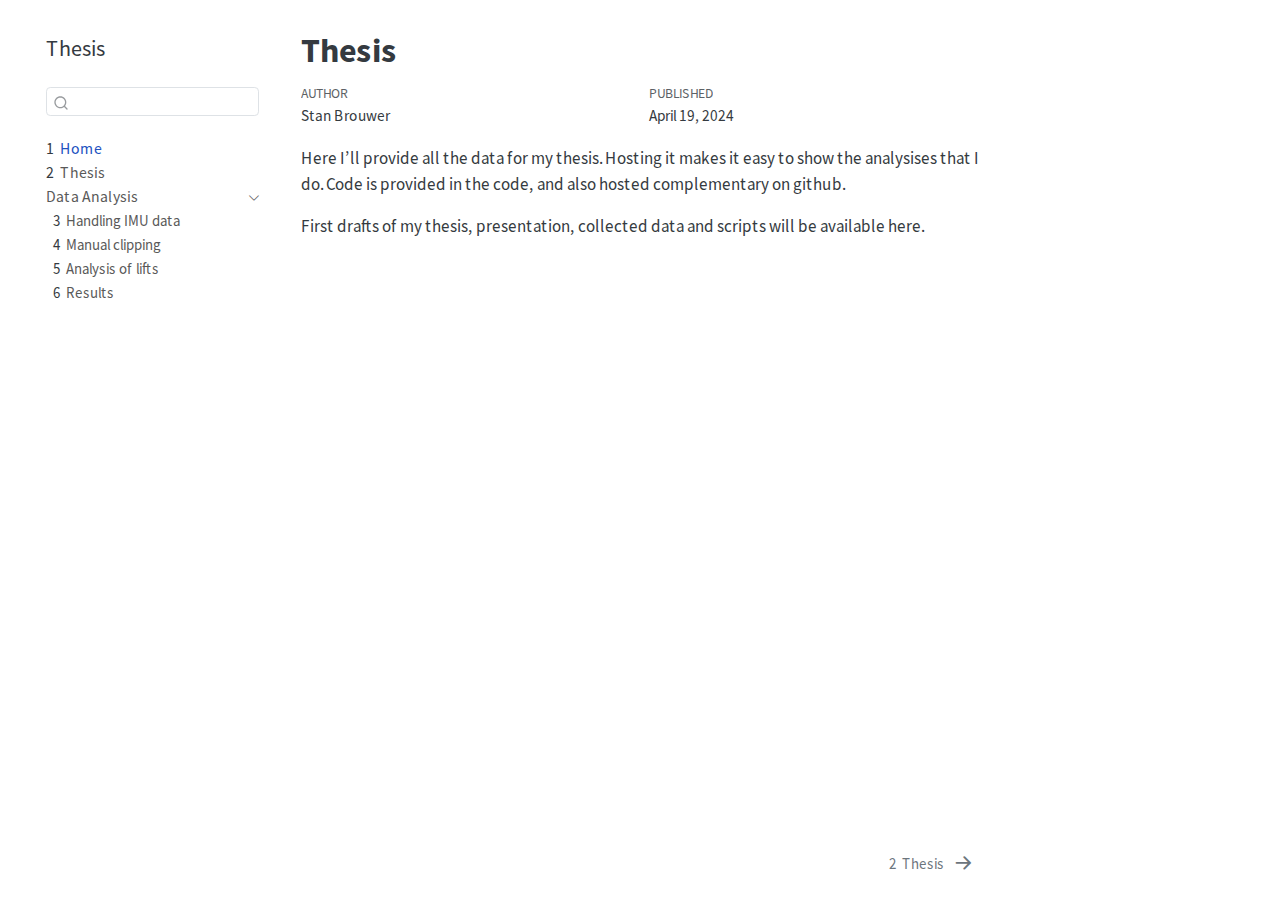
==== commit 0936614c: "updated content" ====
--- a/web/htmlfiles/index.html
+++ b/web/htmlfiles/index.html
@@ -4668,18 +4668,41 @@
  <span class="menu-text"><span class="chapter-number">2</span>&nbsp; <span class="chapter-title">Thesis</span></span></a>
   </div>
 </li>
-        <li class="sidebar-item">
+        <li class="sidebar-item sidebar-item-section">
+      <div class="sidebar-item-container"> 
+            <a class="sidebar-item-text sidebar-link text-start" data-bs-toggle="collapse" data-bs-target="#quarto-sidebar-section-1" aria-expanded="true">
+ <span class="menu-text">Data Analysis</span></a>
+          <a class="sidebar-item-toggle text-start" data-bs-toggle="collapse" data-bs-target="#quarto-sidebar-section-1" aria-expanded="true" aria-label="Toggle section">
+            <i class="bi bi-chevron-right ms-2"></i>
+          </a> 
+      </div>
+      <ul id="quarto-sidebar-section-1" class="collapse list-unstyled sidebar-section depth1 show">  
+          <li class="sidebar-item">
   <div class="sidebar-item-container"> 
   <a href="./datafiltering.html" class="sidebar-item-text sidebar-link">
- <span class="menu-text"><span class="chapter-number">3</span>&nbsp; <span class="chapter-title">Data filtering</span></span></a>
+ <span class="menu-text"><span class="chapter-number">3</span>&nbsp; <span class="chapter-title">Handling IMU data</span></span></a>
   </div>
 </li>
-        <li class="sidebar-item">
+          <li class="sidebar-item">
   <div class="sidebar-item-container"> 
   <a href="./manualfiltering.html" class="sidebar-item-text sidebar-link">
- <span class="menu-text"><span class="chapter-number">4</span>&nbsp; <span class="chapter-title">Manual filtering</span></span></a>
+ <span class="menu-text"><span class="chapter-number">4</span>&nbsp; <span class="chapter-title">Manual clipping</span></span></a>
   </div>
 </li>
+          <li class="sidebar-item">
+  <div class="sidebar-item-container"> 
+  <a href="./analysis_of_lifst.html" class="sidebar-item-text sidebar-link">
+ <span class="menu-text"><span class="chapter-number">5</span>&nbsp; <span class="chapter-title">Analysis of lifts</span></span></a>
+  </div>
+</li>
+          <li class="sidebar-item">
+  <div class="sidebar-item-container"> 
+  <a href="./results.html" class="sidebar-item-text sidebar-link">
+ <span class="menu-text"><span class="chapter-number">6</span>&nbsp; <span class="chapter-title">Results</span></span></a>
+  </div>
+</li>
+      </ul>
+  </li>
     </ul>
     </div>
 </nav>
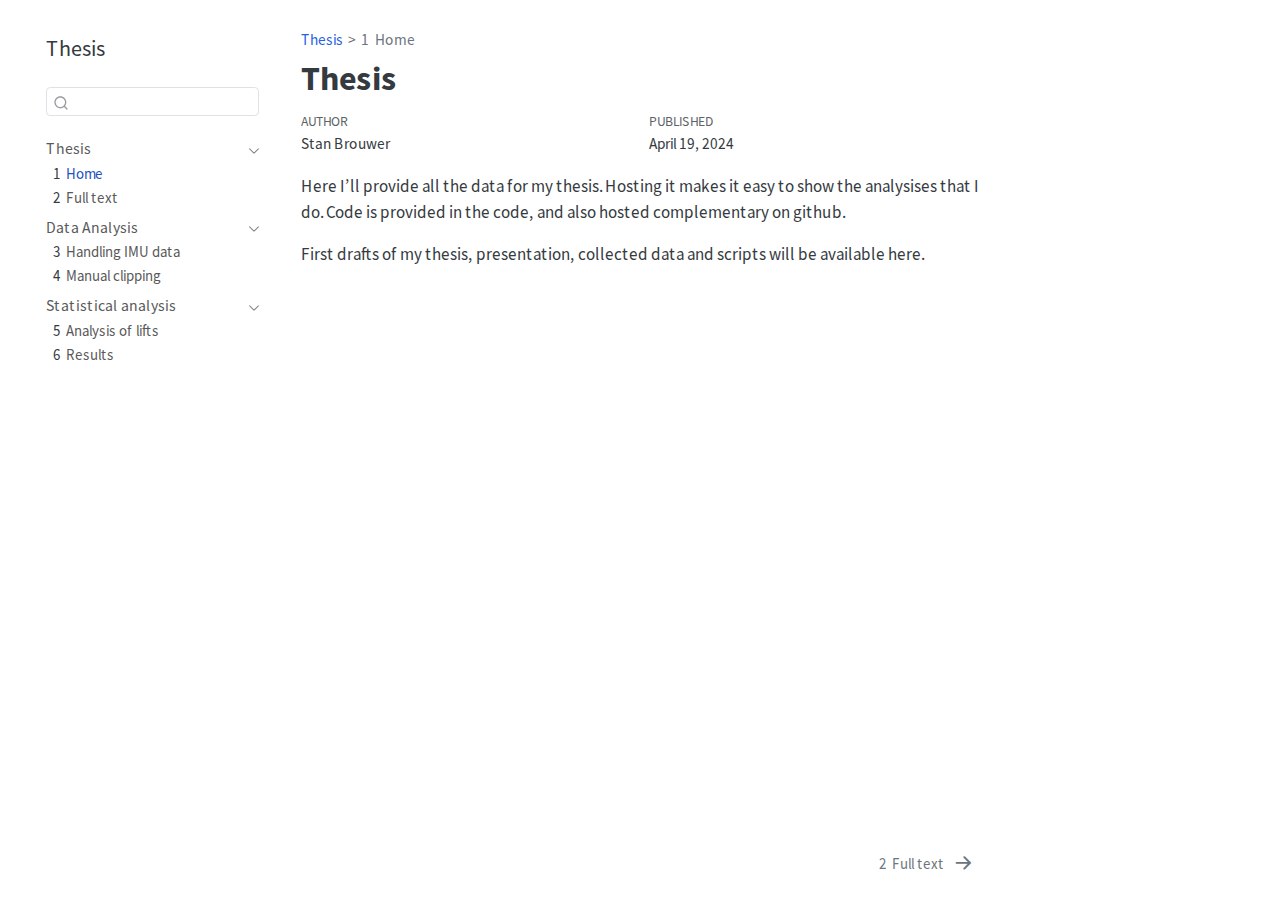
==== commit 33f9fd2c: "updated content" ====
--- a/web/htmlfiles/index.html
+++ b/web/htmlfiles/index.html
@@ -4631,7 +4631,7 @@
       <button type="button" class="quarto-btn-toggle btn" data-bs-toggle="collapse" data-bs-target=".quarto-sidebar-collapse-item" aria-controls="quarto-sidebar" aria-expanded="false" aria-label="Toggle sidebar navigation" onclick="if (window.quartoToggleHeadroom) { window.quartoToggleHeadroom(); }">
         <i class="bi bi-layout-text-sidebar-reverse"></i>
       </button>
-        <nav class="quarto-page-breadcrumbs" aria-label="breadcrumb"><ol class="breadcrumb"><li class="breadcrumb-item"><a href="./index.html"><span class="chapter-number">1</span>&nbsp; <span class="chapter-title">Home</span></a></li></ol></nav>
+        <nav class="quarto-page-breadcrumbs" aria-label="breadcrumb"><ol class="breadcrumb"><li class="breadcrumb-item"><a href="./index.html">Thesis</a></li><li class="breadcrumb-item"><a href="./index.html"><span class="chapter-number">1</span>&nbsp; <span class="chapter-title">Home</span></a></li></ol></nav>
         <a class="flex-grow-1" role="button" data-bs-toggle="collapse" data-bs-target=".quarto-sidebar-collapse-item" aria-controls="quarto-sidebar" aria-expanded="false" aria-label="Toggle sidebar navigation" onclick="if (window.quartoToggleHeadroom) { window.quartoToggleHeadroom(); }">      
         </a>
       <button type="button" class="btn quarto-search-button" aria-label="" onclick="window.quartoOpenSearch();">
@@ -4656,27 +4656,38 @@
         </div>
     <div class="sidebar-menu-container"> 
     <ul class="list-unstyled mt-1">
-        <li class="sidebar-item">
+        <li class="sidebar-item sidebar-item-section">
+      <div class="sidebar-item-container"> 
+            <a class="sidebar-item-text sidebar-link text-start" data-bs-toggle="collapse" data-bs-target="#quarto-sidebar-section-1" aria-expanded="true">
+ <span class="menu-text">Thesis</span></a>
+          <a class="sidebar-item-toggle text-start" data-bs-toggle="collapse" data-bs-target="#quarto-sidebar-section-1" aria-expanded="true" aria-label="Toggle section">
+            <i class="bi bi-chevron-right ms-2"></i>
+          </a> 
+      </div>
+      <ul id="quarto-sidebar-section-1" class="collapse list-unstyled sidebar-section depth1 show">  
+          <li class="sidebar-item">
   <div class="sidebar-item-container"> 
   <a href="./index.html" class="sidebar-item-text sidebar-link active">
  <span class="menu-text"><span class="chapter-number">1</span>&nbsp; <span class="chapter-title">Home</span></span></a>
   </div>
 </li>
-        <li class="sidebar-item">
+          <li class="sidebar-item">
   <div class="sidebar-item-container"> 
   <a href="./thesis.html" class="sidebar-item-text sidebar-link">
- <span class="menu-text"><span class="chapter-number">2</span>&nbsp; <span class="chapter-title">Thesis</span></span></a>
+ <span class="menu-text"><span class="chapter-number">2</span>&nbsp; <span class="chapter-title">Full text</span></span></a>
   </div>
 </li>
+      </ul>
+  </li>
         <li class="sidebar-item sidebar-item-section">
       <div class="sidebar-item-container"> 
-            <a class="sidebar-item-text sidebar-link text-start" data-bs-toggle="collapse" data-bs-target="#quarto-sidebar-section-1" aria-expanded="true">
+            <a class="sidebar-item-text sidebar-link text-start" data-bs-toggle="collapse" data-bs-target="#quarto-sidebar-section-2" aria-expanded="true">
  <span class="menu-text">Data Analysis</span></a>
-          <a class="sidebar-item-toggle text-start" data-bs-toggle="collapse" data-bs-target="#quarto-sidebar-section-1" aria-expanded="true" aria-label="Toggle section">
+          <a class="sidebar-item-toggle text-start" data-bs-toggle="collapse" data-bs-target="#quarto-sidebar-section-2" aria-expanded="true" aria-label="Toggle section">
             <i class="bi bi-chevron-right ms-2"></i>
           </a> 
       </div>
-      <ul id="quarto-sidebar-section-1" class="collapse list-unstyled sidebar-section depth1 show">  
+      <ul id="quarto-sidebar-section-2" class="collapse list-unstyled sidebar-section depth1 show">  
           <li class="sidebar-item">
   <div class="sidebar-item-container"> 
   <a href="./datafiltering.html" class="sidebar-item-text sidebar-link">
@@ -4689,6 +4700,17 @@
  <span class="menu-text"><span class="chapter-number">4</span>&nbsp; <span class="chapter-title">Manual clipping</span></span></a>
   </div>
 </li>
+      </ul>
+  </li>
+        <li class="sidebar-item sidebar-item-section">
+      <div class="sidebar-item-container"> 
+            <a class="sidebar-item-text sidebar-link text-start" data-bs-toggle="collapse" data-bs-target="#quarto-sidebar-section-3" aria-expanded="true">
+ <span class="menu-text">Statistical analysis</span></a>
+          <a class="sidebar-item-toggle text-start" data-bs-toggle="collapse" data-bs-target="#quarto-sidebar-section-3" aria-expanded="true" aria-label="Toggle section">
+            <i class="bi bi-chevron-right ms-2"></i>
+          </a> 
+      </div>
+      <ul id="quarto-sidebar-section-3" class="collapse list-unstyled sidebar-section depth1 show">  
           <li class="sidebar-item">
   <div class="sidebar-item-container"> 
   <a href="./analysis_of_lifst.html" class="sidebar-item-text sidebar-link">
@@ -4714,7 +4736,7 @@
 <!-- main -->
 <main class="content" id="quarto-document-content">
 
-<header id="title-block-header" class="quarto-title-block default">
+<header id="title-block-header" class="quarto-title-block default"><nav class="quarto-page-breadcrumbs quarto-title-breadcrumbs d-none d-lg-block" aria-label="breadcrumb"><ol class="breadcrumb"><li class="breadcrumb-item"><a href="./index.html">Thesis</a></li><li class="breadcrumb-item"><a href="./index.html"><span class="chapter-number">1</span>&nbsp; <span class="chapter-title">Home</span></a></li></ol></nav>
 <div class="quarto-title">
 <h1 class="title">Thesis</h1>
 </div>
@@ -5142,8 +5164,8 @@
   <div class="nav-page nav-page-previous">
   </div>
   <div class="nav-page nav-page-next">
-      <a href="./thesis.html" class="pagination-link" aria-label="<span class='chapter-number'>2</span>&nbsp; <span class='chapter-title'>Thesis</span>">
-        <span class="nav-page-text"><span class="chapter-number">2</span>&nbsp; <span class="chapter-title">Thesis</span></span> <i class="bi bi-arrow-right-short"></i>
+      <a href="./thesis.html" class="pagination-link" aria-label="<span class='chapter-number'>2</span>&nbsp; <span class='chapter-title'>Full text</span>">
+        <span class="nav-page-text"><span class="chapter-number">2</span>&nbsp; <span class="chapter-title">Full text</span></span> <i class="bi bi-arrow-right-short"></i>
       </a>
   </div>
 </nav>
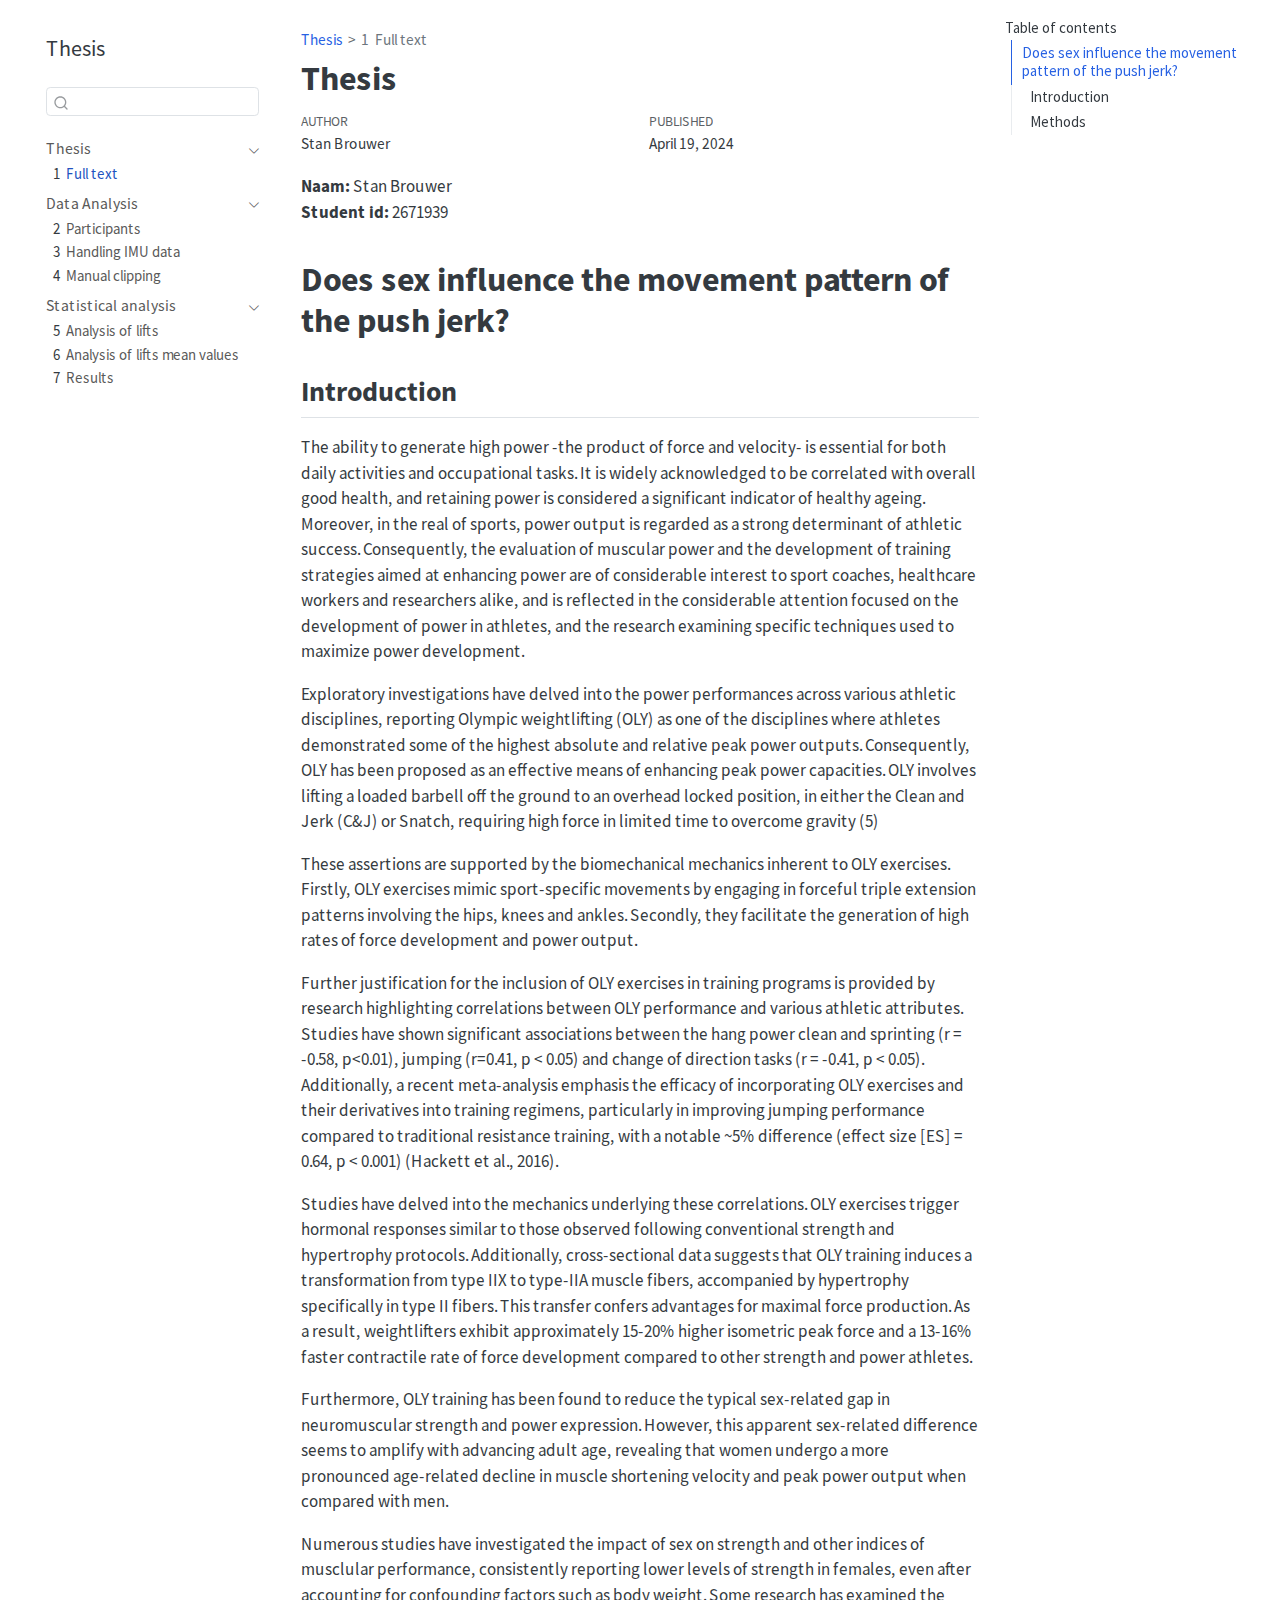
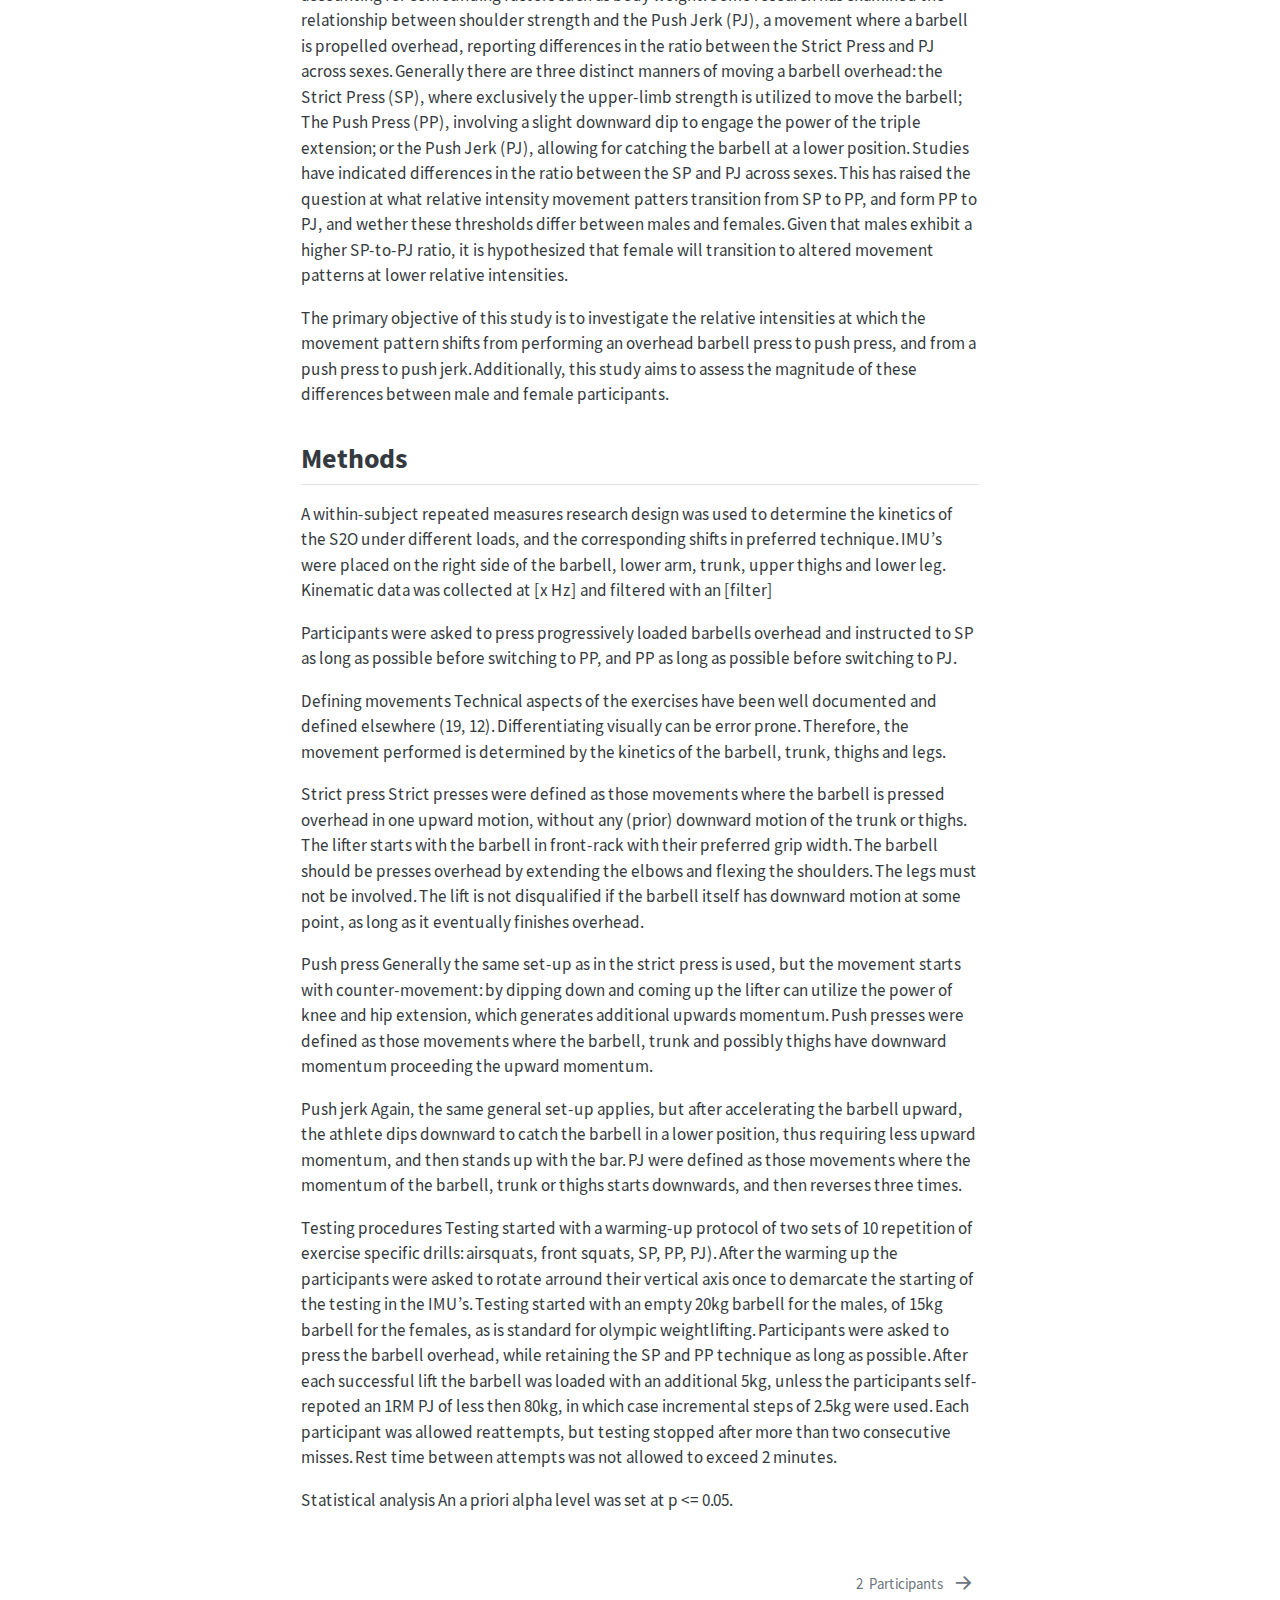
==== commit 50befb2b: "updated content" ====
--- a/web/htmlfiles/index.html
+++ b/web/htmlfiles/index.html
@@ -1590,7 +1590,7 @@
 }
 </script>
 <meta name="quarto:offset" content="./">
-<link href="./thesis.html" rel="next">
+<link href="./participants.html" rel="next">
 <script>const sectionChanged = new CustomEvent("quarto-sectionChanged", {
   detail: {},
   bubbles: true,
@@ -4631,7 +4631,7 @@
       <button type="button" class="quarto-btn-toggle btn" data-bs-toggle="collapse" data-bs-target=".quarto-sidebar-collapse-item" aria-controls="quarto-sidebar" aria-expanded="false" aria-label="Toggle sidebar navigation" onclick="if (window.quartoToggleHeadroom) { window.quartoToggleHeadroom(); }">
         <i class="bi bi-layout-text-sidebar-reverse"></i>
       </button>
-        <nav class="quarto-page-breadcrumbs" aria-label="breadcrumb"><ol class="breadcrumb"><li class="breadcrumb-item"><a href="./index.html">Thesis</a></li><li class="breadcrumb-item"><a href="./index.html"><span class="chapter-number">1</span>&nbsp; <span class="chapter-title">Home</span></a></li></ol></nav>
+        <nav class="quarto-page-breadcrumbs" aria-label="breadcrumb"><ol class="breadcrumb"><li class="breadcrumb-item"><a href="./index.html">Thesis</a></li><li class="breadcrumb-item"><a href="./index.html"><span class="chapter-number">1</span>&nbsp; <span class="chapter-title">Full text</span></a></li></ol></nav>
         <a class="flex-grow-1" role="button" data-bs-toggle="collapse" data-bs-target=".quarto-sidebar-collapse-item" aria-controls="quarto-sidebar" aria-expanded="false" aria-label="Toggle sidebar navigation" onclick="if (window.quartoToggleHeadroom) { window.quartoToggleHeadroom(); }">      
         </a>
       <button type="button" class="btn quarto-search-button" aria-label="" onclick="window.quartoOpenSearch();">
@@ -4668,13 +4668,7 @@
           <li class="sidebar-item">
   <div class="sidebar-item-container"> 
   <a href="./index.html" class="sidebar-item-text sidebar-link active">
- <span class="menu-text"><span class="chapter-number">1</span>&nbsp; <span class="chapter-title">Home</span></span></a>
-  </div>
-</li>
-          <li class="sidebar-item">
-  <div class="sidebar-item-container"> 
-  <a href="./thesis.html" class="sidebar-item-text sidebar-link">
- <span class="menu-text"><span class="chapter-number">2</span>&nbsp; <span class="chapter-title">Full text</span></span></a>
+ <span class="menu-text"><span class="chapter-number">1</span>&nbsp; <span class="chapter-title">Full text</span></span></a>
   </div>
 </li>
       </ul>
@@ -4688,6 +4682,12 @@
           </a> 
       </div>
       <ul id="quarto-sidebar-section-2" class="collapse list-unstyled sidebar-section depth1 show">  
+          <li class="sidebar-item">
+  <div class="sidebar-item-container"> 
+  <a href="./participants.html" class="sidebar-item-text sidebar-link">
+ <span class="menu-text"><span class="chapter-number">2</span>&nbsp; <span class="chapter-title">Participants</span></span></a>
+  </div>
+</li>
           <li class="sidebar-item">
   <div class="sidebar-item-container"> 
   <a href="./datafiltering.html" class="sidebar-item-text sidebar-link">
@@ -4719,8 +4719,14 @@
 </li>
           <li class="sidebar-item">
   <div class="sidebar-item-container"> 
+  <a href="./analysis_of_lifst_mean_values.html" class="sidebar-item-text sidebar-link">
+ <span class="menu-text"><span class="chapter-number">6</span>&nbsp; <span class="chapter-title">Analysis of lifts mean values</span></span></a>
+  </div>
+</li>
+          <li class="sidebar-item">
+  <div class="sidebar-item-container"> 
   <a href="./results.html" class="sidebar-item-text sidebar-link">
- <span class="menu-text"><span class="chapter-number">6</span>&nbsp; <span class="chapter-title">Results</span></span></a>
+ <span class="menu-text"><span class="chapter-number">7</span>&nbsp; <span class="chapter-title">Results</span></span></a>
   </div>
 </li>
       </ul>
@@ -4731,12 +4737,22 @@
 <div id="quarto-sidebar-glass" class="quarto-sidebar-collapse-item" data-bs-toggle="collapse" data-bs-target=".quarto-sidebar-collapse-item"></div>
 <!-- margin-sidebar -->
     <div id="quarto-margin-sidebar" class="sidebar margin-sidebar">
-        
+        <nav id="TOC" role="doc-toc" class="toc-active">
+    <h2 id="toc-title">Table of contents</h2>
+   
+  <ul>
+  <li><a href="#does-sex-influence-the-movement-pattern-of-the-push-jerk" id="toc-does-sex-influence-the-movement-pattern-of-the-push-jerk" class="nav-link active" data-scroll-target="#does-sex-influence-the-movement-pattern-of-the-push-jerk">Does sex influence the movement pattern of the push jerk?</a>
+  <ul class="collapse">
+  <li><a href="#introduction" id="toc-introduction" class="nav-link" data-scroll-target="#introduction">Introduction</a></li>
+  <li><a href="#methods" id="toc-methods" class="nav-link" data-scroll-target="#methods">Methods</a></li>
+  </ul></li>
+  </ul>
+</nav>
     </div>
 <!-- main -->
 <main class="content" id="quarto-document-content">
 
-<header id="title-block-header" class="quarto-title-block default"><nav class="quarto-page-breadcrumbs quarto-title-breadcrumbs d-none d-lg-block" aria-label="breadcrumb"><ol class="breadcrumb"><li class="breadcrumb-item"><a href="./index.html">Thesis</a></li><li class="breadcrumb-item"><a href="./index.html"><span class="chapter-number">1</span>&nbsp; <span class="chapter-title">Home</span></a></li></ol></nav>
+<header id="title-block-header" class="quarto-title-block default"><nav class="quarto-page-breadcrumbs quarto-title-breadcrumbs d-none d-lg-block" aria-label="breadcrumb"><ol class="breadcrumb"><li class="breadcrumb-item"><a href="./index.html">Thesis</a></li><li class="breadcrumb-item"><a href="./index.html"><span class="chapter-number">1</span>&nbsp; <span class="chapter-title">Full text</span></a></li></ol></nav>
 <div class="quarto-title">
 <h1 class="title">Thesis</h1>
 </div>
@@ -4767,10 +4783,36 @@
 </header>
 
 
-<p>Here I’ll provide all the data for my thesis. Hosting it makes it easy to show the analysises that I do. Code is provided in the code, and also hosted complementary on github.</p>
-<p>First drafts of my thesis, presentation, collected data and scripts will be available here.</p>
-
-
+<p><strong>Naam:</strong> Stan Brouwer<br>
+<strong>Student id:</strong> 2671939<br>
+</p>
+<section id="does-sex-influence-the-movement-pattern-of-the-push-jerk" class="level1">
+<h1>Does sex influence the movement pattern of the push jerk?</h1>
+<section id="introduction" class="level2">
+<h2 class="anchored" data-anchor-id="introduction">Introduction</h2>
+<p>The ability to generate high power -the product of force and velocity- is essential for both daily activities and occupational tasks. It is widely acknowledged to be correlated with overall good health, and retaining power is considered a significant indicator of healthy ageing. Moreover, in the real of sports, power output is regarded as a strong determinant of athletic success. Consequently, the evaluation of muscular power and the development of training strategies aimed at enhancing power are of considerable interest to sport coaches, healthcare workers and researchers alike, and is reflected in the considerable attention focused on the development of power in athletes, and the research examining specific techniques used to maximize power development.</p>
+<p>Exploratory investigations have delved into the power performances across various athletic disciplines, reporting Olympic weightlifting (OLY) as one of the disciplines where athletes demonstrated some of the highest absolute and relative peak power outputs. Consequently, OLY has been proposed as an effective means of enhancing peak power capacities. OLY involves lifting a loaded barbell off the ground to an overhead locked position, in either the Clean and Jerk (C&amp;J) or Snatch, requiring high force in limited time to overcome gravity (5)</p>
+<p>These assertions are supported by the biomechanical mechanics inherent to OLY exercises. Firstly, OLY exercises mimic sport-specific movements by engaging in forceful triple extension patterns involving the hips, knees and ankles. Secondly, they facilitate the generation of high rates of force development and power output.</p>
+<p>Further justification for the inclusion of OLY exercises in training programs is provided by research highlighting correlations between OLY performance and various athletic attributes. Studies have shown significant associations between the hang power clean and sprinting (r = -0.58, p&lt;0.01), jumping (r=0.41, p &lt; 0.05) and change of direction tasks (r = -0.41, p &lt; 0.05). Additionally, a recent meta-analysis emphasis the efficacy of incorporating OLY exercises and their derivatives into training regimens, particularly in improving jumping performance compared to traditional resistance training, with a notable ~5% difference (effect size [ES] = 0.64, p &lt; 0.001) (Hackett et al., 2016).</p>
+<p>Studies have delved into the mechanics underlying these correlations. OLY exercises trigger hormonal responses similar to those observed following conventional strength and hypertrophy protocols. Additionally, cross-sectional data suggests that OLY training induces a transformation from type IIX to type-IIA muscle fibers, accompanied by hypertrophy specifically in type II fibers. This transfer confers advantages for maximal force production. As a result, weightlifters exhibit approximately 15-20% higher isometric peak force and a 13-16% faster contractile rate of force development compared to other strength and power athletes.<unique aspects="" of="" weightlifting=""></unique></p>
+<p>Furthermore, OLY training has been found to reduce the typical sex-related gap in neuromuscular strength and power expression. However, this apparent sex-related difference seems to amplify with advancing adult age, revealing that women undergo a more pronounced age-related decline in muscle shortening velocity and peak power output when compared with men.</p>
+<p>Numerous studies have investigated the impact of sex on strength and other indices of musclular performance, consistently reporting lower levels of strength in females, even after accounting for confounding factors such as body weight. Some research has examined the relationship between shoulder strength and the Push Jerk (PJ), a movement where a barbell is propelled overhead, reporting differences in the ratio between the Strict Press and PJ across sexes. Generally there are three distinct manners of moving a barbell overhead: the Strict Press (SP), where exclusively the upper-limb strength is utilized to move the barbell; The Push Press (PP), involving a slight downward dip to engage the power of the triple extension; or the Push Jerk (PJ), allowing for catching the barbell at a lower position. Studies have indicated differences in the ratio between the SP and PJ across sexes. This has raised the question at what relative intensity movement patters transition from SP to PP, and form PP to PJ, and wether these thresholds differ between males and females. Given that males exhibit a higher SP-to-PJ ratio, it is hypothesized that female will transition to altered movement patterns at lower relative intensities.</p>
+<p>The primary objective of this study is to investigate the relative intensities at which the movement pattern shifts from performing an overhead barbell press to push press, and from a push press to push jerk. Additionally, this study aims to assess the magnitude of these differences between male and female participants.</p>
+</section>
+<section id="methods" class="level2">
+<h2 class="anchored" data-anchor-id="methods">Methods</h2>
+<p>A within-subject repeated measures research design was used to determine the kinetics of the S2O under different loads, and the corresponding shifts in preferred technique. IMU’s were placed on the right side of the barbell, lower arm, trunk, upper thighs and lower leg. Kinematic data was collected at [x Hz] and filtered with an [filter]</p>
+<p>Participants were asked to press progressively loaded barbells overhead and instructed to SP as long as possible before switching to PP, and PP as long as possible before switching to PJ.</p>
+<p>Defining movements Technical aspects of the exercises have been well documented and defined elsewhere (19, 12). Differentiating visually can be error prone. Therefore, the movement performed is determined by the kinetics of the barbell, trunk, thighs and legs.</p>
+<p>Strict press Strict presses were defined as those movements where the barbell is pressed overhead in one upward motion, without any (prior) downward motion of the trunk or thighs. The lifter starts with the barbell in front-rack with their preferred grip width. The barbell should be presses overhead by extending the elbows and flexing the shoulders. The legs must not be involved. The lift is not disqualified if the barbell itself has downward motion at some point, as long as it eventually finishes overhead.</p>
+<p>Push press Generally the same set-up as in the strict press is used, but the movement starts with counter-movement: by dipping down and coming up the lifter can utilize the power of knee and hip extension, which generates additional upwards momentum. Push presses were defined as those movements where the barbell, trunk and possibly thighs have downward momentum proceeding the upward momentum.</p>
+<p>Push jerk Again, the same general set-up applies, but after accelerating the barbell upward, the athlete dips downward to catch the barbell in a lower position, thus requiring less upward momentum, and then stands up with the bar. PJ were defined as those movements where the momentum of the barbell, trunk or thighs starts downwards, and then reverses three times.</p>
+<p>Testing procedures Testing started with a warming-up protocol of two sets of 10 repetition of exercise specific drills: airsquats, front squats, SP, PP, PJ). After the warming up the participants were asked to rotate arround their vertical axis once to demarcate the starting of the testing in the IMU’s. Testing started with an empty 20kg barbell for the males, of 15kg barbell for the females, as is standard for olympic weightlifting. Participants were asked to press the barbell overhead, while retaining the SP and PP technique as long as possible. After each successful lift the barbell was loaded with an additional 5kg, unless the participants self-repoted an 1RM PJ of less then 80kg, in which case incremental steps of 2.5kg were used. Each participant was allowed reattempts, but testing stopped after more than two consecutive misses. Rest time between attempts was not allowed to exceed 2 minutes.</p>
+<p>Statistical analysis An a priori alpha level was set at p &lt;= 0.05.</p>
+
+
+</section>
+</section>
 
 </main> <!-- /main -->
 <script id="quarto-html-after-body" type="application/javascript">
@@ -5164,8 +5206,8 @@
   <div class="nav-page nav-page-previous">
   </div>
   <div class="nav-page nav-page-next">
-      <a href="./thesis.html" class="pagination-link" aria-label="<span class='chapter-number'>2</span>&nbsp; <span class='chapter-title'>Full text</span>">
-        <span class="nav-page-text"><span class="chapter-number">2</span>&nbsp; <span class="chapter-title">Full text</span></span> <i class="bi bi-arrow-right-short"></i>
+      <a href="./participants.html" class="pagination-link" aria-label="<span class='chapter-number'>2</span>&nbsp; <span class='chapter-title'>Participants</span>">
+        <span class="nav-page-text"><span class="chapter-number">2</span>&nbsp; <span class="chapter-title">Participants</span></span> <i class="bi bi-arrow-right-short"></i>
       </a>
   </div>
 </nav>
